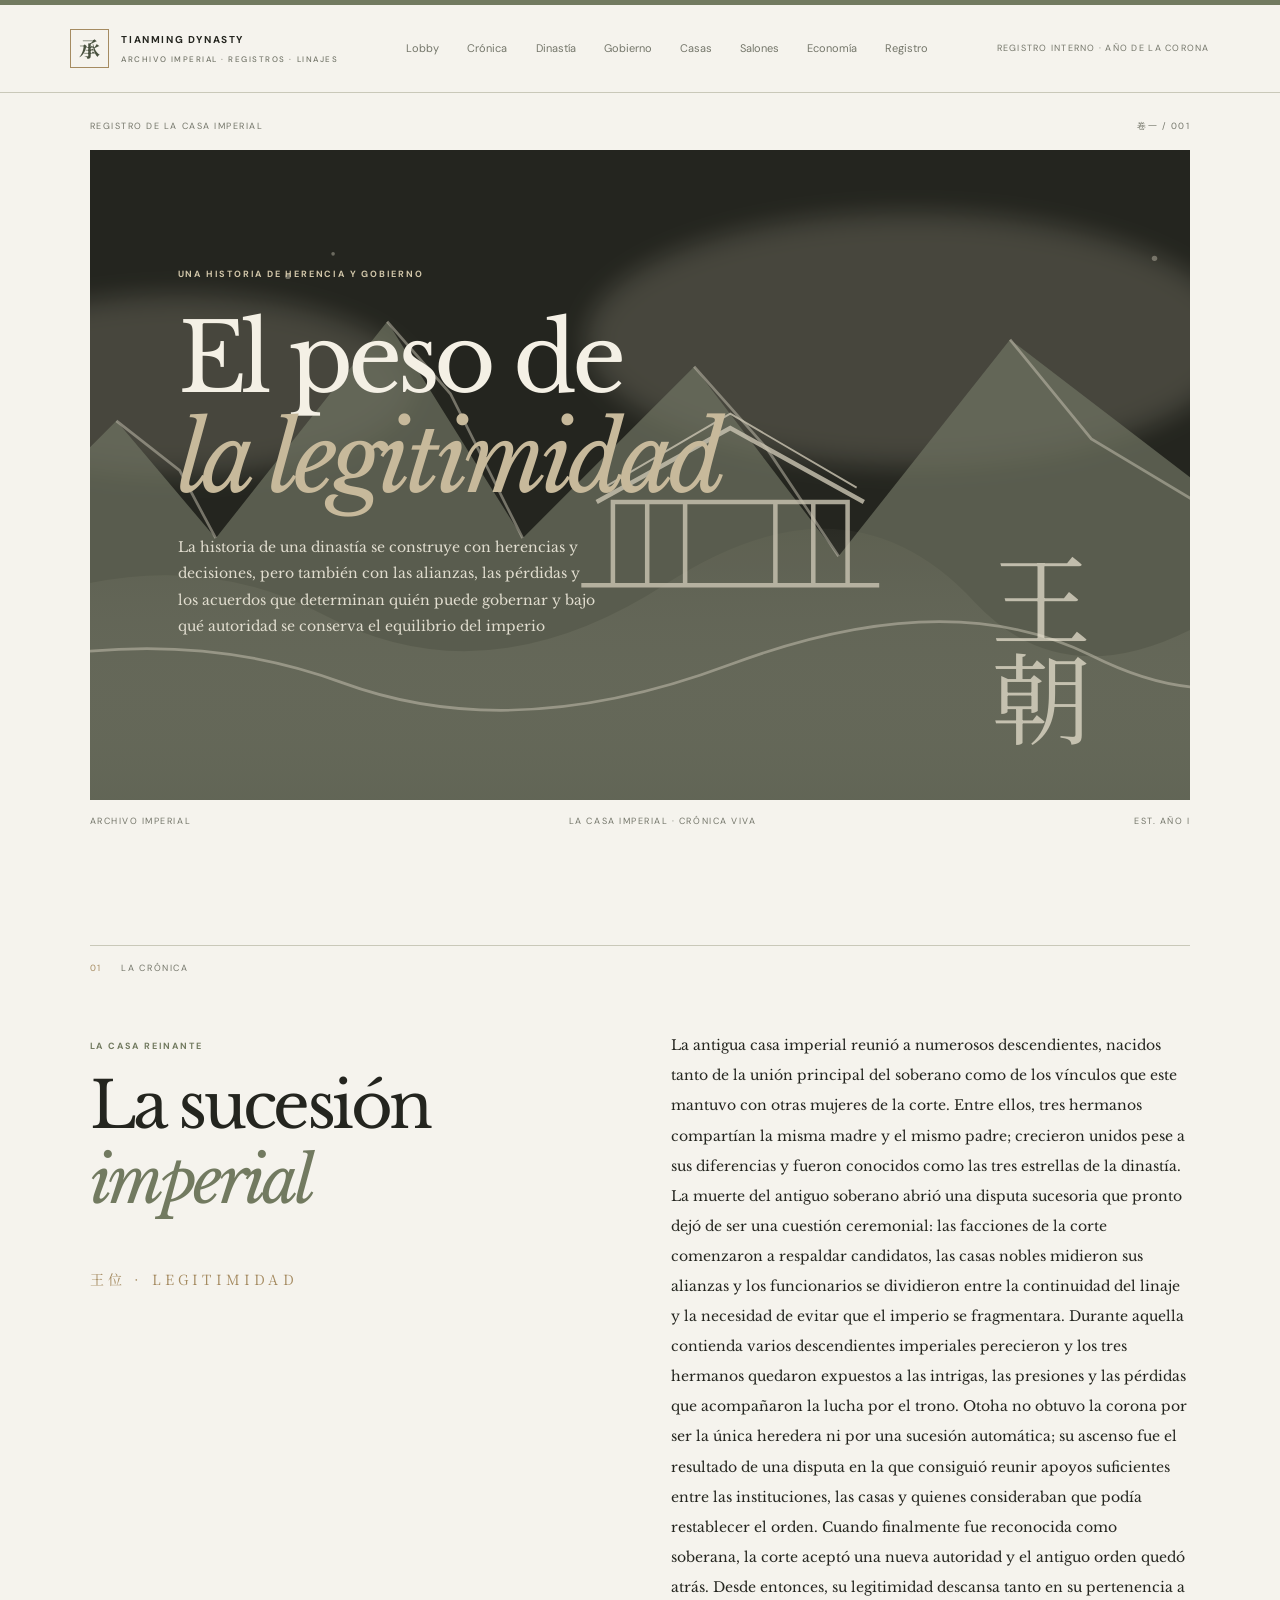
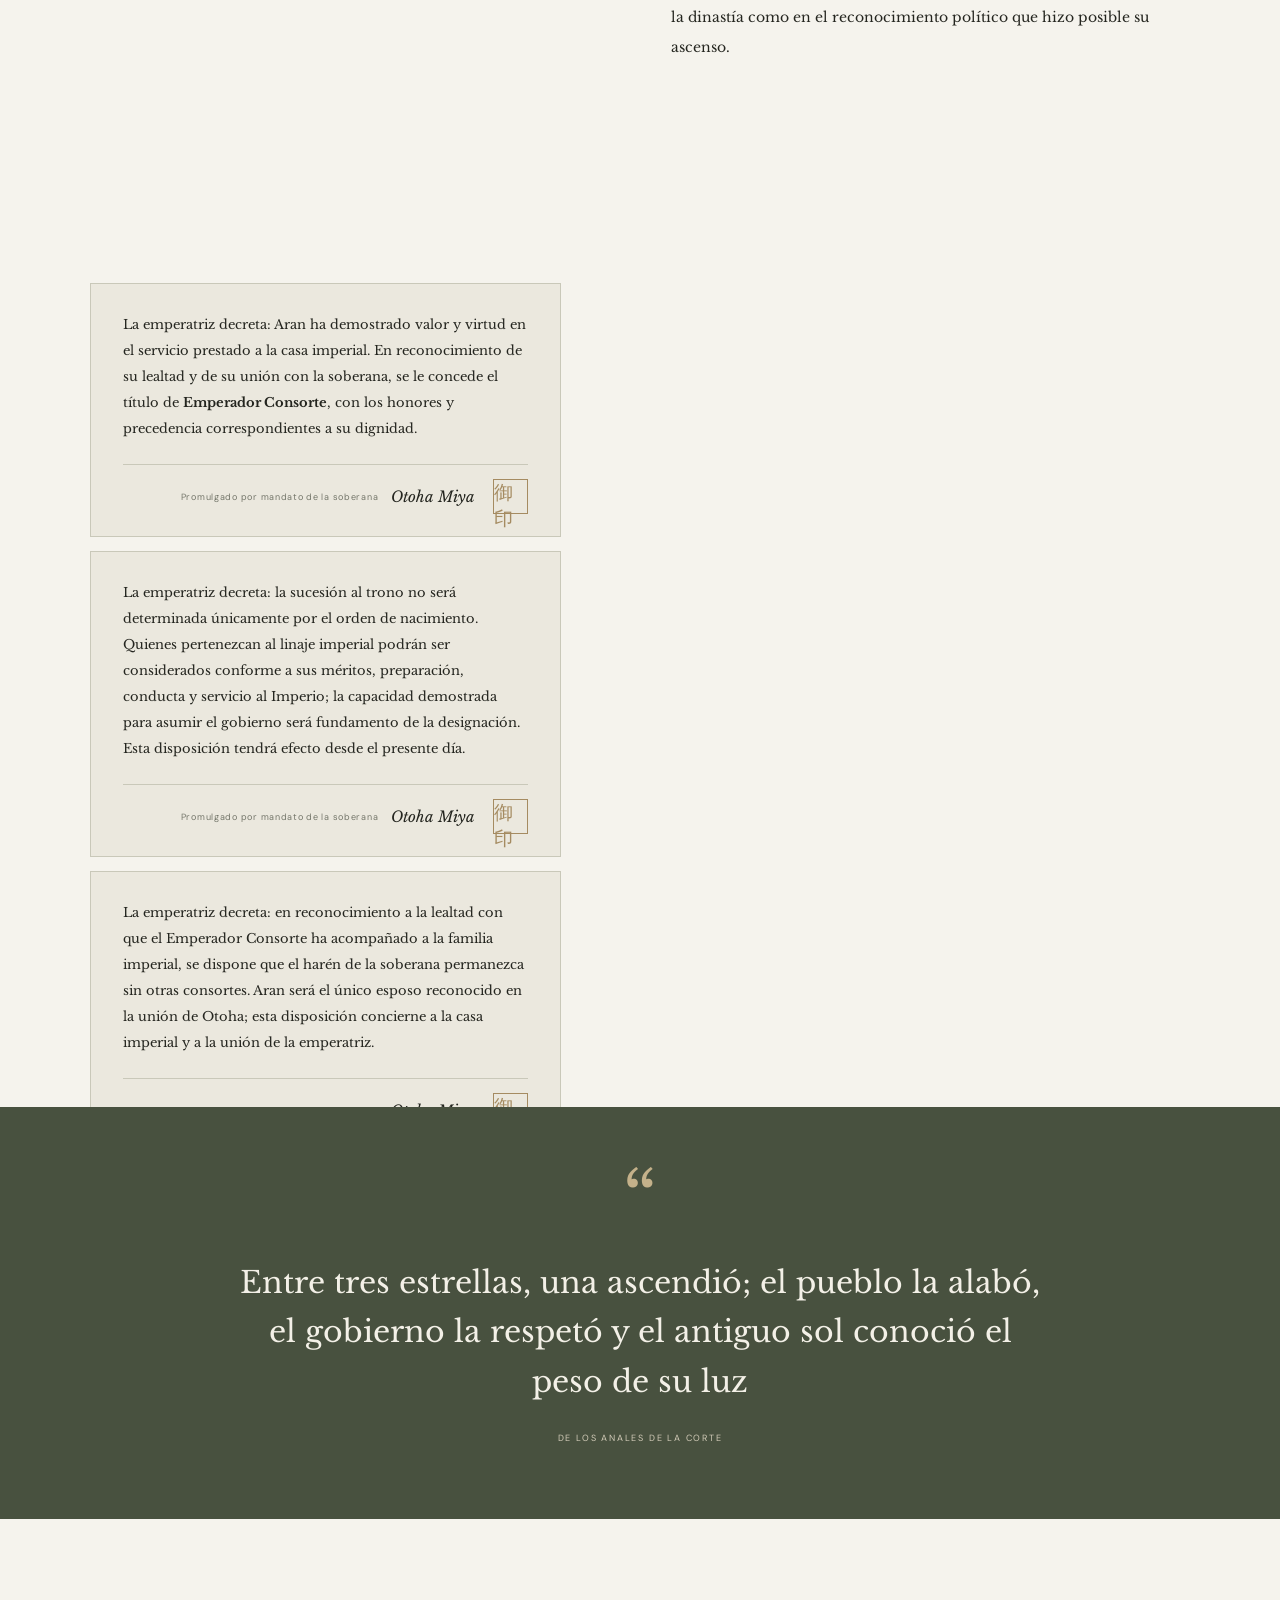
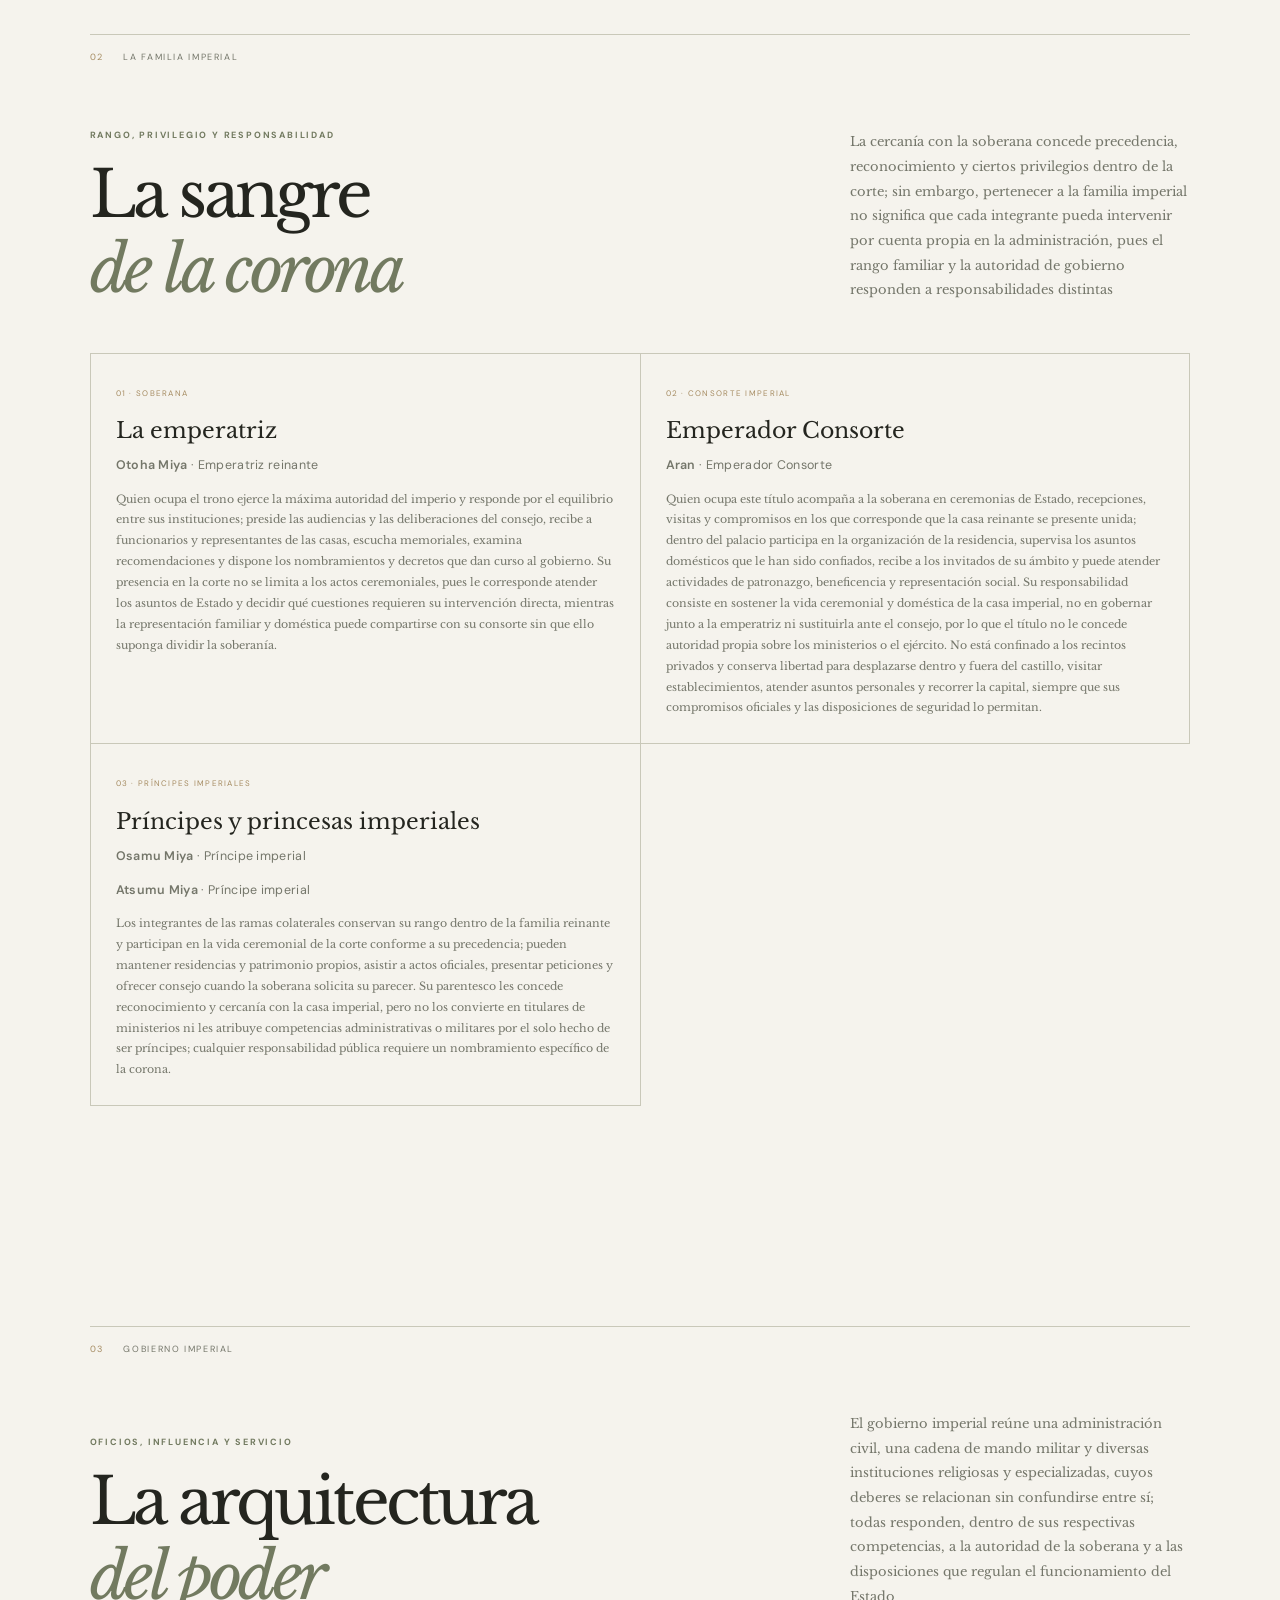
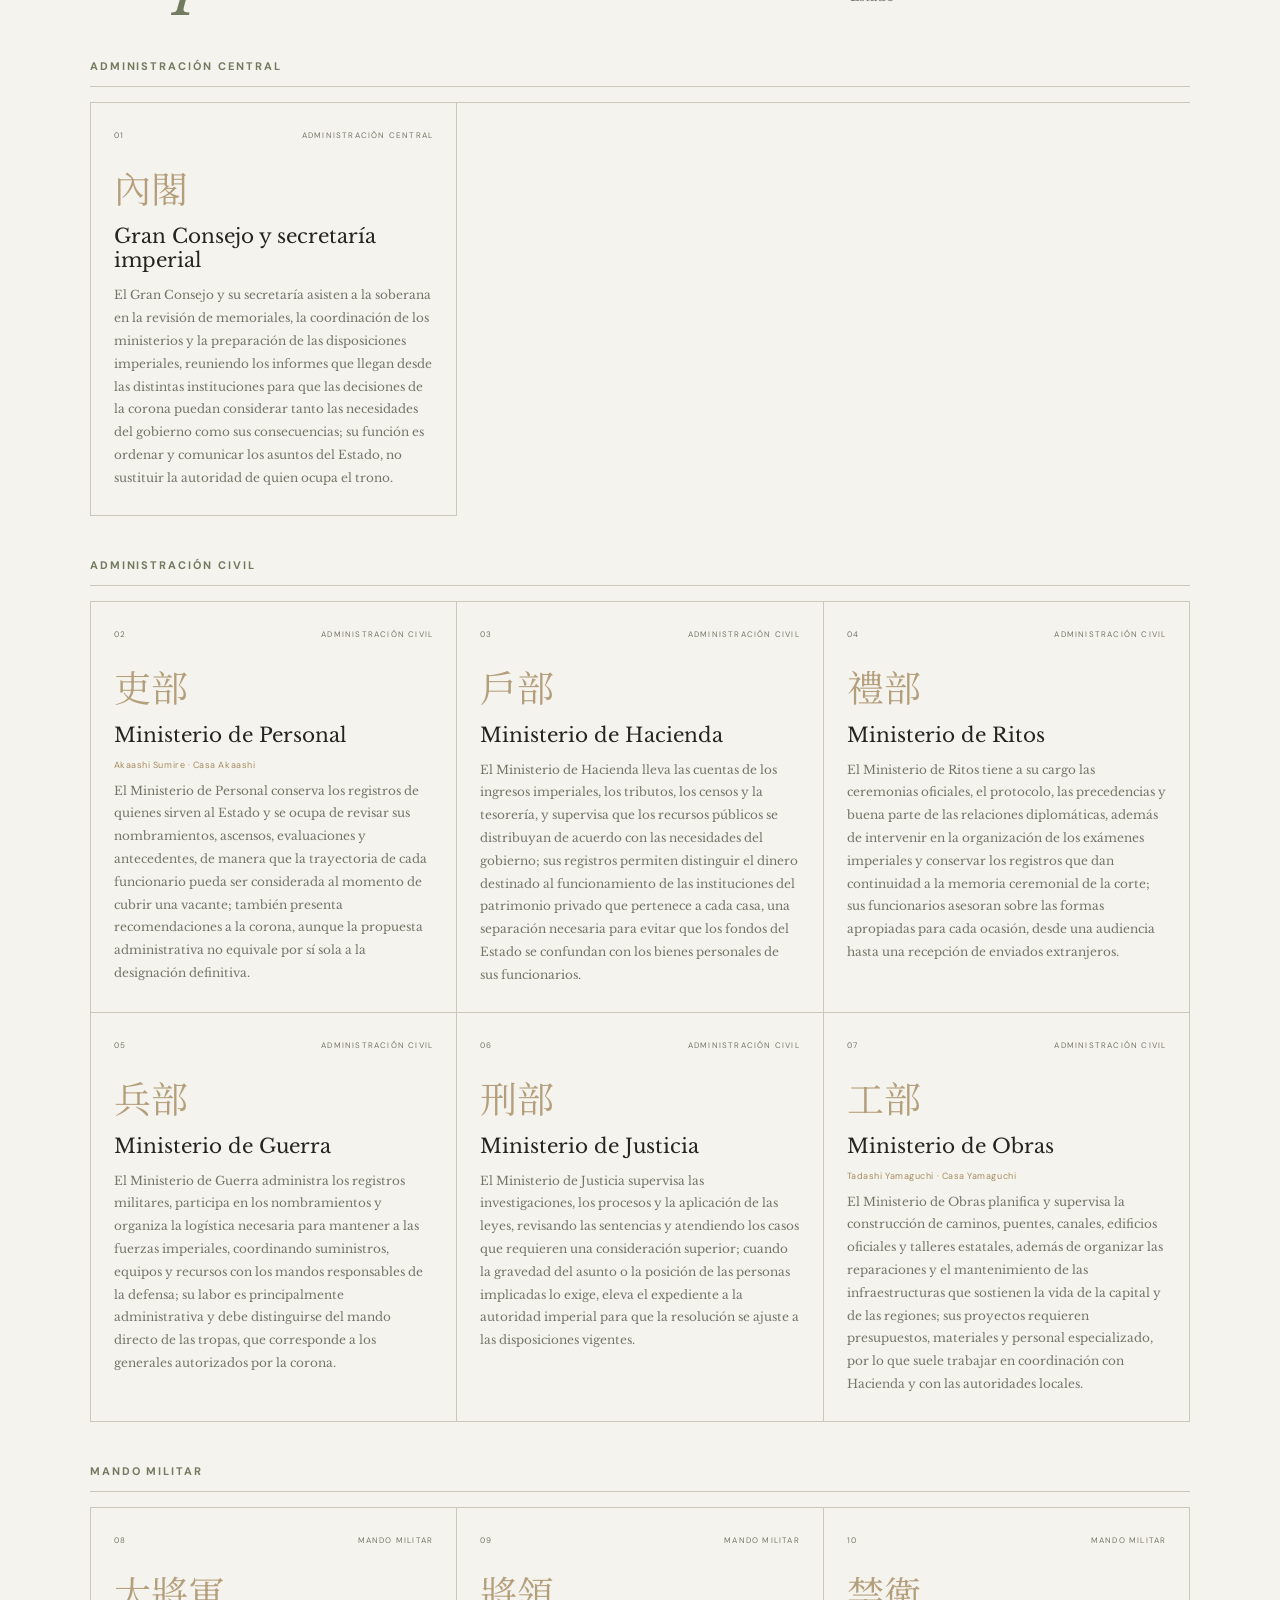
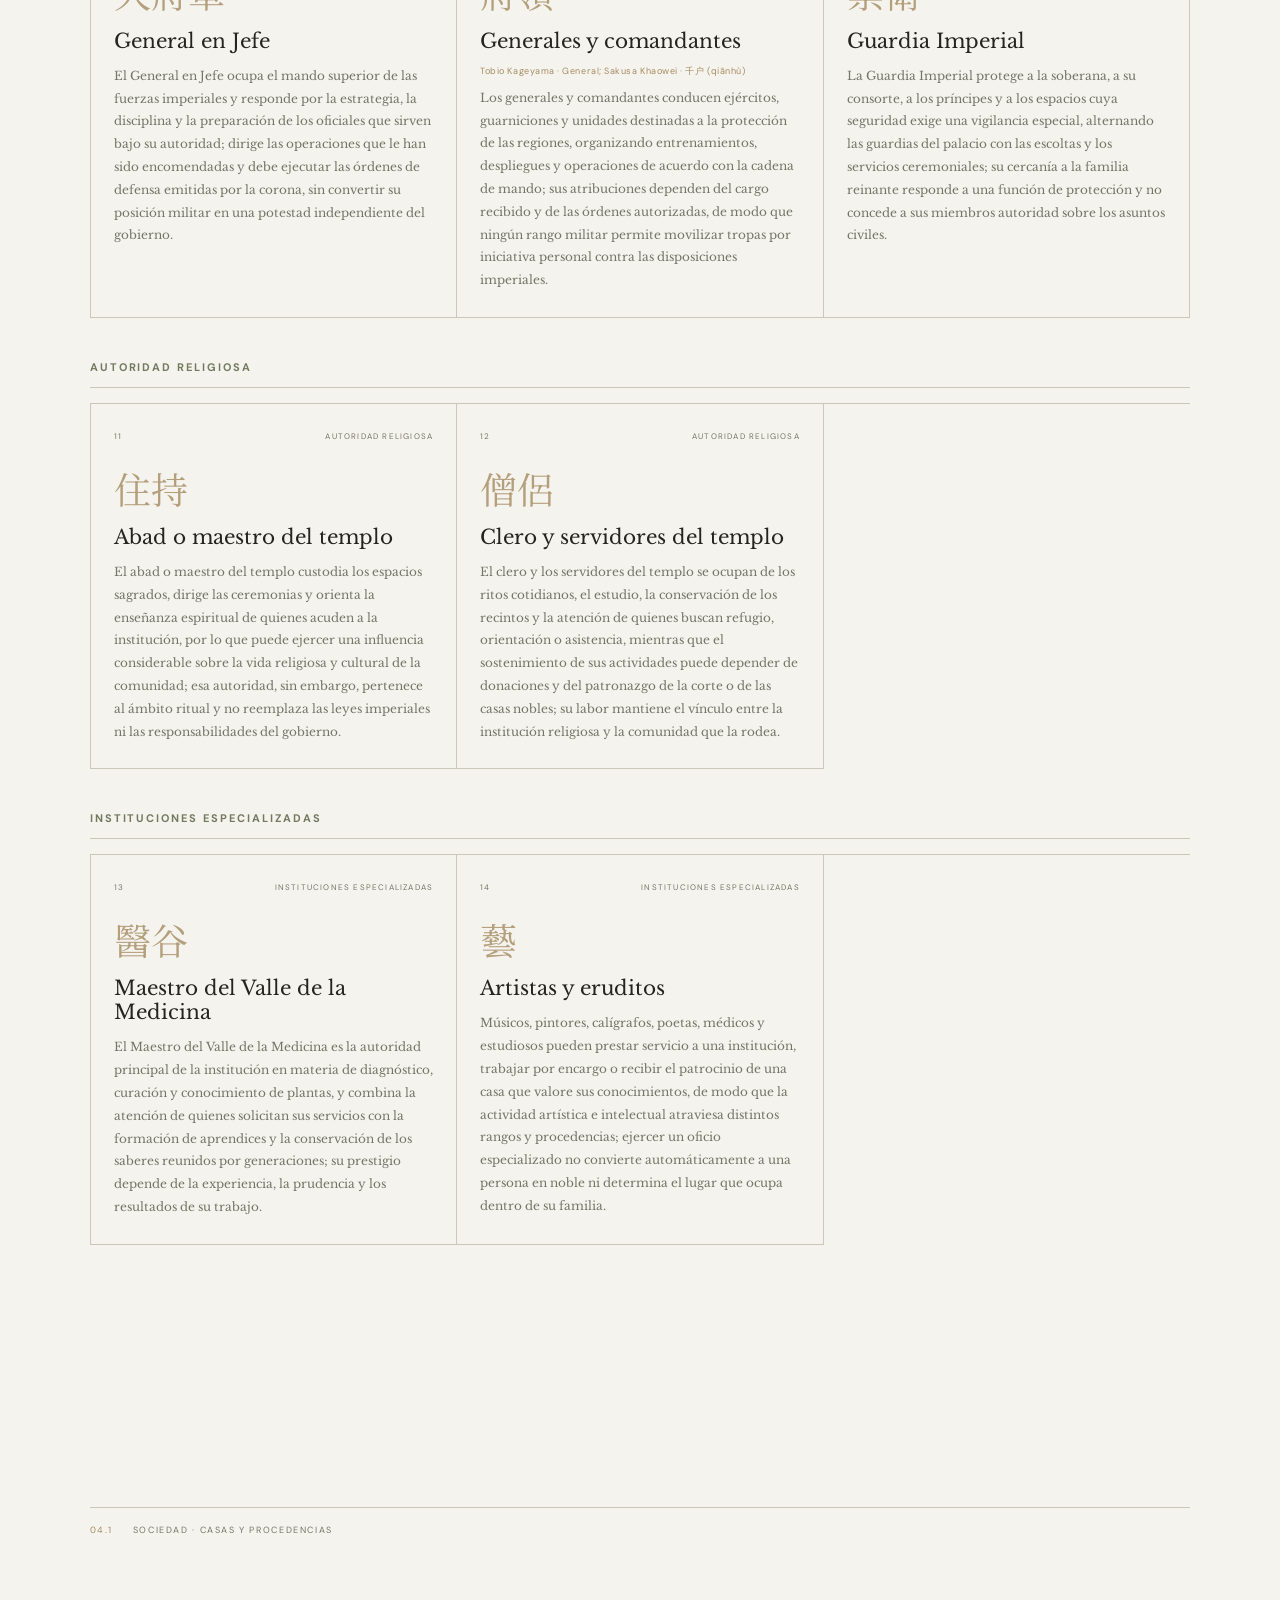
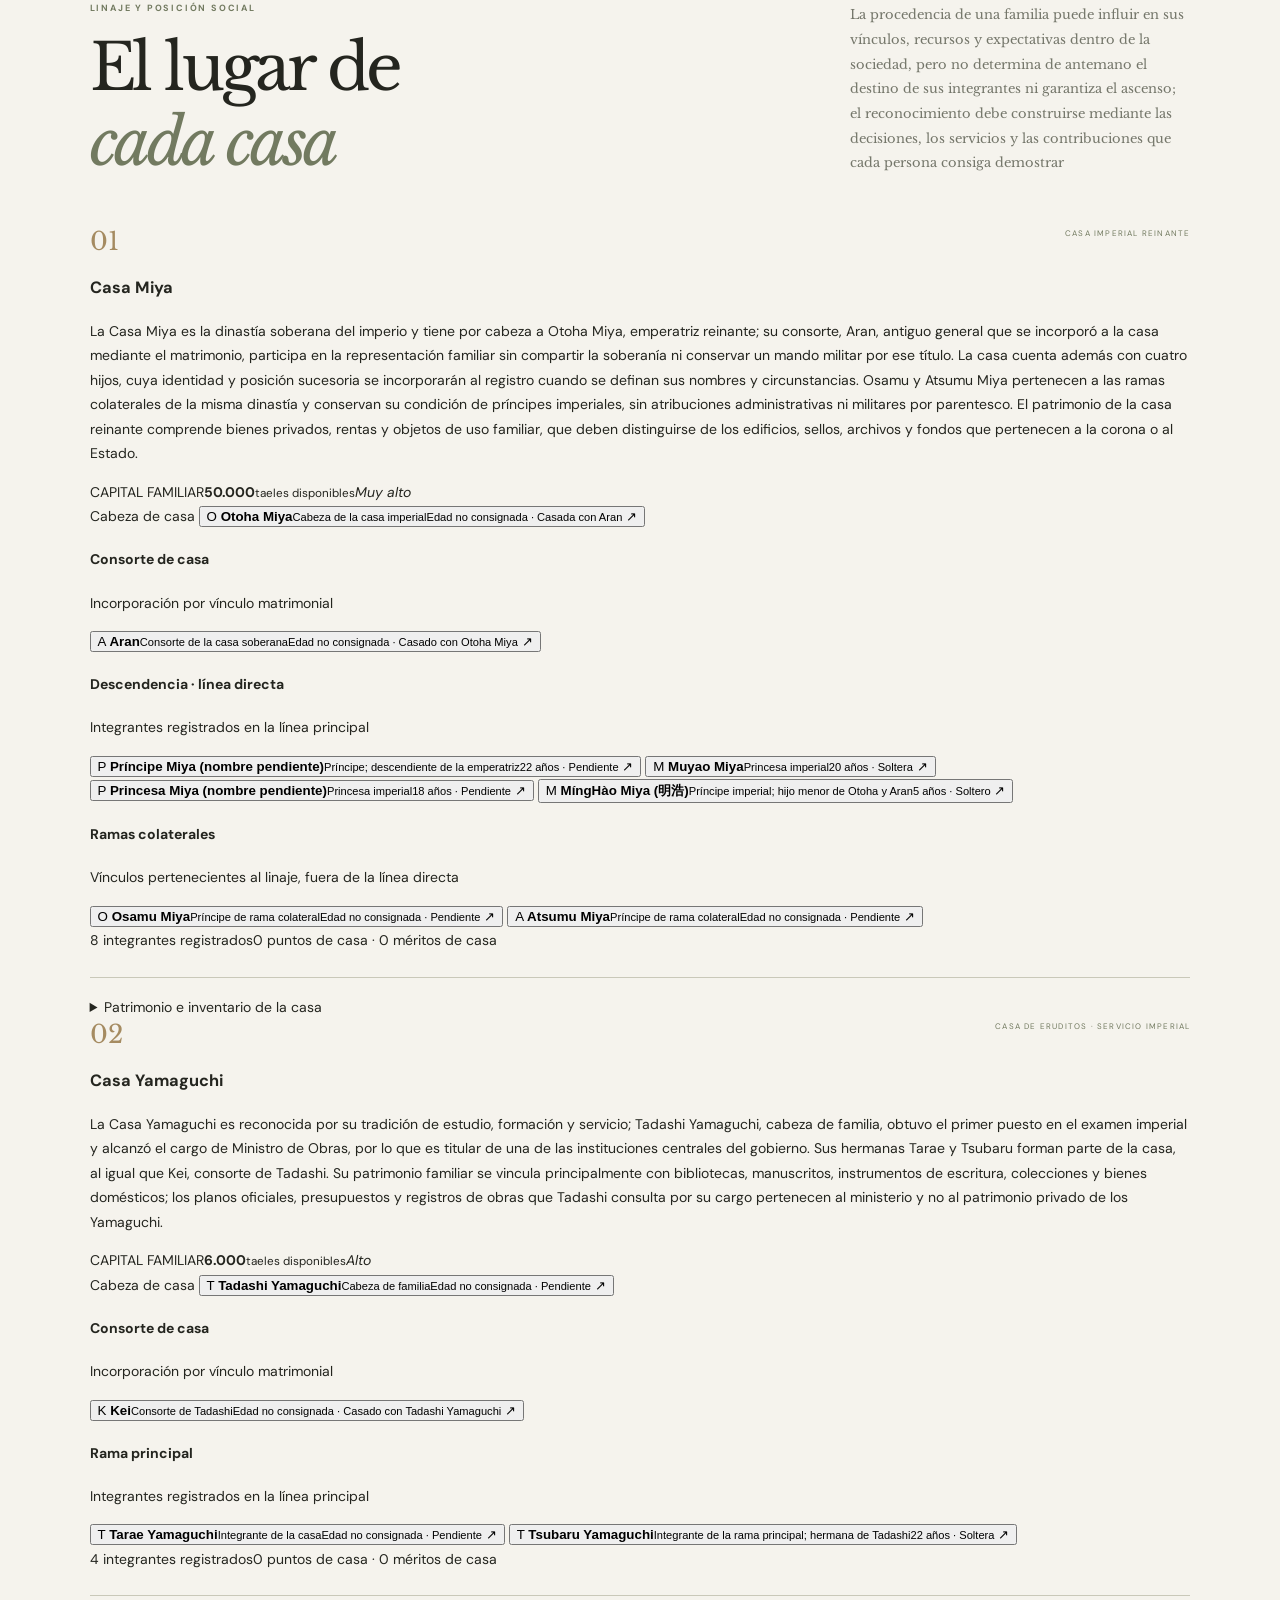
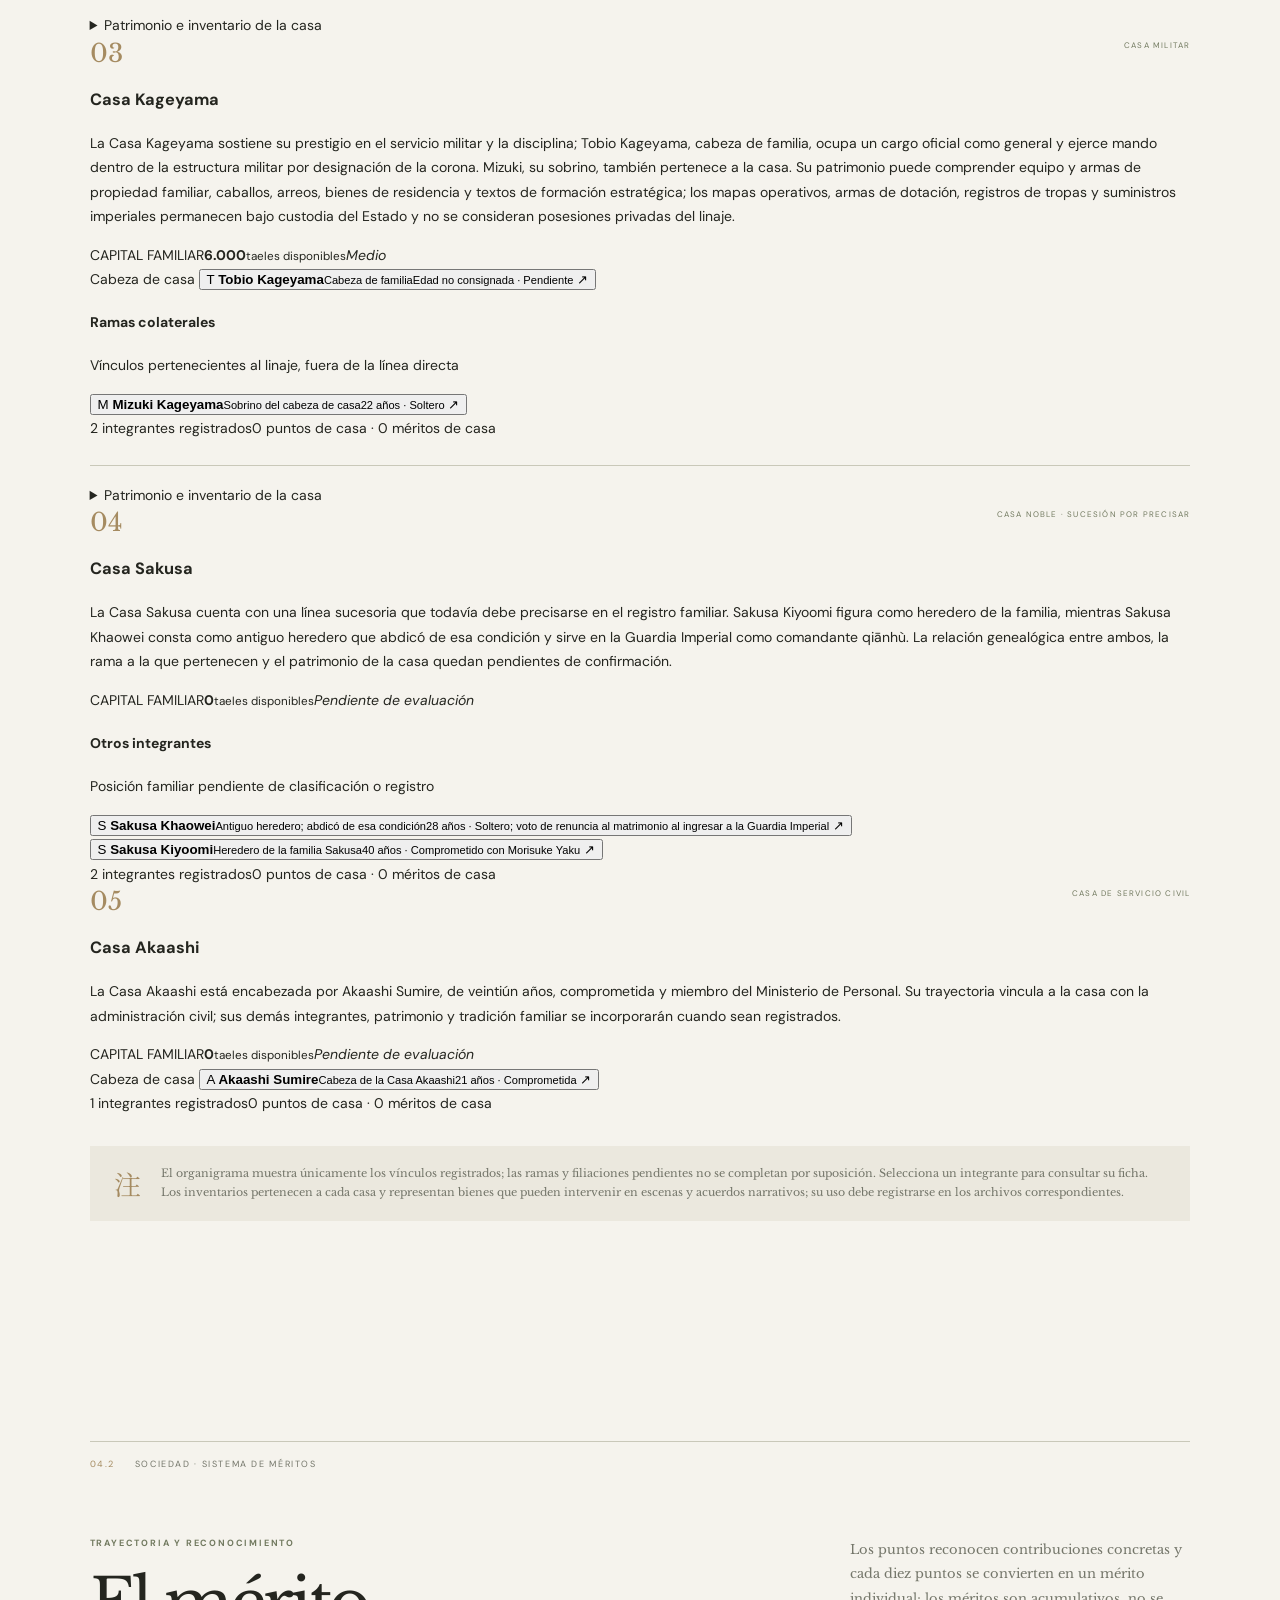
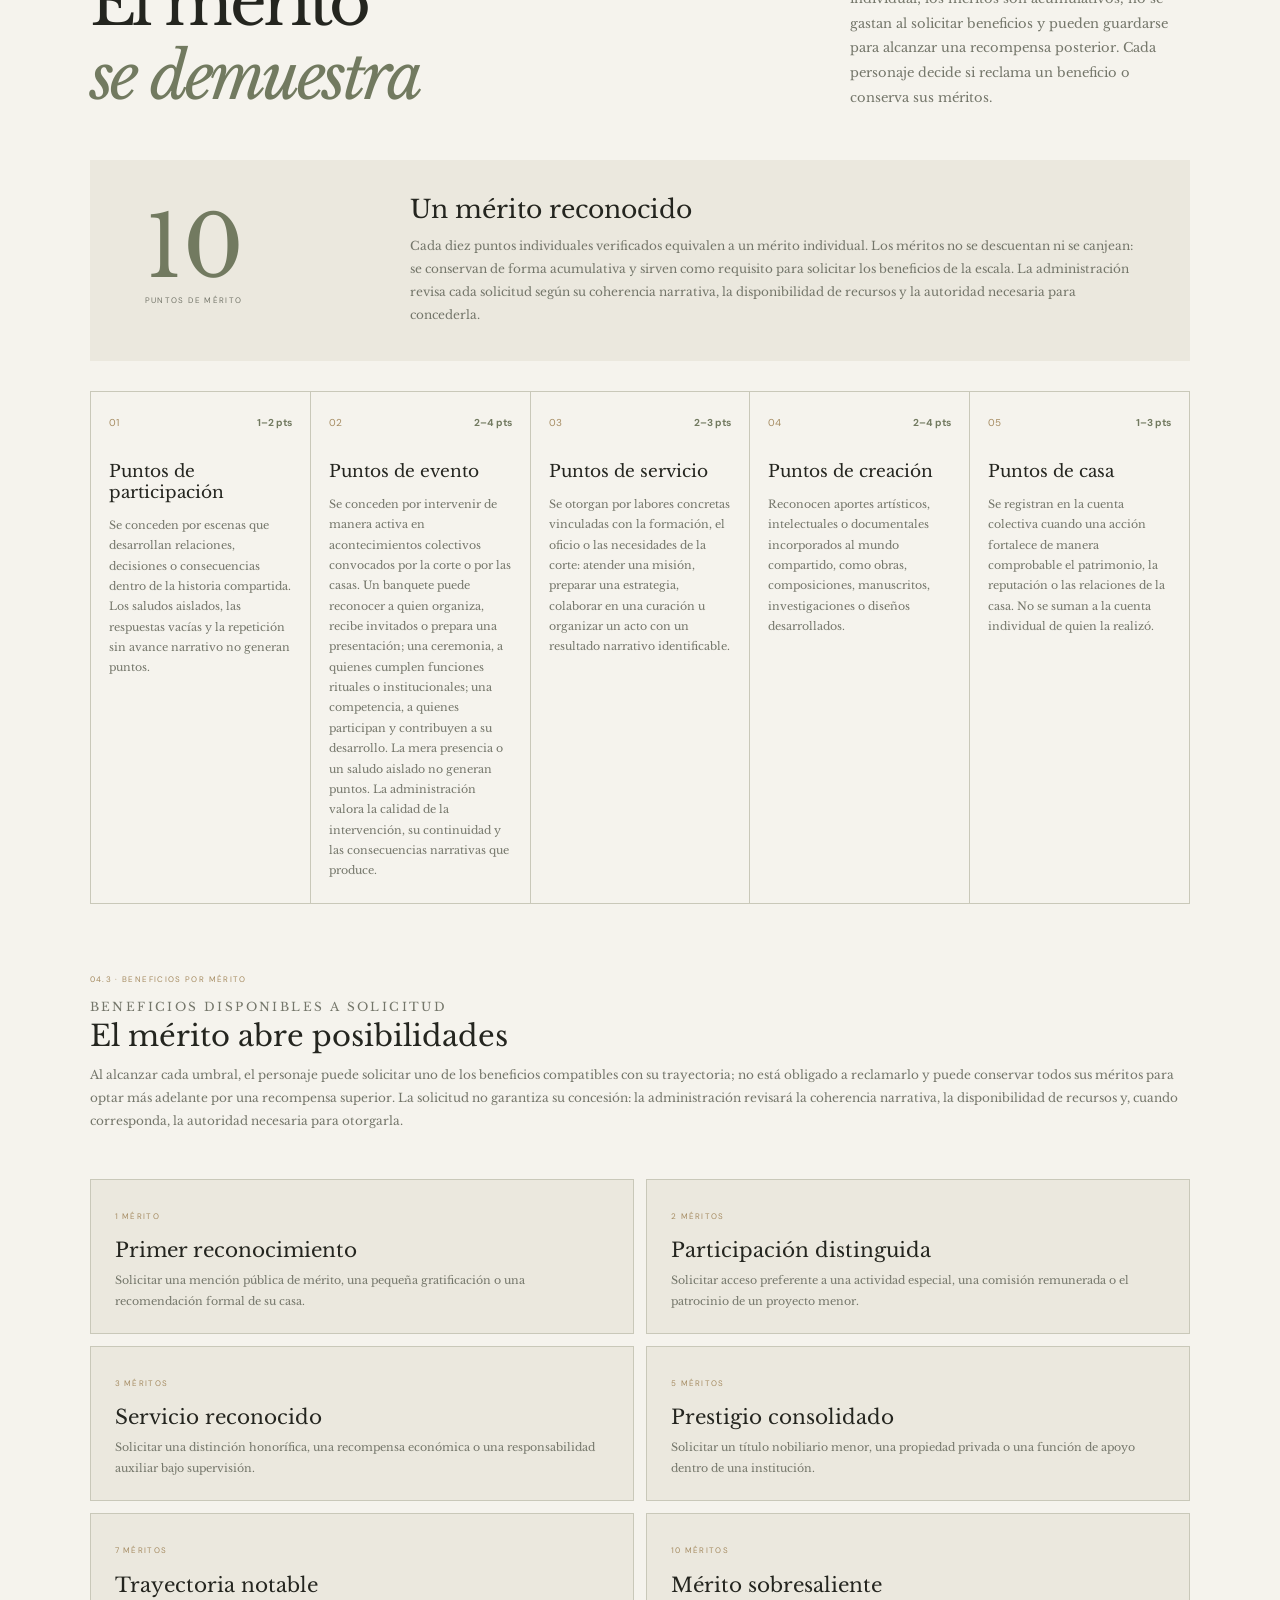
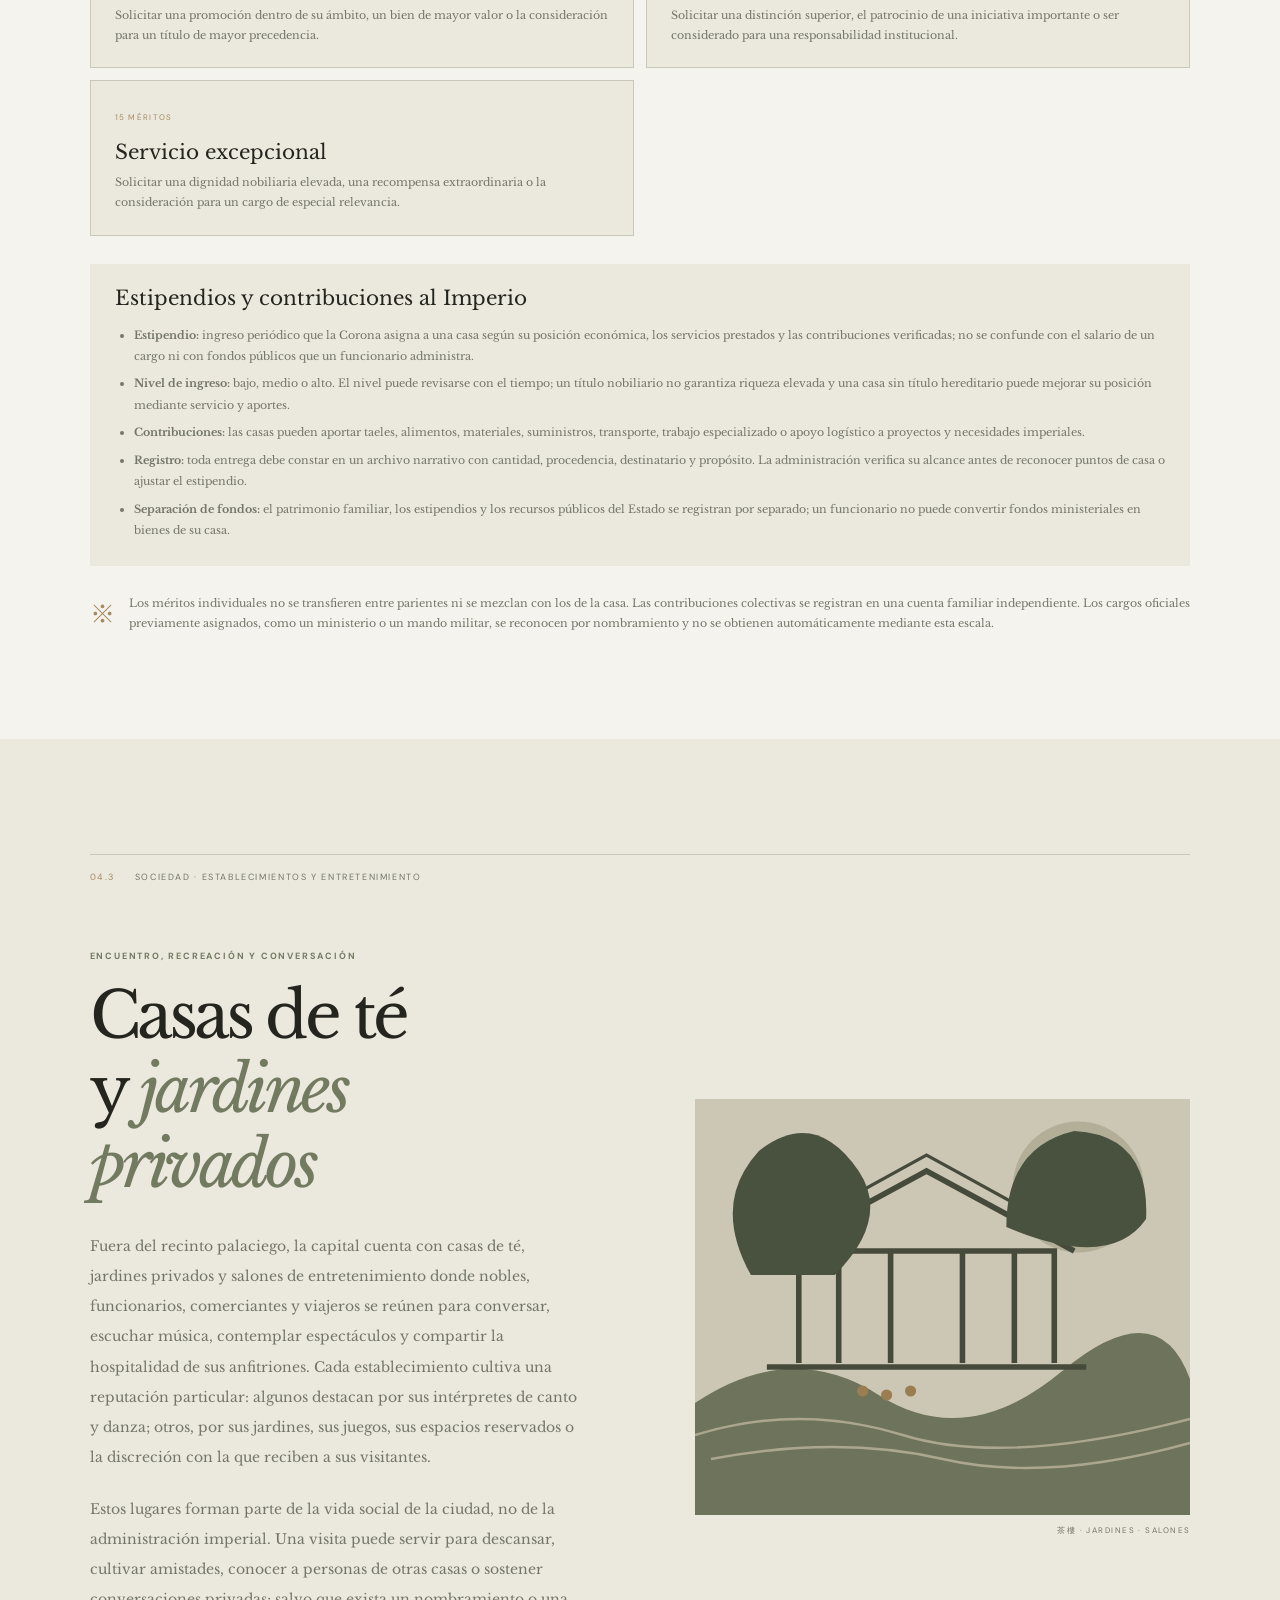
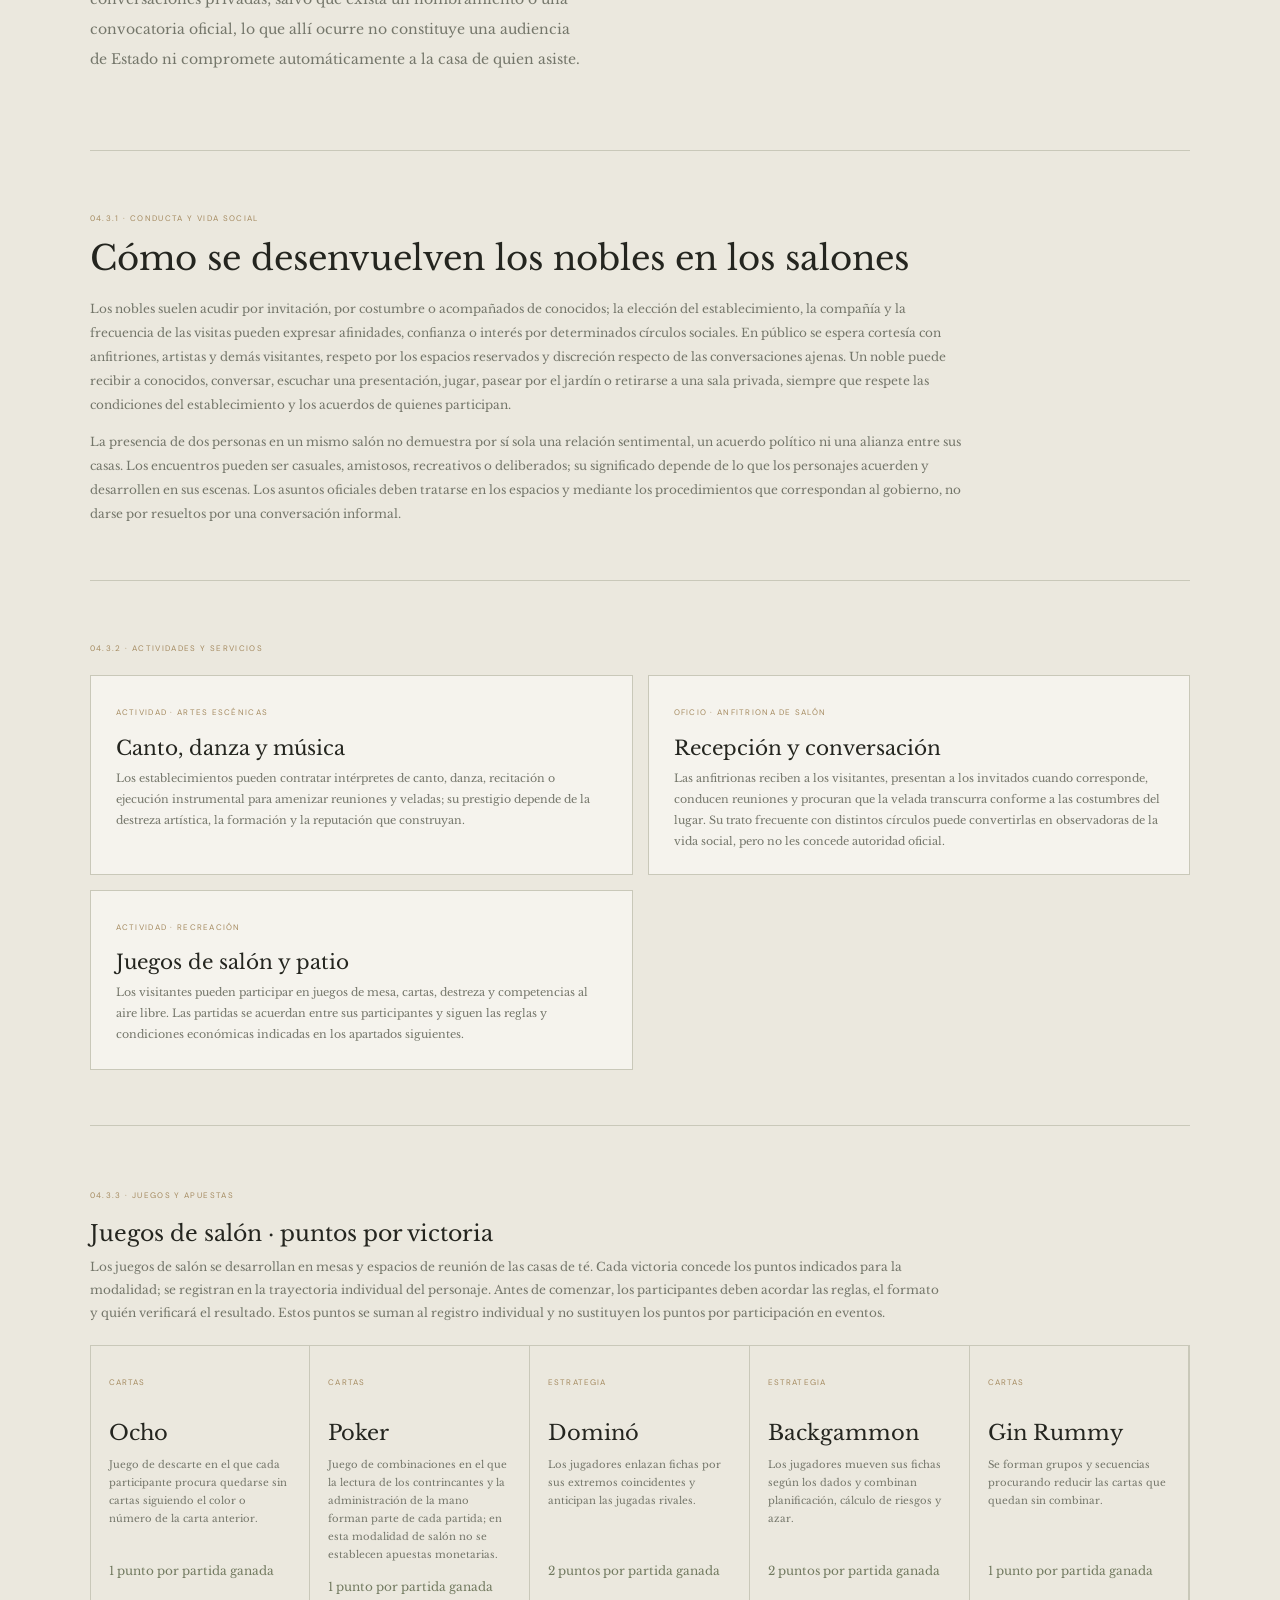
==== archivo.html @ 24225cfb "Add profile dialog for clickable family tree members" ====
<!doctype html>
<html lang="es">
<head>
  <meta charset="utf-8">
  <meta name="viewport" content="width=device-width, initial-scale=1">
  <meta name="theme-color" content="#f5f3ed">
  <meta name="description" content="Archivo histórico de la dinastía, sus instituciones, linajes y vida cortesana">
  <title>Tianming Dynasty — Archivo Imperial</title>
  <link rel="preconnect" href="https://fonts.googleapis.com">
  <link rel="preconnect" href="https://fonts.gstatic.com" crossorigin>
  <link href="https://fonts.googleapis.com/css2?family=DM+Sans:wght@400;500;600;700&family=Libre+Baskerville:ital,wght@0,400;0,700;1,400&family=Noto+Serif+SC:wght@400;500;600&display=swap" rel="stylesheet">
  <link rel="stylesheet" href="styles.css">
</head>
<body>
  <div class="topline"></div>
  <header class="site-header">
    <a class="brand" href="#inicio"><span class="brand-mark">承</span><span>TIANMING DYNASTY<small>ARCHIVO IMPERIAL · REGISTROS · LINAJES</small></span></a>
    <nav aria-label="Navegación principal"><a href="index.html">Lobby</a>
      <a href="#cronica">Crónica</a><a href="#familia-imperial">Dinastía</a><a href="#corte">Gobierno</a><a href="#linajes">Casas</a><a href="#casas-te">Salones</a><a href="#subastas">Economía</a><a href="#archivo">Registro</a>
    </nav>
    <span class="edition">REGISTRO INTERNO · AÑO DE LA CORONA</span>
  </header>

  <main id="inicio">
    <section class="hero">
      <div class="hero-meta"><span>REGISTRO DE LA CASA IMPERIAL</span><span>卷一 / 001</span></div>
      <div class="hero-image">
        <img src="assets/hero-ink.svg" alt="Paisaje de tinta con montañas y pabellón imperial">
        <div class="hero-title"><span class="eyebrow">Una historia de herencia y gobierno</span><h1>El peso de<br><em>la legitimidad</em></h1><p>La historia de una dinastía se construye con herencias y decisiones, pero también con las alianzas, las pérdidas y los acuerdos que determinan quién puede gobernar y bajo qué autoridad se conserva el equilibrio del imperio</p></div>
        <span class="hero-kanji">王朝</span>
      </div>
      <div class="hero-caption"><span>ARCHIVO IMPERIAL</span><span>LA CASA IMPERIAL · CRÓNICA VIVA</span><span>EST. AÑO I</span></div>
    </section>

    <section class="intro section" id="cronica">
      <div class="section-tag"><span>01</span> LA CRÓNICA</div>
      <div class="intro-grid">
        <div><p class="eyebrow">La casa reinante</p><h2>La sucesión<br><em>imperial</em></h2><p class="vertical-note">王位 · LEGITIMIDAD</p></div>
        <div class="prose" id="dynasty-story"></div>
      <div class="imperial-edicts" aria-label="Edictos promulgados por la emperatriz">
        <article class="imperial-edict">
          <p>La emperatriz decreta: Aran ha demostrado valor y virtud en el servicio prestado a la casa imperial. En reconocimiento de su lealtad y de su unión con la soberana, se le concede el título de <b>Emperador Consorte</b>, con los honores y precedencia correspondientes a su dignidad.</p>
          <footer><span>Promulgado por mandato de la soberana</span><strong>Otoha Miya</strong><span class="edict-seal" aria-label="Sello imperial">御印</span></footer>
        </article>
        <article class="imperial-edict">
          <p>La emperatriz decreta: la sucesión al trono no será determinada únicamente por el orden de nacimiento. Quienes pertenezcan al linaje imperial podrán ser considerados conforme a sus méritos, preparación, conducta y servicio al Imperio; la capacidad demostrada para asumir el gobierno será fundamento de la designación. Esta disposición tendrá efecto desde el presente día.</p>
          <footer><span>Promulgado por mandato de la soberana</span><strong>Otoha Miya</strong><span class="edict-seal" aria-label="Sello imperial">御印</span></footer>
        </article>
        <article class="imperial-edict">
          <p>La emperatriz decreta: en reconocimiento a la lealtad con que el Emperador Consorte ha acompañado a la familia imperial, se dispone que el harén de la soberana permanezca sin otras consortes. Aran será el único esposo reconocido en la unión de Otoha; esta disposición concierne a la casa imperial y a la unión de la emperatriz.</p>
          <footer><span>Promulgado por mandato de la soberana</span><strong>Otoha Miya</strong><span class="edict-seal" aria-label="Sello imperial">御印</span></footer>
        </article>
      </div>
      </div>
    </section>

    <section class="quote-band"><span class="quote-mark">“</span><p>Entre tres estrellas, una ascendió; el pueblo la alabó, el gobierno la respetó y el antiguo sol conoció el peso de su luz</p><span class="quote-source">DE LOS ANALES DE LA CORTE</span></section>

    <section class="section imperial-family-section" id="familia-imperial">
      <div class="section-tag"><span>02</span> LA FAMILIA IMPERIAL</div>
      <div class="section-heading"><div><p class="eyebrow">Rango, privilegio y responsabilidad</p><h2>La sangre<br><em>de la corona</em></h2></div><p class="section-deck">La cercanía con la soberana concede precedencia, reconocimiento y ciertos privilegios dentro de la corte; sin embargo, pertenecer a la familia imperial no significa que cada integrante pueda intervenir por cuenta propia en la administración, pues el rango familiar y la autoridad de gobierno responden a responsabilidades distintas</p></div>
      <div class="imperial-guide-grid">
        <article class="imperial-guide-card"><span>01 · SOBERANA</span><h3>La emperatriz</h3><p class="imperial-person">Otoha Miya <span>· Emperatriz reinante</span></p><p>Quien ocupa el trono ejerce la máxima autoridad del imperio y responde por el equilibrio entre sus instituciones; preside las audiencias y las deliberaciones del consejo, recibe a funcionarios y representantes de las casas, escucha memoriales, examina recomendaciones y dispone los nombramientos y decretos que dan curso al gobierno. Su presencia en la corte no se limita a los actos ceremoniales, pues le corresponde atender los asuntos de Estado y decidir qué cuestiones requieren su intervención directa, mientras la representación familiar y doméstica puede compartirse con su consorte sin que ello suponga dividir la soberanía.</p></article>
        <article class="imperial-guide-card"><span>02 · CONSORTE IMPERIAL</span><h3>Emperador Consorte</h3><p class="imperial-person">Aran <span>· Emperador Consorte</span></p><p>Quien ocupa este título acompaña a la soberana en ceremonias de Estado, recepciones, visitas y compromisos en los que corresponde que la casa reinante se presente unida; dentro del palacio participa en la organización de la residencia, supervisa los asuntos domésticos que le han sido confiados, recibe a los invitados de su ámbito y puede atender actividades de patronazgo, beneficencia y representación social. Su responsabilidad consiste en sostener la vida ceremonial y doméstica de la casa imperial, no en gobernar junto a la emperatriz ni sustituirla ante el consejo, por lo que el título no le concede autoridad propia sobre los ministerios o el ejército. No está confinado a los recintos privados y conserva libertad para desplazarse dentro y fuera del castillo, visitar establecimientos, atender asuntos personales y recorrer la capital, siempre que sus compromisos oficiales y las disposiciones de seguridad lo permitan.</p></article>
        <article class="imperial-guide-card"><span>03 · PRÍNCIPES IMPERIALES</span><h3>Príncipes y princesas imperiales</h3><p class="imperial-person">Osamu Miya <span>· Príncipe imperial</span></p><p class="imperial-person">Atsumu Miya <span>· Príncipe imperial</span></p><p>Los integrantes de las ramas colaterales conservan su rango dentro de la familia reinante y participan en la vida ceremonial de la corte conforme a su precedencia; pueden mantener residencias y patrimonio propios, asistir a actos oficiales, presentar peticiones y ofrecer consejo cuando la soberana solicita su parecer. Su parentesco les concede reconocimiento y cercanía con la casa imperial, pero no los convierte en titulares de ministerios ni les atribuye competencias administrativas o militares por el solo hecho de ser príncipes; cualquier responsabilidad pública requiere un nombramiento específico de la corona.</p></article>
         
        
      </div>

    </section>

    <section class="section court-section" id="corte">
      <div class="section-tag"><span>03</span> GOBIERNO IMPERIAL</div>
      <div class="section-heading"><div><p class="eyebrow">Oficios, influencia y servicio</p><h2>La arquitectura<br><em>del poder</em></h2></div><p class="section-deck">El gobierno imperial reúne una administración civil, una cadena de mando militar y diversas instituciones religiosas y especializadas, cuyos deberes se relacionan sin confundirse entre sí; todas responden, dentro de sus respectivas competencias, a la autoridad de la soberana y a las disposiciones que regulan el funcionamiento del Estado</p></div>
      <div class="institution-grid" id="institutions-grid"></div>
    </section>

    <section class="section society-section" id="linajes">
      <div class="section-tag"><span>04.1</span> SOCIEDAD · CASAS Y PROCEDENCIAS</div>
      <div class="section-heading"><div><p class="eyebrow">Linaje y posición social</p><h2>El lugar de<br><em>cada casa</em></h2></div><p class="section-deck">La procedencia de una familia puede influir en sus vínculos, recursos y expectativas dentro de la sociedad, pero no determina de antemano el destino de sus integrantes ni garantiza el ascenso; el reconocimiento debe construirse mediante las decisiones, los servicios y las contribuciones que cada persona consiga demostrar</p></div>
      <div class="house-organigrams" id="houses-grid"></div>
      <div class="note-box"><span class="note-symbol">注</span><p>El organigrama muestra únicamente los vínculos registrados; las ramas y filiaciones pendientes no se completan por suposición. Selecciona un integrante para consultar su ficha. Los inventarios pertenecen a cada casa y representan bienes que pueden intervenir en escenas y acuerdos narrativos; su uso debe registrarse en los archivos correspondientes.</p></div><div id="archive-member-profile" class="member-profile-panel" hidden></div>
    </section>

    <section class="section merit-section" id="meritos">
      <div class="section-tag"><span>04.2</span> SOCIEDAD · SISTEMA DE MÉRITOS</div>
      <div class="section-heading"><div><p class="eyebrow">Trayectoria y reconocimiento</p><h2>El mérito<br><em>se demuestra</em></h2></div><p class="section-deck">Los puntos reconocen contribuciones concretas y cada diez puntos se convierten en un mérito individual; los méritos son acumulativos, no se gastan al solicitar beneficios y pueden guardarse para alcanzar una recompensa posterior. Cada personaje decide si reclama un beneficio o conserva sus méritos.</p></div>
      <div class="merit-intro"><div class="merit-number"><strong>10</strong><span>PUNTOS DE MÉRITO</span></div><div><h3>Un mérito reconocido</h3><p>Cada diez puntos individuales verificados equivalen a un mérito individual. Los méritos no se descuentan ni se canjean: se conservan de forma acumulativa y sirven como requisito para solicitar los beneficios de la escala. La administración revisa cada solicitud según su coherencia narrativa, la disponibilidad de recursos y la autoridad necesaria para concederla.</p></div></div>
      <div class="points-grid" id="points-grid"></div>
      <div class="rank-table-wrap">
        <span class="family-subtag">04.3 · BENEFICIOS POR MÉRITO</span>
        <div class="rank-heading"><p class="eyebrow">Beneficios disponibles a solicitud</p><h3>El mérito abre posibilidades</h3><p>Al alcanzar cada umbral, el personaje puede solicitar uno de los beneficios compatibles con su trayectoria; no está obligado a reclamarlo y puede conservar todos sus méritos para optar más adelante por una recompensa superior. La solicitud no garantiza su concesión: la administración revisará la coherencia narrativa, la disponibilidad de recursos y, cuando corresponda, la autoridad necesaria para otorgarla.</p></div>
        <div class="reward-grid" id="reward-grid"></div>
      </div>  
            <div class="family-contributions"><h3>Estipendios y contribuciones al Imperio</h3><ul><li><b>Estipendio:</b> ingreso periódico que la Corona asigna a una casa según su posición económica, los servicios prestados y las contribuciones verificadas; no se confunde con el salario de un cargo ni con fondos públicos que un funcionario administra.</li><li><b>Nivel de ingreso:</b> bajo, medio o alto. El nivel puede revisarse con el tiempo; un título nobiliario no garantiza riqueza elevada y una casa sin título hereditario puede mejorar su posición mediante servicio y aportes.</li><li><b>Contribuciones:</b> las casas pueden aportar taeles, alimentos, materiales, suministros, transporte, trabajo especializado o apoyo logístico a proyectos y necesidades imperiales.</li><li><b>Registro:</b> toda entrega debe constar en un archivo narrativo con cantidad, procedencia, destinatario y propósito. La administración verifica su alcance antes de reconocer puntos de casa o ajustar el estipendio.</li><li><b>Separación de fondos:</b> el patrimonio familiar, los estipendios y los recursos públicos del Estado se registran por separado; un funcionario no puede convertir fondos ministeriales en bienes de su casa.</li></ul></div>
      <div class="merit-footnote"><span>※</span><p>Los méritos individuales no se transfieren entre parientes ni se mezclan con los de la casa. Las contribuciones colectivas se registran en una cuenta familiar independiente. Los cargos oficiales previamente asignados, como un ministerio o un mando militar, se reconocen por nombramiento y no se obtienen automáticamente mediante esta escala.</p></div>
    </section>

    <section class="section tea-section" id="casas-te">
      <div class="section-tag"><span>04.3</span> SOCIEDAD · ESTABLECIMIENTOS Y ENTRETENIMIENTO</div>
      <div class="tea-layout">
        <div>
          <p class="eyebrow">Encuentro, recreación y conversación</p>
          <h2>Casas de té<br>y <em>jardines privados</em></h2>
          <p class="prose-single">Fuera del recinto palaciego, la capital cuenta con casas de té, jardines privados y salones de entretenimiento donde nobles, funcionarios, comerciantes y viajeros se reúnen para conversar, escuchar música, contemplar espectáculos y compartir la hospitalidad de sus anfitriones. Cada establecimiento cultiva una reputación particular: algunos destacan por sus intérpretes de canto y danza; otros, por sus jardines, sus juegos, sus espacios reservados o la discreción con la que reciben a sus visitantes.</p>
          <p class="prose-single">Estos lugares forman parte de la vida social de la ciudad, no de la administración imperial. Una visita puede servir para descansar, cultivar amistades, conocer a personas de otras casas o sostener conversaciones privadas; salvo que exista un nombramiento o una convocatoria oficial, lo que allí ocurre no constituye una audiencia de Estado ni compromete automáticamente a la casa de quien asiste.</p>
        </div>
        <div class="tea-illustration"><img src="assets/tea-house.svg" alt="Ilustración de un pabellón de té entre árboles"><span>茶樓 · JARDINES · SALONES</span></div>
      </div>

      <div class="tea-social-block">
        <div class="family-subtag">04.3.1 · CONDUCTA Y VIDA SOCIAL</div>
        <h3>Cómo se desenvuelven los nobles en los salones</h3>
        <p>Los nobles suelen acudir por invitación, por costumbre o acompañados de conocidos; la elección del establecimiento, la compañía y la frecuencia de las visitas pueden expresar afinidades, confianza o interés por determinados círculos sociales. En público se espera cortesía con anfitriones, artistas y demás visitantes, respeto por los espacios reservados y discreción respecto de las conversaciones ajenas. Un noble puede recibir a conocidos, conversar, escuchar una presentación, jugar, pasear por el jardín o retirarse a una sala privada, siempre que respete las condiciones del establecimiento y los acuerdos de quienes participan.</p>
        <p>La presencia de dos personas en un mismo salón no demuestra por sí sola una relación sentimental, un acuerdo político ni una alianza entre sus casas. Los encuentros pueden ser casuales, amistosos, recreativos o deliberados; su significado depende de lo que los personajes acuerden y desarrollen en sus escenas. Los asuntos oficiales deben tratarse en los espacios y mediante los procedimientos que correspondan al gobierno, no darse por resueltos por una conversación informal.</p>
      </div>

      <div class="tea-activities">
        <div class="family-subtag">04.3.2 · ACTIVIDADES Y SERVICIOS</div>
        <div class="courtesan-roles">
          <article><span>ACTIVIDAD · ARTES ESCÉNICAS</span><h3>Canto, danza y música</h3><p>Los establecimientos pueden contratar intérpretes de canto, danza, recitación o ejecución instrumental para amenizar reuniones y veladas; su prestigio depende de la destreza artística, la formación y la reputación que construyan.</p></article>
          <article><span>OFICIO · ANFITRIONA DE SALÓN</span><h3>Recepción y conversación</h3><p>Las anfitrionas reciben a los visitantes, presentan a los invitados cuando corresponde, conducen reuniones y procuran que la velada transcurra conforme a las costumbres del lugar. Su trato frecuente con distintos círculos puede convertirlas en observadoras de la vida social, pero no les concede autoridad oficial.</p></article>
          <article><span>ACTIVIDAD · RECREACIÓN</span><h3>Juegos de salón y patio</h3><p>Los visitantes pueden participar en juegos de mesa, cartas, destreza y competencias al aire libre. Las partidas se acuerdan entre sus participantes y siguen las reglas y condiciones económicas indicadas en los apartados siguientes.</p></article>
        </div>
      </div>

      <div class="games-economy-block" id="juegos">
        <div class="family-subtag">04.3.3 · JUEGOS Y APUESTAS</div>
        <h3 class="game-category-heading">Juegos de salón · puntos por victoria</h3>
        <p class="economy-explainer">Los juegos de salón se desarrollan en mesas y espacios de reunión de las casas de té. Cada victoria concede los puntos indicados para la modalidad; se registran en la trayectoria individual del personaje. Antes de comenzar, los participantes deben acordar las reglas, el formato y quién verificará el resultado. Estos puntos se suman al registro individual y no sustituyen los puntos por participación en eventos.</p>
        <div class="games-grid" id="salon-games"></div>
        <h3 class="game-category-heading">Juegos de patio · apuestas en taeles</h3>
        <p class="economy-explainer">Los patios y recintos recreativos ofrecen juegos de puntería, precisión y competencia física. La apuesta inicial recomendada aparece indicada en cada modalidad; puede aumentar en cada partida a gusto de los participantes, siempre que acuerden el importe antes de comenzar y dispongan de fondos suficientes. El ganador recibe lo apostado según las reglas pactadas. Estas partidas no conceden puntos de mérito.</p>
        <div class="games-grid" id="patio-games"></div>
      </div>
      <div class="tea-note"><b>Regla de convivencia</b><span>La hospitalidad, la discreción y el respeto por los acuerdos sostienen la reputación de estos establecimientos. Ninguna visita, invitación o partida debe interpretarse como compromiso oficial si los personajes no lo han establecido expresamente.</span></div>
    </section>



    <section class="women-section section" id="vida-cortesana">
      <div class="section-tag"><span>05</span> CASAS · VIDA FAMILIAR</div>
      <div class="women-layout"><div><p class="eyebrow">Parentesco, matrimonio y representación</p><h2>La vida<br><em>familiar</em></h2><p class="women-intro">La casa es el primer espacio de pertenencia, formación y protección de cada personaje; en ella se transmiten el nombre, los bienes y las obligaciones del linaje, pero también se negocian las libertades individuales, los matrimonios y las responsabilidades que cada integrante asume conforme a su edad, experiencia y posición</p><span class="women-seal">家禮</span></div><div class="obediences" id="obediences-list"></div></div>
      <div class="family-subtag">05.1 · LIBERTADES Y OBLIGACIONES</div><div class="agency-panel"><div><p class="eyebrow">Libertades y obligaciones</p><h3>El decoro regula la conducta, no elimina la autonomía</h3><p>Hombres y mujeres pueden estudiar, administrar bienes propios, cultivar las artes, mantener correspondencia y asistir a ceremonias, así como participar en actividades sociales, intelectuales o públicas que correspondan a su rango y a las circunstancias de cada ocasión; el decoro establece la forma adecuada de conducirse, pero no supone que deban renunciar a su autonomía ni permanecer apartados de la vida exterior. El matrimonio, por su parte, crea compromisos de lealtad, convivencia y representación, y quien asume el lugar de consorte se ocupa de las responsabilidades domésticas y sociales vinculadas a esa función, tanto en un matrimonio entre hombre y mujer como en uno entre personas del mismo sexo; la cabeza de casa conserva la representación formal del linaje, aunque puede delegar tareas y compartir decisiones con su pareja cuando así lo acuerden.</p></div><div class="agency-list" id="agency-list"></div></div>
      <div class="conduct-section" id="conduct-content"></div>
    </section>

    <section class="section auction-section" id="subastas">
      <div class="section-tag"><span>06</span> ECONOMÍA · SUBASTAS</div>
      <div class="auction-head"><div><p class="eyebrow">Objetos de procedencia singular</p><h2>La memoria<br><em>tiene precio</em></h2></div><p>Las casas pueden utilizar el dinero de su cuenta familiar para adquirir objetos en las subastas o participar en actividades económicas; también pueden ofrecer en subasta objetos de su propio patrimonio para obtener dinero y aumentar su capital privado; cada pieza deberá pertenecer legítimamente a quien la presenta y contar con una descripción de su procedencia y estado, mientras que las ofertas, adjudicaciones y pagos se registrarán conforme a las reglas económicas del grupo. Ninguna familia podrá disponer de bienes imperiales, públicos o ajenos como si fueran propios</p></div>
      <div class="auction-list" id="auction-list"></div>


      <p class="auction-note">Los lotes publicados son ejemplos iniciales; cada casa podrá proponer nuevos objetos para vender y recibir el importe obtenido en su capital privado. Antes de abrir una puja deberán anunciarse el propietario, la procedencia, el estado de conservación y el precio de salida, de modo que los participantes sepan qué adquieren y la administración pueda registrar correctamente el movimiento de bienes y dinero</p>
    </section>

    <section class="section agenda-section" id="agenda">
      <div class="section-tag"><span>07</span> AGENDA DE LA CORTE</div>
      <div class="section-heading"><div><p class="eyebrow">Días reales · semanas de tres días</p><h2>El curso<br><em>de los días</em></h2></div><p class="section-deck">El calendario del rol utiliza una equivalencia fija: tres días de la vida real corresponden a una semana dentro del grupo. Por tanto, cada bloque de tres días reales abre una nueva semana narrativa; la agenda se publica por jornadas y las convocatorias pueden extenderse según la participación. Los sucesos extraordinarios —inundaciones, tensiones militares, ceremonias, intrigas o epidemias— no se resuelven automáticamente al cambiar la semana: sus consecuencias continúan hasta que las escenas y decisiones de los personajes las desarrollen.</p></div>
      <div class="agenda-grid" id="agenda-grid"></div>
      <div class="host-note"><span>宴</span><p>La familia anfitriona de cada banquete o fiesta de té se escogerá mediante una ruleta entre las casas participantes, y su designación se anunciará junto con la convocatoria para que pueda preparar el espacio, recibir a los invitados y asumir las responsabilidades sociales que acompañan la celebración</p></div>
    </section>

    <section class="section standings-section" id="archivo">
      <div class="section-tag"><span>08</span> REGISTRO DE TRAYECTORIAS</div>
      <div class="section-heading"><div><p class="eyebrow">Mérito acumulado por casa</p><h2>El libro<br><em>de las familias</em></h2></div><p class="section-deck">El archivo público reúne el estado de cada casa, el capital privado registrado y las contribuciones de sus integrantes, permitiendo consultar cómo se distribuyen los puntos y méritos dentro de cada familia; los registros se actualizarán a medida que la administración verifique nuevas participaciones, de modo que las cifras publicadas correspondan a movimientos documentados y no a estimaciones</p></div>
      <div id="standings" class="standings-list"></div>
      <p class="standings-note">Cada casa dispone de una cuenta familiar compartida para compras, subastas y contribuciones. Este registro muestra el capital y los resultados colectivos; las reglas para aportar recursos al Imperio se explican en el apartado de méritos. El patrimonio y los inventarios se consultan dentro de la ficha de cada casa. Los fondos públicos administrados por funcionarios nunca forman parte de las cuentas familiares.</p>
    </section>

    <section class="closing"><span class="closing-kanji">文</span><p>El nombre de una casa puede heredarse, pero su historia se construye con las decisiones, los compromisos y las acciones de quienes aceptan la responsabilidad de sostenerlo</p><small>ARCHIVO IMPERIAL · FIN DEL REGISTRO</small></section>
  </main>
  <footer class="footer"><a class="brand" href="#inicio"><span class="brand-mark">承</span><span>TIANMING DYNASTY<small>ARCHIVO IMPERIAL · REGISTROS · LINAJES</small></span></a><span>ARCHIVO DE CONSULTA PARA MIEMBROS · <a href="index.html">VOLVER AL LOBBY</a></span><a href="#inicio">VOLVER AL INICIO ↑</a></footer>
  <dialog id="archive-profile-dialog" class="member-dialog"><button class="profile-close" type="button" aria-label="Cerrar">×</button><div id="archive-profile-content"></div></dialog>
  <script type="module" src="js/app.js"></script>
</body>
</html>
---- styles.css ----
:root{color-scheme:light dark;--paper:#f5f3ed;--paper2:#ebe8de;--ink:#24251f;--muted:#74766a;--line:#c9c8b9;--olive:#727a60;--olive-dark:#48513f;--gold:#a58b61;--rose:#c7b9ad;--serif:'Libre Baskerville',Georgia,serif;--sans:'DM Sans',Arial,sans-serif;--cjk:'Noto Serif SC',serif}*{box-sizing:border-box}html{scroll-behavior:smooth}body{margin:0;background:var(--paper);color:var(--ink);font-family:var(--sans);font-size:14px;line-height:1.75}.topline{height:5px;background:var(--olive)}a{color:inherit;text-decoration:none}.site-header{max-width:1440px;margin:auto;padding:24px 5.5%;display:flex;align-items:center;justify-content:space-between;gap:25px;border-bottom:1px solid var(--line)}.brand{display:flex;align-items:center;gap:12px;font-size:10px;font-weight:700;letter-spacing:.16em;white-space:nowrap}.brand small{display:block;font-size:8px;letter-spacing:.19em;color:var(--muted);font-weight:500;margin-top:4px}.brand-mark{width:39px;height:39px;display:grid;place-items:center;border:1px solid var(--gold);font-family:var(--cjk);font-size:21px;color:var(--olive-dark)}nav{display:flex;gap:clamp(12px,2.2vw,32px);font-size:11px;color:var(--muted)}nav a:hover,.footer a:hover{color:var(--gold)}.edition{font-size:9px;letter-spacing:.14em;color:var(--muted);white-space:nowrap}.edition i{color:var(--gold);font-style:normal}.hero,.section{max-width:1440px;margin:auto;padding-left:7%;padding-right:7%}.hero{padding-top:26px}.hero-meta,.hero-caption{display:flex;justify-content:space-between;font-size:9px;letter-spacing:.17em;color:var(--muted)}.hero-image{height:min(650px,57vw);min-height:450px;position:relative;overflow:hidden;background:#252720;margin-top:15px}.hero-image>img{width:100%;height:100%;object-fit:cover;opacity:.92}.hero-title{position:absolute;left:8%;top:17%;max-width:590px;color:#f4f0e5}.eyebrow{font-size:9px;letter-spacing:.2em;text-transform:uppercase;color:var(--olive);font-weight:700}.hero-title .eyebrow{color:#d1c6a9}.hero-title h1{font:clamp(50px,7.4vw,104px)/1.06 var(--serif);font-weight:400;letter-spacing:-.055em;margin:24px 0}.hero-title h1 em{font-weight:400;color:#c7b99b}.hero-title p{max-width:420px;color:#e1ddcf;font:14px/1.9 var(--serif)}.hero-kanji{position:absolute;right:7%;bottom:8%;font:clamp(50px,8vw,100px) var(--cjk);color:#eee7d5;opacity:.7;writing-mode:vertical-rl}.hero-caption{padding:14px 0 0}.section{padding-top:115px;padding-bottom:105px}.section-tag{font-size:9px;letter-spacing:.18em;color:var(--muted);border-top:1px solid var(--line);padding-top:15px;margin-bottom:54px}.section-tag span{color:var(--gold);margin-right:16px}.intro-grid{display:grid;grid-template-columns:1fr 1.1fr;gap:10%;position:relative}.section h2{font:clamp(40px,5vw,68px)/1.17 var(--serif);letter-spacing:-.055em;font-weight:400;margin:14px 0 0}.section h2 em{color:var(--olive);font-weight:400}.vertical-note{font:14px var(--cjk);letter-spacing:.3em;color:var(--gold);margin-top:50px}.prose p,.prose-single{font:14px/2.15 var(--serif);color:var(--muted);margin:0 0 22px}.prose p:first-child{color:var(--ink)}.quote-band{background:var(--olive-dark);color:#f3f0e7;text-align:center;padding:70px 12%;position:relative}.quote-mark{font:76px var(--serif);color:#c4b18a;line-height:.7}.quote-band p{max-width:820px;margin:20px auto 18px;font:clamp(19px,2.4vw,30px)/1.65 var(--serif)}.quote-source{font-size:9px;letter-spacing:.2em;color:#d2cbb8}.section-heading{display:flex;justify-content:space-between;align-items:end;gap:60px;margin-bottom:45px}.section-deck{max-width:340px;color:var(--muted);font:13px/1.9 var(--serif);margin:0 0 5px}.institution-grid{display:grid;grid-template-columns:repeat(4,1fr);border-top:1px solid var(--line);border-left:1px solid var(--line)}.institution-card{min-height:300px;padding:25px 23px;border-right:1px solid var(--line);border-bottom:1px solid var(--line);position:relative}.card-top{display:flex;justify-content:space-between;color:var(--muted);font-size:8px;letter-spacing:.15em}.card-kanji{font:37px var(--cjk);color:var(--gold);opacity:.8;margin:28px 0 12px}.institution-card h3,.house-card h3,.inventory-card h3{font:21px var(--serif);font-weight:400;margin:0 0 12px}.institution-card p,.house-card p{font:12px/1.9 var(--serif);color:var(--muted);margin:0}.women-section{background:var(--paper2);max-width:none;padding-left:max(7%,calc((100% - 1240px)/2));padding-right:max(7%,calc((100% - 1240px)/2))}.women-layout{display:grid;grid-template-columns:.8fr 1.2fr;gap:10%}.women-intro{font:13px/2 var(--serif);color:var(--muted);max-width:420px;margin-top:28px}.women-seal{font:60px var(--cjk);color:var(--gold);display:block;margin-top:50px}.obediences{border-top:1px solid var(--line)}.obedience{display:grid;grid-template-columns:50px 1fr;gap:20px;padding:25px 0;border-bottom:1px solid var(--line)}.obedience-no{font:23px var(--serif);color:var(--gold)}.chinese-label{font:12px var(--cjk);color:var(--olive)}.obedience h3{font:22px var(--serif);font-weight:400;margin:4px 0}.obedience p{font:12px/1.9 var(--serif);color:var(--muted);margin:0}.agency-panel{margin-top:75px;background:var(--olive-dark);color:#f4f0e5;padding:42px 5%;display:grid;grid-template-columns:1fr 1fr;gap:8%}.agency-panel .eyebrow{color:#c7b99b}.agency-panel h3{font:27px var(--serif);font-weight:400;margin:10px 0}.agency-panel p{font:12px/2 var(--serif);color:#d3d0c4}.agency-list{display:grid;grid-template-columns:1fr 1fr;gap:22px}.agency-item{display:flex;gap:13px;border-bottom:1px solid #737b68;padding-bottom:13px}.agency-item>span{font:19px var(--serif);color:#c7b99b}.agency-item b,.agency-item small{display:block}.agency-item b{font:14px var(--serif);font-weight:400}.agency-item small{font-size:10px;color:#d3d0c4;line-height:1.7;margin-top:4px}.house-grid{display:grid;grid-template-columns:repeat(3,1fr);gap:14px}.house-card{border:1px solid var(--line);padding:26px;min-height:250px;position:relative}.house-index{font:25px var(--serif);color:var(--gold)}.house-type{float:right;font-size:8px;letter-spacing:.15em;color:var(--olive)}.house-card h3{margin-top:30px}.note-box{display:flex;align-items:center;gap:20px;margin-top:30px;padding:18px 24px;background:var(--paper2)}.note-symbol{font:27px var(--cjk);color:var(--gold)}.note-box p{font:11px/1.8 var(--serif);color:var(--muted);margin:0}.tea-section{background:var(--paper2);max-width:none;padding-left:max(7%,calc((100% - 1240px)/2));padding-right:max(7%,calc((100% - 1240px)/2))}.tea-layout{display:grid;grid-template-columns:1fr 1fr;gap:10%;align-items:center}.tea-layout h2{margin-bottom:28px}.tea-illustration{position:relative}.tea-illustration img{width:100%;display:block;mix-blend-mode:multiply}.tea-illustration span{display:block;text-align:right;font-size:8px;letter-spacing:.18em;color:var(--muted);margin-top:8px}.tea-note{display:flex;gap:20px;border-top:1px solid var(--line);padding-top:20px;margin-top:45px}.tea-note b{font:15px var(--serif);font-weight:400;min-width:230px}.tea-note span{font:11px/1.8 var(--serif);color:var(--muted)}.merit-intro{display:grid;grid-template-columns:220px 1fr;gap:45px;align-items:center;background:var(--paper2);padding:34px 5%;margin-bottom:30px}.merit-number strong{font:85px/.9 var(--serif);color:var(--olive);display:block}.merit-number span{font-size:8px;letter-spacing:.17em;color:var(--muted)}.merit-intro h3,.rank-heading h3{font:25px var(--serif);font-weight:400;margin:0 0 10px}.merit-intro p,.rank-heading p{font:12px/1.9 var(--serif);color:var(--muted);margin:0}.points-grid{display:grid;grid-template-columns:repeat(5,1fr);border-top:1px solid var(--line);border-left:1px solid var(--line)}.point-card{padding:22px 18px;border-right:1px solid var(--line);border-bottom:1px solid var(--line)}.point-head{display:flex;justify-content:space-between;color:var(--gold);font-size:10px}.point-head b{color:var(--olive)}.point-card h3{font:17px var(--serif);font-weight:400;margin:30px 0 12px}.point-card p{font:11px/1.85 var(--serif);color:var(--muted);margin:0}.rank-table-wrap{margin-top:70px;display:grid;grid-template-columns:.75fr 1.25fr;gap:8%}.rank-heading h3{font-size:29px}.rank-table{border-top:1px solid var(--line)}.rank-row{display:grid;grid-template-columns:40px 1fr 100px 1.5fr;align-items:start;gap:14px;padding:17px 0;border-bottom:1px solid var(--line)}.rank-no,.rank-merit{color:var(--gold);font-size:10px}.rank-row>b{font:14px var(--serif);font-weight:400}.rank-row p{font:10px/1.7 var(--serif);color:var(--muted);margin:0}.merit-footnote{display:flex;gap:14px;margin-top:28px;color:var(--muted)}.merit-footnote span{font:25px var(--cjk);color:var(--gold)}.merit-footnote p{font:11px/1.8 var(--serif);margin:0}.inventory-section{background:var(--paper2);max-width:none;padding-left:max(7%,calc((100% - 1240px)/2));padding-right:max(7%,calc((100% - 1240px)/2))}.inventory-grid{display:grid;grid-template-columns:repeat(3,1fr);gap:13px}.inventory-card{background:var(--paper);padding:25px;min-height:255px}.inventory-card>span,.inventory-card>small{font-size:8px;letter-spacing:.15em;color:var(--olive)}.inventory-card h3{margin:15px 0 5px}.inventory-card ul{padding-left:17px;margin:17px 0 0;color:var(--muted);font:11px/2 var(--serif)}.auction-head{display:flex;justify-content:space-between;align-items:end;gap:50px;margin-bottom:40px}.auction-head>p{max-width:390px;color:var(--muted);font:12px/2 var(--serif)}.auction-list{border-top:1px solid var(--line)}.auction-lot{display:grid;grid-template-columns:1fr 200px;gap:25px;padding:23px 0;border-bottom:1px solid var(--line);align-items:center}.auction-lot span{font-size:8px;letter-spacing:.16em;color:var(--gold)}.auction-lot h3{font:21px var(--serif);font-weight:400;margin:5px 0}.auction-lot p{font:11px/1.8 var(--serif);color:var(--muted);margin:0;max-width:700px}.auction-lot strong{font:12px var(--serif);font-weight:400;color:var(--olive);text-align:right}.auction-note{font-size:10px;color:var(--muted);margin-top:18px}.agenda-section{background:var(--paper2);max-width:none;padding-left:max(7%,calc((100% - 1240px)/2));padding-right:max(7%,calc((100% - 1240px)/2))}.agenda-grid{display:grid;grid-template-columns:repeat(2,1fr);gap:1px;background:var(--line);border:1px solid var(--line)}.agenda-card{background:var(--paper2);padding:24px 27px;min-height:230px}.agenda-meta{display:flex;justify-content:space-between;color:var(--gold);font-size:8px;letter-spacing:.16em}.agenda-card h3{font:20px var(--serif);font-weight:400;margin:20px 0 8px}.agenda-card>p{font:11px/1.8 var(--serif);color:var(--muted);margin:0}.agenda-opportunity{border-top:1px solid var(--line);padding-top:12px;margin-top:15px}.agenda-opportunity b,.agenda-opportunity span{display:block}.agenda-opportunity b{font-size:8px;letter-spacing:.13em;color:var(--olive)}.agenda-opportunity span{font:10px/1.7 var(--serif);color:var(--muted);margin-top:4px}.host-note{display:flex;gap:20px;align-items:center;margin-top:27px;padding:20px 24px;background:var(--olive-dark);color:#f2eee3}.host-note>span{font:35px var(--cjk);color:#c7b99b}.host-note p{font:12px/1.8 var(--serif);margin:0}.standings-list{border-top:1px solid var(--line)}.standing{display:grid;grid-template-columns:70px 1fr 90px;gap:20px;padding:22px 0;border-bottom:1px solid var(--line);align-items:start}.standing-rank{font:27px var(--serif);color:var(--gold)}.standing-main h3{font:20px var(--serif);font-weight:400;margin:0}.standing-main>span{font-size:9px;color:var(--muted)}.standing>strong{font:25px var(--serif);font-weight:400;text-align:right;color:var(--olive)}.standing>strong small{font:8px var(--sans);display:block;letter-spacing:.15em}.member-list{display:flex;gap:20px;flex-wrap:wrap;margin-top:10px}.member-list span{font-size:10px;color:var(--muted)}.member-list b{color:var(--olive);font-weight:500}.empty-ledger{text-align:center;padding:60px 20px;border:1px dashed var(--line)}.empty-ledger>span{font:44px var(--cjk);color:var(--gold)}.empty-ledger p{font:19px var(--serif)}.empty-ledger small,.standings-note{color:var(--muted);font-size:10px}.decorum-section{padding-top:35px}.decorum-layout{display:grid;grid-template-columns:.8fr 1.2fr;gap:10%}.decorum-layout>div:nth-child(2)>p{font:12px/2 var(--serif);color:var(--muted)}.decorum-layout ul{padding-left:18px;color:var(--muted);font:11px/2 var(--serif)}.deduction-note{border-left:2px solid var(--gold);padding-left:15px}.closing{background:var(--olive-dark);color:#f4f0e5;text-align:center;padding:85px 12%}.closing-kanji{font:45px var(--cjk);color:#c7b99b}.closing p{font:clamp(20px,2.5vw,31px)/1.7 var(--serif);max-width:780px;margin:20px auto}.closing small{font-size:8px;letter-spacing:.2em;color:#c7c6b7}.footer{max-width:1440px;margin:auto;padding:28px 5.5%;display:flex;align-items:center;justify-content:space-between;gap:20px}.footer>span,.footer>a:last-child{font-size:8px;letter-spacing:.14em;color:var(--muted)}
@media(max-width:900px){.site-header{flex-wrap:wrap}.site-header nav{order:3;width:100%;overflow-x:auto;padding:5px 0 2px}.edition{margin-left:auto}.institution-grid{grid-template-columns:repeat(2,1fr)}.points-grid{grid-template-columns:repeat(2,1fr)}.inventory-grid{grid-template-columns:repeat(2,1fr)}.rank-table-wrap{grid-template-columns:1fr;gap:25px}.agency-panel{grid-template-columns:1fr}.section-heading,.auction-head{align-items:start;flex-direction:column;gap:20px}.section-deck{max-width:600px}}
@media(max-width:620px){body{font-size:13px}.site-header{padding:17px 5%}.brand{font-size:9px}.edition{display:none}.hero,.section{padding-left:5%;padding-right:5%}.hero-image{height:590px;min-height:0}.hero-title{top:18%;left:7%;right:7%}.hero-title h1{font-size:54px}.hero-title p{font-size:12px}.hero-kanji{font-size:56px}.hero-caption{font-size:7px}.section{padding-top:75px;padding-bottom:70px}.section-tag{margin-bottom:35px}.intro-grid,.women-layout,.tea-layout,.decorum-layout{grid-template-columns:1fr;gap:35px}.section h2{font-size:46px}.vertical-note{margin-top:20px}.institution-grid{grid-template-columns:1fr}.institution-card{min-height:0}.women-section,.tea-section,.inventory-section,.agenda-section{padding-left:5%;padding-right:5%}.agency-panel{padding:30px 7%}.agency-list{grid-template-columns:1fr}.house-grid,.inventory-grid{grid-template-columns:1fr}.merit-intro{grid-template-columns:1fr;gap:18px}.merit-number strong{font-size:68px}.points-grid{grid-template-columns:1fr}.rank-row{grid-template-columns:25px 1fr 80px}.rank-row p{grid-column:2/4}.auction-lot{grid-template-columns:1fr}.auction-lot strong{text-align:left}.agenda-grid{grid-template-columns:1fr}.agenda-card{min-height:0}.standing{grid-template-columns:40px 1fr 60px;gap:10px}.member-list{gap:8px 14px}.footer{padding:24px 5%;flex-wrap:wrap}.footer>span{order:3;width:100%}.quote-band{padding:55px 7%}.tea-note{flex-direction:column;gap:8px}.closing{padding:65px 7%}}
@media(prefers-color-scheme:dark){:root{--paper:#171915;--paper2:#20231d;--ink:#e9e5d9;--muted:#aaa99a;--line:#414438;--olive:#a5ad8b;--olive-dark:#30382d;--gold:#b79b6c;--rose:#8e8278}.brand-mark{color:#c4c6a8}.hero-image{background:#171915}.tea-illustration img{mix-blend-mode:screen;opacity:.75}.inventory-card{background:#171915}.agenda-card{background:#20231d}.note-box{background:#292d25}.merit-intro{background:#292d25}.hero-image>img{opacity:.78}.hero-title{color:#f4f0e5}}
.games-section{background:var(--paper)}.games-grid{display:grid;grid-template-columns:repeat(5,1fr);border:1px solid var(--line)}.game-card{padding:22px 18px;border-right:1px solid var(--line);min-height:230px}.game-card:last-child{border-right:0}.game-card>span{font-size:8px;letter-spacing:.14em;color:var(--gold)}.game-card h3{font:21px var(--serif);font-weight:400;margin:28px 0 10px}.game-card p{font:10px/1.8 var(--serif);color:var(--muted);min-height:92px}.game-card strong{font:12px var(--serif);font-weight:400;color:var(--olive)}
@media(max-width:900px){.games-grid{grid-template-columns:repeat(2,1fr)}.game-card:nth-child(2n){border-right:0}.game-card{border-bottom:1px solid var(--line)}}
@media(max-width:620px){.games-grid{grid-template-columns:1fr}.game-card{border-right:0}.game-card p{min-height:0}}
.courtesan-roles{display:grid;grid-template-columns:1fr 1fr;gap:15px;margin-top:38px}.courtesan-roles article{padding:22px 25px;border:1px solid var(--line);background:var(--paper)}.courtesan-roles article>span{font-size:8px;letter-spacing:.16em;color:var(--gold)}.courtesan-roles h3{font:20px var(--serif);font-weight:400;margin:13px 0 8px}.courtesan-roles p{font:11px/1.9 var(--serif);color:var(--muted);margin:0}
@media(max-width:620px){.courtesan-roles{grid-template-columns:1fr}}

/* Encabezado simplificado en pantallas pequeñas: se retira la ilustración para priorizar la lectura. */
@media(max-width:620px){
  .hero-image{height:auto;min-height:0;background:var(--olive-dark);overflow:hidden}
  .hero-image>img{display:none}
  .hero-title{position:relative;inset:auto;max-width:none;padding:54px 8% 62px}
  .hero-title h1{font-size:clamp(43px,12vw,56px);margin:18px 0}
  .hero-title p{max-width:34ch}
  .hero-kanji{right:6%;bottom:6%;font-size:42px;opacity:.35}
}

/* Jerarquía institucional y archivo económico familiar */
.institution-grid{display:block;border:0}
.institution-group{margin:0 0 42px}
.institution-group>h3{font:11px var(--sans);letter-spacing:.18em;color:var(--olive);font-weight:700;padding:0 0 13px;border-bottom:1px solid var(--line);margin:0 0 15px}
.institution-cards{display:grid;grid-template-columns:repeat(3,minmax(0,1fr));border-top:1px solid var(--line);border-left:1px solid var(--line)}
.institution-card{min-height:0}
.institution-card h4{font:20px var(--serif);font-weight:400;margin:0 0 12px}
.institution-card .card-kanji{margin:18px 0 10px}
.family-wealth{font:10px/1.7 var(--serif);color:var(--gold);margin:8px 0}
.family-record{grid-template-columns:55px minmax(0,1fr) 155px;align-items:start}
.family-budget{text-align:right;display:flex;flex-direction:column;align-items:flex-end;gap:3px}
.family-budget strong{font:24px var(--serif);font-weight:400;color:var(--olive)}
.family-budget small{font:8px var(--sans);letter-spacing:.16em;color:var(--gold)}
.family-budget span,.family-budget em{font:9px/1.5 var(--serif);color:var(--muted);font-style:normal}
.member-list{display:flex;flex-direction:column;gap:5px}
.member-list span{font:10px/1.6 var(--serif)}
@media(max-width:900px){.institution-cards{grid-template-columns:repeat(2,minmax(0,1fr))}}
@media(max-width:620px){
  .institution-cards{grid-template-columns:1fr}
  .family-record{grid-template-columns:32px minmax(0,1fr)}
  .family-budget{grid-column:2;align-items:flex-start;text-align:left;border-top:1px solid var(--line);padding-top:10px;margin-top:10px}
}

/* Guía de la familia imperial y sociedad: lectura continua y jerarquía visual */
.imperial-guide-grid{display:grid;grid-template-columns:repeat(2,minmax(0,1fr));border-top:1px solid var(--line);border-left:1px solid var(--line)}
.imperial-guide-card{padding:25px;border-right:1px solid var(--line);border-bottom:1px solid var(--line);background:var(--paper)}
.imperial-guide-card>span{font:8px var(--sans);letter-spacing:.16em;color:var(--gold)}
.imperial-guide-card h3{font:22px var(--serif);font-weight:400;margin:14px 0 10px}
.imperial-guide-card p{font:11px/1.9 var(--serif);color:var(--muted);margin:0}
@media(max-width:620px){.imperial-guide-grid{grid-template-columns:1fr}.imperial-guide-card{padding:21px}}


/* Corrección del panel de libertades: el fondo debe abarcar todos los apartados. */
.agency-panel{
  height:auto;
  min-height:0;
  max-height:none;
  overflow:visible;
  align-items:start;
  align-content:start;
}
.agency-panel>div,
.agency-list{
  min-width:0;
  min-height:0;
}
.agency-list{
  grid-auto-rows:min-content;
  align-content:start;
}
.agency-item{
  min-height:0;
}
@media(max-width:900px){
  .agency-panel{
    grid-template-columns:minmax(0,1fr);
    grid-template-rows:auto auto;
    padding-bottom:42px;
  }
  .agency-list{
    grid-template-columns:minmax(0,1fr);
    gap:18px;
  }
}


/* Identificación breve de quienes ocupan los cargos de la casa imperial. */
.imperial-guide-card .imperial-person{
  margin:0.25rem 0 0.65rem;
  font-family:var(--sans, "DM Sans", sans-serif);
  font-size:0.78rem;
  font-weight:600;
  letter-spacing:0.025em;
}
.imperial-guide-card .imperial-person span{
  color:var(--muted, #777);
  font-weight:400;
}


/* Hitos de edad y progresión familiar */
.milestone-section{margin-top:76px}
.milestone-section .section-heading{margin-bottom:30px}
.milestone-section .section-heading h3{font:30px var(--serif);font-weight:400;margin:0}
.milestone-grid{display:grid;grid-template-columns:repeat(2,minmax(0,1fr));gap:13px}
.milestone-card{padding:25px 27px;border:1px solid var(--line);background:var(--paper)}
.milestone-card>span{font:8px var(--sans);letter-spacing:.15em;color:var(--gold)}
.milestone-card h4{font:21px var(--serif);font-weight:400;margin:13px 0 9px}
.milestone-card p{font:11px/1.9 var(--serif);color:var(--muted);margin:0}
.milestone-card:nth-child(4),.milestone-card:nth-child(5){background:var(--paper2)}
@media(max-width:900px){
  .milestone-grid{grid-template-columns:1fr}
  .rank-table-wrap{grid-template-columns:1fr;gap:24px}
  .rank-row{grid-template-columns:30px minmax(0,1fr) 75px;gap:10px}
  .rank-row p{grid-column:2 / -1}
}
@media(max-width:620px){
  .milestone-section{margin-top:52px}
  .milestone-card{padding:21px}
  .rank-table-wrap{margin-top:52px}
}


/* La conducta forma parte de la guía de vida familiar, no de un apéndice aislado. */
.conduct-section{margin:56px 0 64px;padding:30px 34px;background:var(--olive-dark);color:#f4f0e5}
.conduct-layout{display:grid;grid-template-columns:.8fr 1.2fr;gap:8%;align-items:start}
.conduct-layout .eyebrow{color:#c7b99b}
.conduct-layout h3{font:29px var(--serif);font-weight:400;margin:8px 0}
.conduct-layout p{font:12px/1.95 var(--serif);color:#d3d0c4;margin:0 0 16px}
.conduct-layout ul{margin:0 0 18px;padding-left:18px;color:#f4f0e5;font:11px/2 var(--serif)}
.conduct-layout .deduction-note{border-top:1px solid #737b68;padding-top:15px;margin:0}
@media(max-width:760px){.conduct-section{padding:24px 21px}.conduct-layout{grid-template-columns:1fr;gap:16px}}

.family-subtag{display:block;margin:32px 0 14px;font:8px var(--sans);letter-spacing:.17em;color:var(--gold)}
.milestone-section>.family-subtag{margin:0 0 18px}
.rank-table-wrap>.family-subtag{grid-column:1/-1;margin:0 0 -14px}

.institution-holder{margin:0 0 9px!important;color:var(--gold)!important;font:9px var(--sans)!important;letter-spacing:.06em}


/* Recompensas solicitables y juegos agrupados con la economía familiar. */
.reward-grid{display:grid;grid-template-columns:repeat(2,minmax(0,1fr));gap:12px;margin-top:24px}
.reward-card{padding:22px 24px;border:1px solid var(--line);background:var(--paper2)}
.reward-card>span{font:8px var(--sans);letter-spacing:.16em;color:var(--gold)}
.reward-card h3{font:20px var(--serif);font-weight:400;margin:12px 0 8px}
.reward-card p{font:11px/1.85 var(--serif);color:var(--muted);margin:0}
.games-economy-block{margin-top:65px;padding-top:35px;border-top:1px solid var(--line)}
.game-category-heading{font:22px var(--serif);font-weight:400;margin:35px 0 8px}
.economy-explainer{max-width:850px;font:11px/1.9 var(--serif);color:var(--muted);margin:0 0 20px}
.family-contributions{margin-top:28px;padding:22px 25px;background:var(--paper2)}
.family-contributions h3{font:20px var(--serif);font-weight:400;margin:0 0 8px}
.family-contributions p{font:11px/1.9 var(--serif);color:var(--muted);margin:0}
@media(max-width:620px){.reward-grid{grid-template-columns:1fr}.games-economy-block{margin-top:45px}.reward-card{padding:20px}}

.rank-table-wrap{grid-template-columns:minmax(0,1fr);gap:22px}
.rank-table-wrap>.family-subtag{grid-column:1}
.reward-grid{grid-template-columns:repeat(2,minmax(0,1fr))}
@media(max-width:620px){.reward-grid{grid-template-columns:1fr}}


/* Registros unificados de personajes dentro de cada casa */
.house-roster,.house-inventory{margin-top:24px;padding-top:17px;border-top:1px solid var(--line)}
.house-roster>b,.house-inventory>b{display:block;font:9px var(--sans);letter-spacing:.16em;color:var(--gold);margin-bottom:12px}
.house-member{padding:10px 0;border-bottom:1px solid var(--line);display:grid;gap:4px}
.house-member strong{font:15px var(--serif);font-weight:400;color:var(--ink)}
.house-member span{font:10px var(--sans);color:var(--olive)}
.house-member small{font:9px/1.6 var(--serif);color:var(--muted)}
.house-inventory ul{padding-left:17px;margin:0;color:var(--muted);font:10px/1.9 var(--serif)}
.institution-status{font:8px var(--sans)!important;letter-spacing:.14em;color:var(--gold)!important;margin:4px 0 10px!important}
.lobby-duty{margin-top:28px}
.lobby-archive-link{color:#e6ddc7;text-decoration:underline;text-underline-offset:5px;font:10px var(--sans);letter-spacing:.14em}
.lobby-milestones{margin-top:36px}

.character-template{white-space:pre-wrap;overflow-wrap:anywhere;background:var(--paper);border:1px solid var(--line);padding:22px 25px;margin:16px 0 0;color:var(--ink);font:11px/2 var(--sans)}
.marriage-record{margin-top:68px;padding-top:35px;border-top:1px solid var(--line)}
.marriage-record .section-heading h3{font:30px var(--serif);font-weight:400;margin:0}


/* Decretos imperiales y listas de economía */
.decree-grid{display:grid;grid-template-columns:repeat(2,minmax(0,1fr));gap:14px;margin-top:30px}
.decree-card{padding:27px 29px;border:1px solid var(--line);background:var(--paper2)}
.decree-card>span{font:8px var(--sans);letter-spacing:.17em;color:var(--gold)}
.decree-card h3{font:22px var(--serif);font-weight:400;margin:13px 0 10px}
.decree-card p{font:11px/1.95 var(--serif);color:var(--muted);margin:0}
.family-contributions ul{padding-left:19px;margin:12px 0 0;font:11px/1.95 var(--serif);color:var(--muted)}
.family-contributions li{padding:3px 0}
.games-economy-block .game-category-heading{margin-top:24px}
@media(max-width:620px){.decree-grid{grid-template-columns:1fr}.decree-card{padding:22px}}


/* Organización de la sección de establecimientos y entretenimiento */
.tea-social-block,.tea-activities{margin-top:54px;padding-top:30px;border-top:1px solid var(--line)}
.tea-social-block h3{font:clamp(25px,3vw,34px) var(--serif);font-weight:400;margin:12px 0 18px}
.tea-social-block p{max-width:880px;font:12px/2 var(--serif);color:var(--muted);margin:0 0 13px}
.tea-activities .courtesan-roles{margin-top:22px}
.tea-activities .courtesan-roles article{min-height:180px}
.tea-section .games-economy-block{margin-top:55px;padding-top:32px;border-top:1px solid var(--line)}
.tea-section .game-category-heading{margin-top:28px}
.tea-section .game-category-heading:first-of-type{margin-top:20px}
.tea-section .economy-explainer{max-width:850px;font:12px/1.95 var(--serif);color:var(--muted)}
.tea-section .games-grid{margin-top:18px}
@media(max-width:620px){.tea-social-block,.tea-activities{margin-top:38px;padding-top:24px}.tea-activities .courtesan-roles article{min-height:0}}


/* Proclamaciones imperiales integradas en la crónica */
.imperial-edicts{display:grid;grid-template-columns:1fr;gap:14px;margin:42px 0 8px}
.imperial-edict{position:relative;padding:28px 32px 22px;border:1px solid var(--line);background:var(--paper2)}
.imperial-edict>p{max-width:850px;margin:0;font:13px/2 var(--serif);color:var(--ink)}
.imperial-edict footer{display:flex;align-items:center;gap:13px;justify-content:flex-end;margin-top:22px;padding-top:14px;border-top:1px solid var(--line);font:9px var(--sans);letter-spacing:.08em;color:var(--muted)}
.imperial-edict footer strong{font:italic 15px var(--serif);letter-spacing:0;color:var(--ink)}
.imperial-edict .edict-seal{display:inline-grid;place-items:center;width:35px;height:35px;border:1px solid var(--gold);color:var(--gold);font:19px var(--serif);margin-left:5px}
@media(max-width:620px){.imperial-edict{padding:22px 20px 18px}.imperial-edict footer{flex-wrap:wrap;gap:9px}.imperial-edict footer span:first-child{width:100%;text-align:right}}
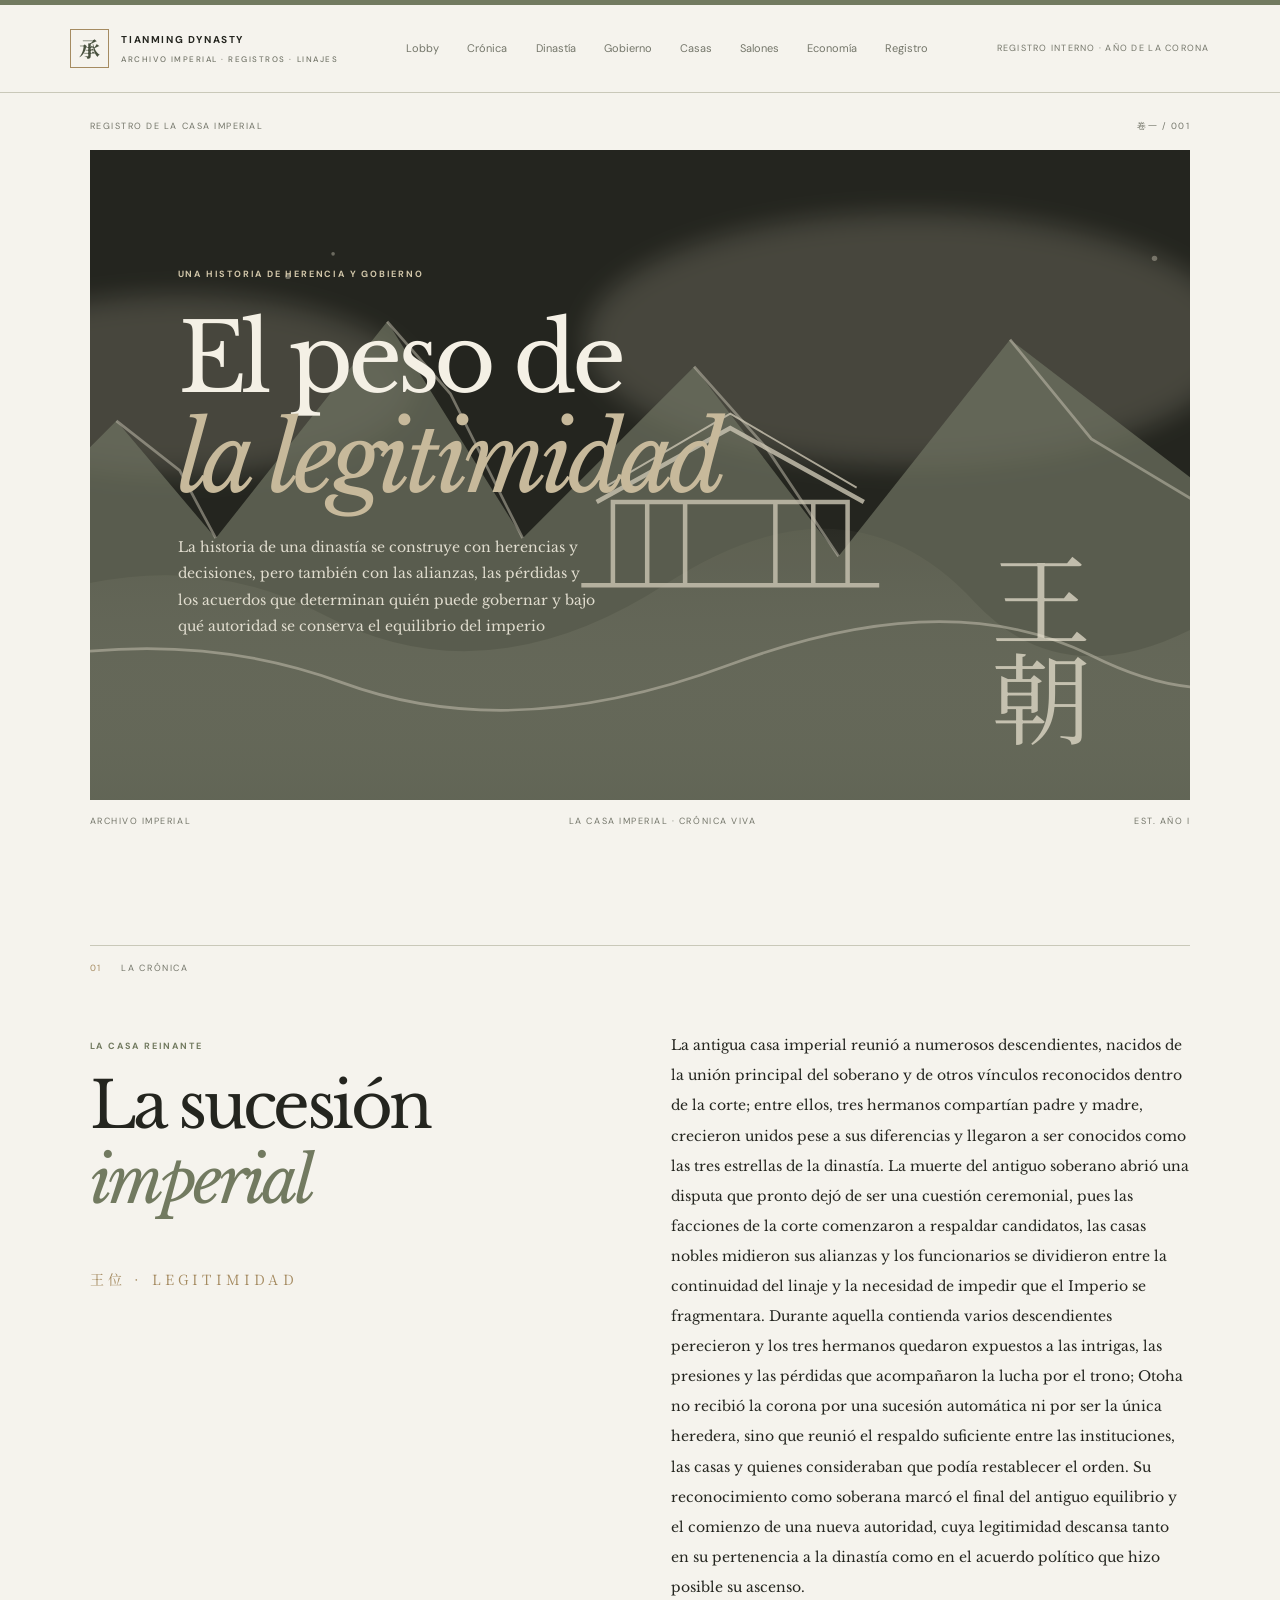
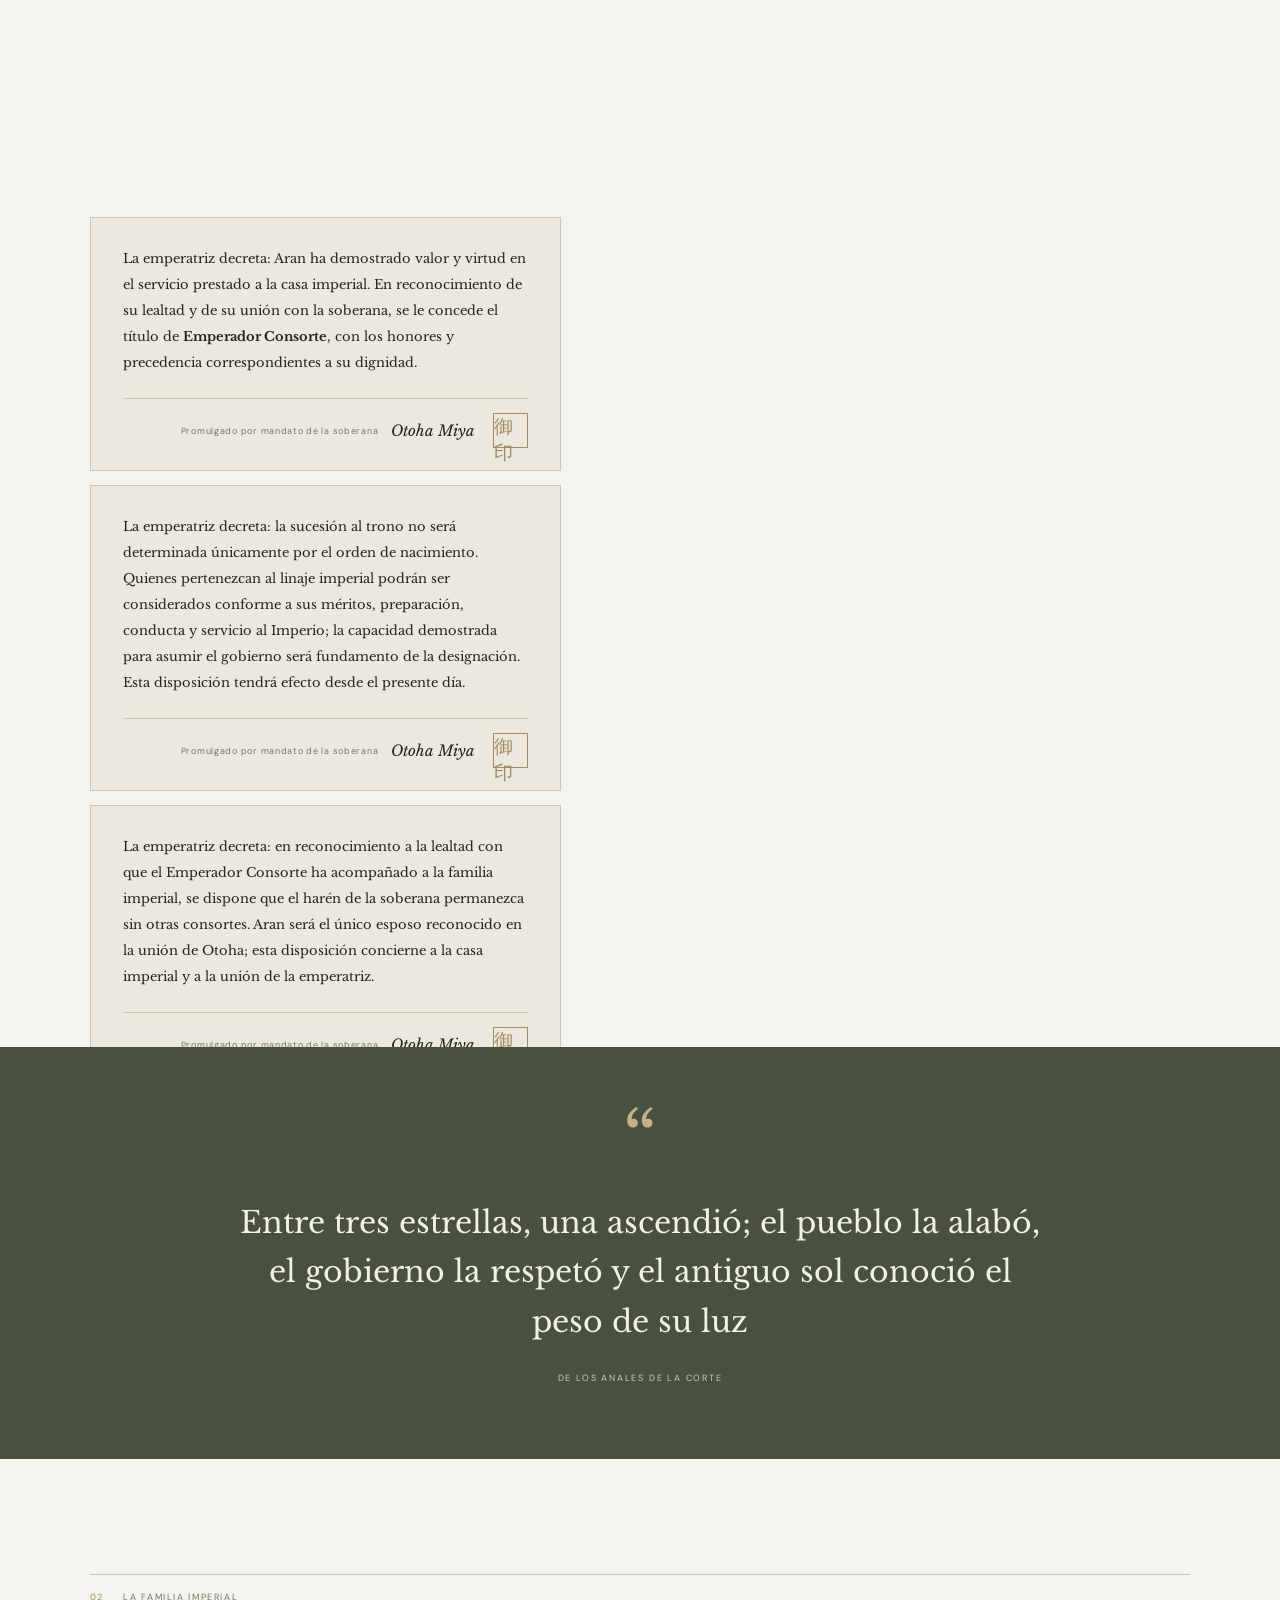
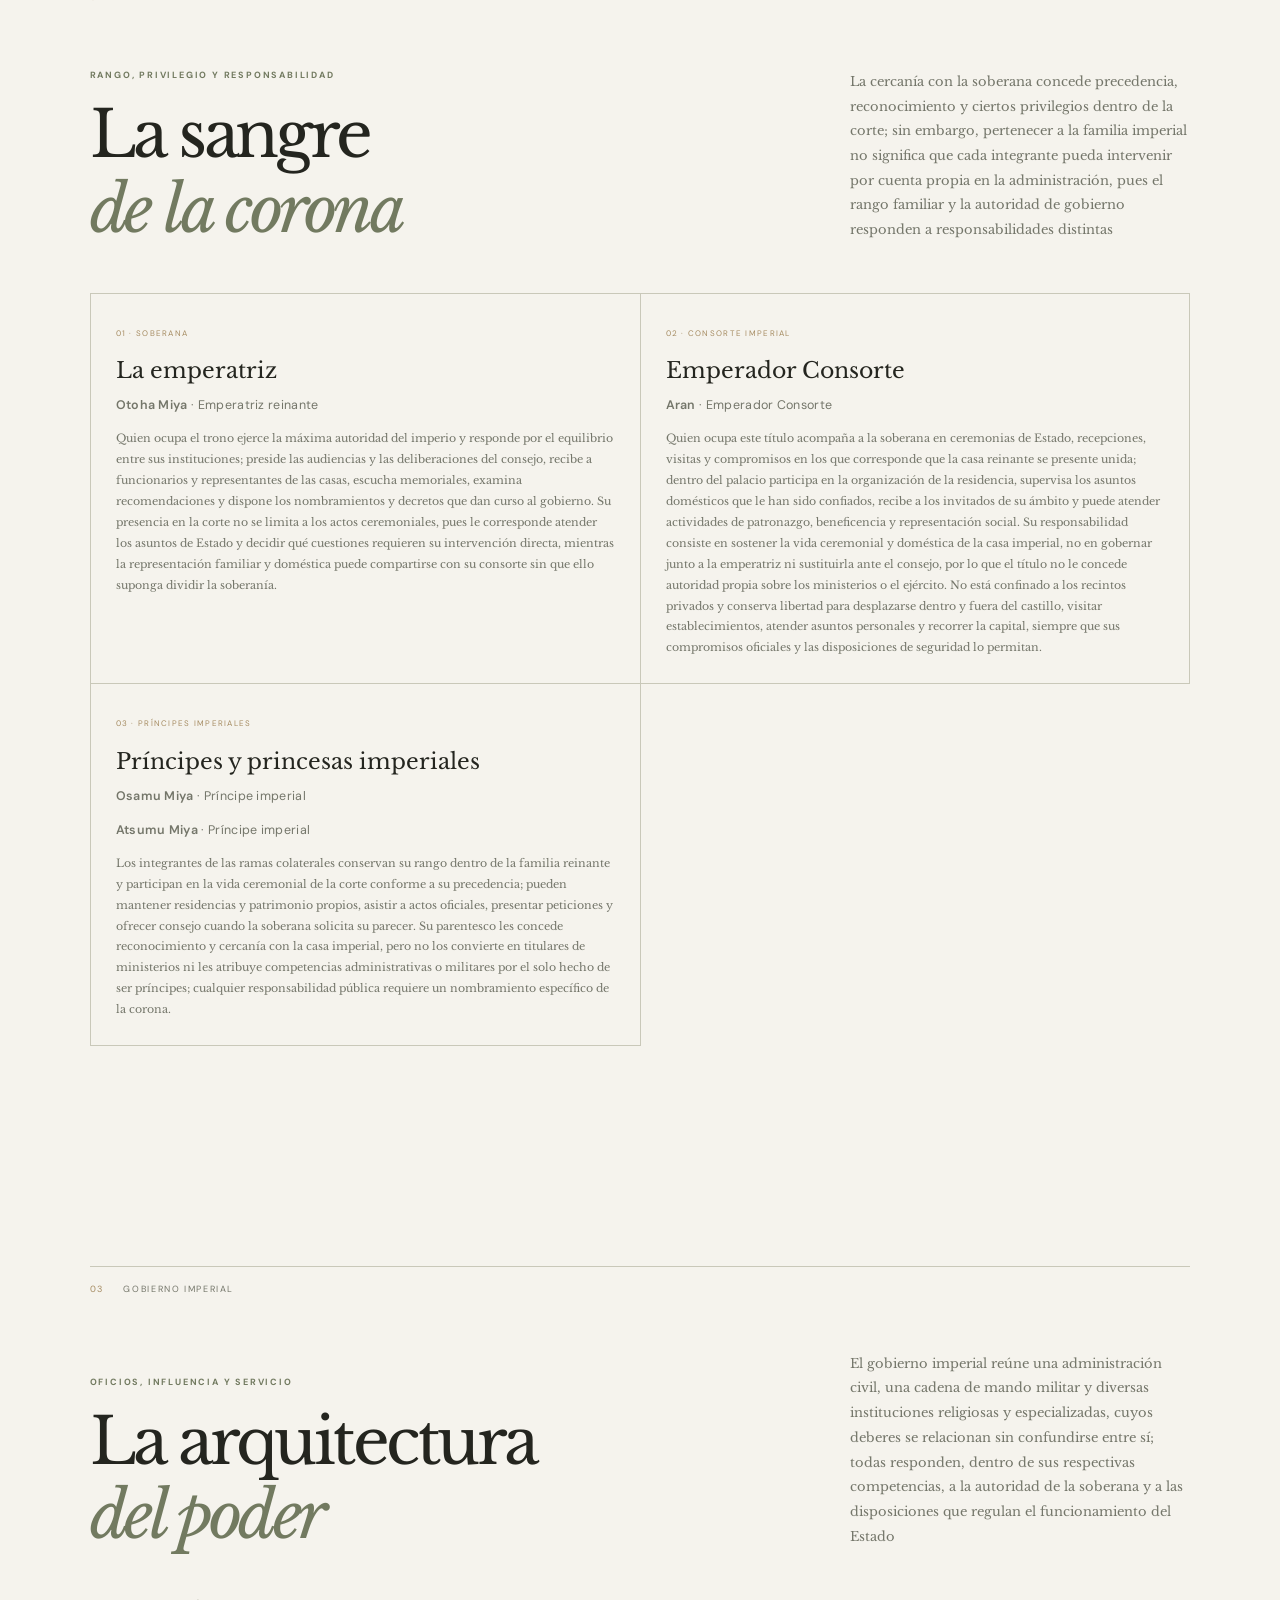
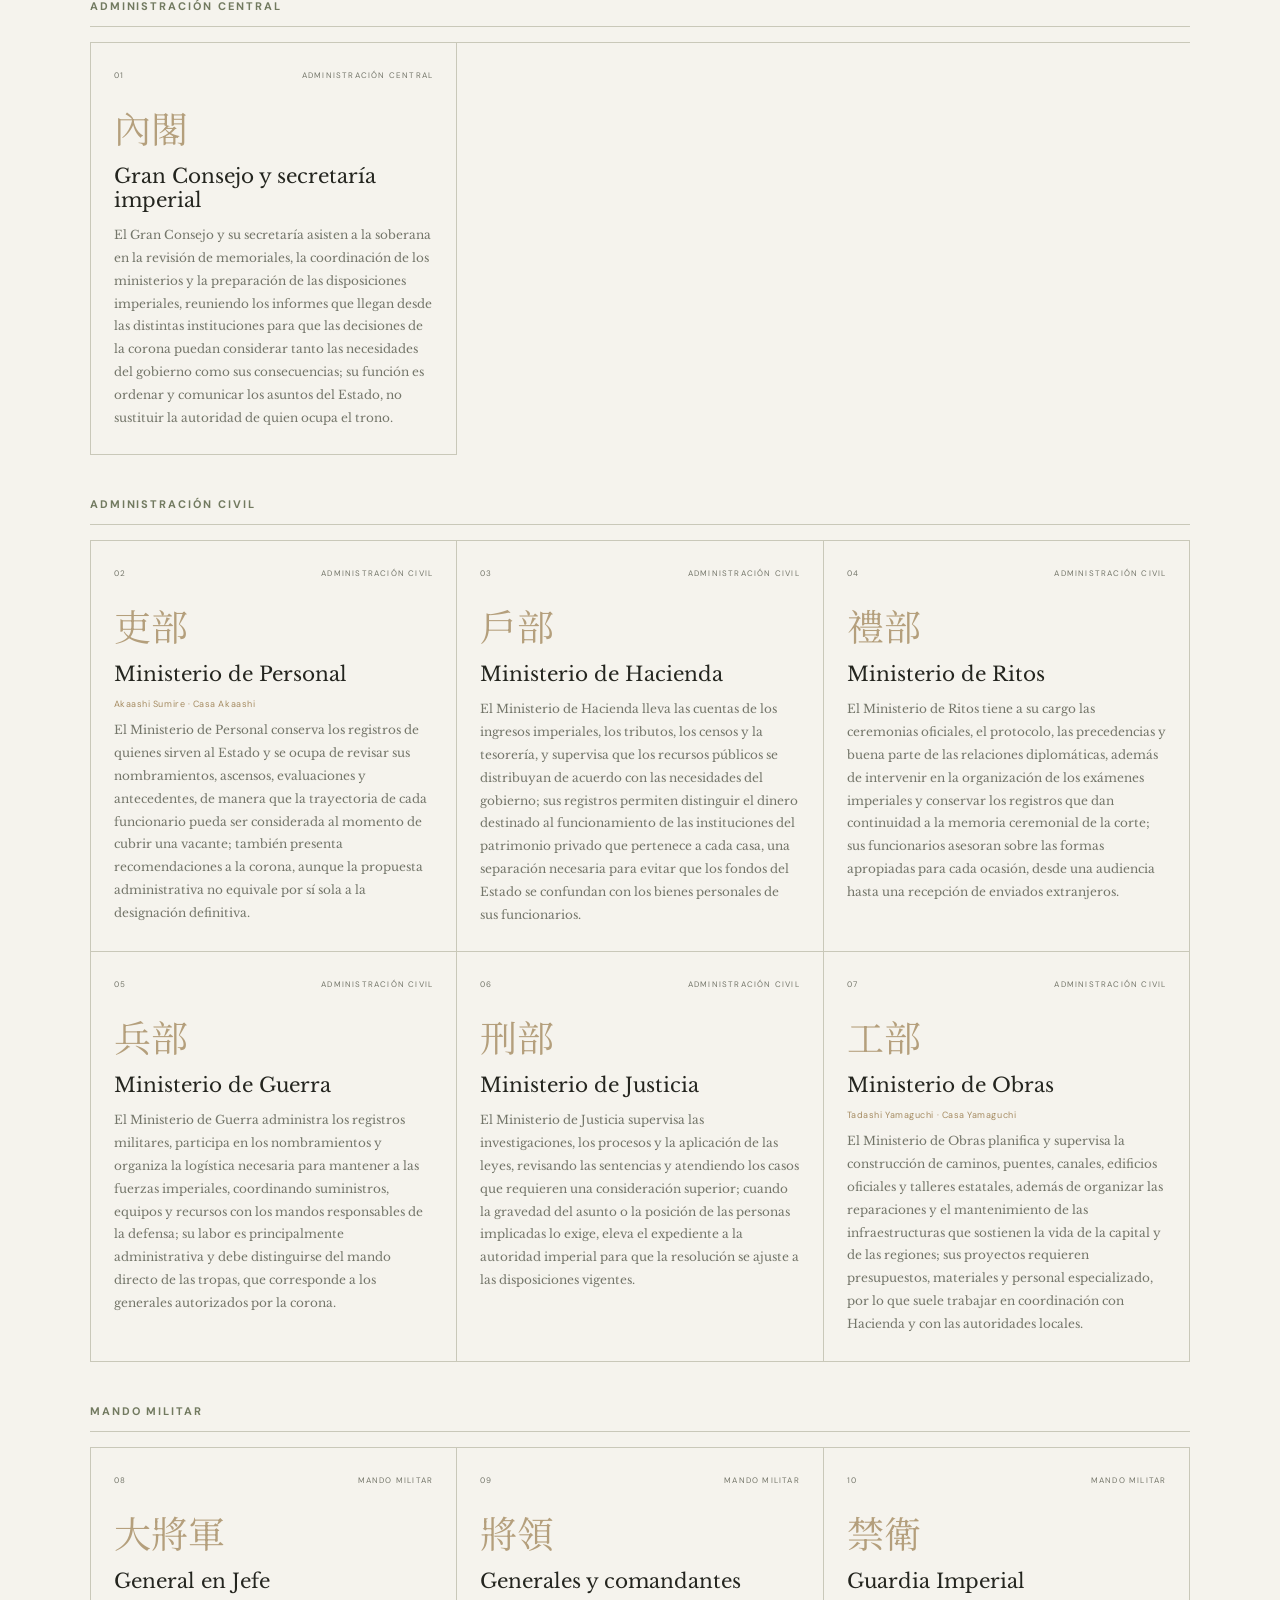
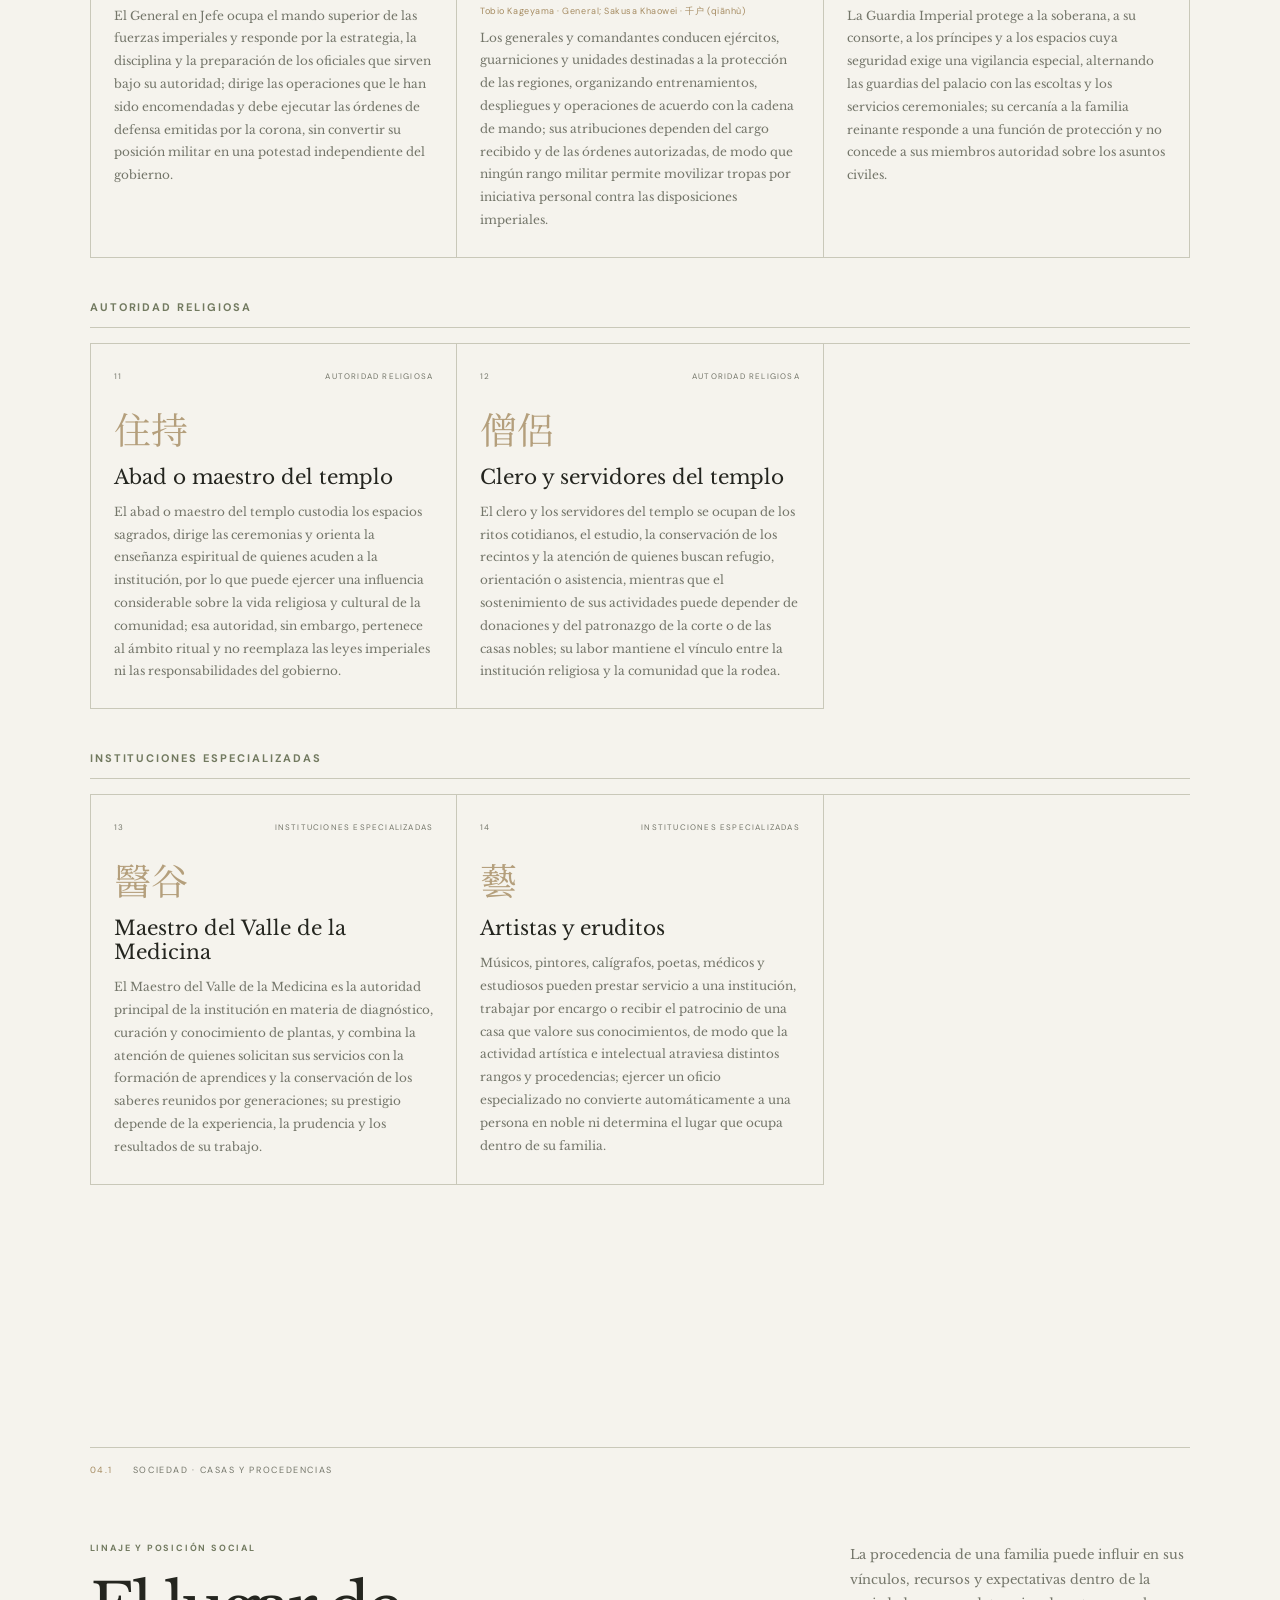
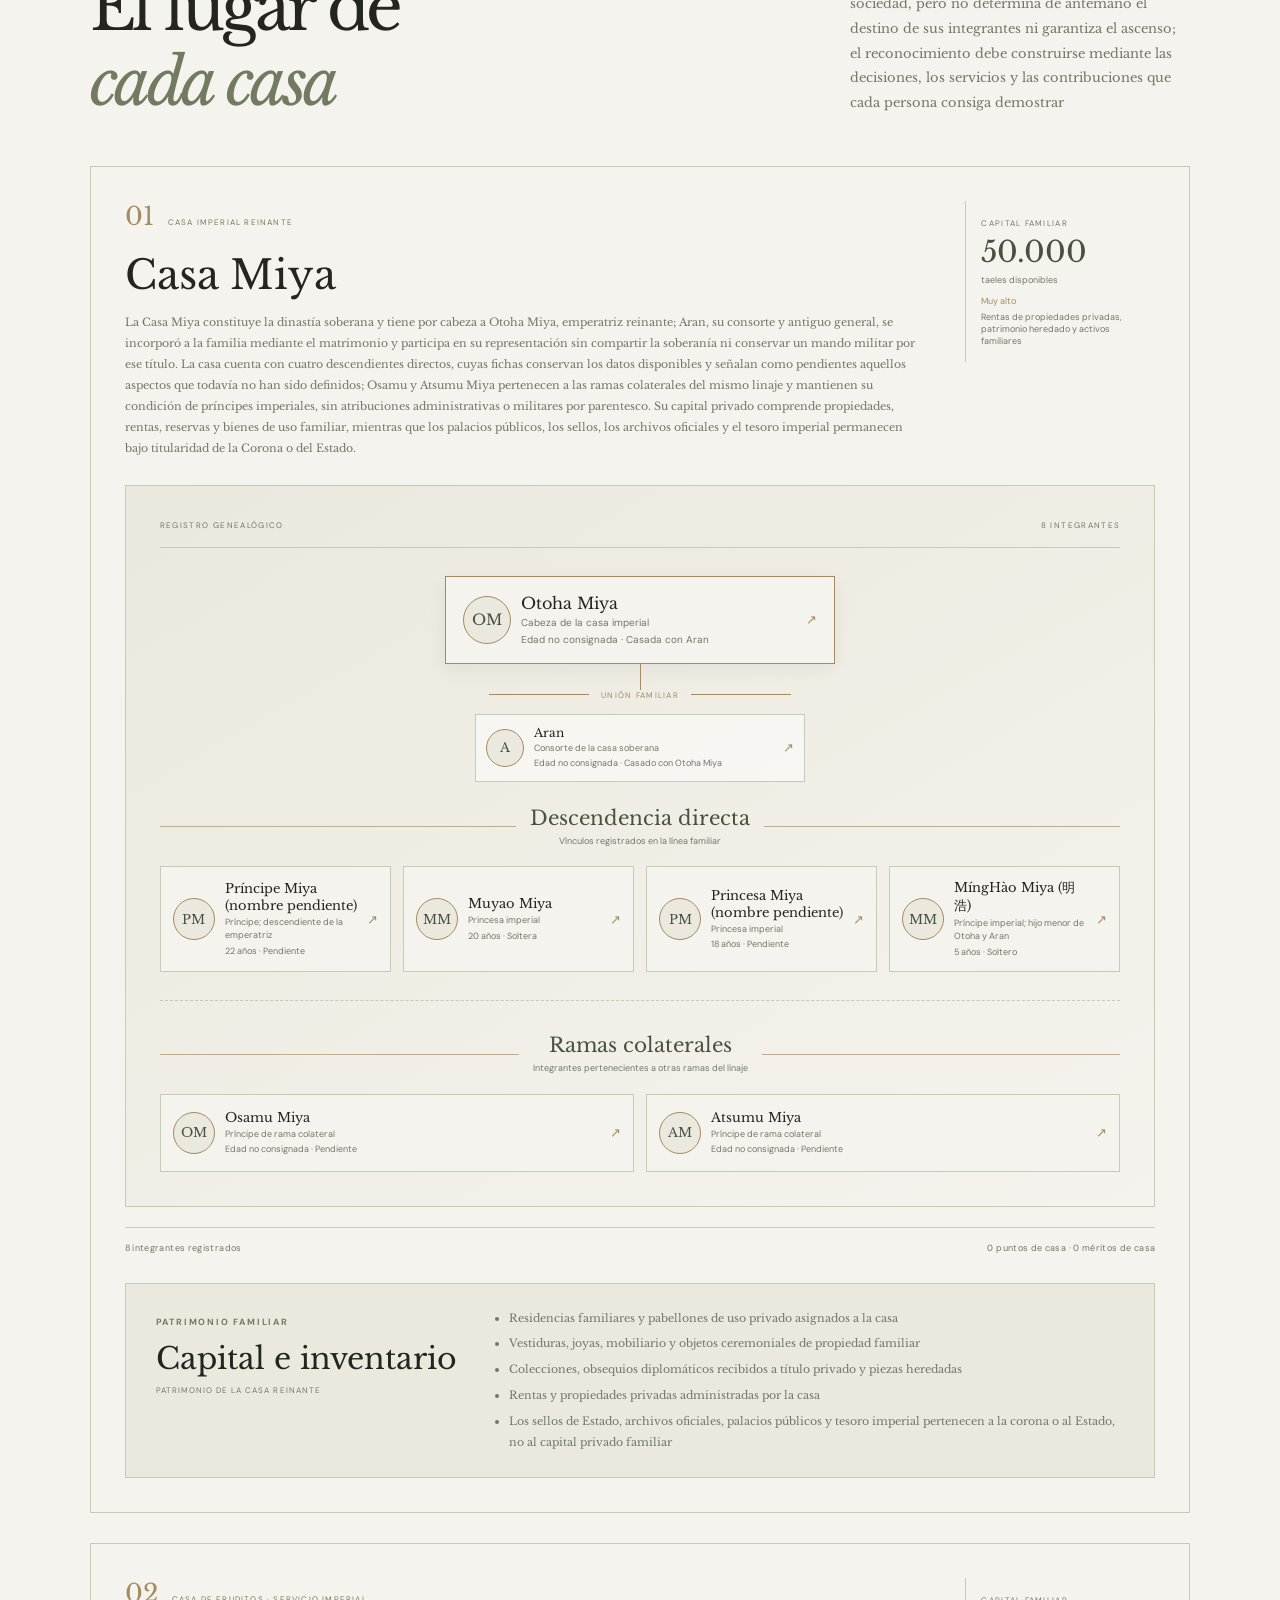
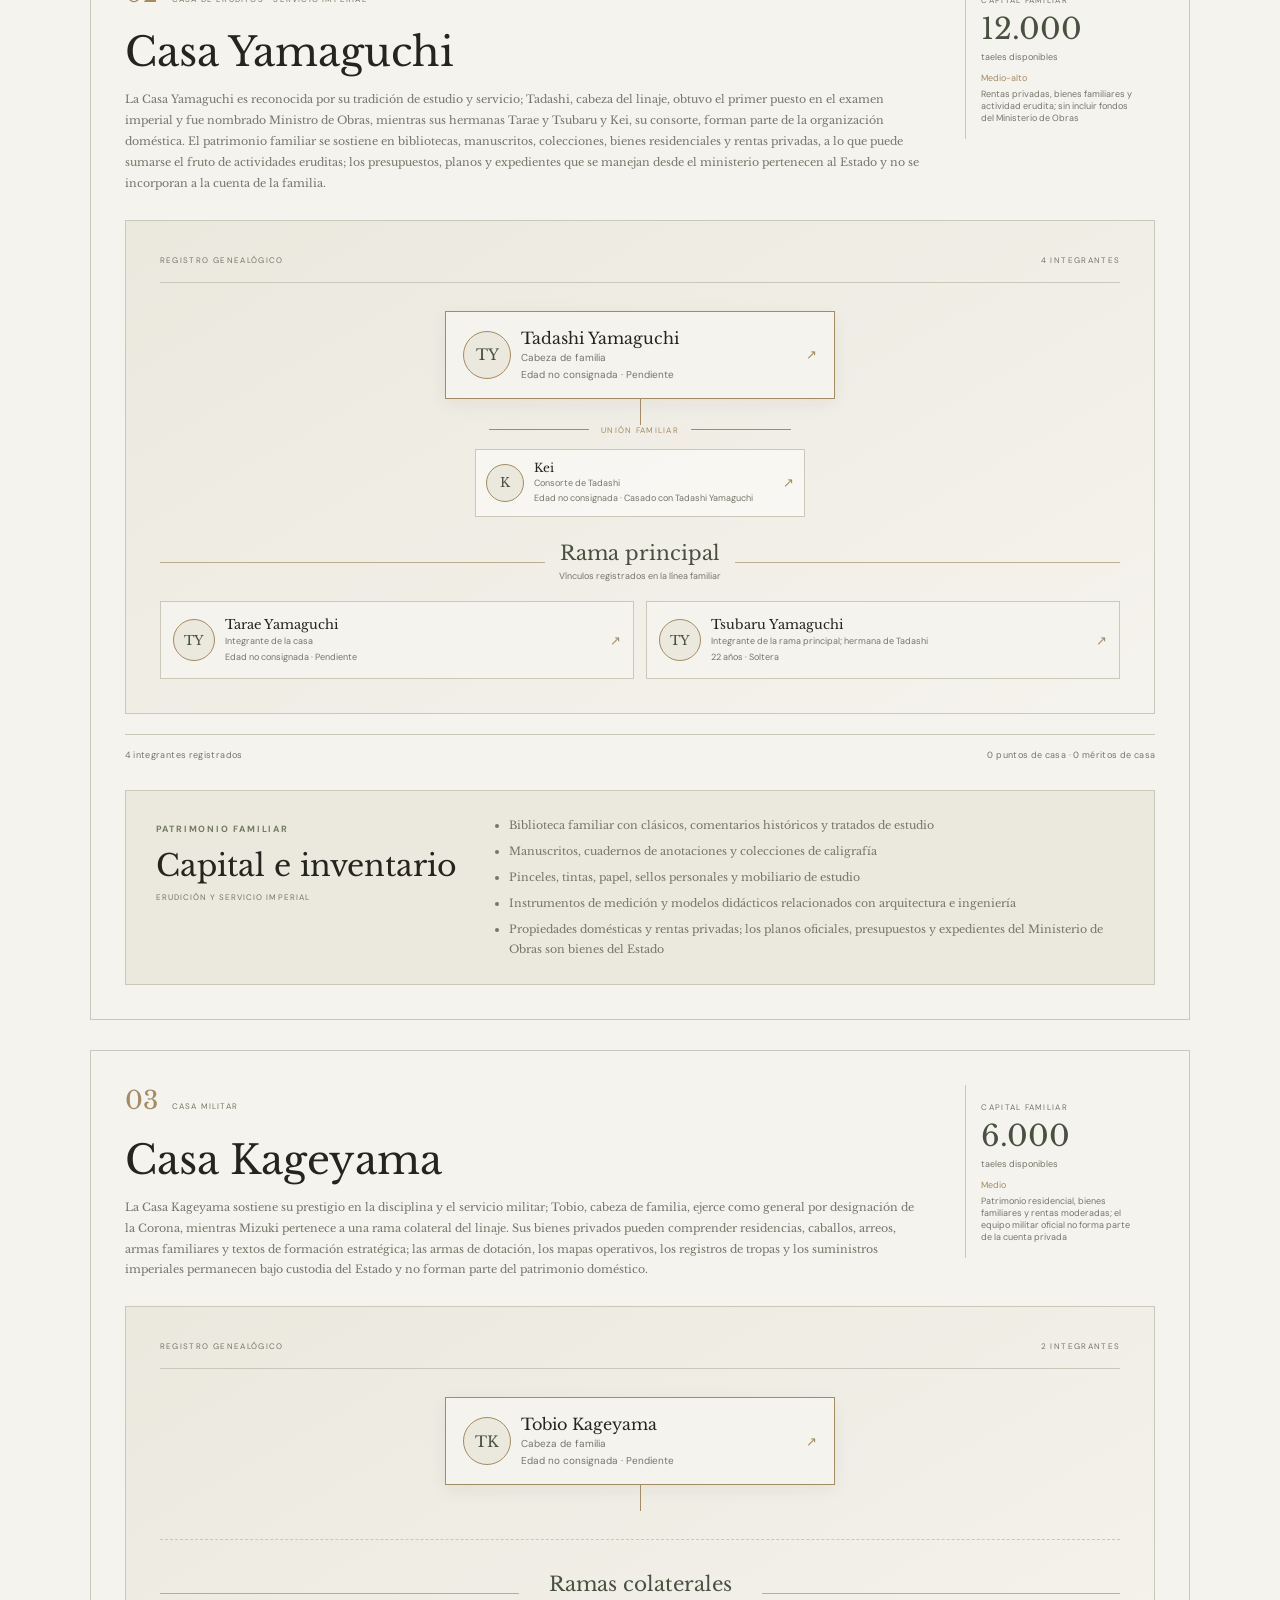
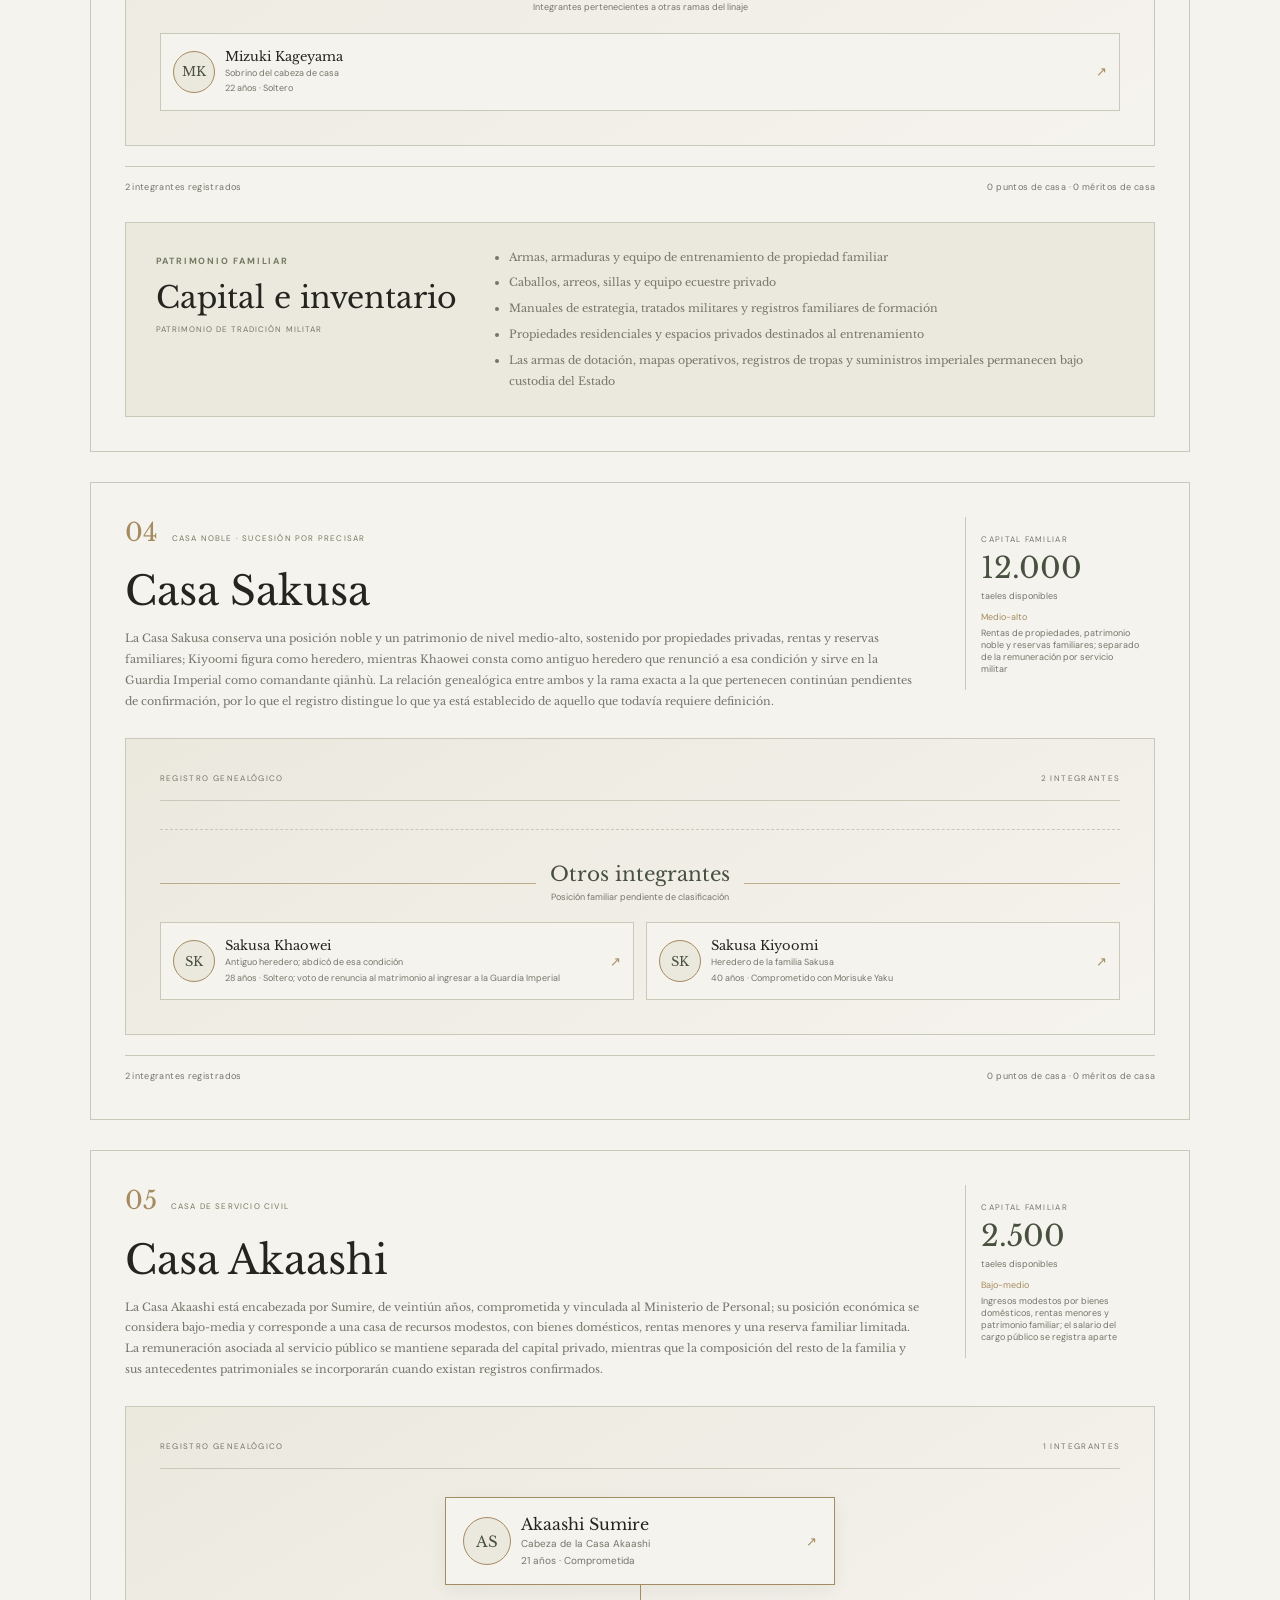
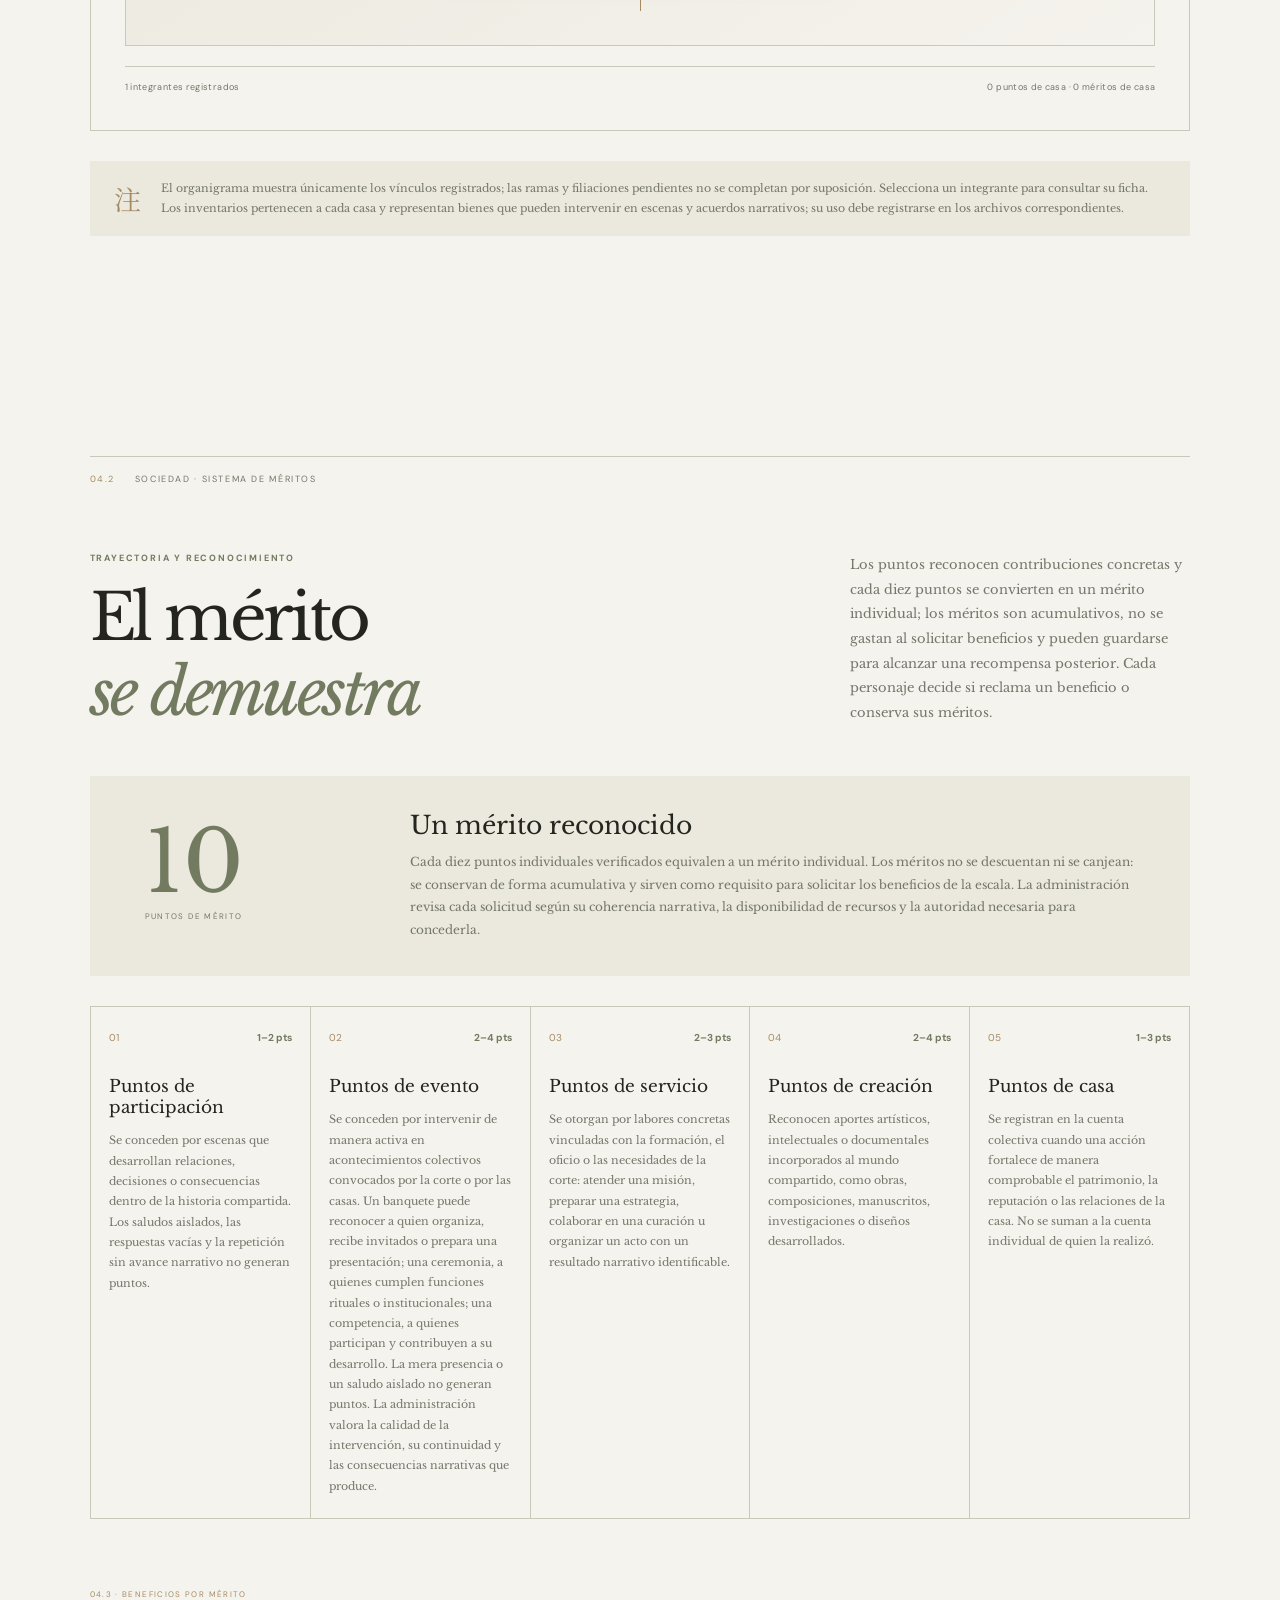
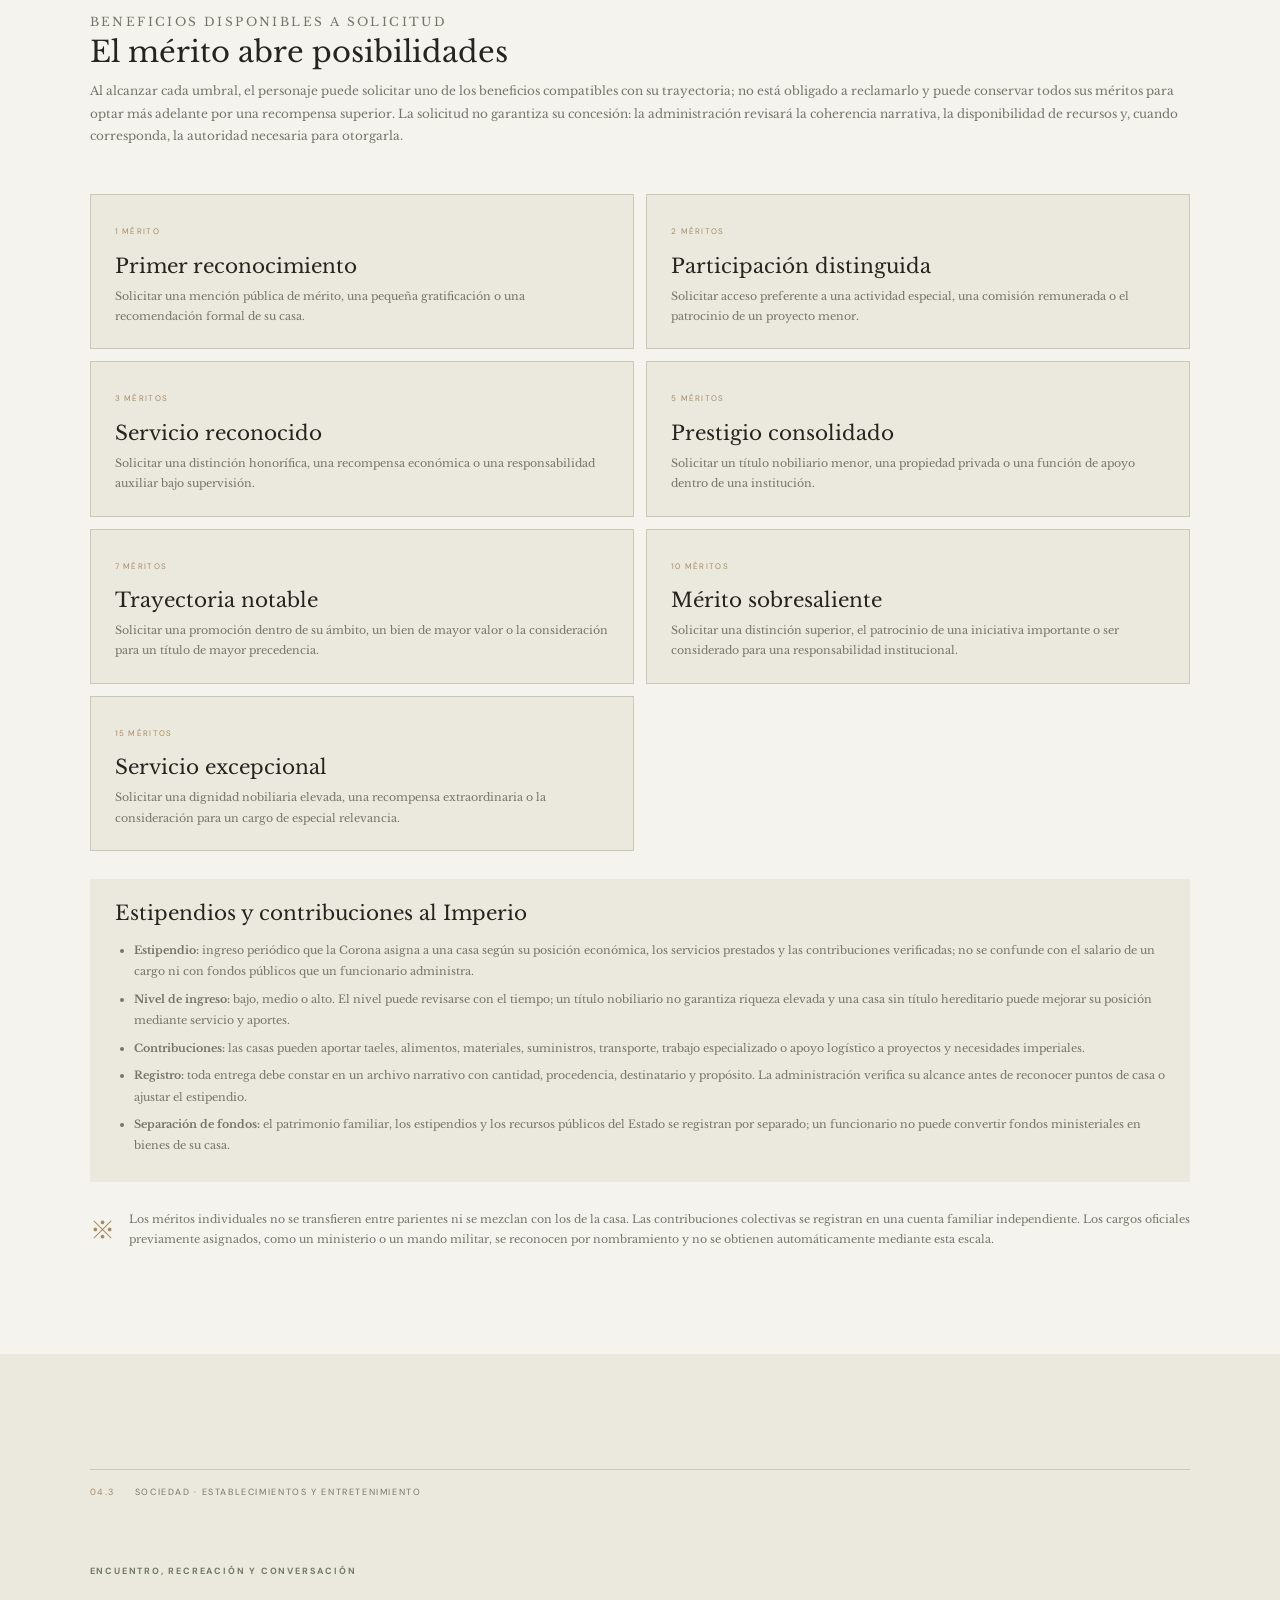
==== commit dc459dfe: "Sincronizar color de la barra del navegador con el tema del sistema" ====
--- a/archivo.html
+++ b/archivo.html
@@ -3,7 +3,7 @@
 <head>
   <meta charset="utf-8">
   <meta name="viewport" content="width=device-width, initial-scale=1">
-  <meta name="theme-color" content="#f5f3ed">
+  <meta name="theme-color" content="#f5f3ed" media="(prefers-color-scheme: light)"><meta name="theme-color" content="#171915" media="(prefers-color-scheme: dark)">
   <meta name="description" content="Archivo histórico de la dinastía, sus instituciones, linajes y vida cortesana">
   <title>Tianming Dynasty — Archivo Imperial</title>
   <link rel="preconnect" href="https://fonts.googleapis.com">
--- a/styles.css
+++ b/styles.css
@@ -210,3 +210,130 @@
 .imperial-edict footer strong{font:italic 15px var(--serif);letter-spacing:0;color:var(--ink)}
 .imperial-edict .edict-seal{display:inline-grid;place-items:center;width:35px;height:35px;border:1px solid var(--gold);color:var(--gold);font:19px var(--serif);margin-left:5px}
 @media(max-width:620px){.imperial-edict{padding:22px 20px 18px}.imperial-edict footer{flex-wrap:wrap;gap:9px}.imperial-edict footer span:first-child{width:100%;text-align:right}}
+
+
+/* Organigramas de Tianming: jerarquía familiar y perfiles consultables */
+.integrated-heading{max-width:780px;margin:3.2rem auto 1.6rem;text-align:center}
+.integrated-heading h3{font:clamp(27px,3vw,38px) var(--serif);font-weight:400;margin:8px 0;color:var(--olive-dark)}
+.integrated-heading p:last-child{font:12px/1.9 var(--serif);color:var(--muted)}
+.dynasty-tree,.house-organigrams{display:grid;gap:30px}
+.tree-chart{border:1px solid var(--line);padding:clamp(16px,3vw,34px);background:linear-gradient(145deg,rgba(235,232,222,.75),rgba(245,243,237,.96))}
+.tree-root{max-width:520px;margin:0 auto;text-align:center}
+.tree-kicker{display:block;font-size:8px;letter-spacing:.2em;text-transform:uppercase;color:var(--gold);margin-bottom:12px}
+.tree-branch-line{height:30px;width:1px;background:linear-gradient(var(--gold),var(--line));margin:0 auto}
+.tree-branch-grid{display:grid;grid-template-columns:repeat(3,minmax(0,1fr));gap:14px;align-items:start}
+.tree-branch{min-width:0;border:1px solid var(--line);background:rgba(255,255,255,.35);padding:18px}
+.tree-branch h4{font:19px var(--serif);font-weight:400;margin:0 0 7px;color:var(--olive-dark)}
+.tree-branch>p{font:10px/1.75 var(--serif);color:var(--muted);margin:0 0 15px}
+.tree-people{display:grid;gap:8px}
+.tree-person{display:flex;align-items:center;gap:10px;width:100%;min-width:0;padding:10px;text-align:left;color:var(--ink);background:var(--paper);border:1px solid var(--line);cursor:pointer;transition:border-color .2s,background .2s}
+.tree-person:hover,.tree-person:focus-visible{border-color:var(--gold);background:var(--paper2);outline:none}
+.tree-avatar{display:grid;place-items:center;flex:0 0 38px;width:38px;height:38px;border:1px solid var(--gold);border-radius:50%;font:13px var(--serif);color:var(--olive-dark);background:var(--paper2)}
+.tree-person-copy{display:grid;gap:2px;min-width:0}
+.tree-person-copy strong{font:12px var(--serif);font-weight:400;overflow-wrap:anywhere}
+.tree-person-copy small{font:9px/1.5 var(--sans);color:var(--muted)}
+.tree-open{margin-left:auto;color:var(--gold);font-size:13px}
+.tree-empty{font:11px var(--serif);color:var(--muted);text-align:center;padding:20px}
+.house-organigram{border:1px solid var(--line);background:var(--paper);padding:clamp(18px,3vw,34px)}
+.house-organigram-head{display:grid;grid-template-columns:minmax(0,1fr) 190px;gap:25px;align-items:start}
+.house-organigram-head .house-index{display:inline-block;margin-right:14px}
+.house-organigram-head .house-type{float:none;display:inline-block}
+.house-organigram-head h3{font:clamp(27px,3.4vw,40px) var(--serif);font-weight:400;margin:18px 0 12px}
+.house-organigram-head>div:first-child>p{max-width:800px;font:11px/1.9 var(--serif);color:var(--muted);margin:0}
+.house-summary{padding:15px;border-left:1px solid var(--line);display:grid;gap:4px}
+.house-summary span{font-size:8px;letter-spacing:.16em;color:var(--muted)}
+.house-summary strong{font:29px var(--serif);font-weight:400;color:var(--olive-dark)}
+.house-summary small,.house-summary em{font:9px var(--sans);color:var(--muted);font-style:normal}
+.house-summary em{color:var(--gold);margin-top:5px}
+.house-organigram .tree-chart{margin-top:24px}
+.house-organigram .tree-root{max-width:430px}
+.house-organigram-foot{display:flex;justify-content:space-between;gap:15px;flex-wrap:wrap;border-top:1px solid var(--line);margin-top:20px;padding-top:13px;font-size:9px;letter-spacing:.04em;color:var(--muted)}
+.house-inventory{margin-top:15px;border-top:1px solid var(--line);padding-top:13px}
+.house-inventory summary{cursor:pointer;font:13px var(--serif);color:var(--olive-dark)}
+.house-inventory>span{display:block;margin-top:14px;font-size:8px;letter-spacing:.15em;color:var(--gold)}
+.house-inventory ul{padding-left:18px;font:10px/1.9 var(--serif);color:var(--muted)}
+.family-view-link{display:inline-block;margin-top:12px;font-size:9px;letter-spacing:.06em;color:var(--olive-dark);border-bottom:1px solid var(--gold);padding-bottom:3px}
+.member-dialog{width:min(620px,calc(100% - 28px));max-width:620px;max-height:85vh;overflow:auto;border:1px solid var(--gold);padding:32px;background:var(--paper);color:var(--ink);box-shadow:0 25px 90px rgba(0,0,0,.35)}
+.member-dialog::backdrop{background:rgba(18,20,16,.72);backdrop-filter:blur(3px)}
+.profile-close{position:sticky;float:right;top:0;border:1px solid var(--line);background:var(--paper2);color:var(--ink);width:32px;height:32px;font-size:20px;cursor:pointer}
+.member-dialog h2{font:clamp(30px,5vw,46px) var(--serif);font-weight:400;margin:10px 0}
+.profile-role{font:13px var(--serif);color:var(--olive);margin:0 0 22px}
+.profile-facts{display:grid;grid-template-columns:1fr 1fr;gap:0 22px;border-top:1px solid var(--line)}
+.profile-facts div{padding:12px 0;border-bottom:1px solid var(--line)}
+.profile-facts dt{font-size:8px;letter-spacing:.15em;text-transform:uppercase;color:var(--gold)}
+.profile-facts dd{font:11px/1.7 var(--serif);margin:5px 0 0;color:var(--ink)}
+.profile-extra{font:11px/1.9 var(--serif);color:var(--muted);margin-top:18px}
+@media(max-width:760px){.tree-branch-grid{grid-template-columns:1fr}.house-organigram-head{grid-template-columns:1fr}.house-summary{border-left:0;border-top:1px solid var(--line);padding:14px 0 0;grid-template-columns:1fr 1fr}.house-summary span{grid-column:1/-1}.house-summary strong{grid-row:2}.house-summary small{align-self:end}.house-summary em{grid-column:1/-1}.house-organigram{padding:17px}.tree-chart{padding:14px}.tree-branch{padding:13px}}
+@media(max-width:480px){.profile-facts{grid-template-columns:1fr}.member-dialog{padding:22px 18px}}
+
+
+/* Rediseño genealógico: nodos visuales, fichas emergentes e inventario separado */
+.genealogy-board{margin-top:26px;padding:clamp(16px,3vw,34px);border:1px solid var(--line);background:linear-gradient(150deg,var(--paper2),var(--paper));overflow:hidden}
+.genealogy-topline{display:flex;justify-content:space-between;gap:12px;padding-bottom:17px;border-bottom:1px solid var(--line);font:8px var(--sans);letter-spacing:.17em;color:var(--muted)}
+.genealogy-root{width:min(100%,390px);margin:28px auto 0;position:relative}
+.genealogy-root:after{content:"";display:block;height:26px;width:1px;background:var(--gold);margin:0 auto}
+.genealogy-root .tree-person{min-height:88px;padding:15px 17px;border:1px solid var(--gold);background:var(--paper);box-shadow:0 5px 18px rgba(35,35,25,.06)}
+.genealogy-root .tree-avatar{width:48px;height:48px;flex-basis:48px;font-size:15px}
+.genealogy-root .tree-person-copy strong{font-size:16px}
+.genealogy-root .tree-person-copy small{font-size:10px}
+.genealogy-connector{display:flex;align-items:center;justify-content:center;gap:12px;margin:0 auto 14px;color:var(--gold)}
+.genealogy-connector span{height:1px;width:min(18%,100px);background:var(--gold)}
+.genealogy-connector small{font:8px var(--sans);letter-spacing:.16em}
+.genealogy-partners{display:flex;justify-content:center;flex-wrap:wrap;gap:12px;margin:0 auto 24px}
+.genealogy-partners .tree-person{width:min(100%,330px);background:rgba(255,255,255,.48)}
+.genealogy-branch-heading{display:grid;grid-template-columns:1fr auto 1fr;align-items:center;gap:14px;margin:24px 0 18px}
+.genealogy-branch-heading>span{height:1px;background:var(--gold);opacity:.65}
+.genealogy-branch-heading h4{font:20px var(--serif);font-weight:400;text-align:center;margin:0;color:var(--olive-dark)}
+.genealogy-branch-heading p{font:9px/1.6 var(--sans);text-align:center;color:var(--muted);margin:4px 0 0}
+.genealogy-children{display:grid;grid-template-columns:repeat(auto-fit,minmax(min(100%,220px),1fr));gap:12px;position:relative}
+.genealogy-children .tree-person{min-height:78px;background:var(--paper);padding:12px}
+.genealogy-children .tree-person-copy strong{font-size:13px}
+.genealogy-children .tree-person-copy small{font-size:9px}
+.genealogy-children .tree-avatar{width:42px;height:42px;flex-basis:42px}
+.genealogy-branch.collateral-branch,.genealogy-branch.other-branch{margin-top:28px;padding-top:8px;border-top:1px dashed var(--line)}
+.house-inventory-panel{display:grid;grid-template-columns:minmax(180px,.65fr) 1.35fr;gap:30px;margin-top:26px;padding:24px clamp(16px,3vw,30px);background:var(--paper2);border:1px solid var(--line)}
+.inventory-heading h4{font:clamp(22px,2.5vw,30px) var(--serif);font-weight:400;margin:8px 0}
+.inventory-heading p{font:8px var(--sans);letter-spacing:.13em;color:var(--muted);margin:0}
+.house-inventory-panel ul{margin:0;padding-left:18px;font:11px/1.9 var(--serif);color:var(--muted)}
+.house-inventory-panel li+li{margin-top:5px}
+@media(max-width:680px){
+ .house-organigram{padding:17px}
+ .house-organigram-head{grid-template-columns:1fr;gap:16px}
+ .house-summary{grid-template-columns:1fr auto;align-items:center;border-left:0;border-top:1px solid var(--line);padding:13px 0 0}
+ .house-summary span,.house-summary small,.house-summary em{grid-column:1}
+ .house-summary strong{grid-column:2;grid-row:1/4;font-size:25px}
+ .genealogy-board{padding:14px 11px}
+ .genealogy-topline{font-size:7px}
+ .genealogy-root{width:100%;max-width:330px}
+ .genealogy-children{grid-template-columns:1fr}
+ .genealogy-children .tree-person{min-height:70px}
+ .genealogy-branch-heading{gap:8px}
+ .genealogy-branch-heading h4{font-size:17px}
+ .house-inventory-panel{grid-template-columns:1fr;gap:14px;padding:19px 16px}
+ .house-inventory-panel ul{font-size:10px}
+}
+
+/* Paleta sincronizada con la preferencia de apariencia del dispositivo */
+:root{color-scheme:light}
+@media(prefers-color-scheme:dark){
+ :root{color-scheme:dark}
+ body,.site-header,.section,.house-organigram,.tree-chart,.tree-branch,.tree-person,.institution-card,.imperial-guide-card,.point-card,.reward-card,.standing,.agenda-card,.game-card,.auction-lot,.member-dialog,.character-template,.house-inventory-panel,.genealogy-board{color:var(--ink)}
+ .site-header,.footer,.section-tag,.hero-meta,.hero-caption,nav,.edition{border-color:var(--line);color:var(--muted)}
+ .tree-chart,.genealogy-board,.tree-branch,.tree-person,.institution-card,.imperial-guide-card,.point-card,.reward-card,.standing,.agenda-card,.game-card,.auction-lot,.member-dialog,.character-template,.house-organigram{background-color:var(--paper)}
+ .tree-person:hover,.tree-person:focus-visible{background:var(--paper2);color:var(--ink)}
+ .tree-person-copy small,.tree-branch>p,.house-organigram-head>div:first-child>p,.house-inventory-panel ul,.profile-facts dd,.prose p,.prose-single{color:var(--muted)}
+ .tree-person-copy strong,.tree-branch h4,.house-organigram-head h3,.house-summary strong,.inventory-heading h4,.institution-card h4,.member-dialog h2,.profile-role,.profile-facts dt{color:var(--ink)}
+ .house-summary,.house-organigram-foot,.house-inventory,.house-inventory-panel,.genealogy-topline,.genealogy-branch.collateral-branch,.genealogy-branch.other-branch{border-color:var(--line)}
+ .house-inventory-panel,.note-box,.merit-intro,.agency-panel,.quote-band{background:var(--paper2);color:var(--ink)}
+ .house-inventory-panel .eyebrow,.inventory-heading p{color:var(--gold)}
+ .family-contributions,.family-contributions p,.family-contributions li,.standings-note,.auction-note,.host-note p,.institution-card p,.imperial-guide-card p{color:var(--muted)}
+ .family-contributions h3,.section-heading h2,.section h2,.section h3,.section h4{color:var(--ink)}
+ .brand-mark{color:var(--gold)}
+ .member-dialog{border:1px solid var(--line);background:var(--paper);color:var(--ink)}
+ .member-dialog::backdrop{background:rgba(0,0,0,.72)}
+ .profile-close{color:var(--ink);background:var(--paper2);border-color:var(--line)}
+ .profile-facts div{border-color:var(--line)}
+ .institution-card,.imperial-guide-card,.tree-branch,.tree-person,.point-card,.reward-card,.standing,.agenda-card,.game-card,.auction-lot{border-color:var(--line)}
+ .tea-illustration img{mix-blend-mode:screen;opacity:.78}
+}
+@media(prefers-color-scheme:light){:root{color-scheme:light}}
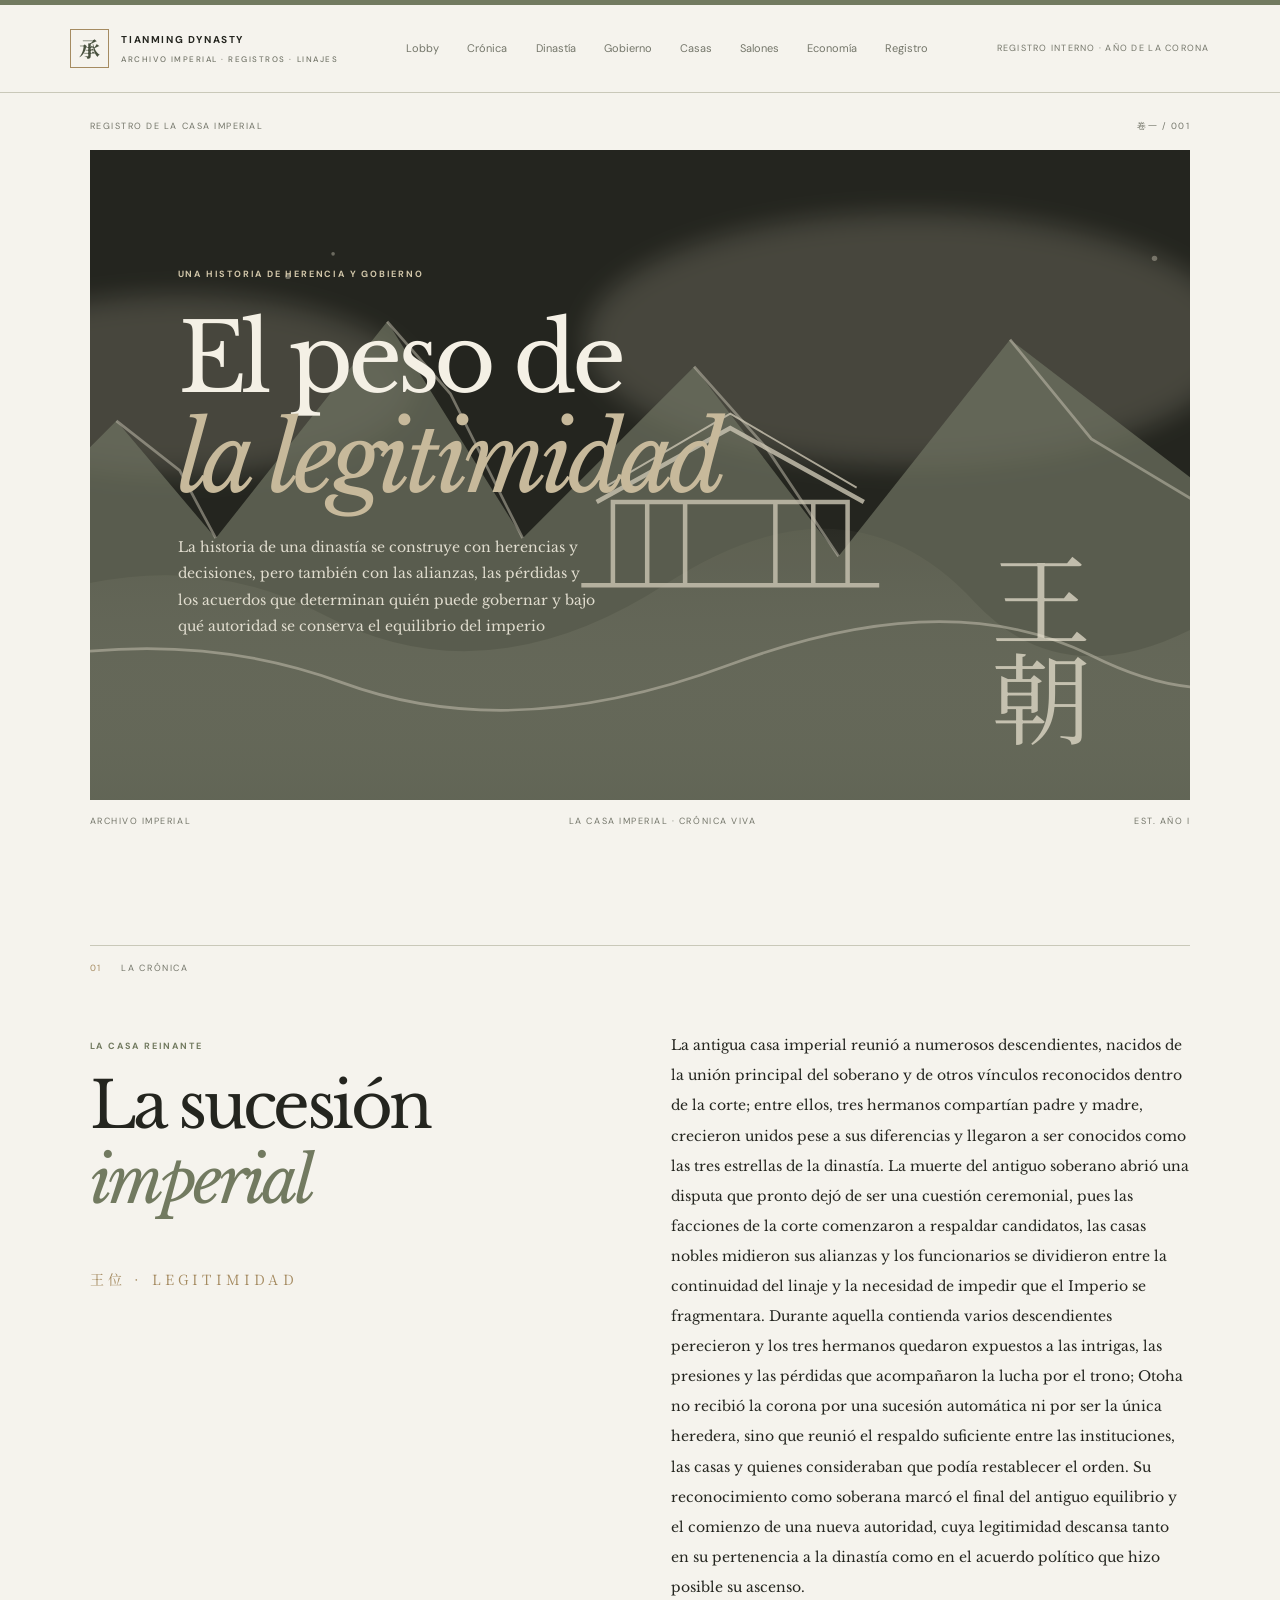
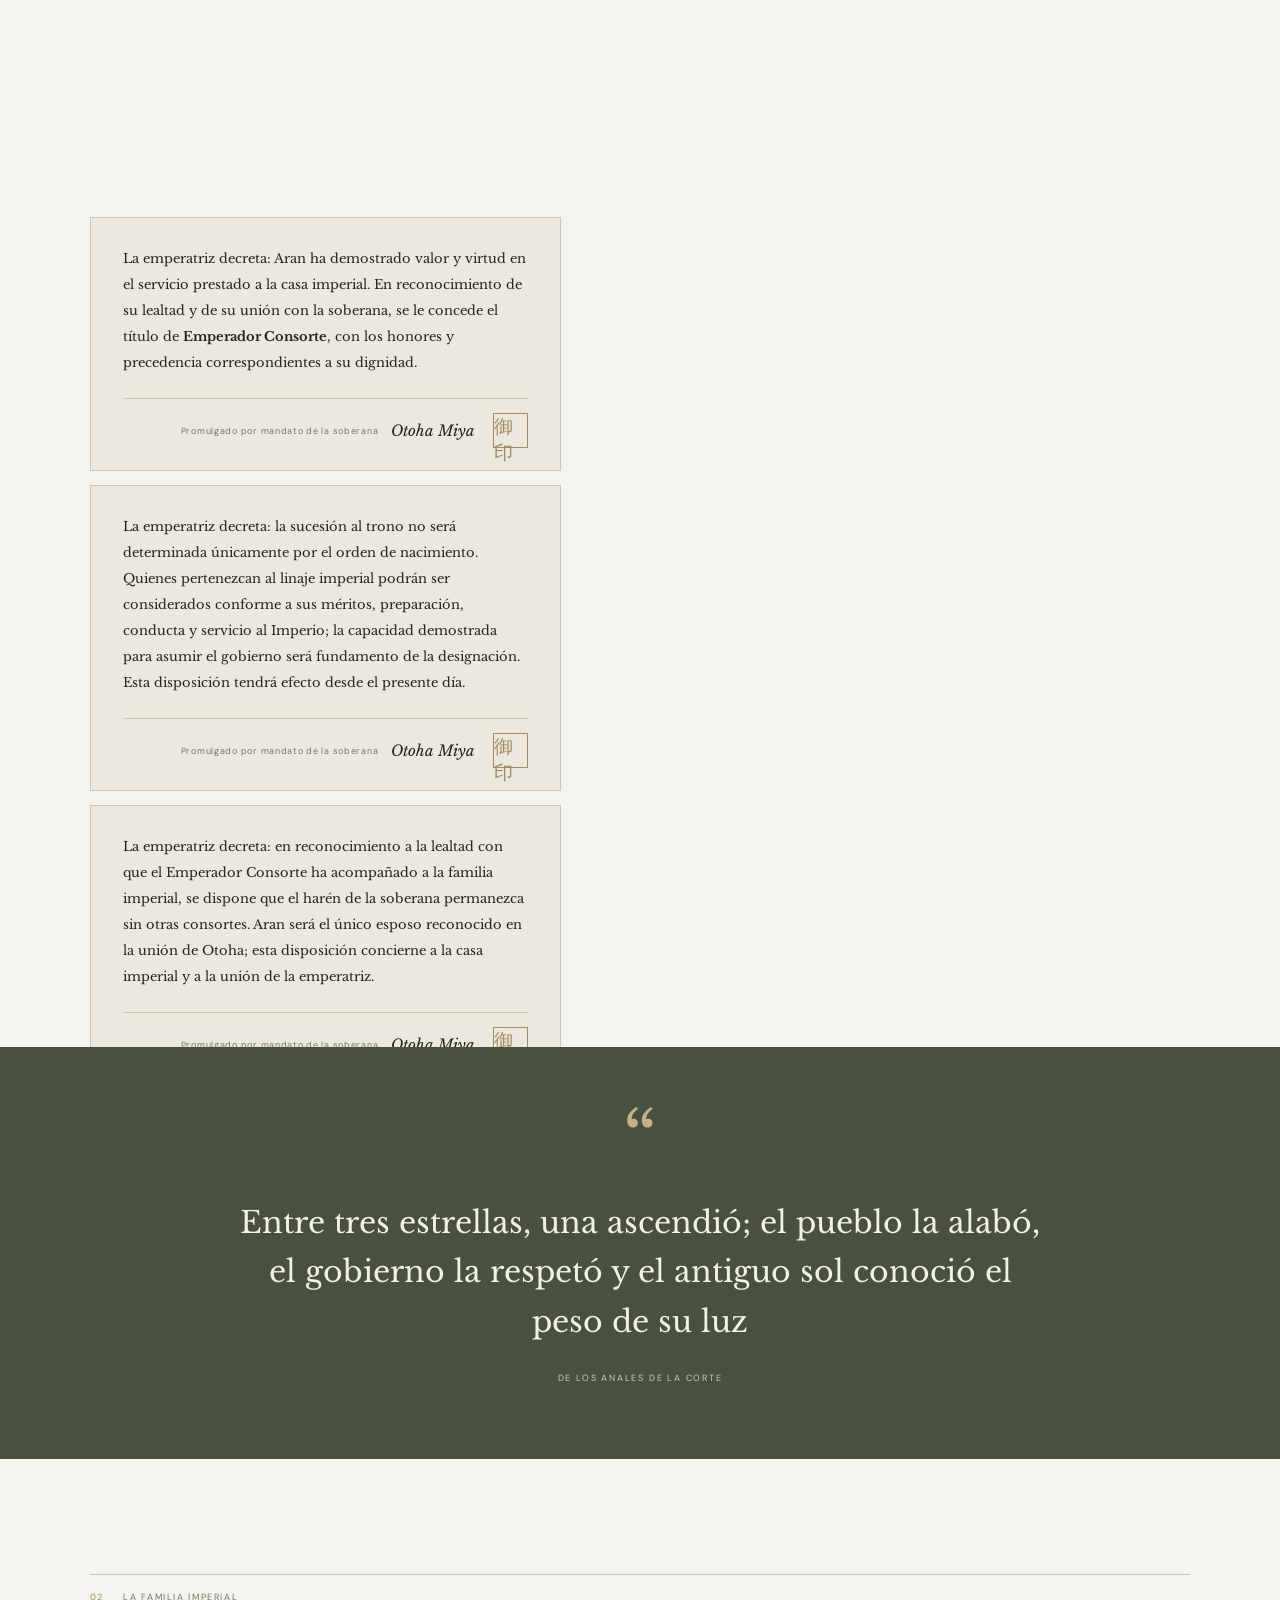
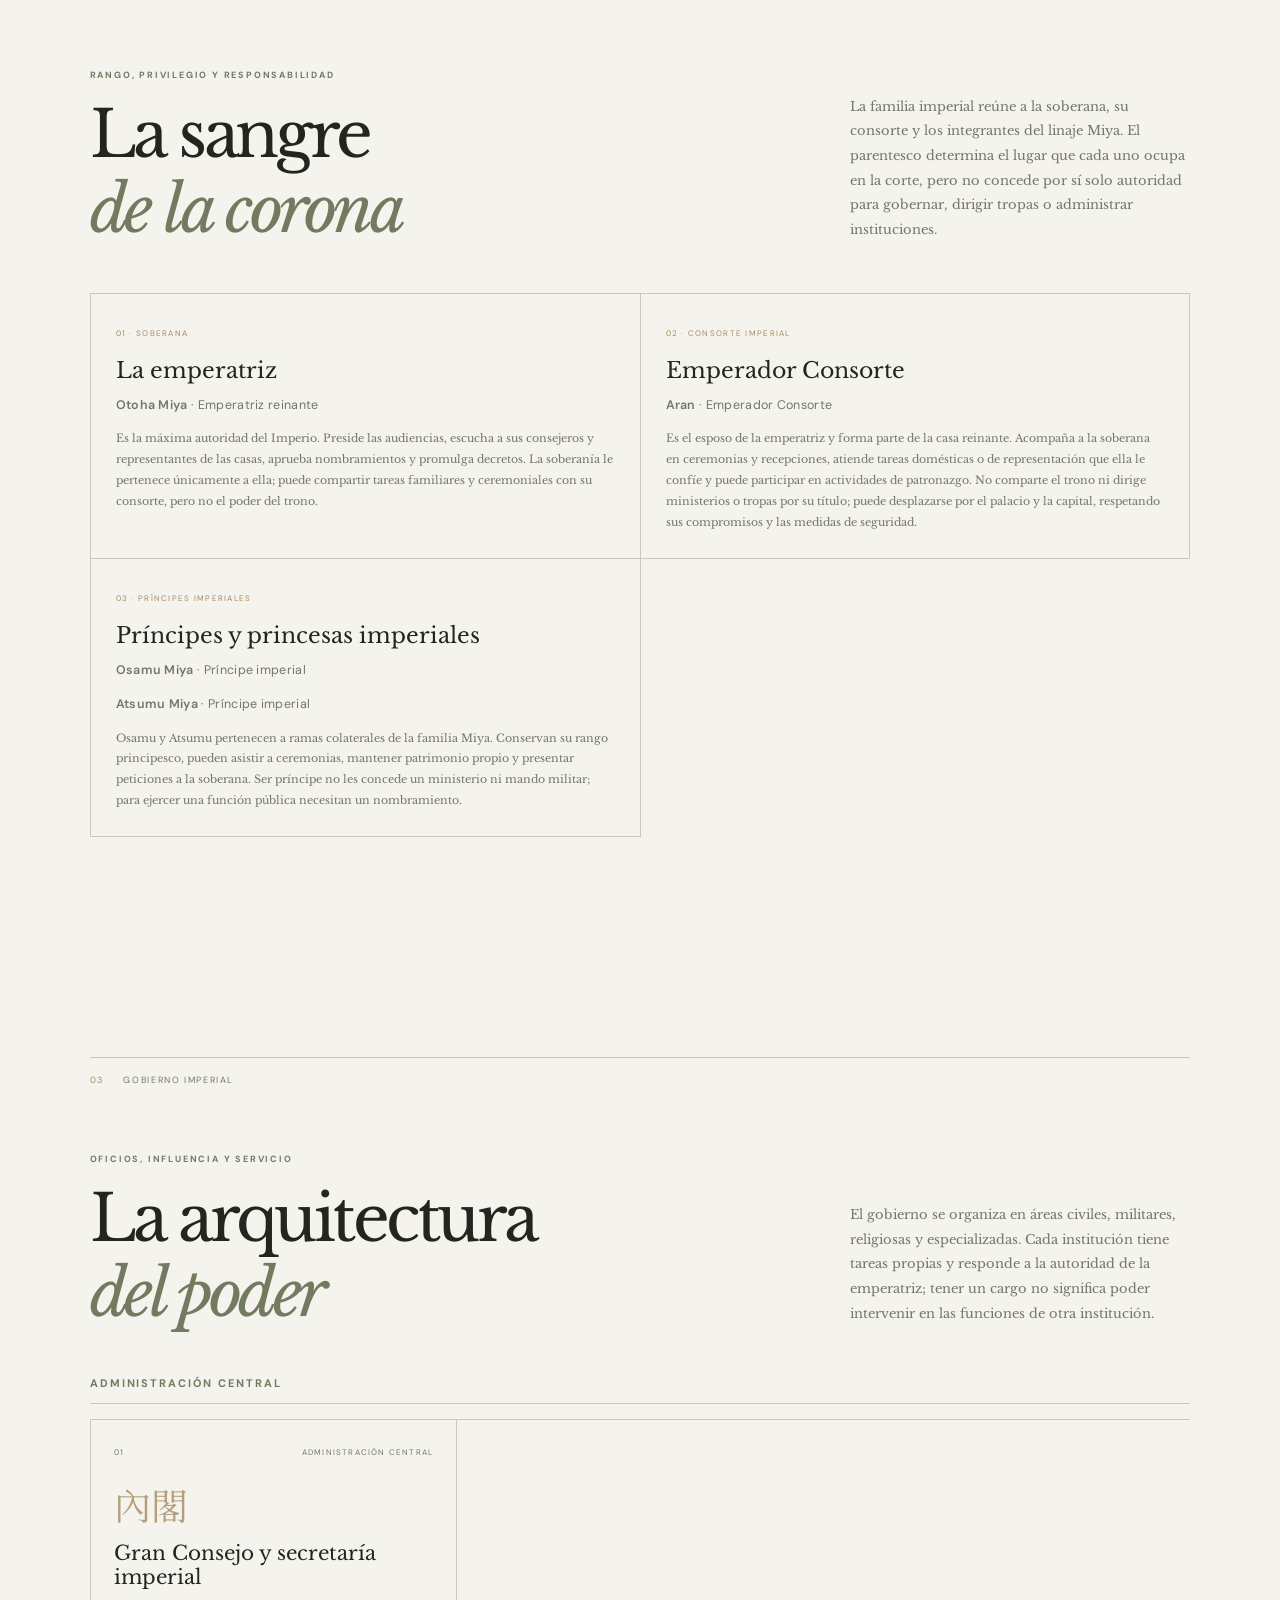
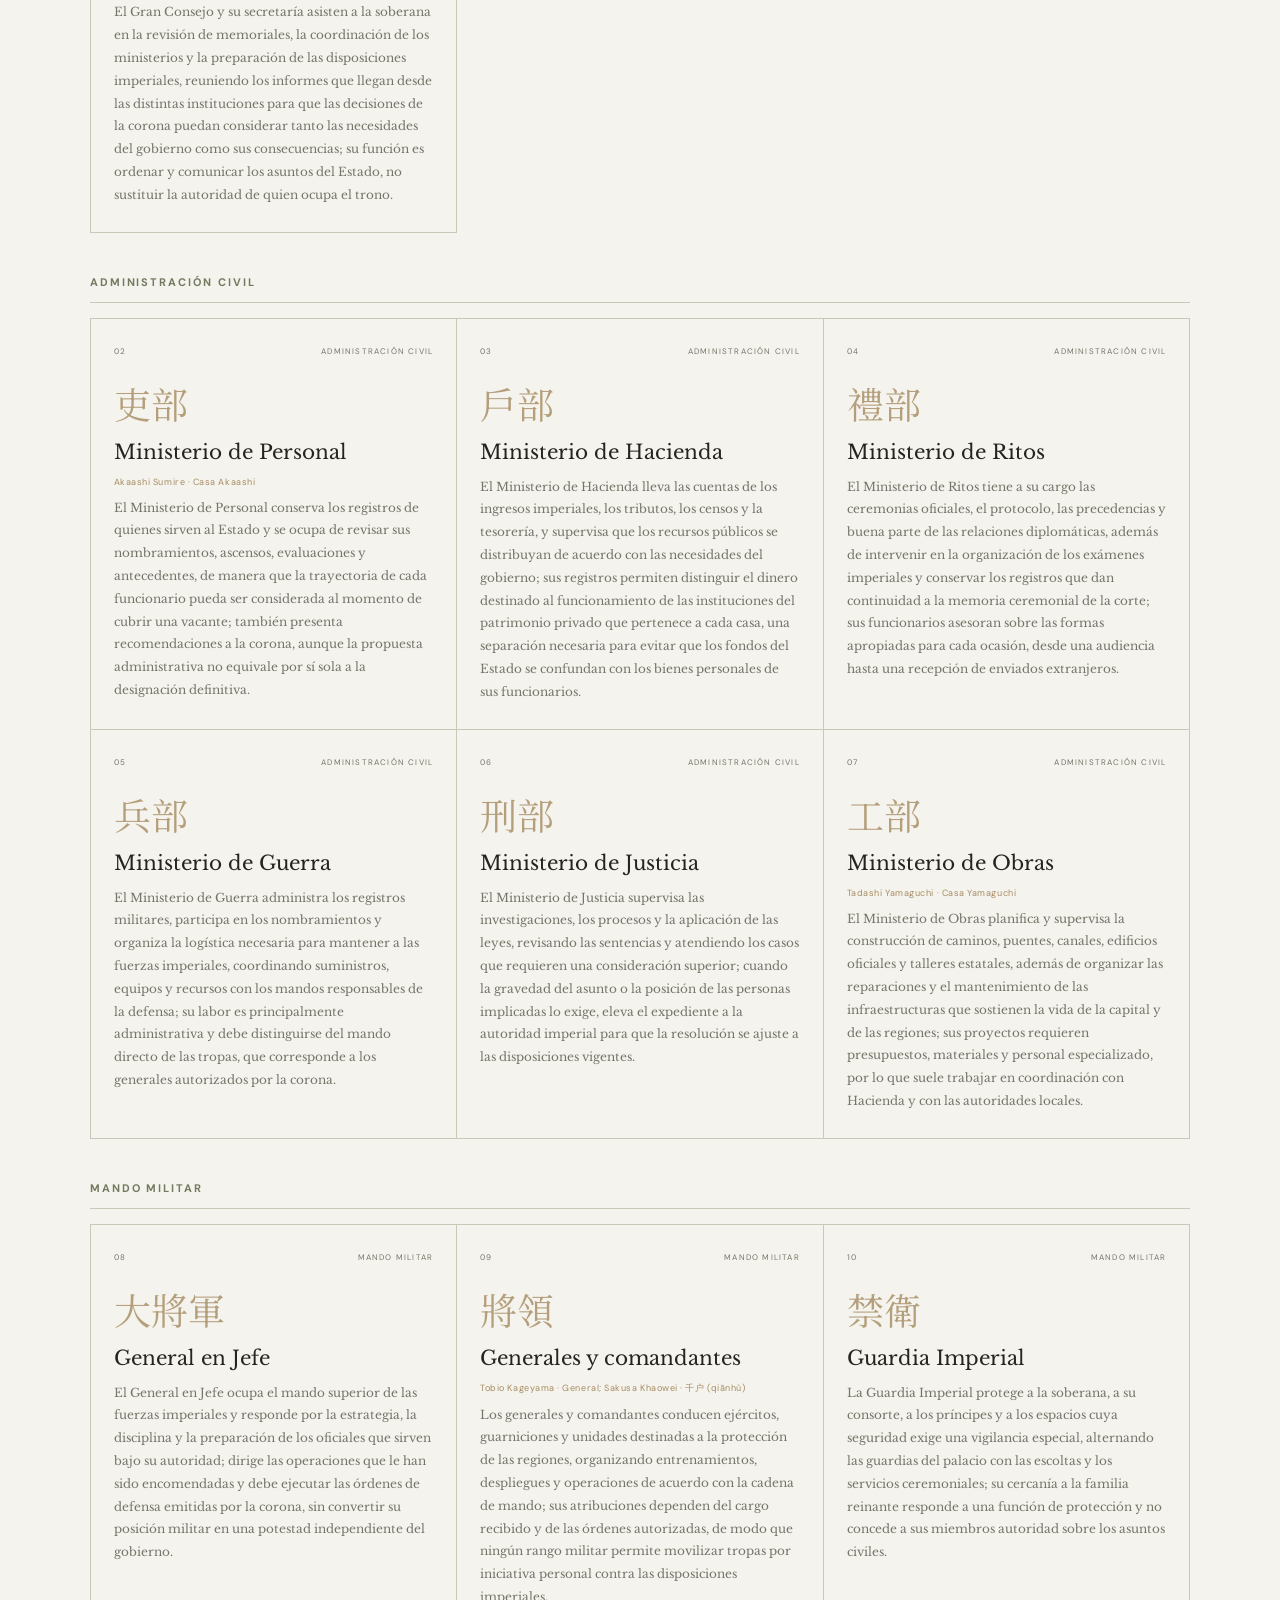
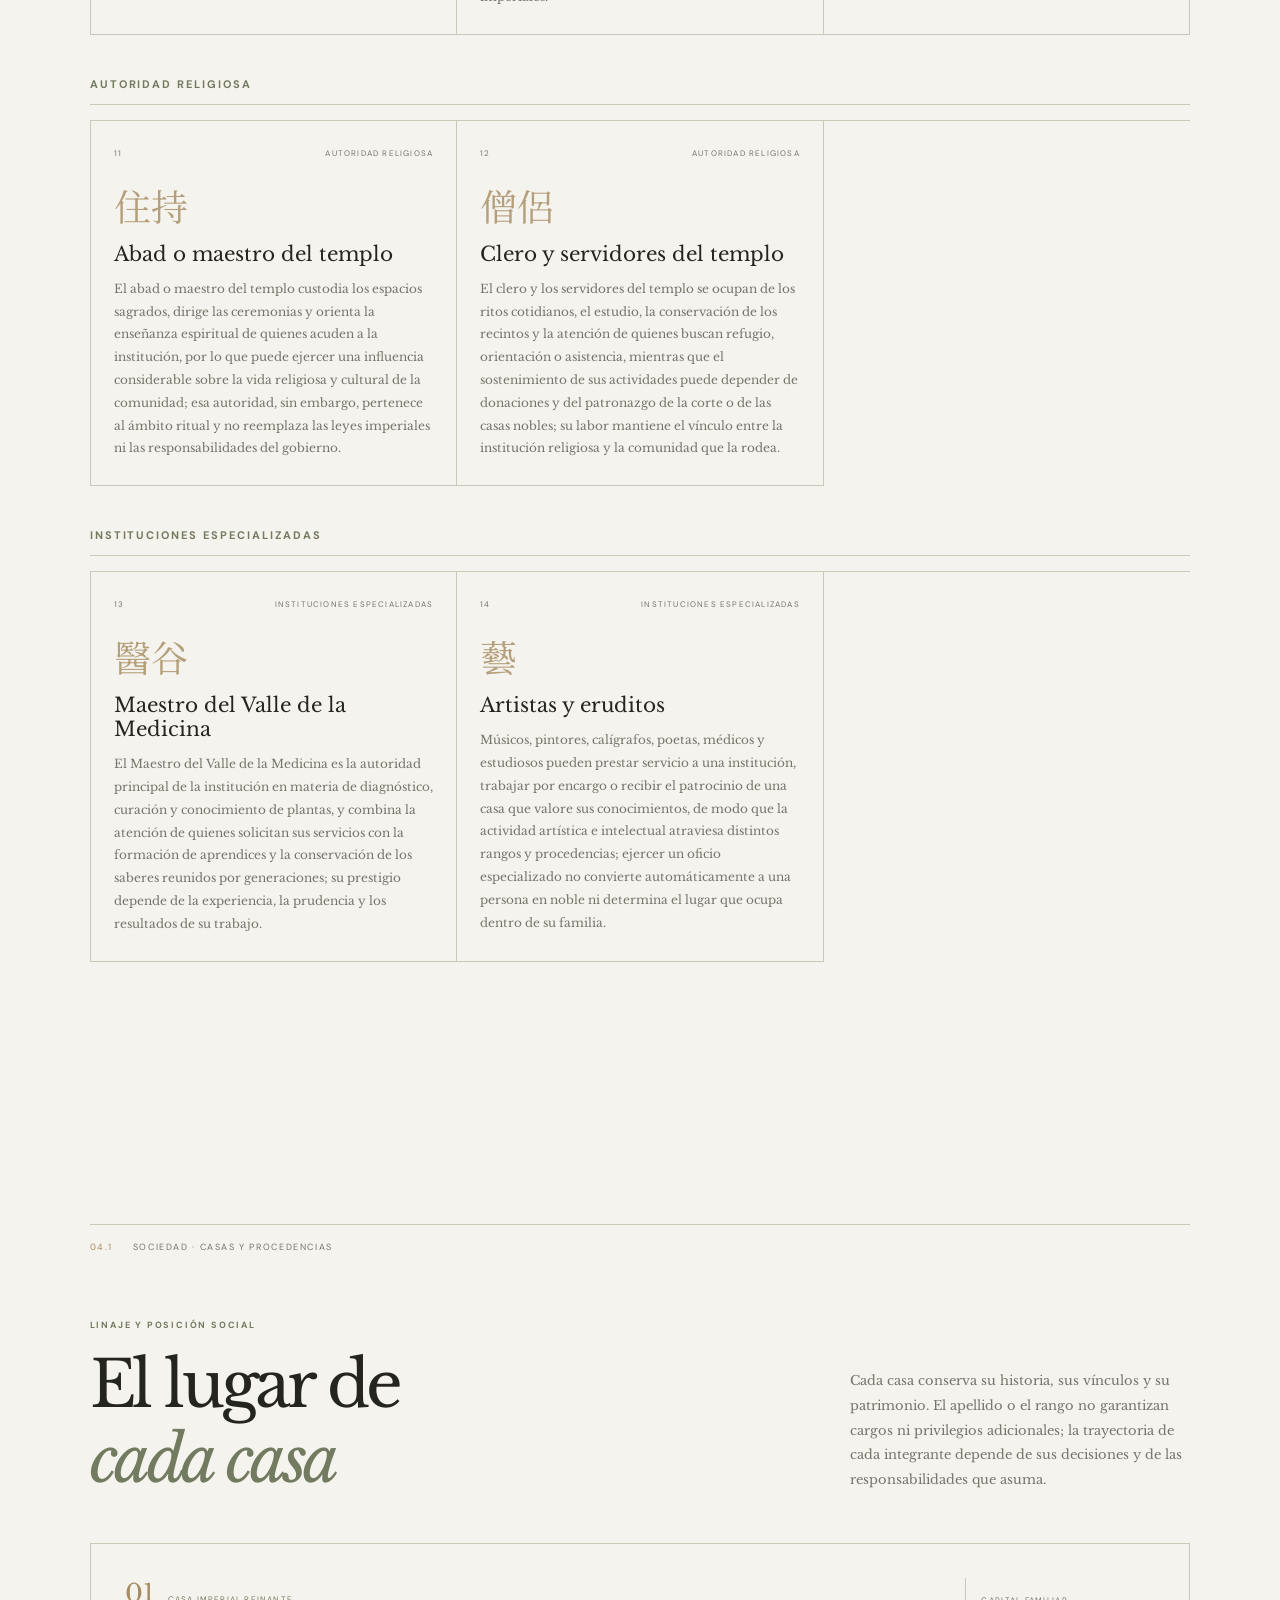
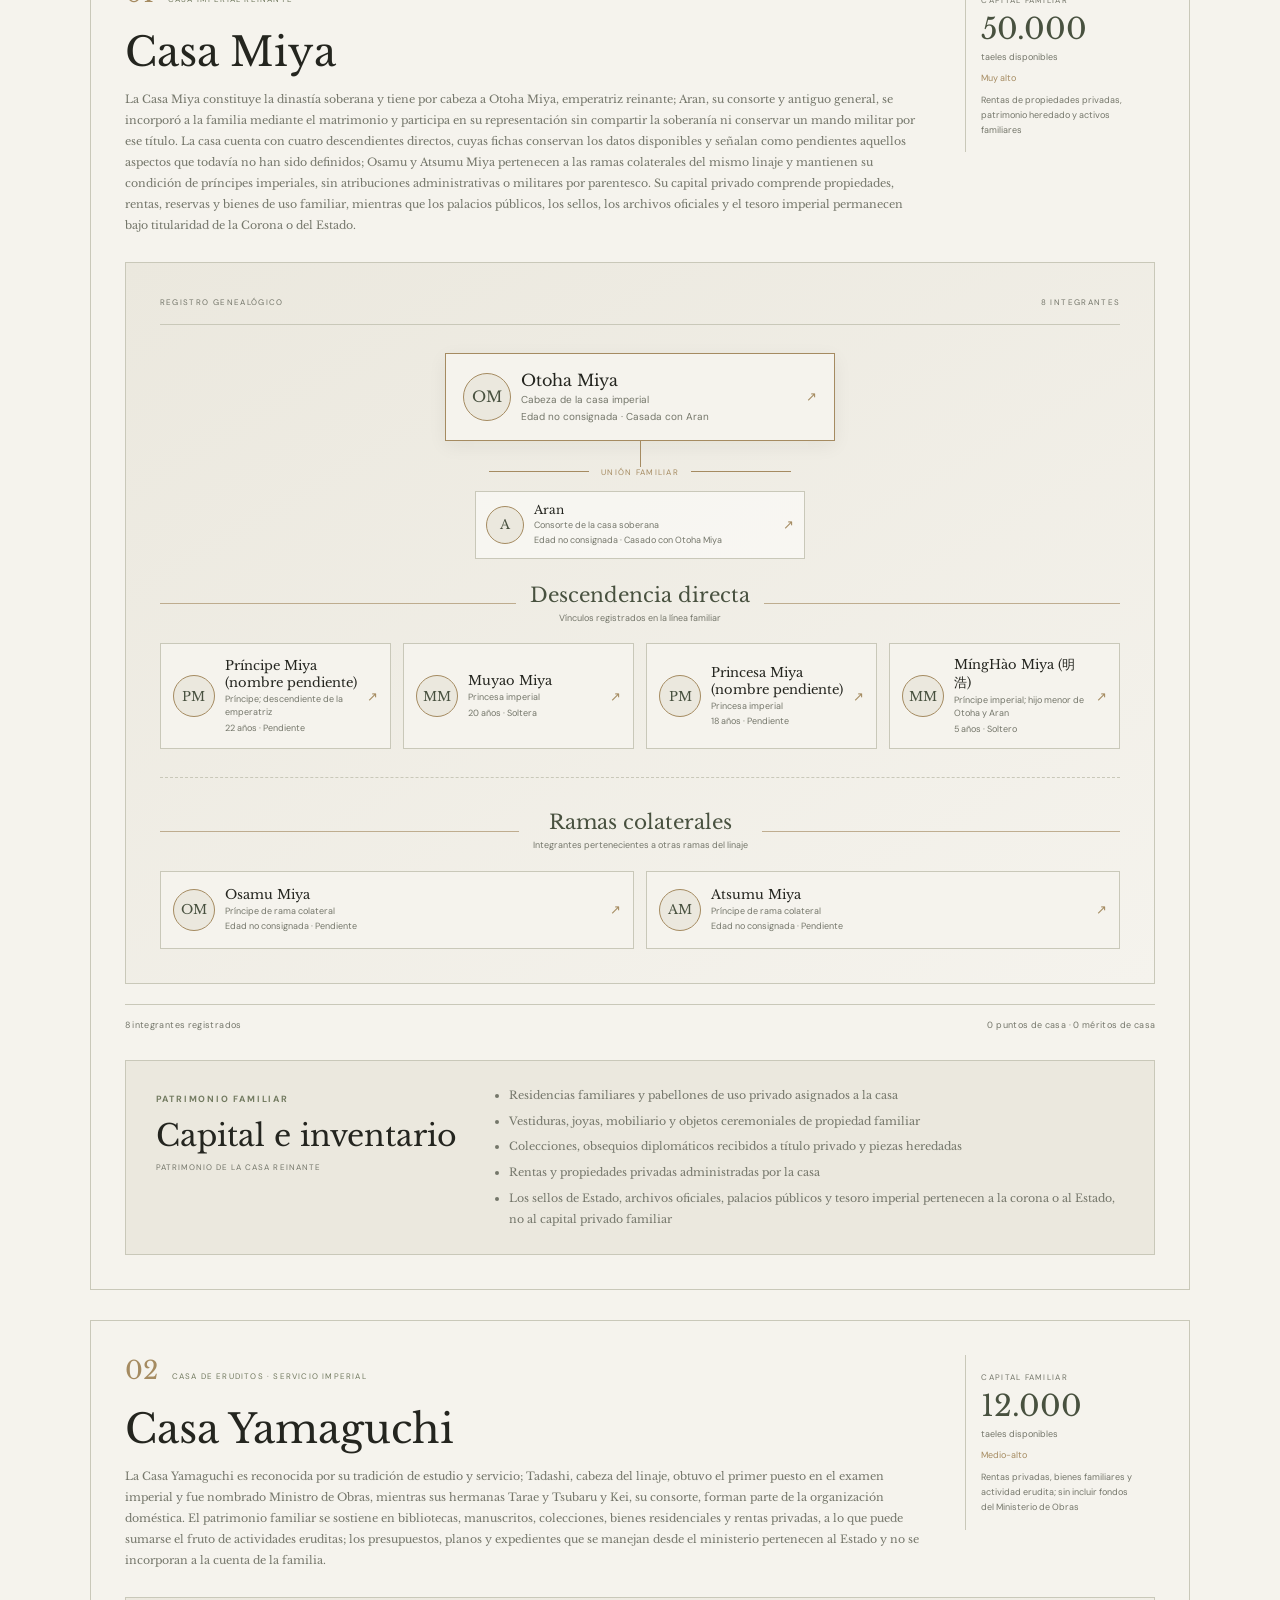
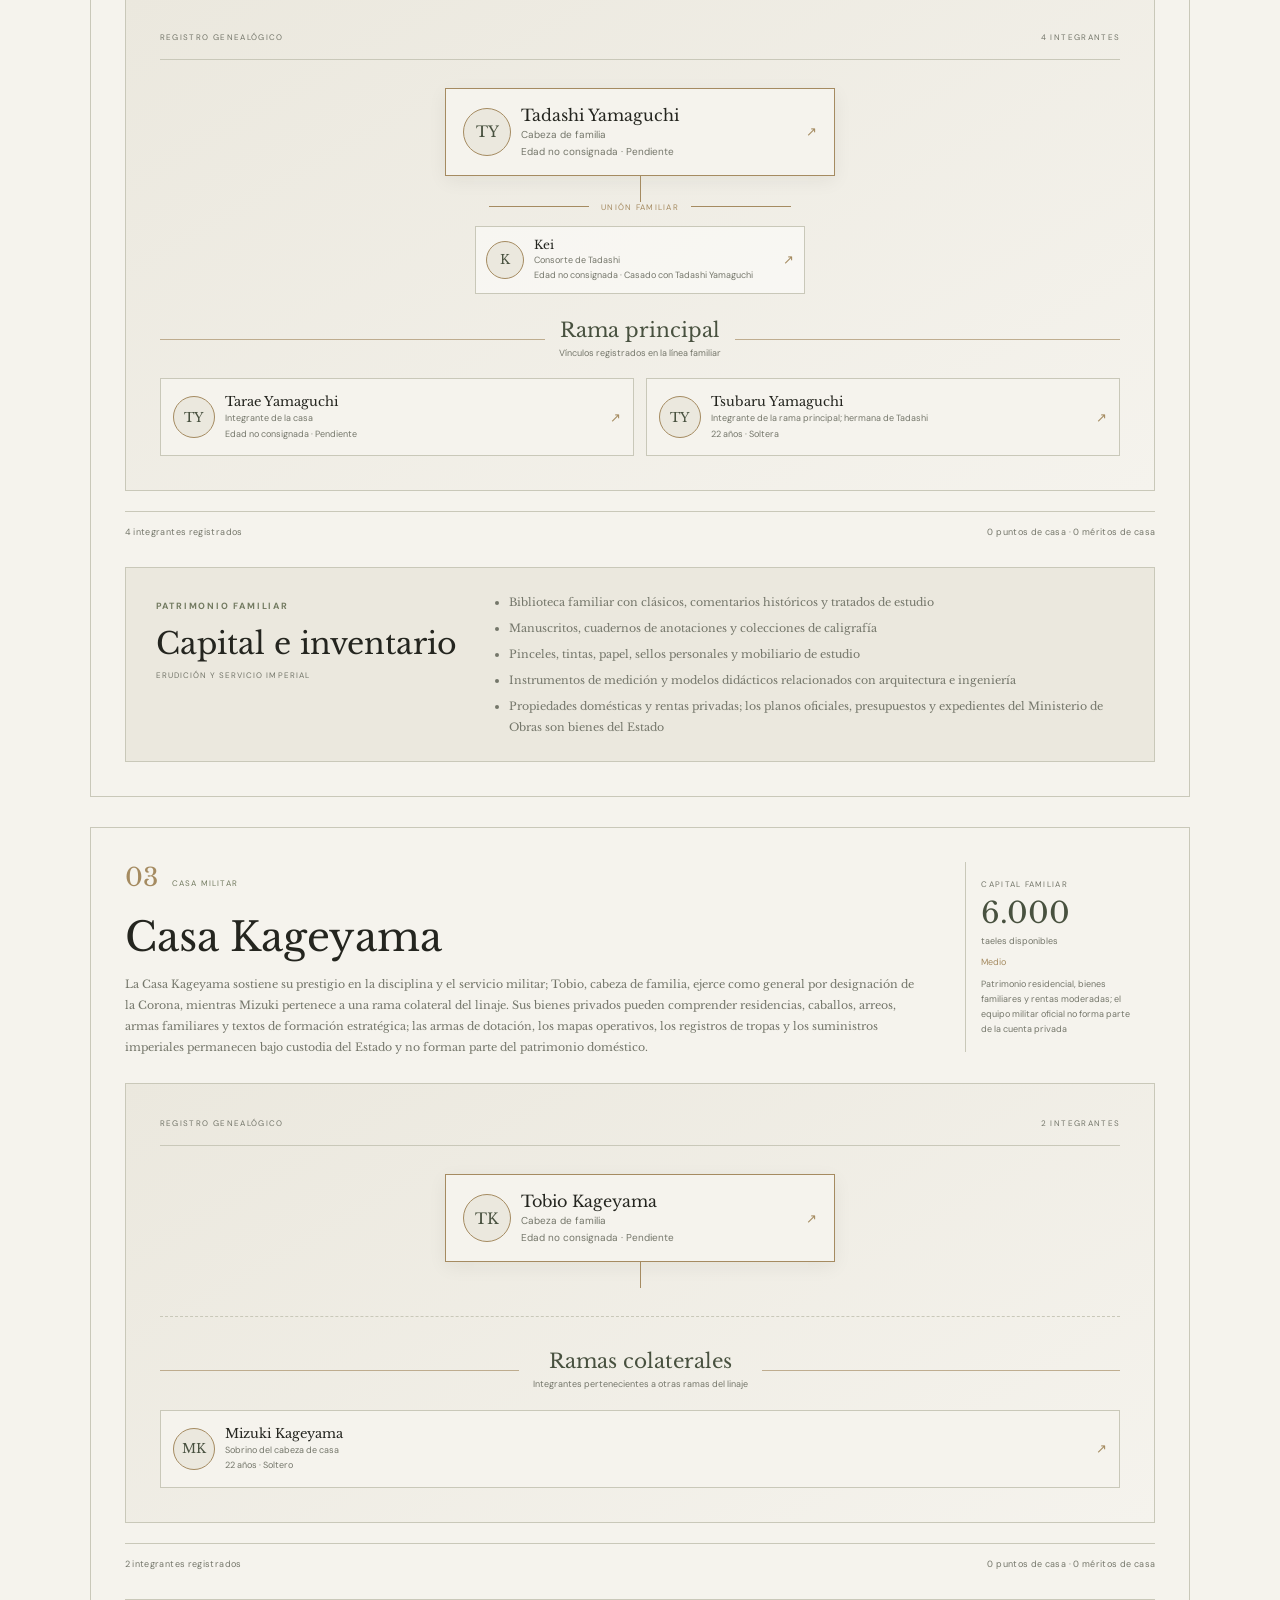
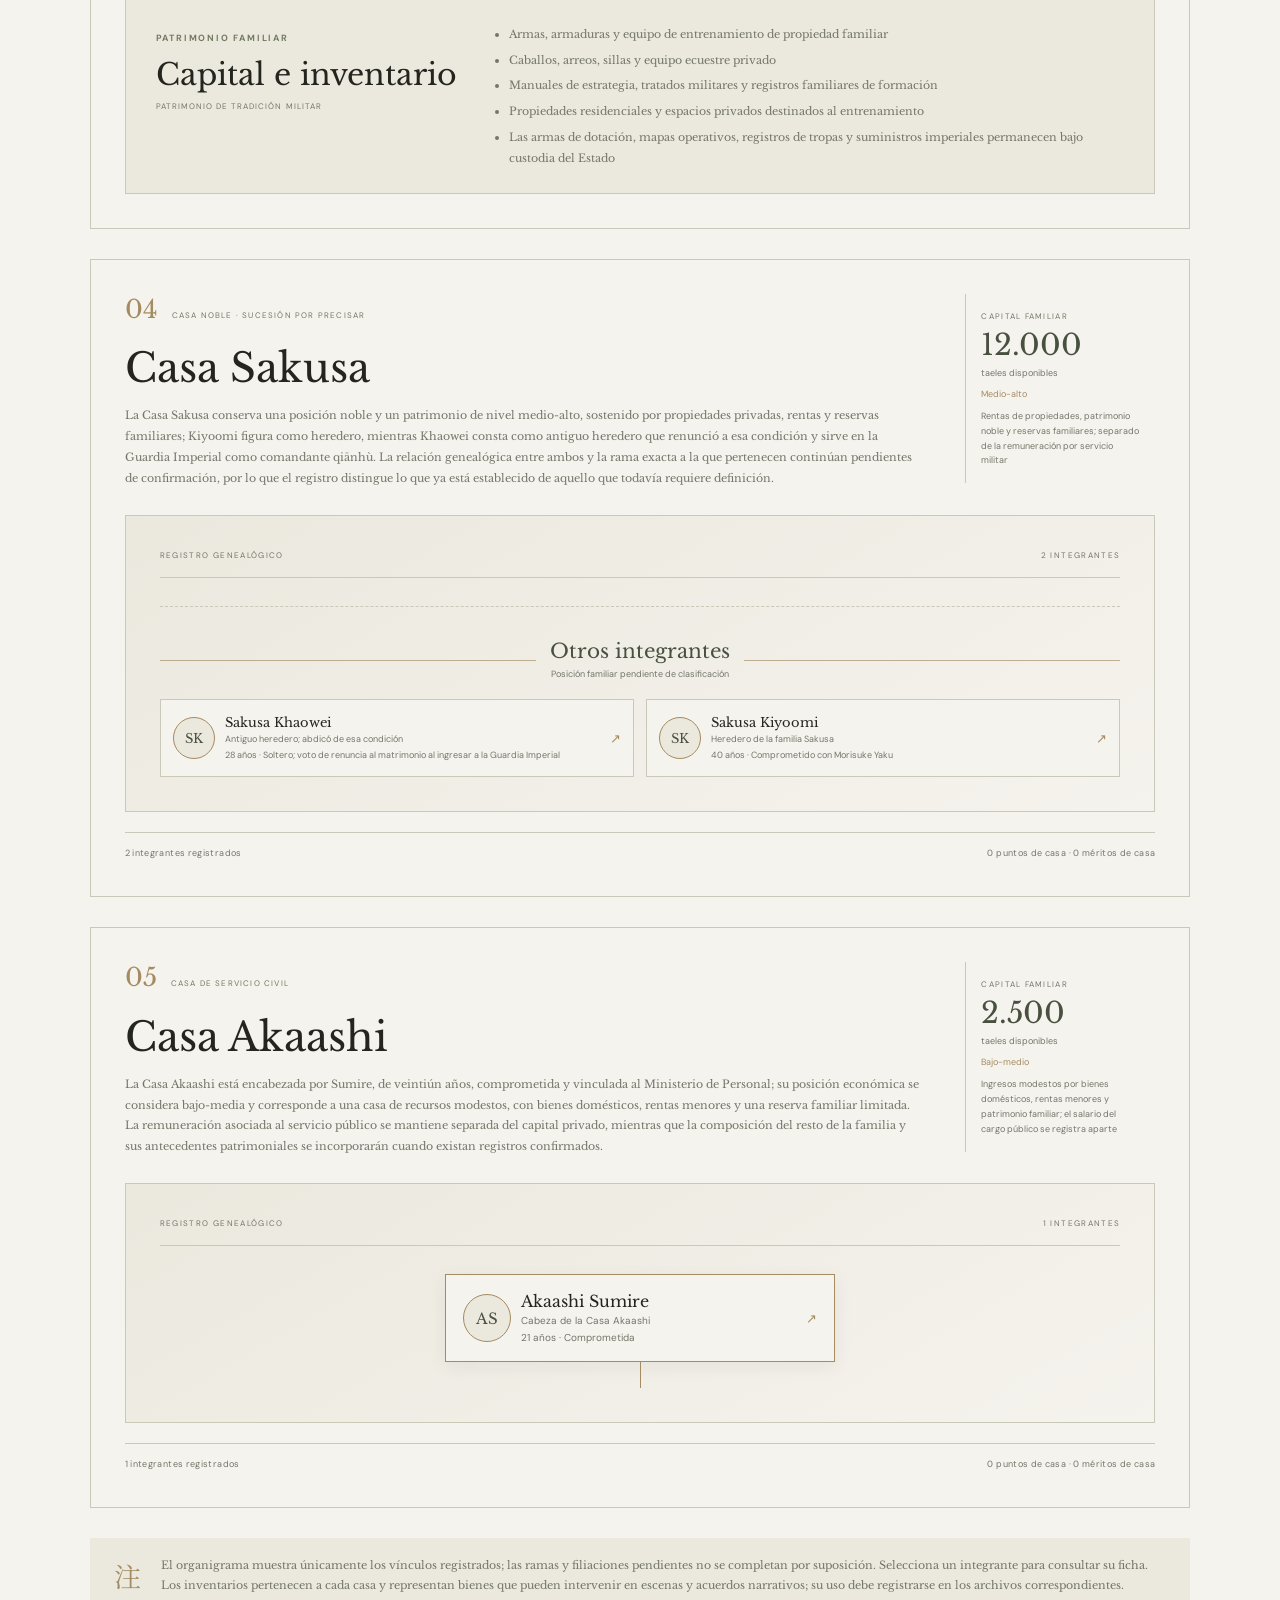
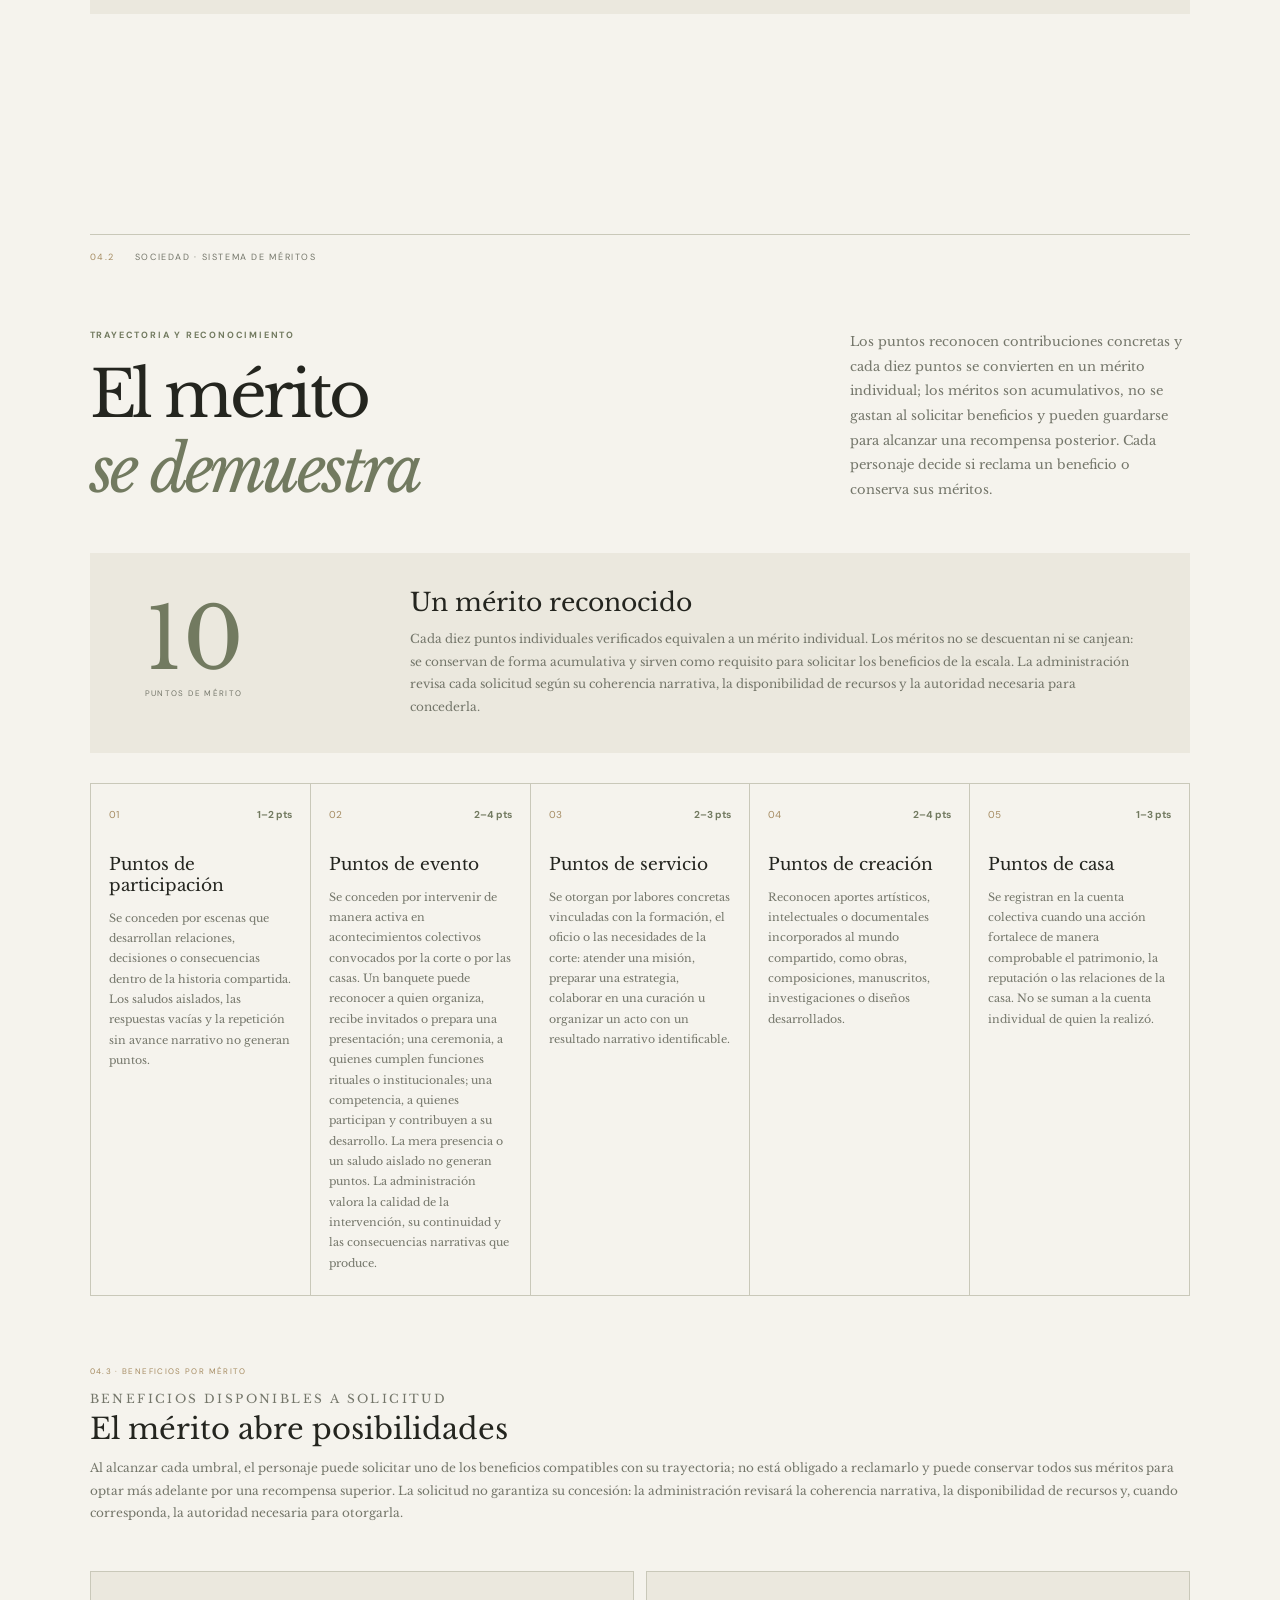
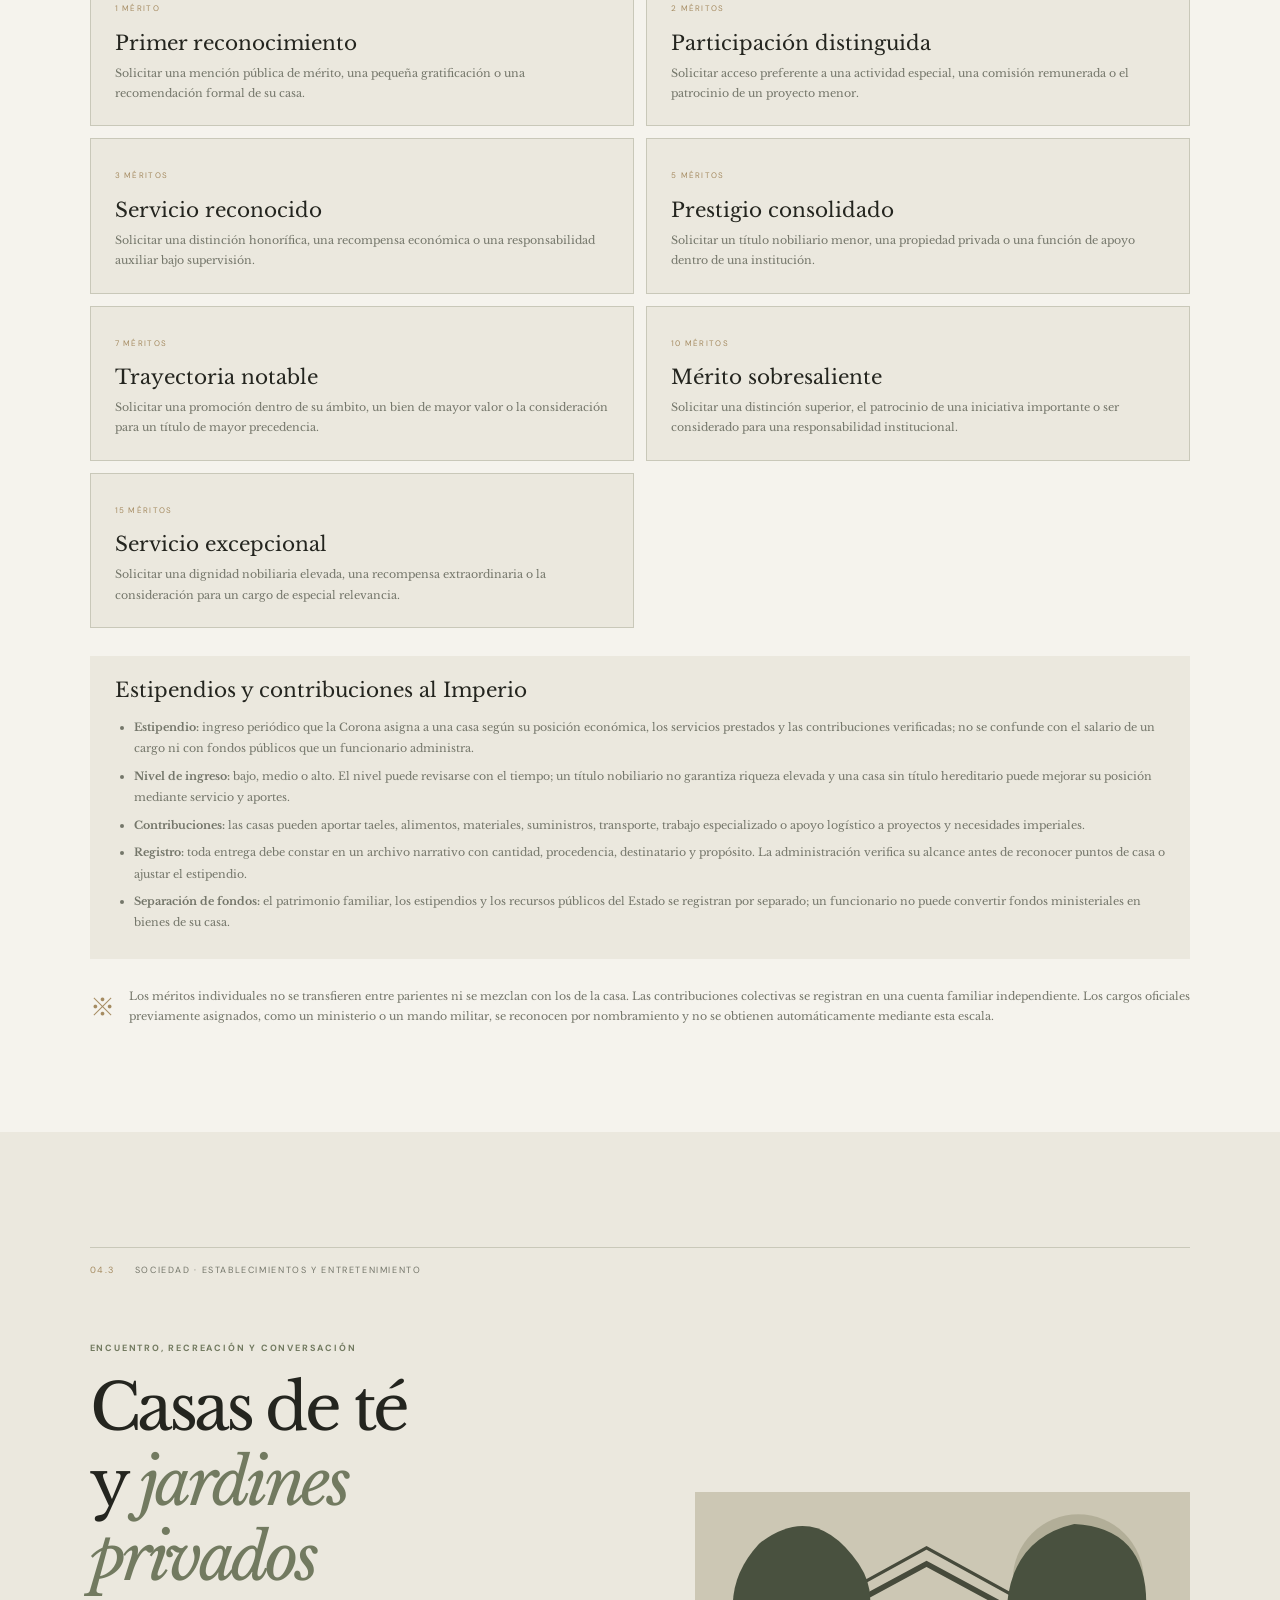
==== commit 7414c875: "Simplificar descripciones y jerarquía de la familia imperial en el Archivo" ====
--- a/archivo.html
+++ b/archivo.html
@@ -58,11 +58,11 @@
 
     <section class="section imperial-family-section" id="familia-imperial">
       <div class="section-tag"><span>02</span> LA FAMILIA IMPERIAL</div>
-      <div class="section-heading"><div><p class="eyebrow">Rango, privilegio y responsabilidad</p><h2>La sangre<br><em>de la corona</em></h2></div><p class="section-deck">La cercanía con la soberana concede precedencia, reconocimiento y ciertos privilegios dentro de la corte; sin embargo, pertenecer a la familia imperial no significa que cada integrante pueda intervenir por cuenta propia en la administración, pues el rango familiar y la autoridad de gobierno responden a responsabilidades distintas</p></div>
+      <div class="section-heading"><div><p class="eyebrow">Rango, privilegio y responsabilidad</p><h2>La sangre<br><em>de la corona</em></h2></div><p class="section-deck">La familia imperial reúne a la soberana, su consorte y los integrantes del linaje Miya. El parentesco determina el lugar que cada uno ocupa en la corte, pero no concede por sí solo autoridad para gobernar, dirigir tropas o administrar instituciones.</p></div>
       <div class="imperial-guide-grid">
-        <article class="imperial-guide-card"><span>01 · SOBERANA</span><h3>La emperatriz</h3><p class="imperial-person">Otoha Miya <span>· Emperatriz reinante</span></p><p>Quien ocupa el trono ejerce la máxima autoridad del imperio y responde por el equilibrio entre sus instituciones; preside las audiencias y las deliberaciones del consejo, recibe a funcionarios y representantes de las casas, escucha memoriales, examina recomendaciones y dispone los nombramientos y decretos que dan curso al gobierno. Su presencia en la corte no se limita a los actos ceremoniales, pues le corresponde atender los asuntos de Estado y decidir qué cuestiones requieren su intervención directa, mientras la representación familiar y doméstica puede compartirse con su consorte sin que ello suponga dividir la soberanía.</p></article>
-        <article class="imperial-guide-card"><span>02 · CONSORTE IMPERIAL</span><h3>Emperador Consorte</h3><p class="imperial-person">Aran <span>· Emperador Consorte</span></p><p>Quien ocupa este título acompaña a la soberana en ceremonias de Estado, recepciones, visitas y compromisos en los que corresponde que la casa reinante se presente unida; dentro del palacio participa en la organización de la residencia, supervisa los asuntos domésticos que le han sido confiados, recibe a los invitados de su ámbito y puede atender actividades de patronazgo, beneficencia y representación social. Su responsabilidad consiste en sostener la vida ceremonial y doméstica de la casa imperial, no en gobernar junto a la emperatriz ni sustituirla ante el consejo, por lo que el título no le concede autoridad propia sobre los ministerios o el ejército. No está confinado a los recintos privados y conserva libertad para desplazarse dentro y fuera del castillo, visitar establecimientos, atender asuntos personales y recorrer la capital, siempre que sus compromisos oficiales y las disposiciones de seguridad lo permitan.</p></article>
-        <article class="imperial-guide-card"><span>03 · PRÍNCIPES IMPERIALES</span><h3>Príncipes y princesas imperiales</h3><p class="imperial-person">Osamu Miya <span>· Príncipe imperial</span></p><p class="imperial-person">Atsumu Miya <span>· Príncipe imperial</span></p><p>Los integrantes de las ramas colaterales conservan su rango dentro de la familia reinante y participan en la vida ceremonial de la corte conforme a su precedencia; pueden mantener residencias y patrimonio propios, asistir a actos oficiales, presentar peticiones y ofrecer consejo cuando la soberana solicita su parecer. Su parentesco les concede reconocimiento y cercanía con la casa imperial, pero no los convierte en titulares de ministerios ni les atribuye competencias administrativas o militares por el solo hecho de ser príncipes; cualquier responsabilidad pública requiere un nombramiento específico de la corona.</p></article>
+        <article class="imperial-guide-card"><span>01 · SOBERANA</span><h3>La emperatriz</h3><p class="imperial-person">Otoha Miya <span>· Emperatriz reinante</span></p><p>Es la máxima autoridad del Imperio. Preside las audiencias, escucha a sus consejeros y representantes de las casas, aprueba nombramientos y promulga decretos. La soberanía le pertenece únicamente a ella; puede compartir tareas familiares y ceremoniales con su consorte, pero no el poder del trono.</p></article>
+        <article class="imperial-guide-card"><span>02 · CONSORTE IMPERIAL</span><h3>Emperador Consorte</h3><p class="imperial-person">Aran <span>· Emperador Consorte</span></p><p>Es el esposo de la emperatriz y forma parte de la casa reinante. Acompaña a la soberana en ceremonias y recepciones, atiende tareas domésticas o de representación que ella le confíe y puede participar en actividades de patronazgo. No comparte el trono ni dirige ministerios o tropas por su título; puede desplazarse por el palacio y la capital, respetando sus compromisos y las medidas de seguridad.</p></article>
+        <article class="imperial-guide-card"><span>03 · PRÍNCIPES IMPERIALES</span><h3>Príncipes y princesas imperiales</h3><p class="imperial-person">Osamu Miya <span>· Príncipe imperial</span></p><p class="imperial-person">Atsumu Miya <span>· Príncipe imperial</span></p><p>Osamu y Atsumu pertenecen a ramas colaterales de la familia Miya. Conservan su rango principesco, pueden asistir a ceremonias, mantener patrimonio propio y presentar peticiones a la soberana. Ser príncipe no les concede un ministerio ni mando militar; para ejercer una función pública necesitan un nombramiento.</p></article>
          
         
       </div>
@@ -71,13 +71,13 @@
 
     <section class="section court-section" id="corte">
       <div class="section-tag"><span>03</span> GOBIERNO IMPERIAL</div>
-      <div class="section-heading"><div><p class="eyebrow">Oficios, influencia y servicio</p><h2>La arquitectura<br><em>del poder</em></h2></div><p class="section-deck">El gobierno imperial reúne una administración civil, una cadena de mando militar y diversas instituciones religiosas y especializadas, cuyos deberes se relacionan sin confundirse entre sí; todas responden, dentro de sus respectivas competencias, a la autoridad de la soberana y a las disposiciones que regulan el funcionamiento del Estado</p></div>
+      <div class="section-heading"><div><p class="eyebrow">Oficios, influencia y servicio</p><h2>La arquitectura<br><em>del poder</em></h2></div><p class="section-deck">El gobierno se organiza en áreas civiles, militares, religiosas y especializadas. Cada institución tiene tareas propias y responde a la autoridad de la emperatriz; tener un cargo no significa poder intervenir en las funciones de otra institución.</p></div>
       <div class="institution-grid" id="institutions-grid"></div>
     </section>
 
     <section class="section society-section" id="linajes">
       <div class="section-tag"><span>04.1</span> SOCIEDAD · CASAS Y PROCEDENCIAS</div>
-      <div class="section-heading"><div><p class="eyebrow">Linaje y posición social</p><h2>El lugar de<br><em>cada casa</em></h2></div><p class="section-deck">La procedencia de una familia puede influir en sus vínculos, recursos y expectativas dentro de la sociedad, pero no determina de antemano el destino de sus integrantes ni garantiza el ascenso; el reconocimiento debe construirse mediante las decisiones, los servicios y las contribuciones que cada persona consiga demostrar</p></div>
+      <div class="section-heading"><div><p class="eyebrow">Linaje y posición social</p><h2>El lugar de<br><em>cada casa</em></h2></div><p class="section-deck">Cada casa conserva su historia, sus vínculos y su patrimonio. El apellido o el rango no garantizan cargos ni privilegios adicionales; la trayectoria de cada integrante depende de sus decisiones y de las responsabilidades que asuma.</p></div>
       <div class="house-organigrams" id="houses-grid"></div>
       <div class="note-box"><span class="note-symbol">注</span><p>El organigrama muestra únicamente los vínculos registrados; las ramas y filiaciones pendientes no se completan por suposición. Selecciona un integrante para consultar su ficha. Los inventarios pertenecen a cada casa y representan bienes que pueden intervenir en escenas y acuerdos narrativos; su uso debe registrarse en los archivos correspondientes.</p></div><div id="archive-member-profile" class="member-profile-panel" hidden></div>
     </section>
@@ -140,14 +140,14 @@
 
     <section class="women-section section" id="vida-cortesana">
       <div class="section-tag"><span>05</span> CASAS · VIDA FAMILIAR</div>
-      <div class="women-layout"><div><p class="eyebrow">Parentesco, matrimonio y representación</p><h2>La vida<br><em>familiar</em></h2><p class="women-intro">La casa es el primer espacio de pertenencia, formación y protección de cada personaje; en ella se transmiten el nombre, los bienes y las obligaciones del linaje, pero también se negocian las libertades individuales, los matrimonios y las responsabilidades que cada integrante asume conforme a su edad, experiencia y posición</p><span class="women-seal">家禮</span></div><div class="obediences" id="obediences-list"></div></div>
+      <div class="women-layout"><div><p class="eyebrow">Parentesco, matrimonio y representación</p><h2>La vida<br><em>familiar</em></h2><p class="women-intro">La casa reúne a quienes comparten un linaje o un hogar. Allí se organizan los bienes comunes, los vínculos familiares y las responsabilidades; cada integrante conserva su propia voluntad y puede desarrollar una trayectoria distinta.</p><span class="women-seal">家禮</span></div><div class="obediences" id="obediences-list"></div></div>
       <div class="family-subtag">05.1 · LIBERTADES Y OBLIGACIONES</div><div class="agency-panel"><div><p class="eyebrow">Libertades y obligaciones</p><h3>El decoro regula la conducta, no elimina la autonomía</h3><p>Hombres y mujeres pueden estudiar, administrar bienes propios, cultivar las artes, mantener correspondencia y asistir a ceremonias, así como participar en actividades sociales, intelectuales o públicas que correspondan a su rango y a las circunstancias de cada ocasión; el decoro establece la forma adecuada de conducirse, pero no supone que deban renunciar a su autonomía ni permanecer apartados de la vida exterior. El matrimonio, por su parte, crea compromisos de lealtad, convivencia y representación, y quien asume el lugar de consorte se ocupa de las responsabilidades domésticas y sociales vinculadas a esa función, tanto en un matrimonio entre hombre y mujer como en uno entre personas del mismo sexo; la cabeza de casa conserva la representación formal del linaje, aunque puede delegar tareas y compartir decisiones con su pareja cuando así lo acuerden.</p></div><div class="agency-list" id="agency-list"></div></div>
       <div class="conduct-section" id="conduct-content"></div>
     </section>
 
     <section class="section auction-section" id="subastas">
       <div class="section-tag"><span>06</span> ECONOMÍA · SUBASTAS</div>
-      <div class="auction-head"><div><p class="eyebrow">Objetos de procedencia singular</p><h2>La memoria<br><em>tiene precio</em></h2></div><p>Las casas pueden utilizar el dinero de su cuenta familiar para adquirir objetos en las subastas o participar en actividades económicas; también pueden ofrecer en subasta objetos de su propio patrimonio para obtener dinero y aumentar su capital privado; cada pieza deberá pertenecer legítimamente a quien la presenta y contar con una descripción de su procedencia y estado, mientras que las ofertas, adjudicaciones y pagos se registrarán conforme a las reglas económicas del grupo. Ninguna familia podrá disponer de bienes imperiales, públicos o ajenos como si fueran propios</p></div>
+      <div class="auction-head"><div><p class="eyebrow">Objetos de procedencia singular</p><h2>La memoria<br><em>tiene precio</em></h2></div><p>Las casas pueden comprar en las subastas con su capital familiar o proponer objetos propios para la venta. Cada lote debe indicar quién es su propietario, de dónde procede y en qué estado se encuentra; las ofertas y los pagos se registran. No pueden venderse bienes imperiales, públicos ni ajenos.</p></div>
       <div class="auction-list" id="auction-list"></div>
 
 
@@ -156,14 +156,14 @@
 
     <section class="section agenda-section" id="agenda">
       <div class="section-tag"><span>07</span> AGENDA DE LA CORTE</div>
-      <div class="section-heading"><div><p class="eyebrow">Días reales · semanas de tres días</p><h2>El curso<br><em>de los días</em></h2></div><p class="section-deck">El calendario del rol utiliza una equivalencia fija: tres días de la vida real corresponden a una semana dentro del grupo. Por tanto, cada bloque de tres días reales abre una nueva semana narrativa; la agenda se publica por jornadas y las convocatorias pueden extenderse según la participación. Los sucesos extraordinarios —inundaciones, tensiones militares, ceremonias, intrigas o epidemias— no se resuelven automáticamente al cambiar la semana: sus consecuencias continúan hasta que las escenas y decisiones de los personajes las desarrollen.</p></div>
+      <div class="section-heading"><div><p class="eyebrow">Días reales · semanas de tres días</p><h2>El curso<br><em>de los días</em></h2></div><p class="section-deck">En Tianming, tres días reales equivalen a una semana dentro del rol. La agenda se organiza por jornadas y las actividades pueden extenderse según la participación. Los acontecimientos importantes no se resuelven solo porque cambie la semana: sus consecuencias continúan hasta que las escenas les den cierre.</p></div>
       <div class="agenda-grid" id="agenda-grid"></div>
       <div class="host-note"><span>宴</span><p>La familia anfitriona de cada banquete o fiesta de té se escogerá mediante una ruleta entre las casas participantes, y su designación se anunciará junto con la convocatoria para que pueda preparar el espacio, recibir a los invitados y asumir las responsabilidades sociales que acompañan la celebración</p></div>
     </section>
 
     <section class="section standings-section" id="archivo">
       <div class="section-tag"><span>08</span> REGISTRO DE TRAYECTORIAS</div>
-      <div class="section-heading"><div><p class="eyebrow">Mérito acumulado por casa</p><h2>El libro<br><em>de las familias</em></h2></div><p class="section-deck">El archivo público reúne el estado de cada casa, el capital privado registrado y las contribuciones de sus integrantes, permitiendo consultar cómo se distribuyen los puntos y méritos dentro de cada familia; los registros se actualizarán a medida que la administración verifique nuevas participaciones, de modo que las cifras publicadas correspondan a movimientos documentados y no a estimaciones</p></div>
+      <div class="section-heading"><div><p class="eyebrow">Mérito acumulado por casa</p><h2>El libro<br><em>de las familias</em></h2></div><p class="section-deck">Aquí se consulta el capital familiar, los puntos de casa y los méritos colectivos. Las cifras se actualizan cuando la administración verifica y registra un movimiento; no representan estimaciones ni incluyen fondos públicos.</p></div>
       <div id="standings" class="standings-list"></div>
       <p class="standings-note">Cada casa dispone de una cuenta familiar compartida para compras, subastas y contribuciones. Este registro muestra el capital y los resultados colectivos; las reglas para aportar recursos al Imperio se explican en el apartado de méritos. El patrimonio y los inventarios se consultan dentro de la ficha de cada casa. Los fondos públicos administrados por funcionarios nunca forman parte de las cuentas familiares.</p>
     </section>
--- a/styles.css
+++ b/styles.css
@@ -337,3 +337,70 @@
  .tea-illustration img{mix-blend-mode:screen;opacity:.78}
 }
 @media(prefers-color-scheme:light){:root{color-scheme:light}}
+
+.house-income-type{display:block;max-width:260px;font:9px/1.65 var(--sans)!important;color:var(--muted)!important;margin-top:5px}
+.family-budget>span{display:block;max-width:250px;line-height:1.6}
+@media(prefers-color-scheme:dark){
+ .family-budget>span,.family-budget em,.institution-holder,.institution-status,.house-organigram-foot,.standings-note,.auction-note,.host-note p,.merit-footnote p,.note-box p{color:var(--muted)}
+ .house-income-type{color:var(--muted)!important}
+ .family-contributions,.tea-social-block,.tea-activities,.games-economy-block,.rank-table-wrap,.merit-footnote{color:var(--ink)}
+ .family-contributions p,.family-contributions li,.tea-social-block p,.tea-activities p,.games-economy-block p,.rank-heading p,.merit-footnote p{color:var(--muted)}
+ .family-contributions h3,.tea-social-block h3,.tea-activities h3,.games-economy-block h3,.rank-heading h3{color:var(--ink)}
+ .institution-card p,.institution-card h4,.institution-card .institution-holder{color:var(--muted)}
+ .institution-card h4{color:var(--ink)}
+ .standing-main h3,.standing-main span,.family-wealth,.family-budget strong,.family-budget small{color:var(--ink)}
+ .family-budget{border-color:var(--line)}
+ .imperial-edict,.decree-card,.courtesan-roles article,.auction-lot,.profile-facts div{background:var(--paper);border-color:var(--line);color:var(--ink)}
+ .imperial-edict p,.decree-card p,.courtesan-roles p,.auction-lot p{color:var(--muted)}
+}
+
+
+/* Jerarquía editorial del Lobby: sociedad, familia, economía y méritos */
+.milestone-section{margin:48px 0 18px;padding-top:28px;border-top:1px solid var(--line)}
+.milestone-title{font:clamp(23px,3vw,32px) var(--serif);font-weight:400;margin:10px 0}
+.milestone-intro{max-width:850px;font:12px/1.95 var(--serif);color:var(--muted);margin:0}
+.lobby-milestones{margin-top:22px}
+.family-life-section{background:var(--paper2);max-width:none;padding-left:max(7%,calc((100% - 1240px)/2));padding-right:max(7%,calc((100% - 1240px)/2))}
+.family-principles{display:grid;grid-template-columns:repeat(3,minmax(0,1fr));gap:14px;margin-top:28px}
+.family-principles article{padding:24px 25px;border:1px solid var(--line);background:var(--paper)}
+.family-principles article>span{font:8px var(--sans);letter-spacing:.16em;color:var(--gold)}
+.family-principles h3{font:20px var(--serif);font-weight:400;margin:14px 0 9px}
+.family-principles p{font:11px/1.9 var(--serif);color:var(--muted);margin:0}
+.social-venues{margin-top:36px}
+.economy-overview{display:grid;grid-template-columns:1fr 1fr;gap:26px;align-items:start}
+.economy-column{min-width:0;padding:28px;border:1px solid var(--line);background:var(--paper2)}
+.economy-column>.family-subtag{margin:0 0 12px}
+.economy-column>h3{font:clamp(24px,3vw,32px) var(--serif);font-weight:400;margin:0 0 17px}
+.economy-column>p{font:12px/1.95 var(--serif);color:var(--muted);margin:0 0 15px}
+.economy-note{margin-top:22px}
+.merit-column .merit-intro{grid-template-columns:110px 1fr;gap:20px;padding:20px;margin:22px 0}
+.merit-column .merit-number strong{font-size:54px}
+.merit-column .merit-intro h4{font:17px var(--serif);font-weight:400;margin:0 0 6px}
+.merit-column .merit-intro p{font:10px/1.8 var(--serif);color:var(--muted);margin:0}
+.lobby-points{grid-template-columns:1fr 1fr;border-top:0;border-left:0;gap:0}
+.lobby-points .point-card{border:1px solid var(--line);padding:16px;margin:-.5px 0 0 -.5px}
+.lobby-points .point-card h4{font:15px var(--serif);font-weight:400;margin:16px 0 7px}
+.lobby-points .point-card p{font:10px/1.8 var(--serif);color:var(--muted);margin:0}
+.lobby-points .point-head{font-size:9px}
+.economy-more{font:10px/1.8 var(--sans)!important;margin-top:18px!important}
+@media(max-width:900px){
+ .economy-overview{grid-template-columns:1fr}
+ .family-principles{grid-template-columns:1fr 1fr}
+}
+@media(max-width:620px){
+ .family-principles{grid-template-columns:1fr}
+ .economy-column{padding:21px 18px}
+ .merit-column .merit-intro{grid-template-columns:82px 1fr;gap:14px}
+ .merit-column .merit-number strong{font-size:45px}
+ .lobby-points{grid-template-columns:1fr}
+ .milestone-section{margin-top:35px;padding-top:22px}
+ .milestone-intro{font-size:11px}
+}
+@media(prefers-color-scheme:dark){
+ .family-life-section,.economy-column{background:var(--paper2);color:var(--ink)}
+ .family-principles article{background:var(--paper);border-color:var(--line)}
+ .family-principles h3,.milestone-title,.economy-column>h3{color:var(--ink)}
+ .family-principles p,.milestone-intro,.economy-column>p,.lobby-points .point-card p{color:var(--muted)}
+ .lobby-points .point-card{background:var(--paper);border-color:var(--line)}
+ .economy-more{color:var(--muted)}
+}
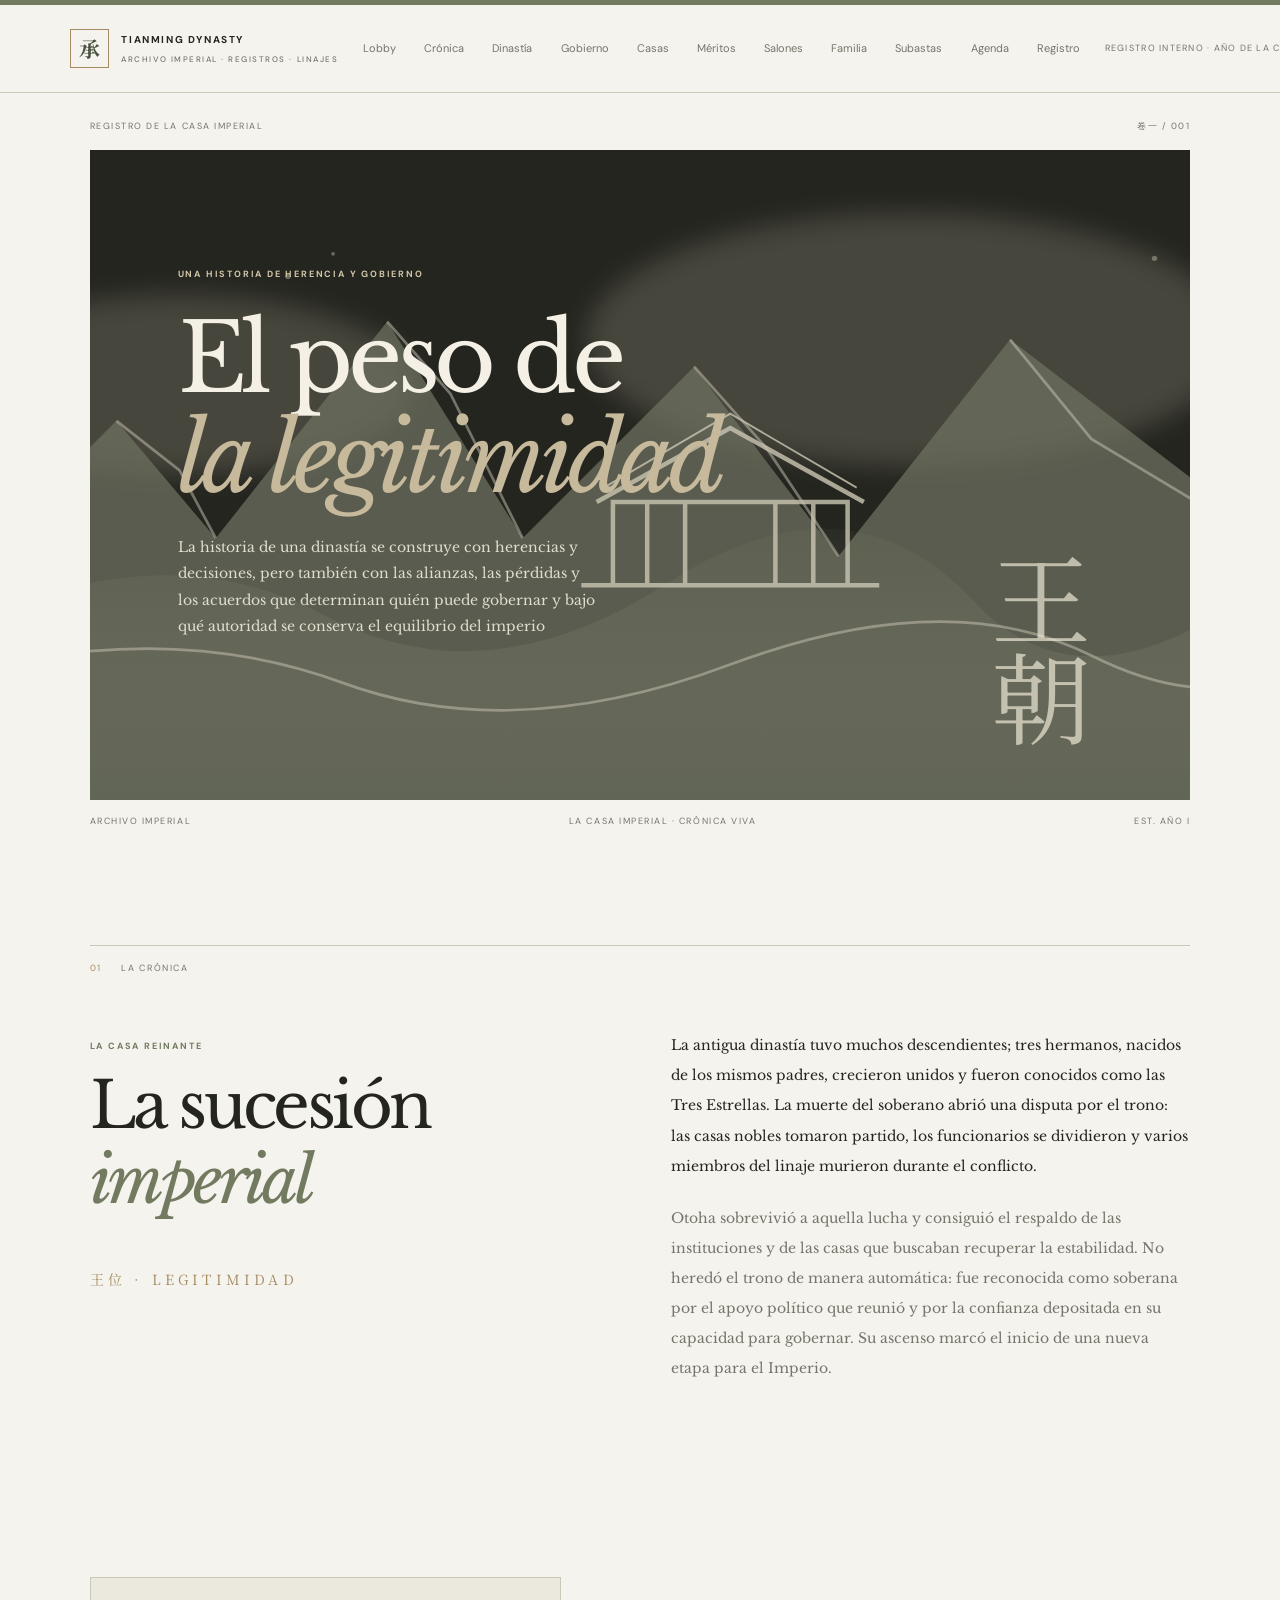
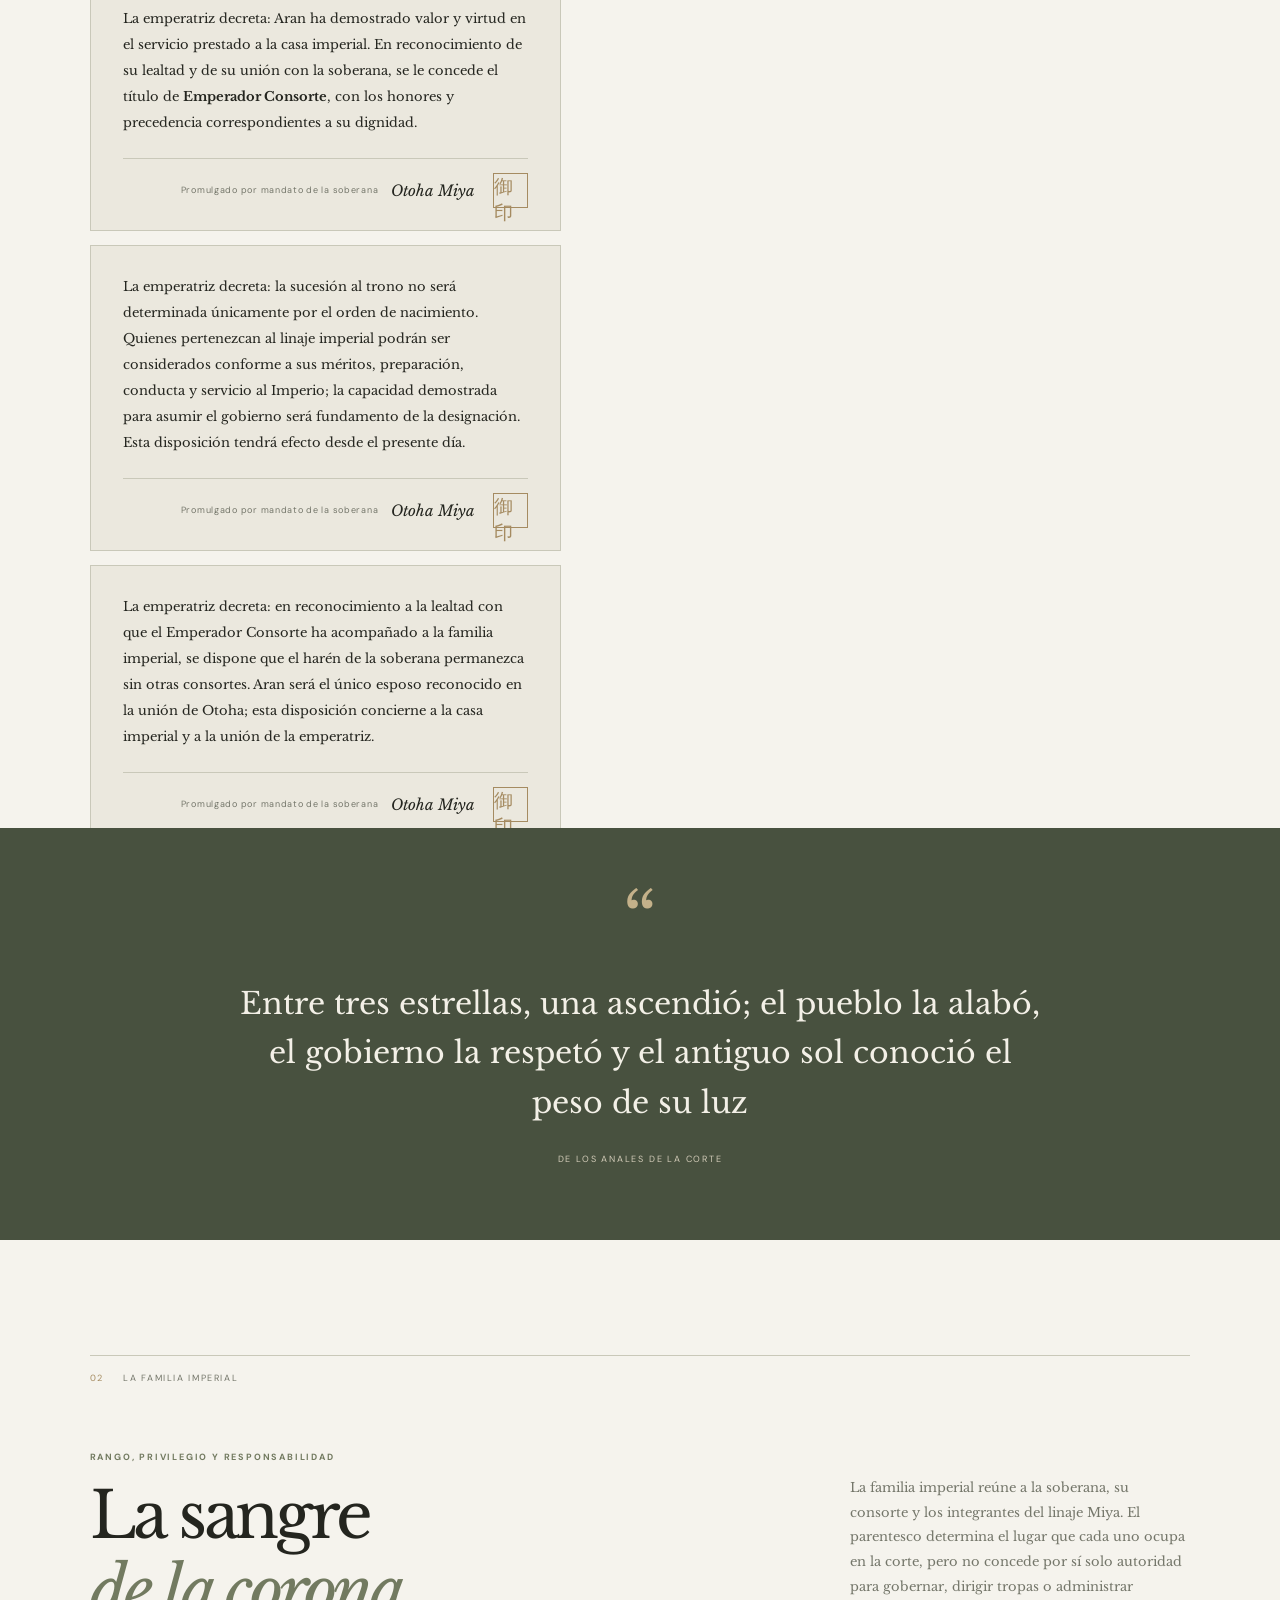
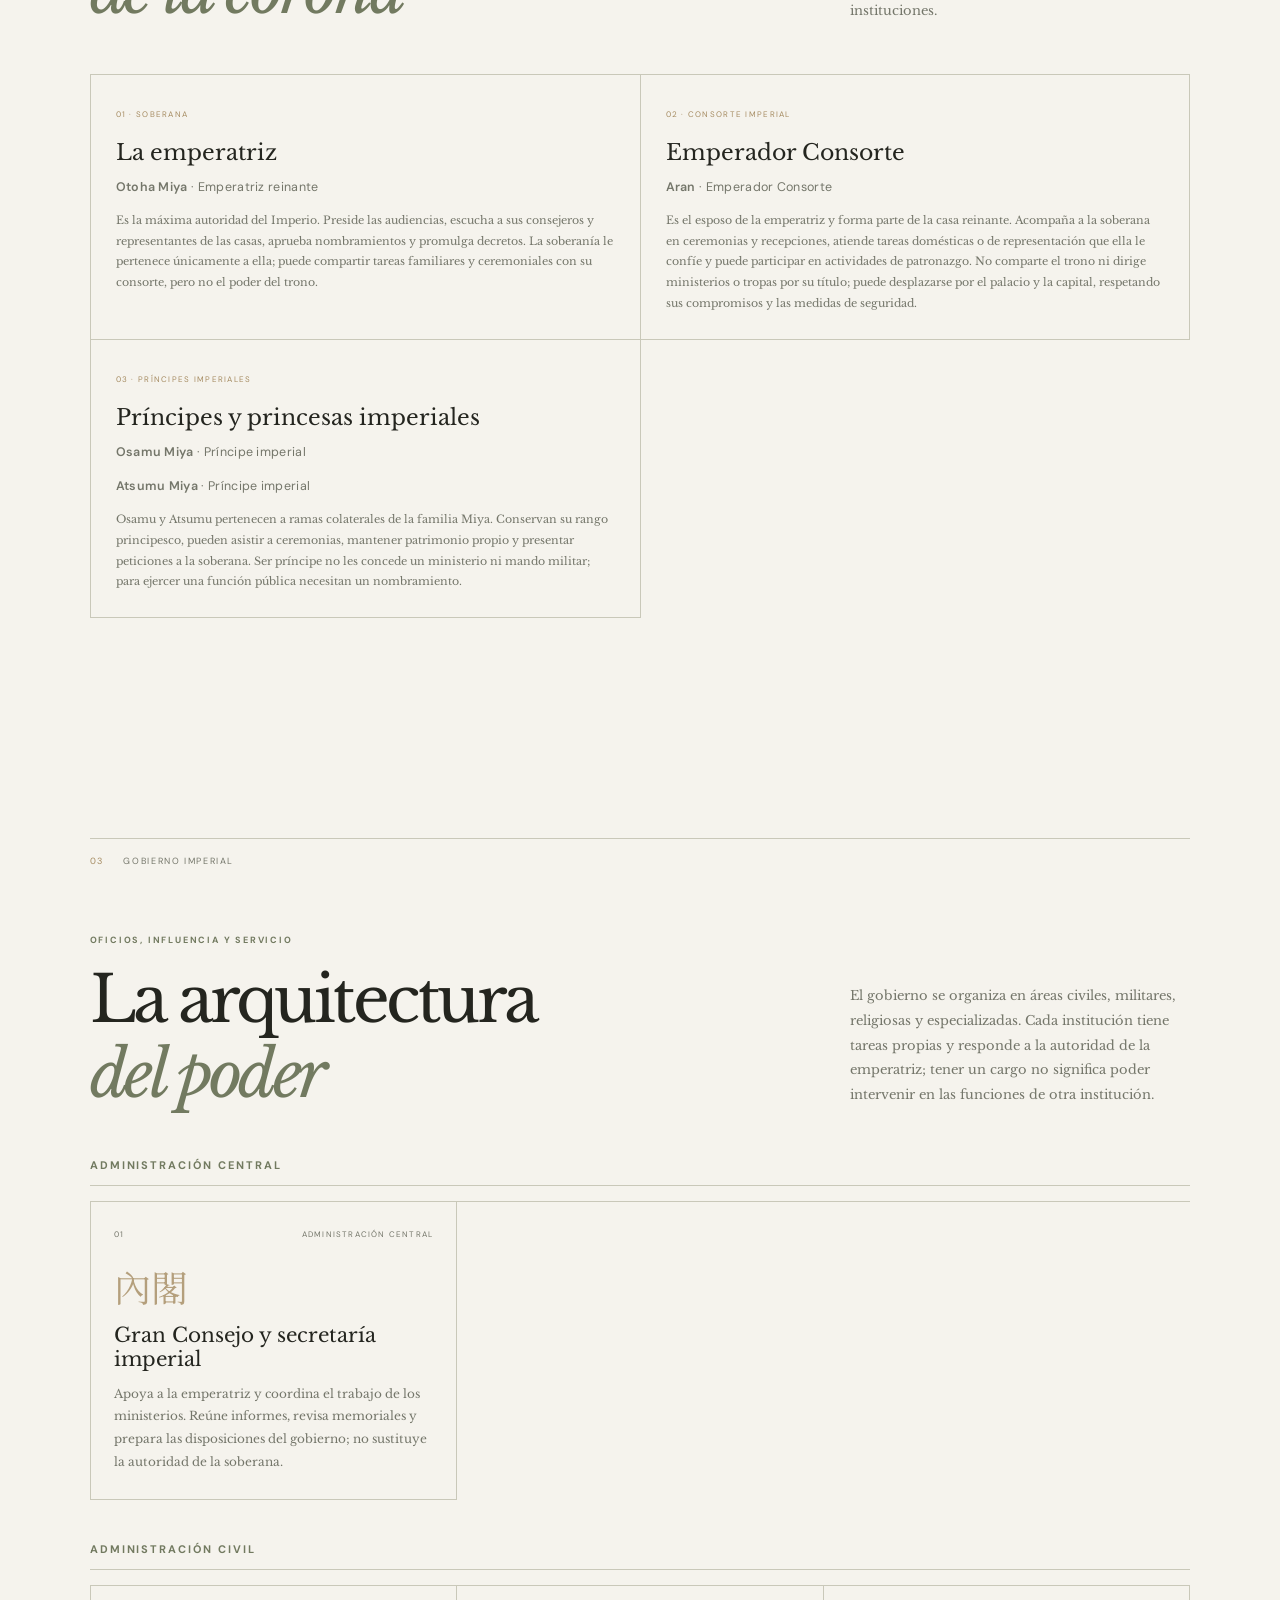
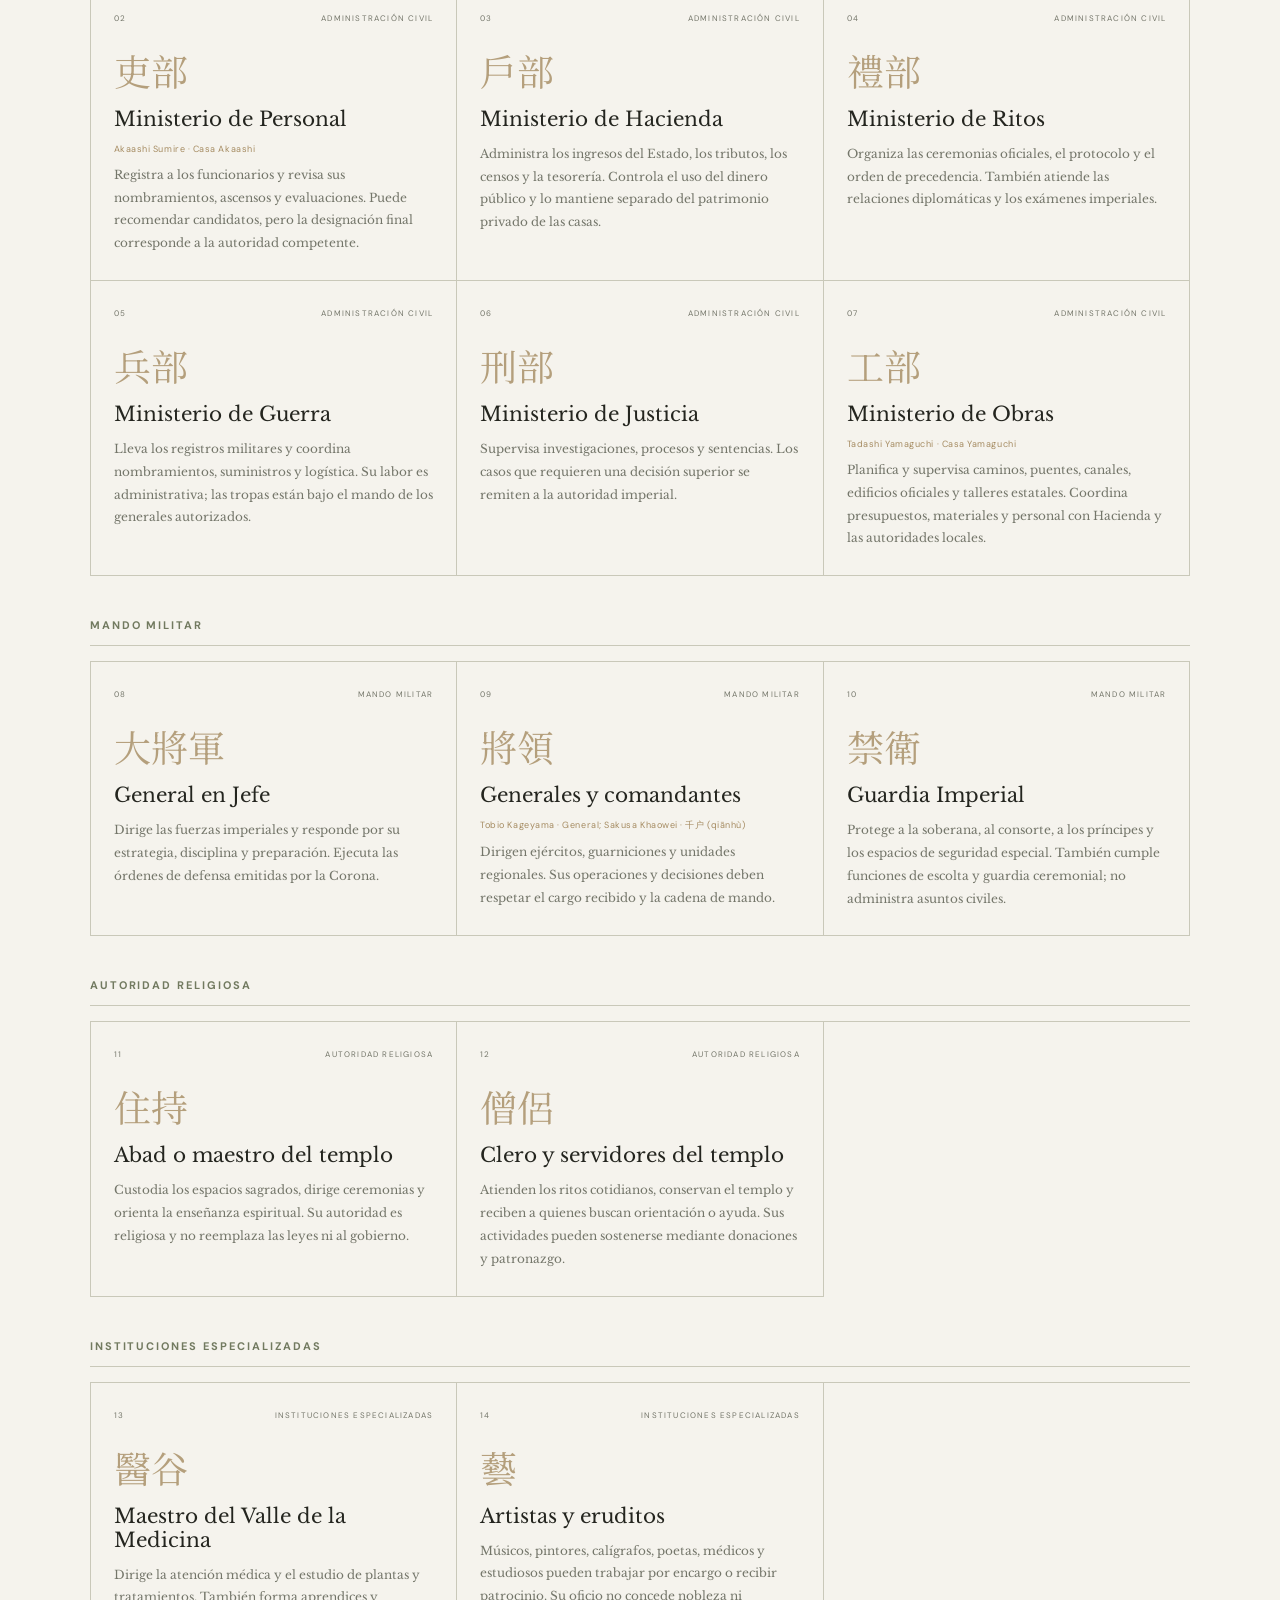
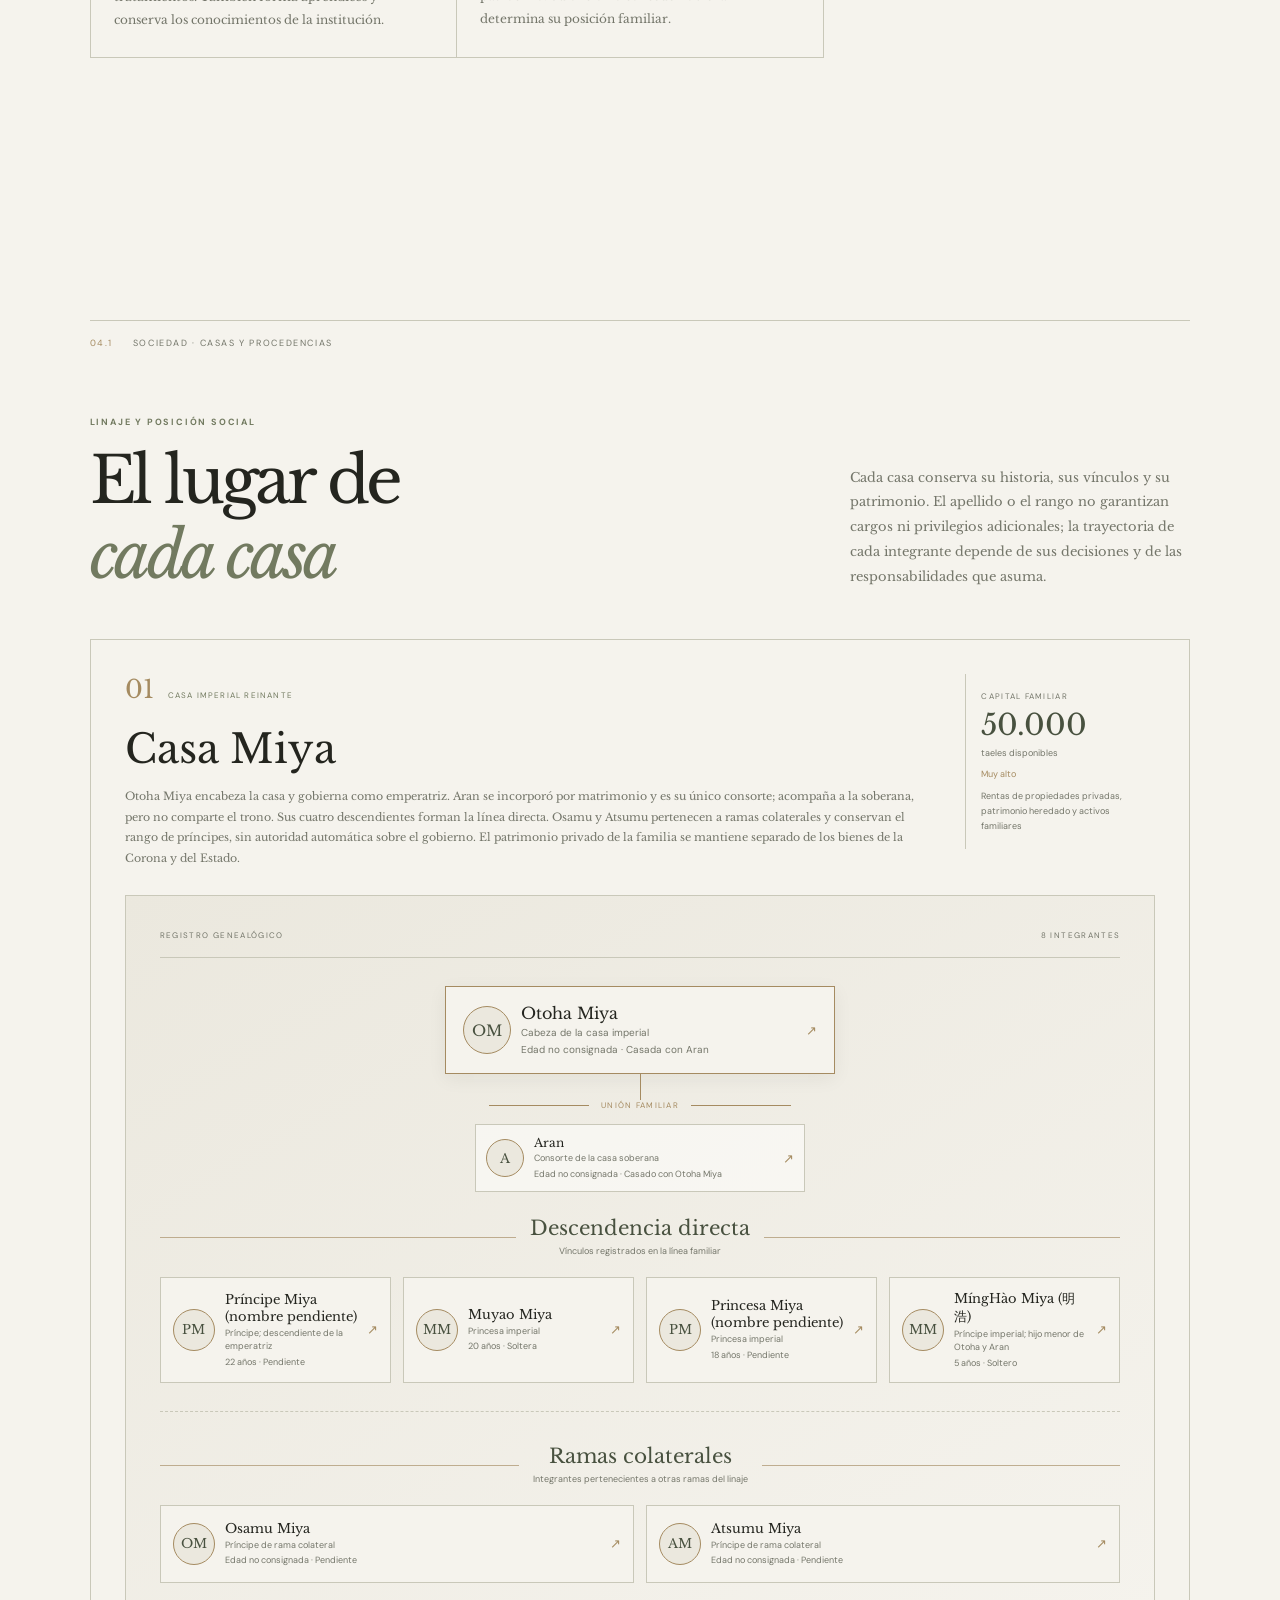
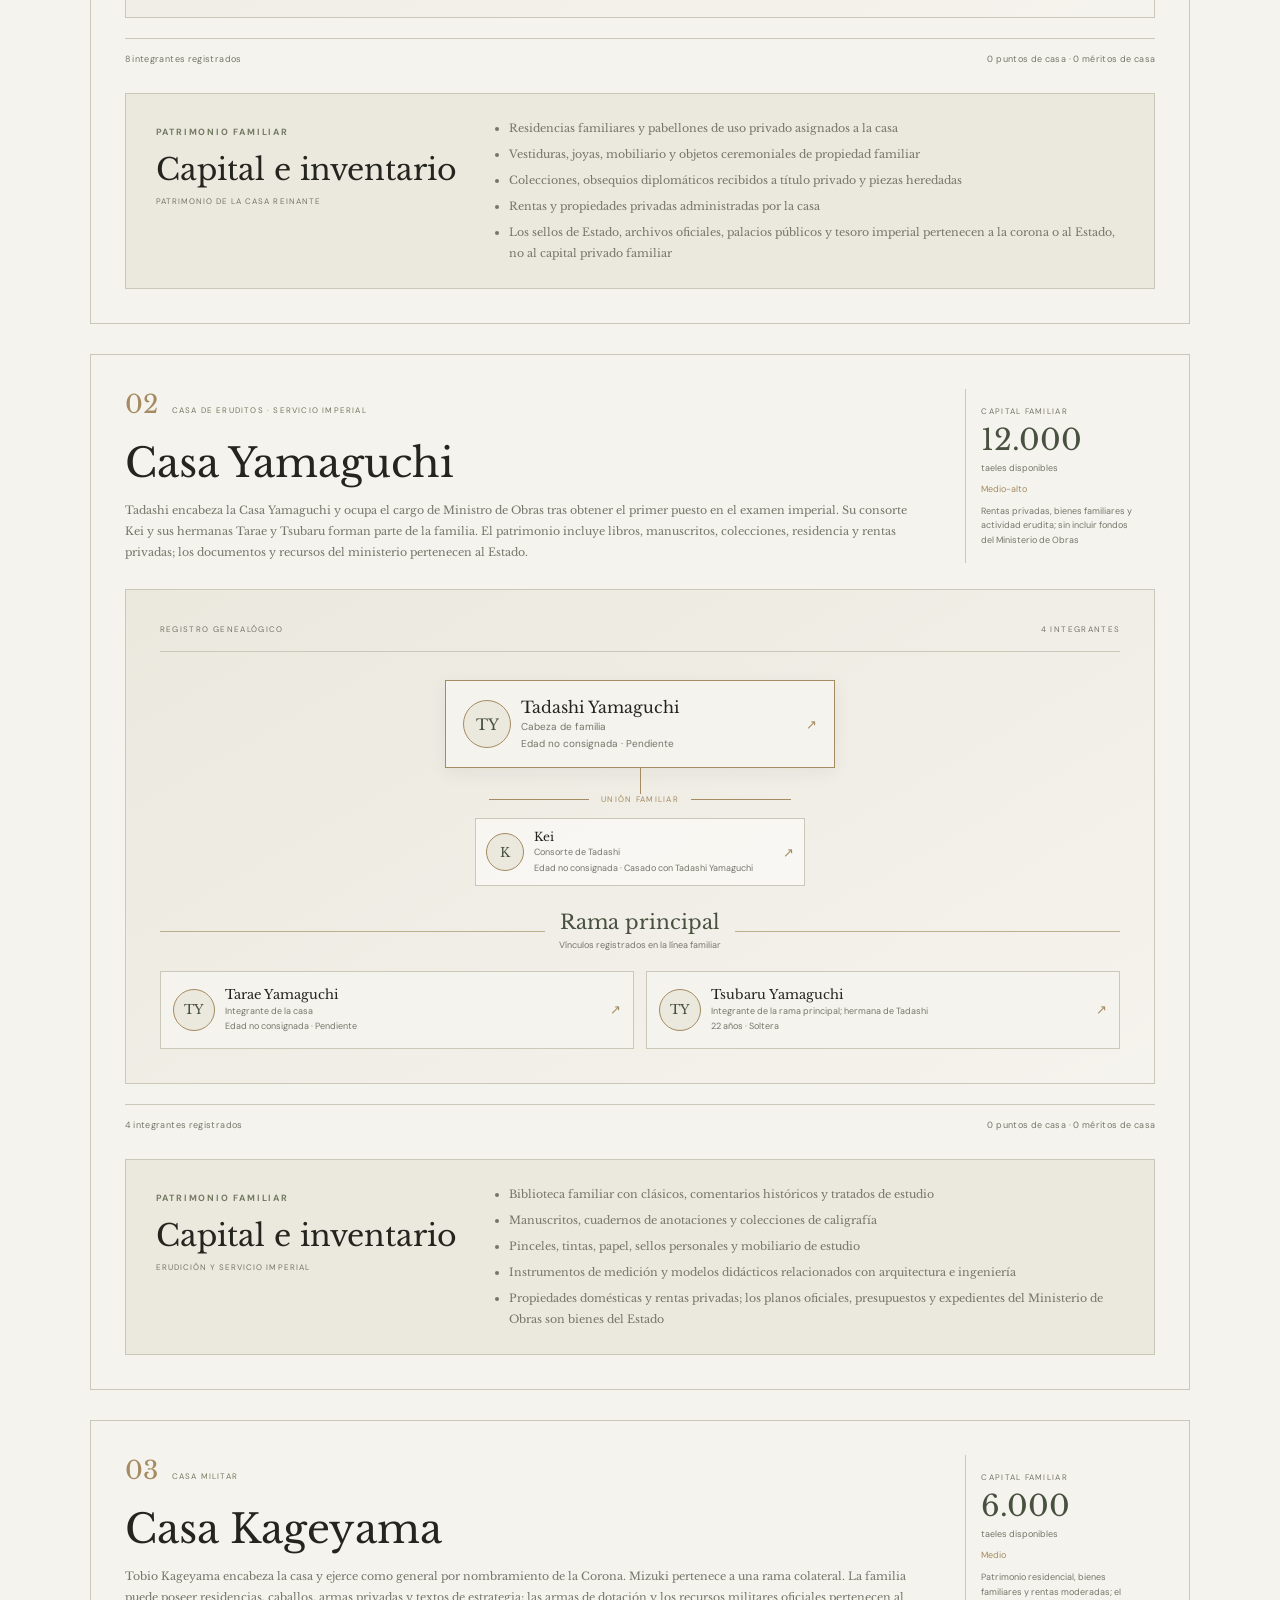
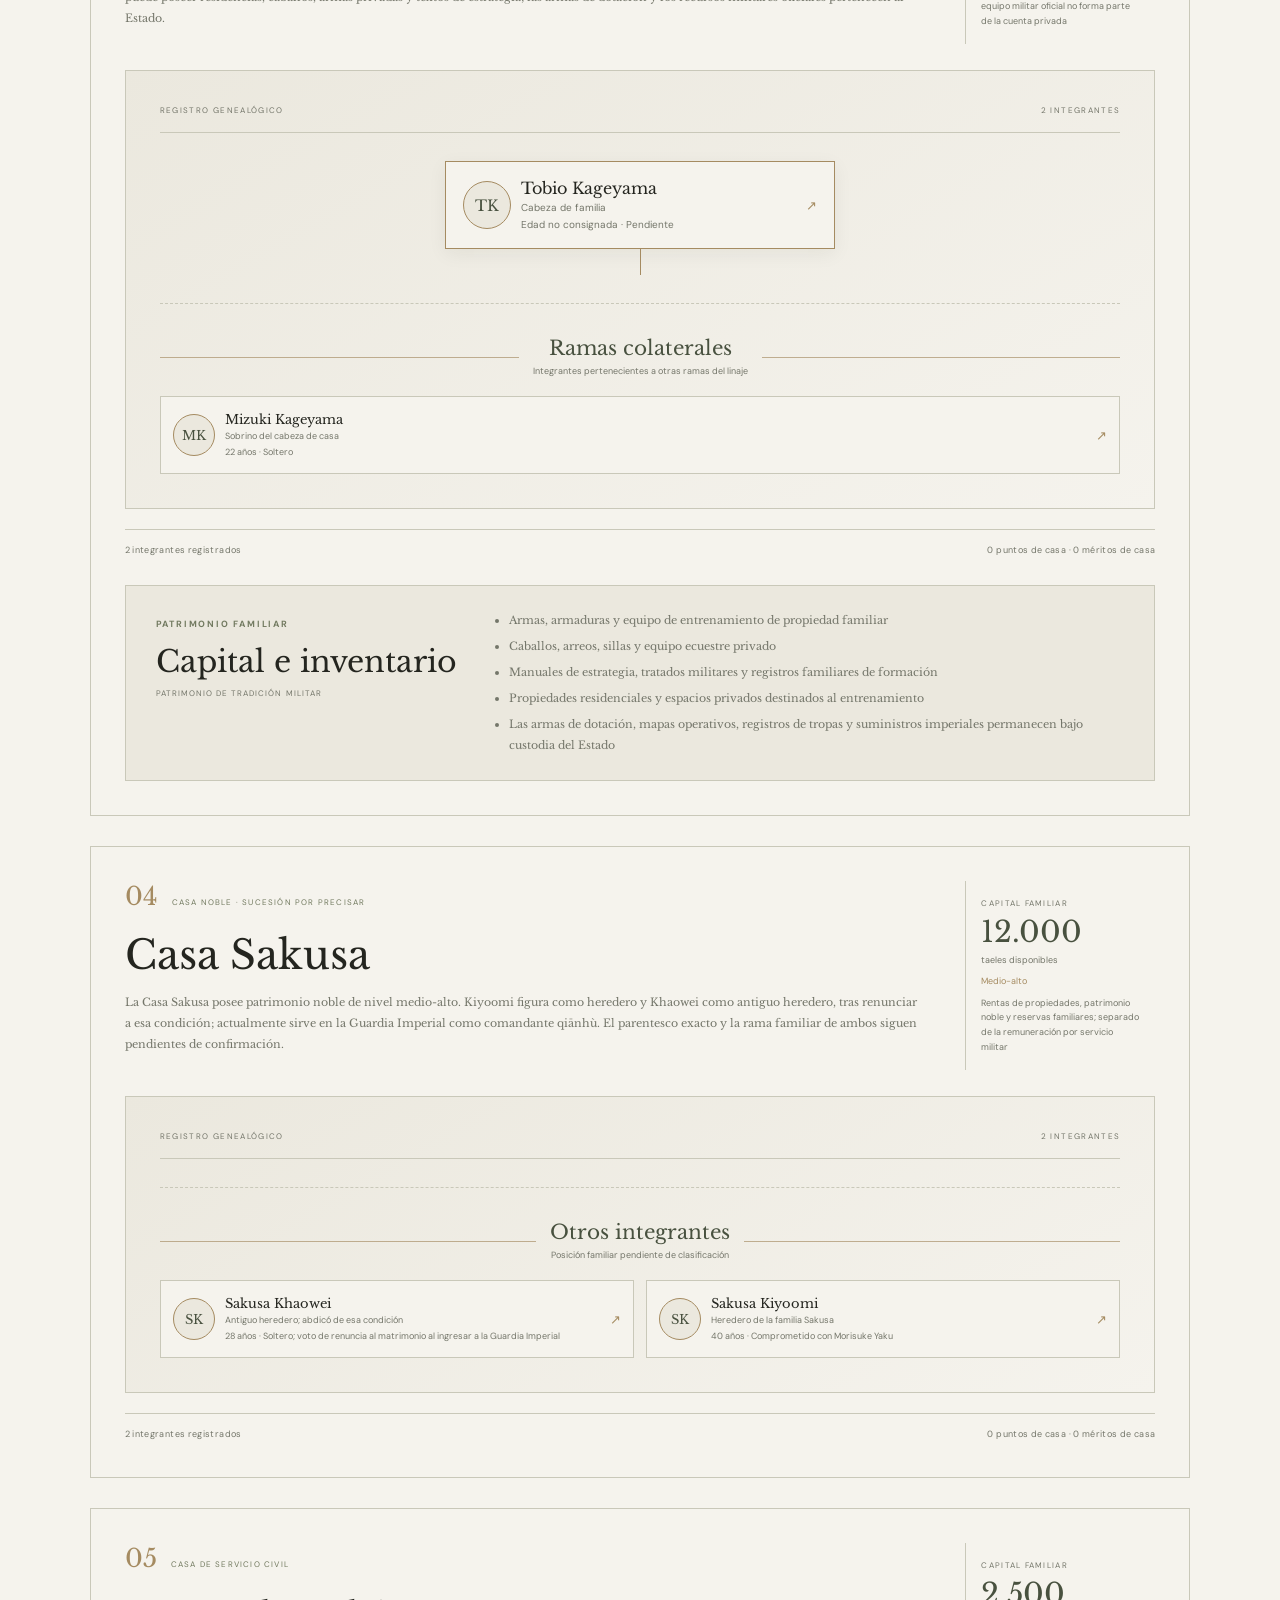
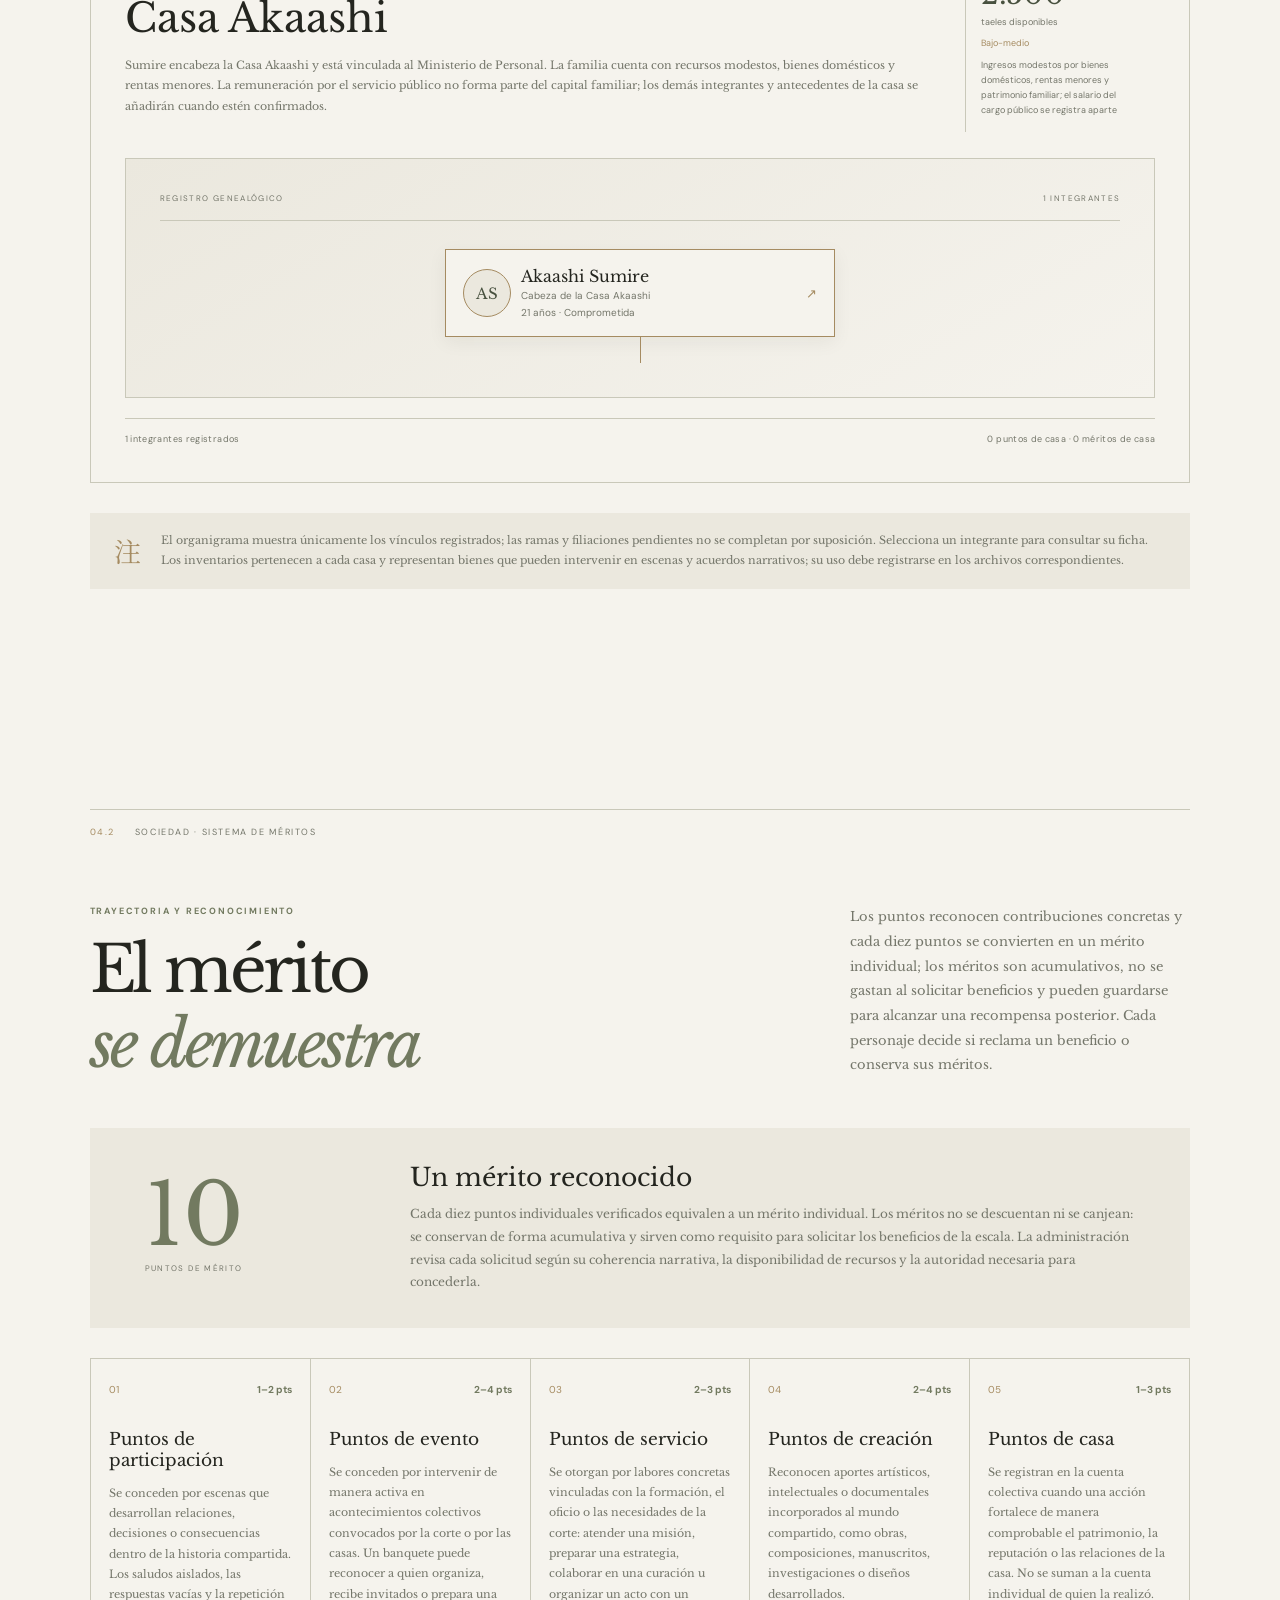
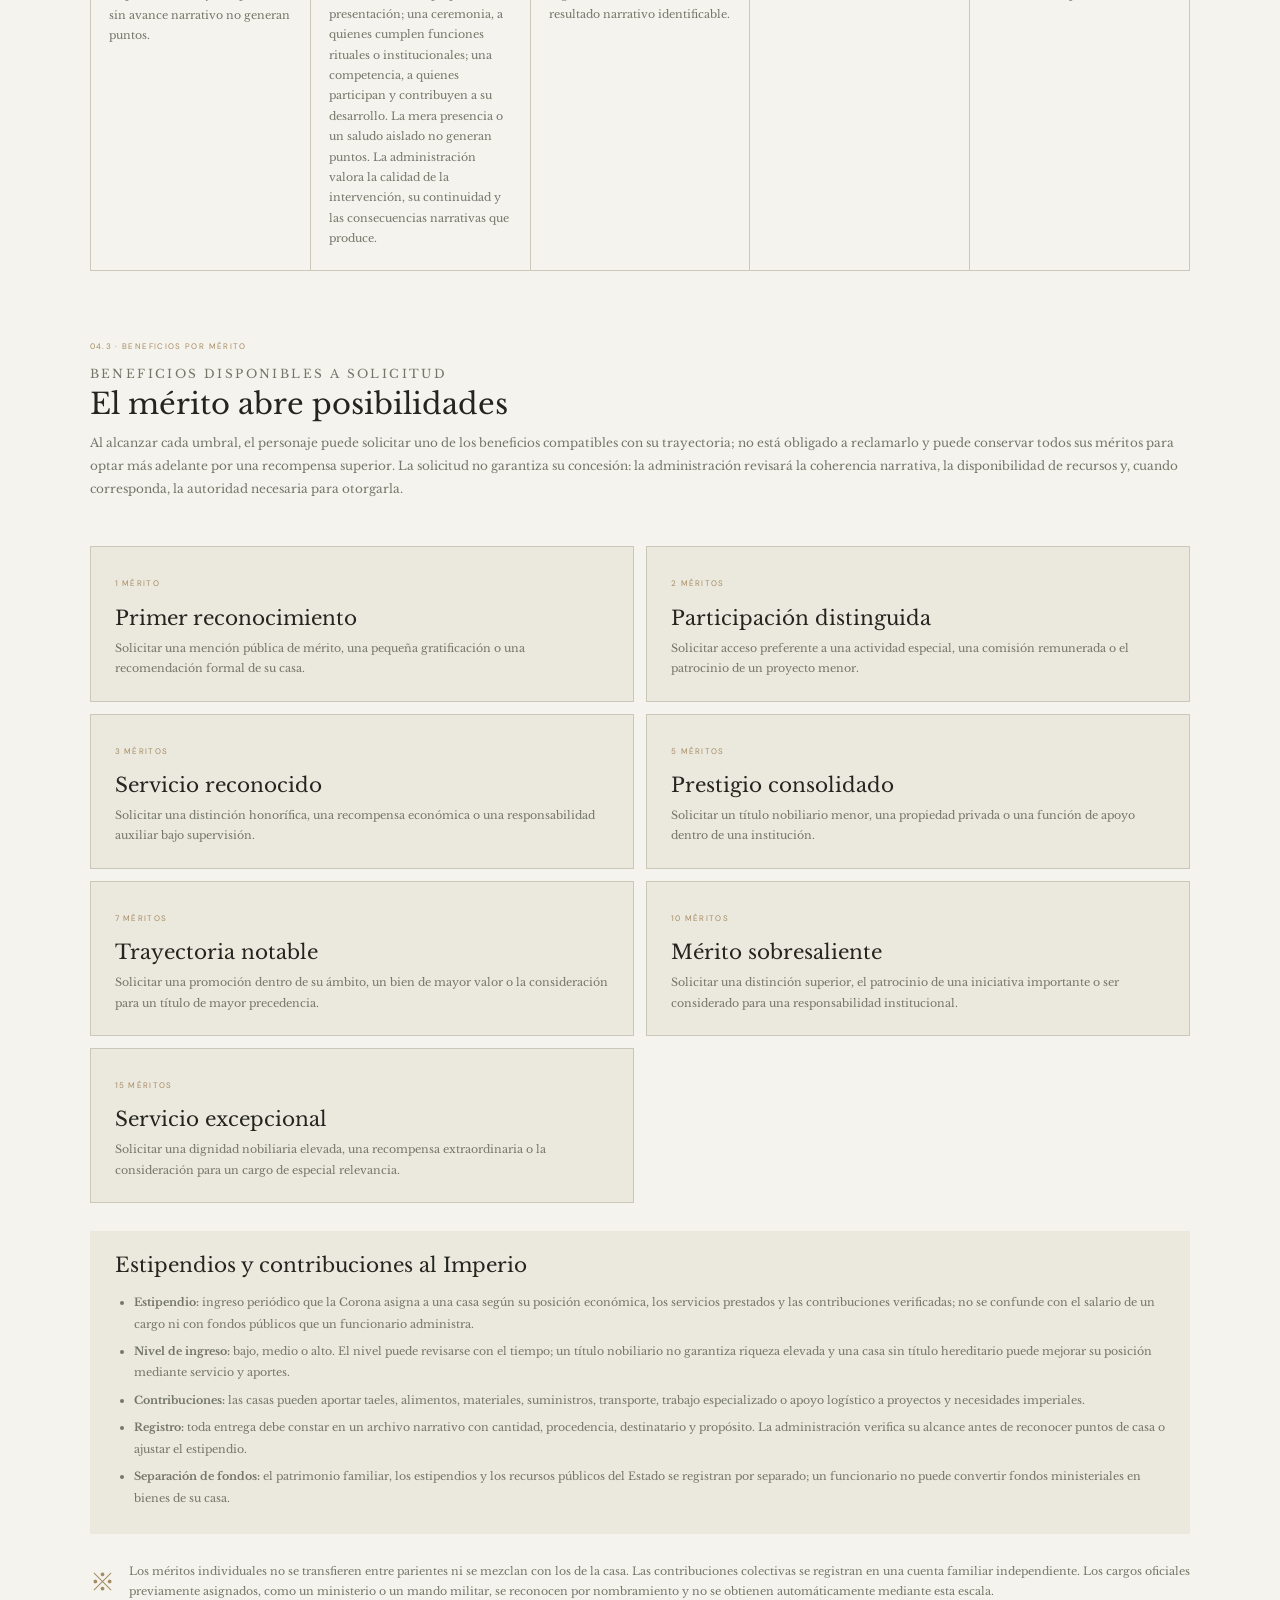
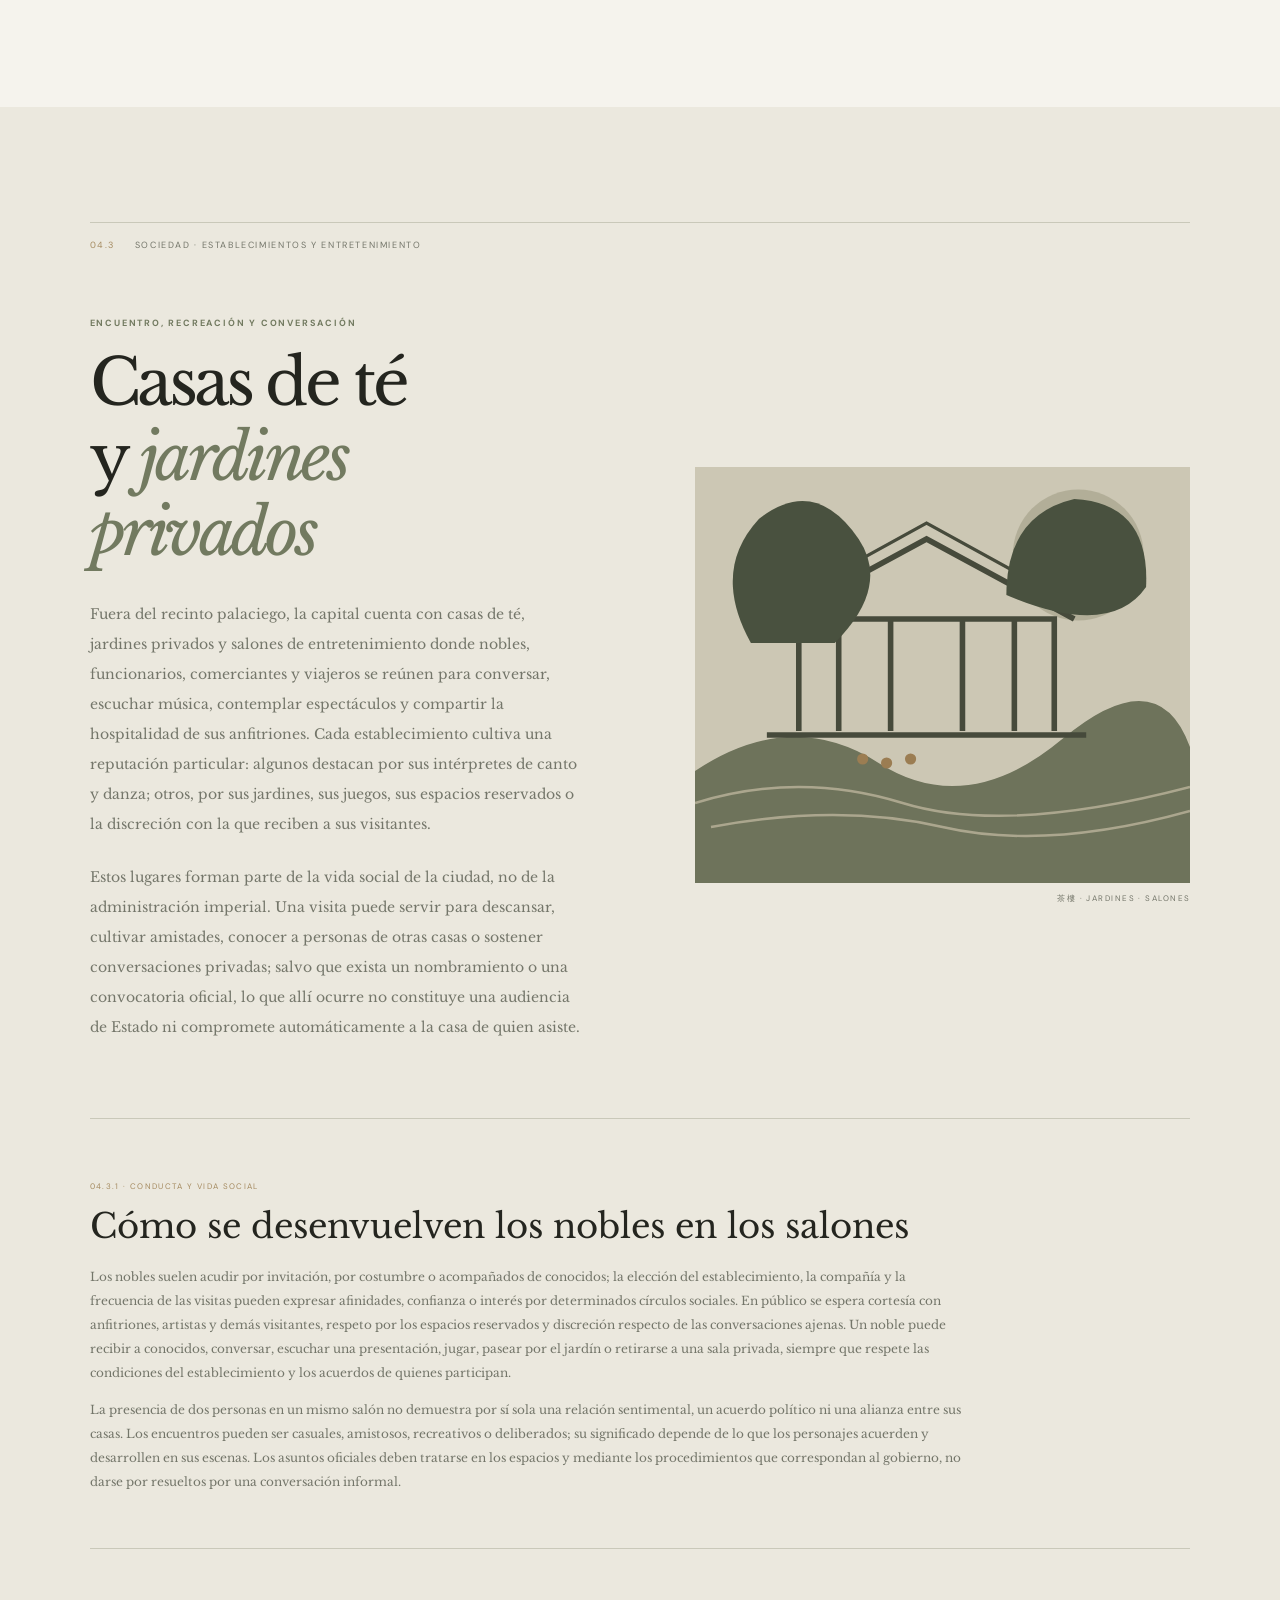
==== commit aff967ba: "Completar navegación del Archivo Imperial" ====
--- a/archivo.html
+++ b/archivo.html
@@ -16,7 +16,7 @@
   <header class="site-header">
     <a class="brand" href="#inicio"><span class="brand-mark">承</span><span>TIANMING DYNASTY<small>ARCHIVO IMPERIAL · REGISTROS · LINAJES</small></span></a>
     <nav aria-label="Navegación principal"><a href="index.html">Lobby</a>
-      <a href="#cronica">Crónica</a><a href="#familia-imperial">Dinastía</a><a href="#corte">Gobierno</a><a href="#linajes">Casas</a><a href="#casas-te">Salones</a><a href="#subastas">Economía</a><a href="#archivo">Registro</a>
+      <a href="#cronica">Crónica</a><a href="#familia-imperial">Dinastía</a><a href="#corte">Gobierno</a><a href="#linajes">Casas</a><a href="#meritos">Méritos</a><a href="#casas-te">Salones</a><a href="#vida-cortesana">Familia</a><a href="#subastas">Subastas</a><a href="#agenda">Agenda</a><a href="#archivo">Registro</a>
     </nav>
     <span class="edition">REGISTRO INTERNO · AÑO DE LA CORONA</span>
   </header>
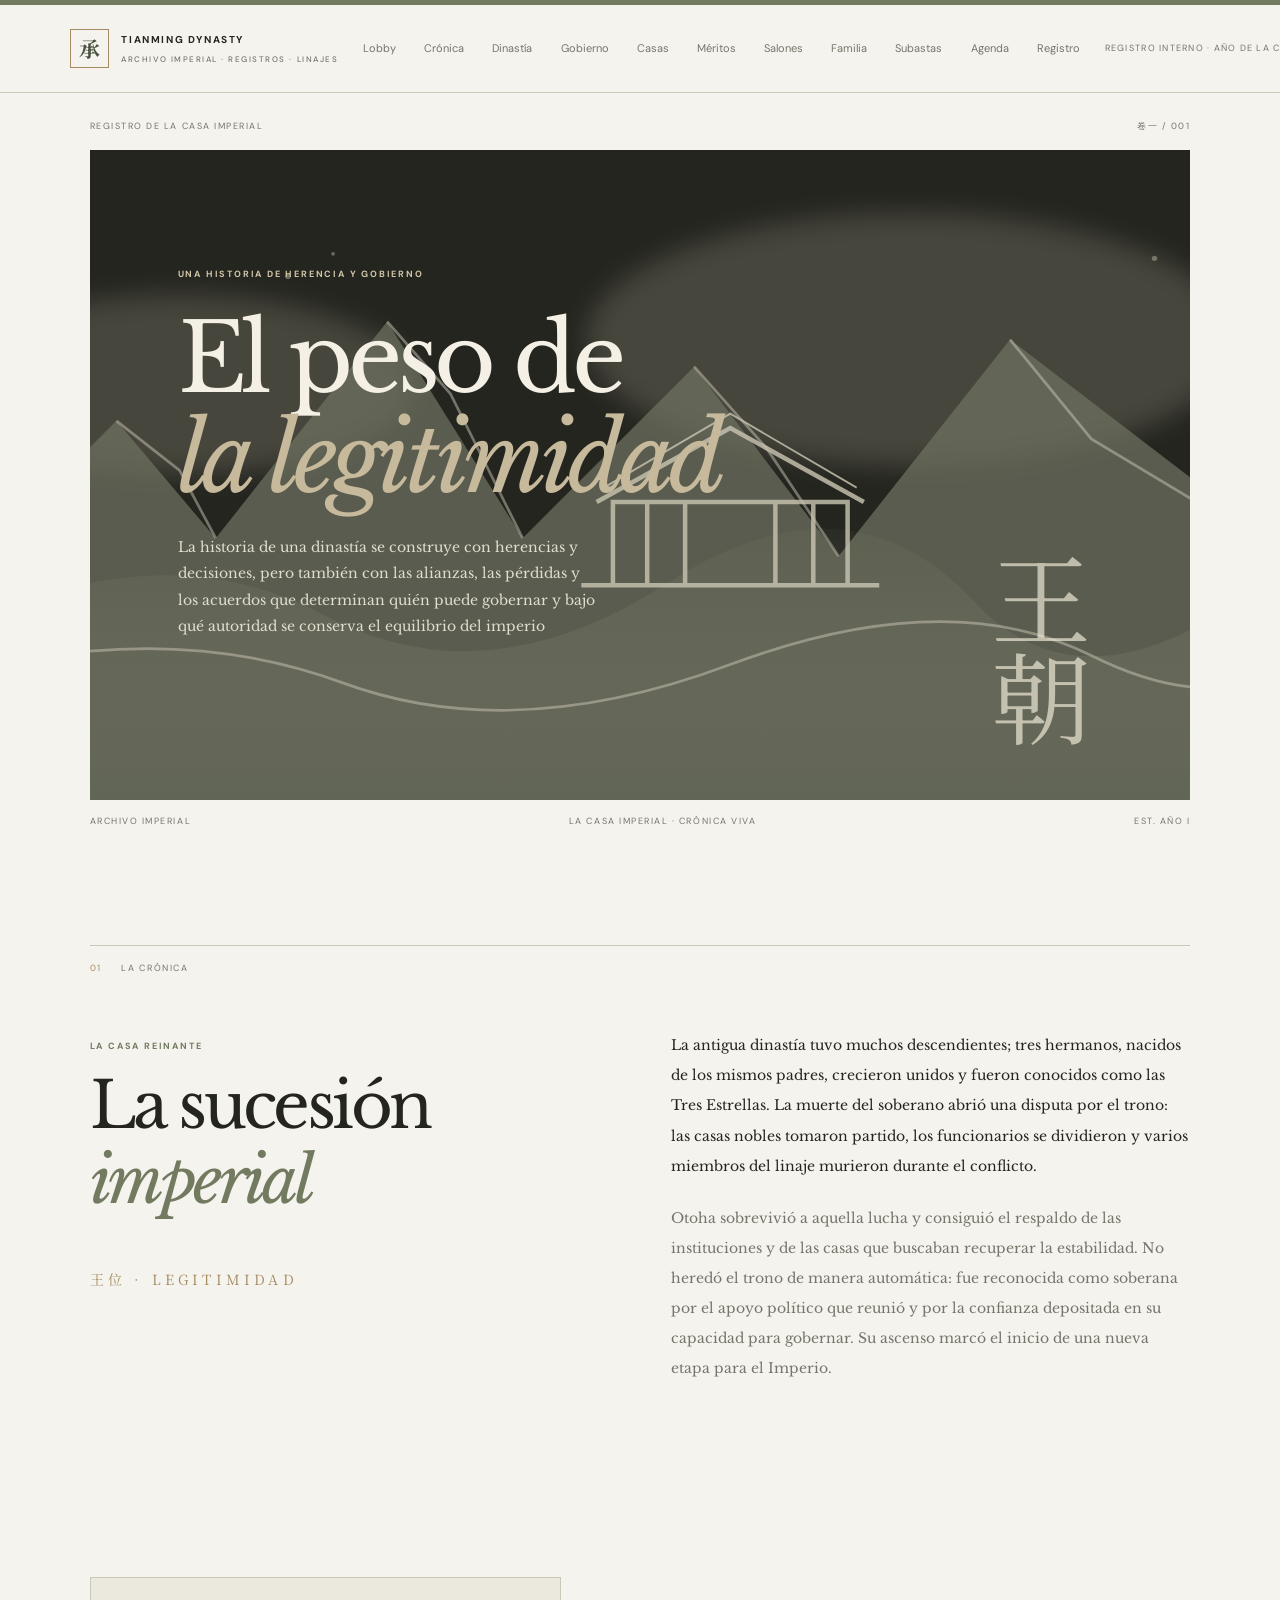
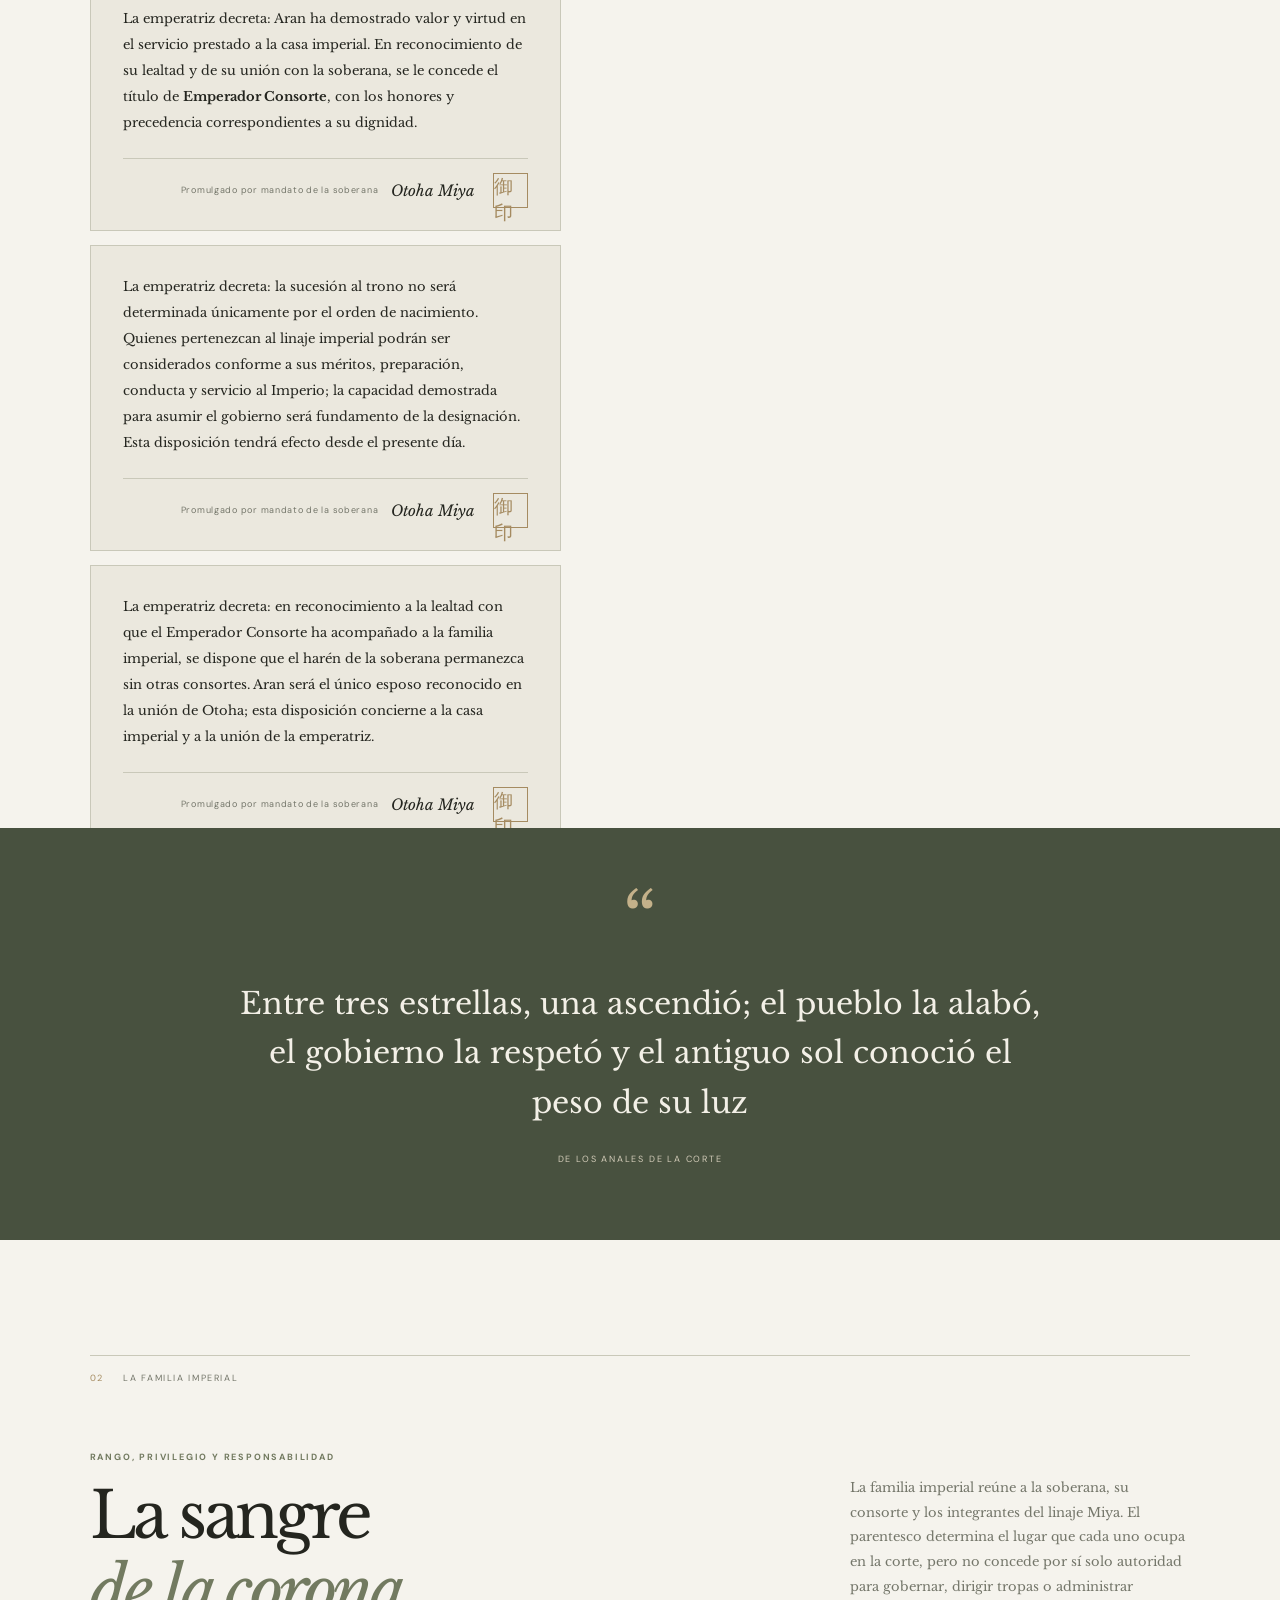
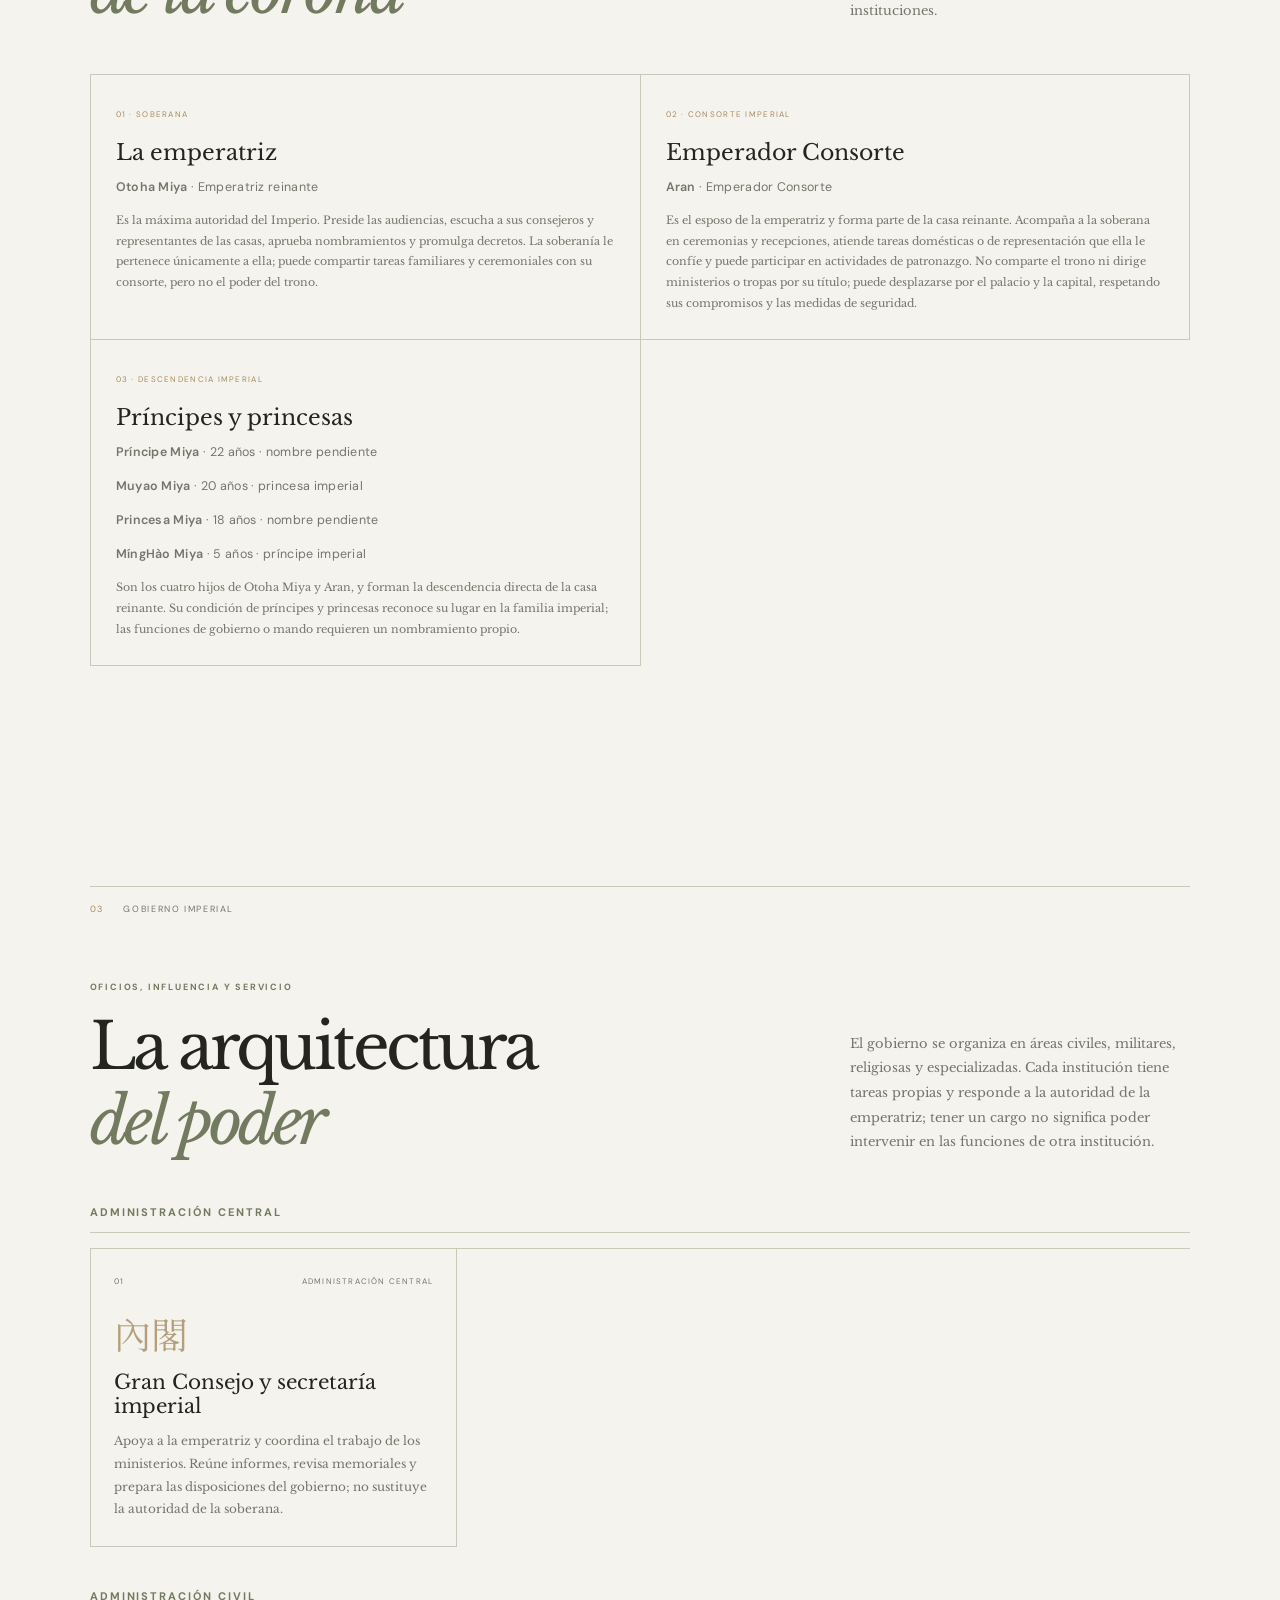
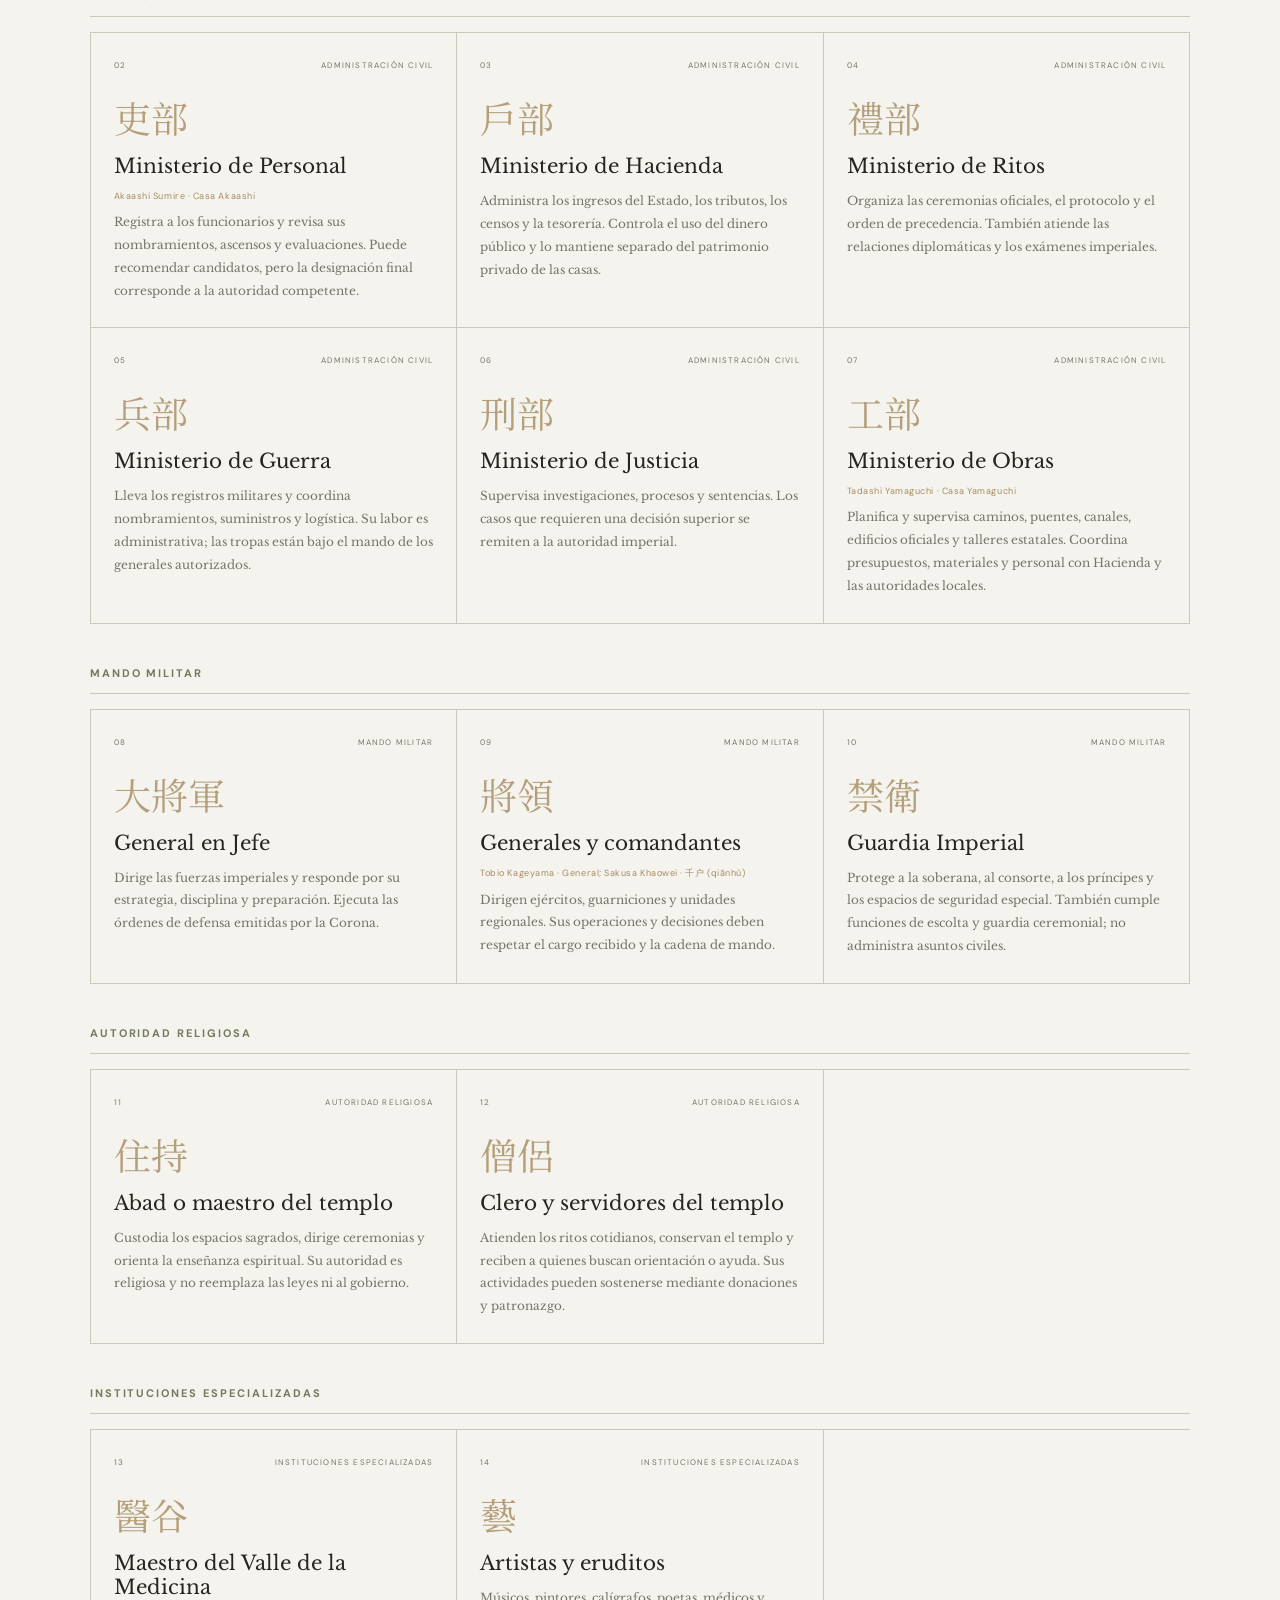
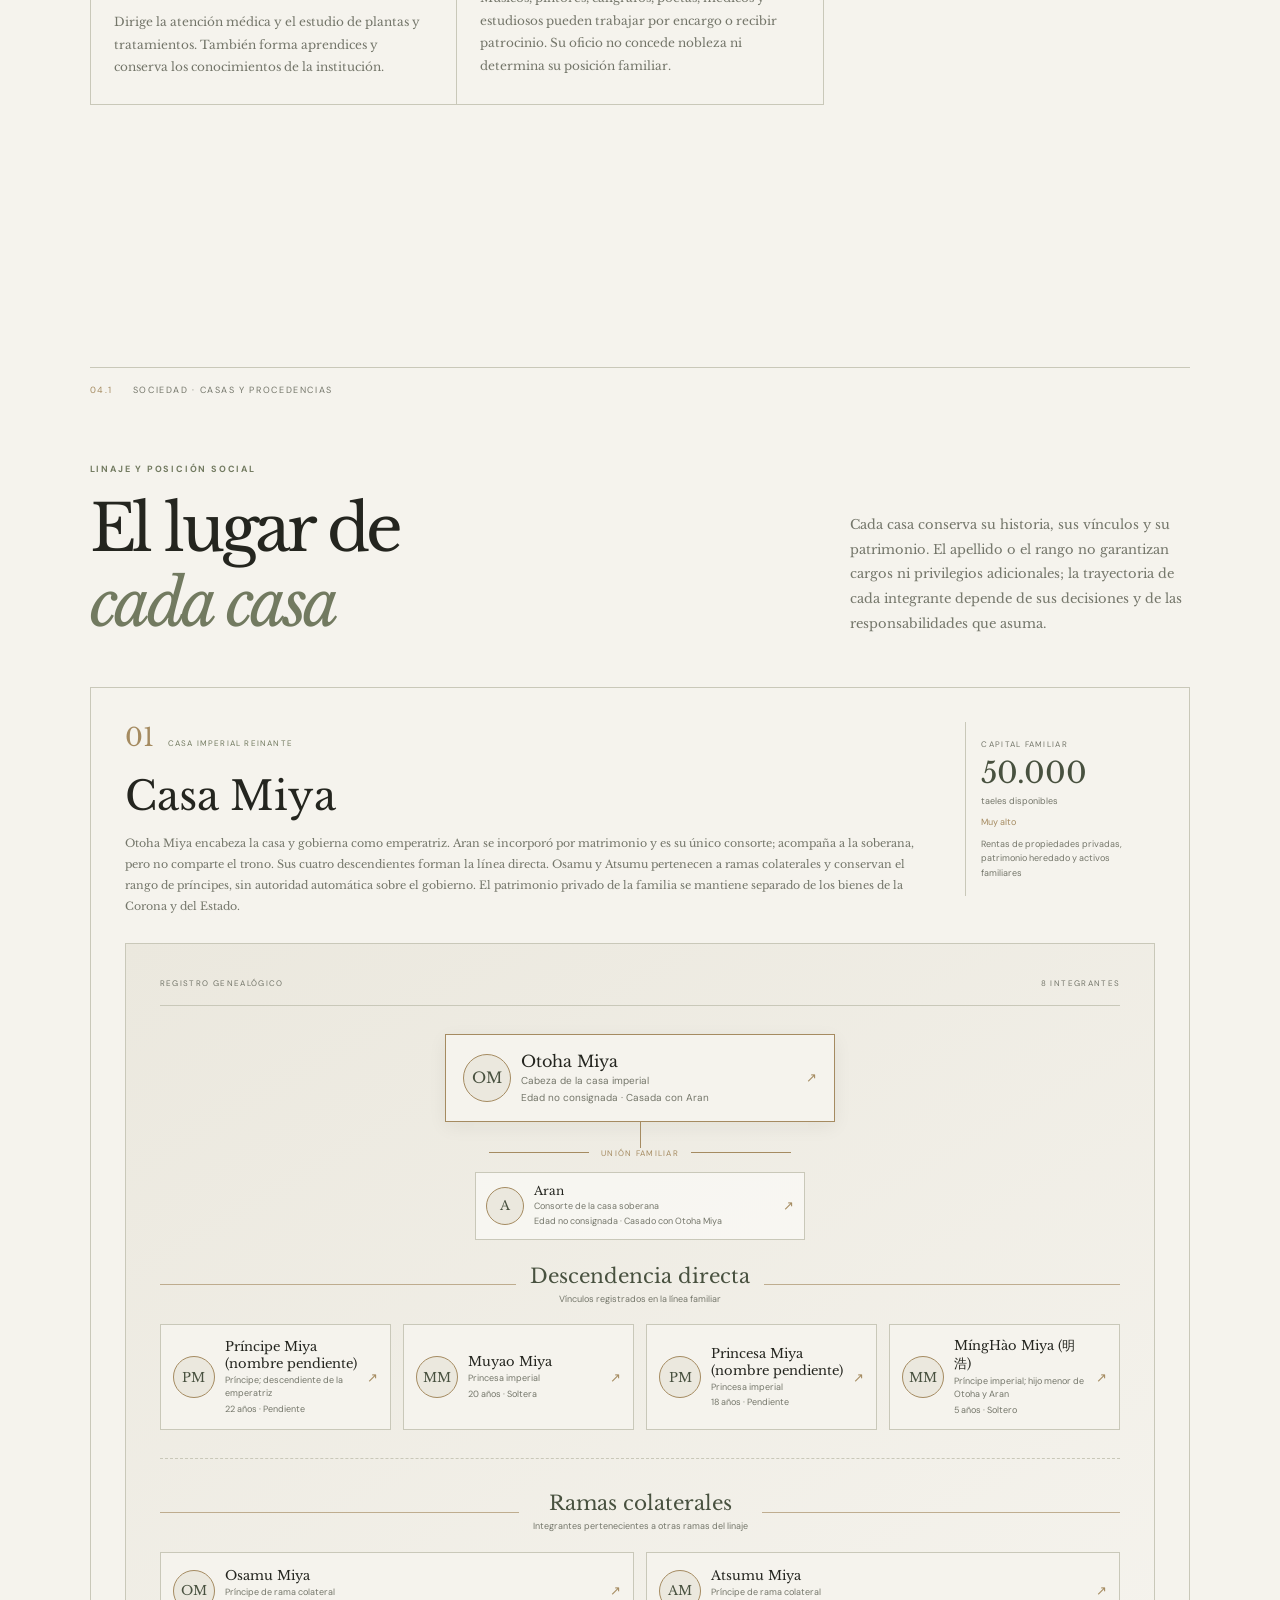
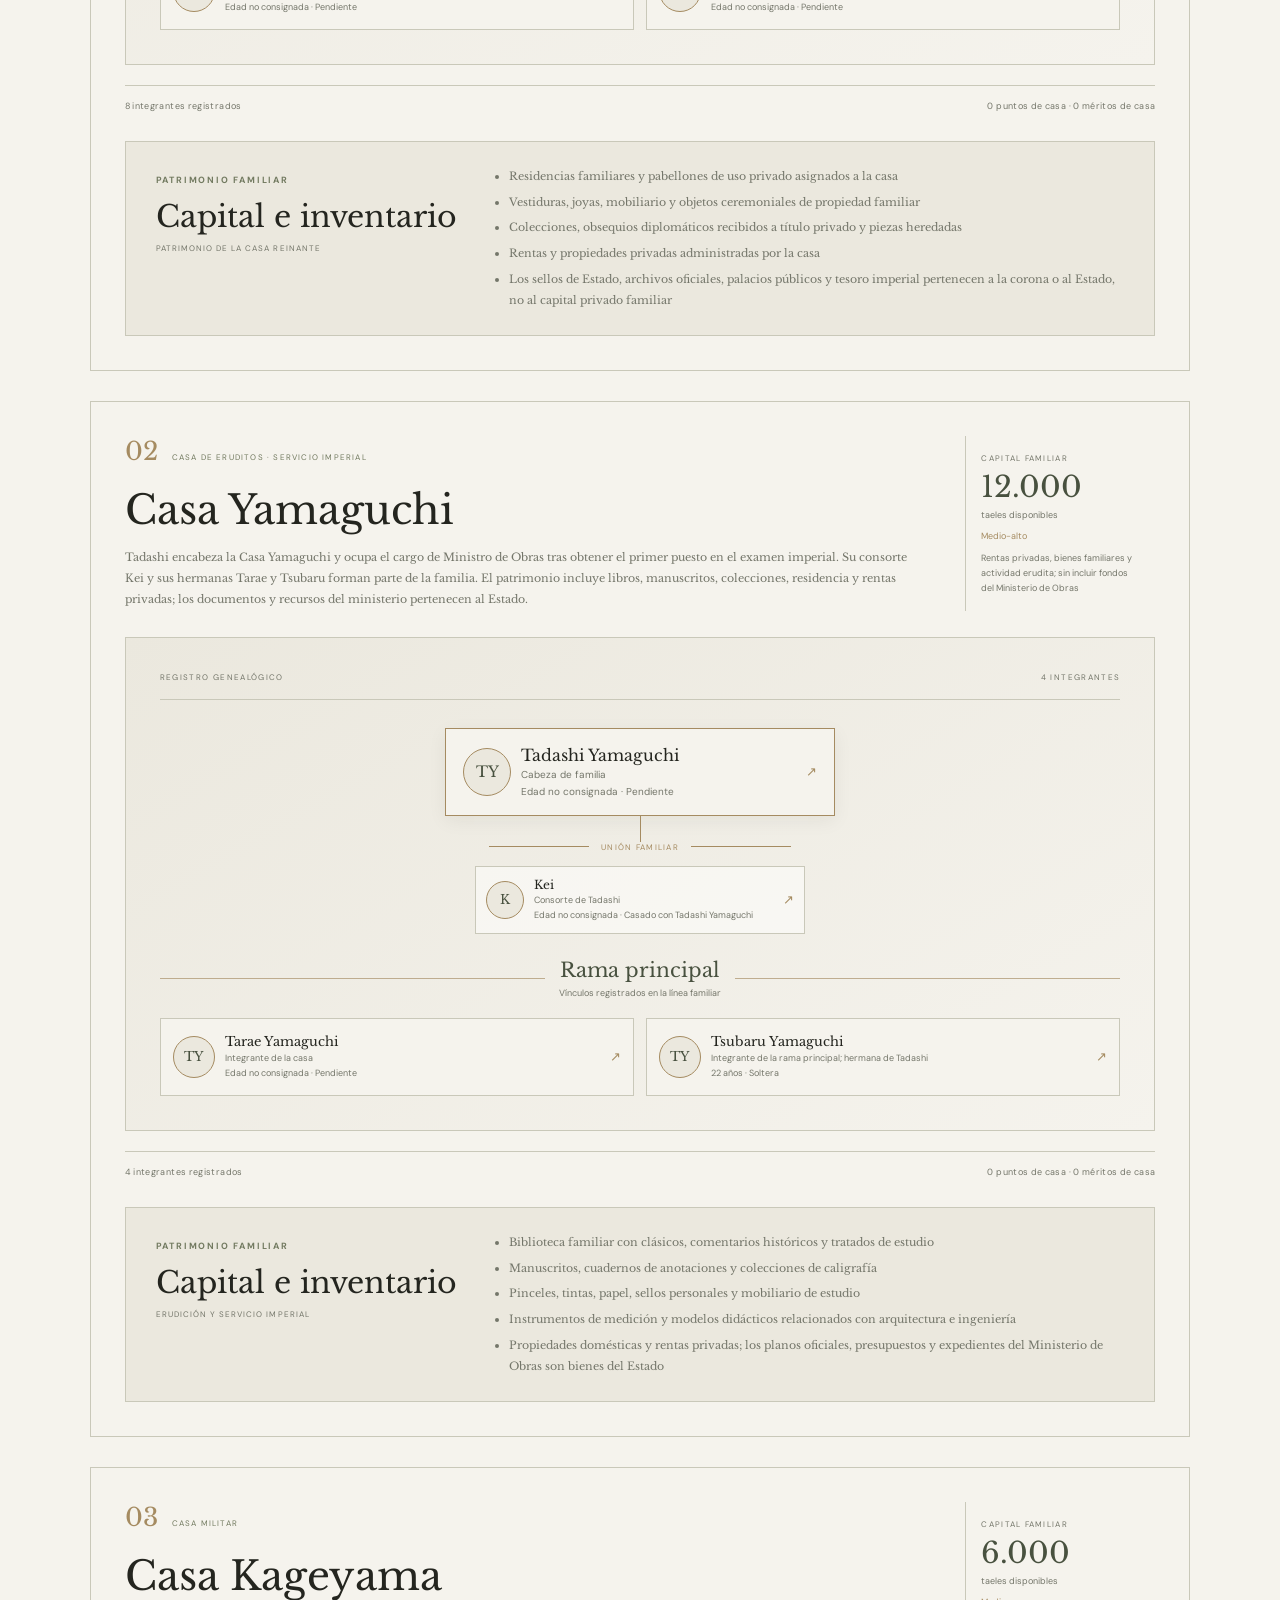
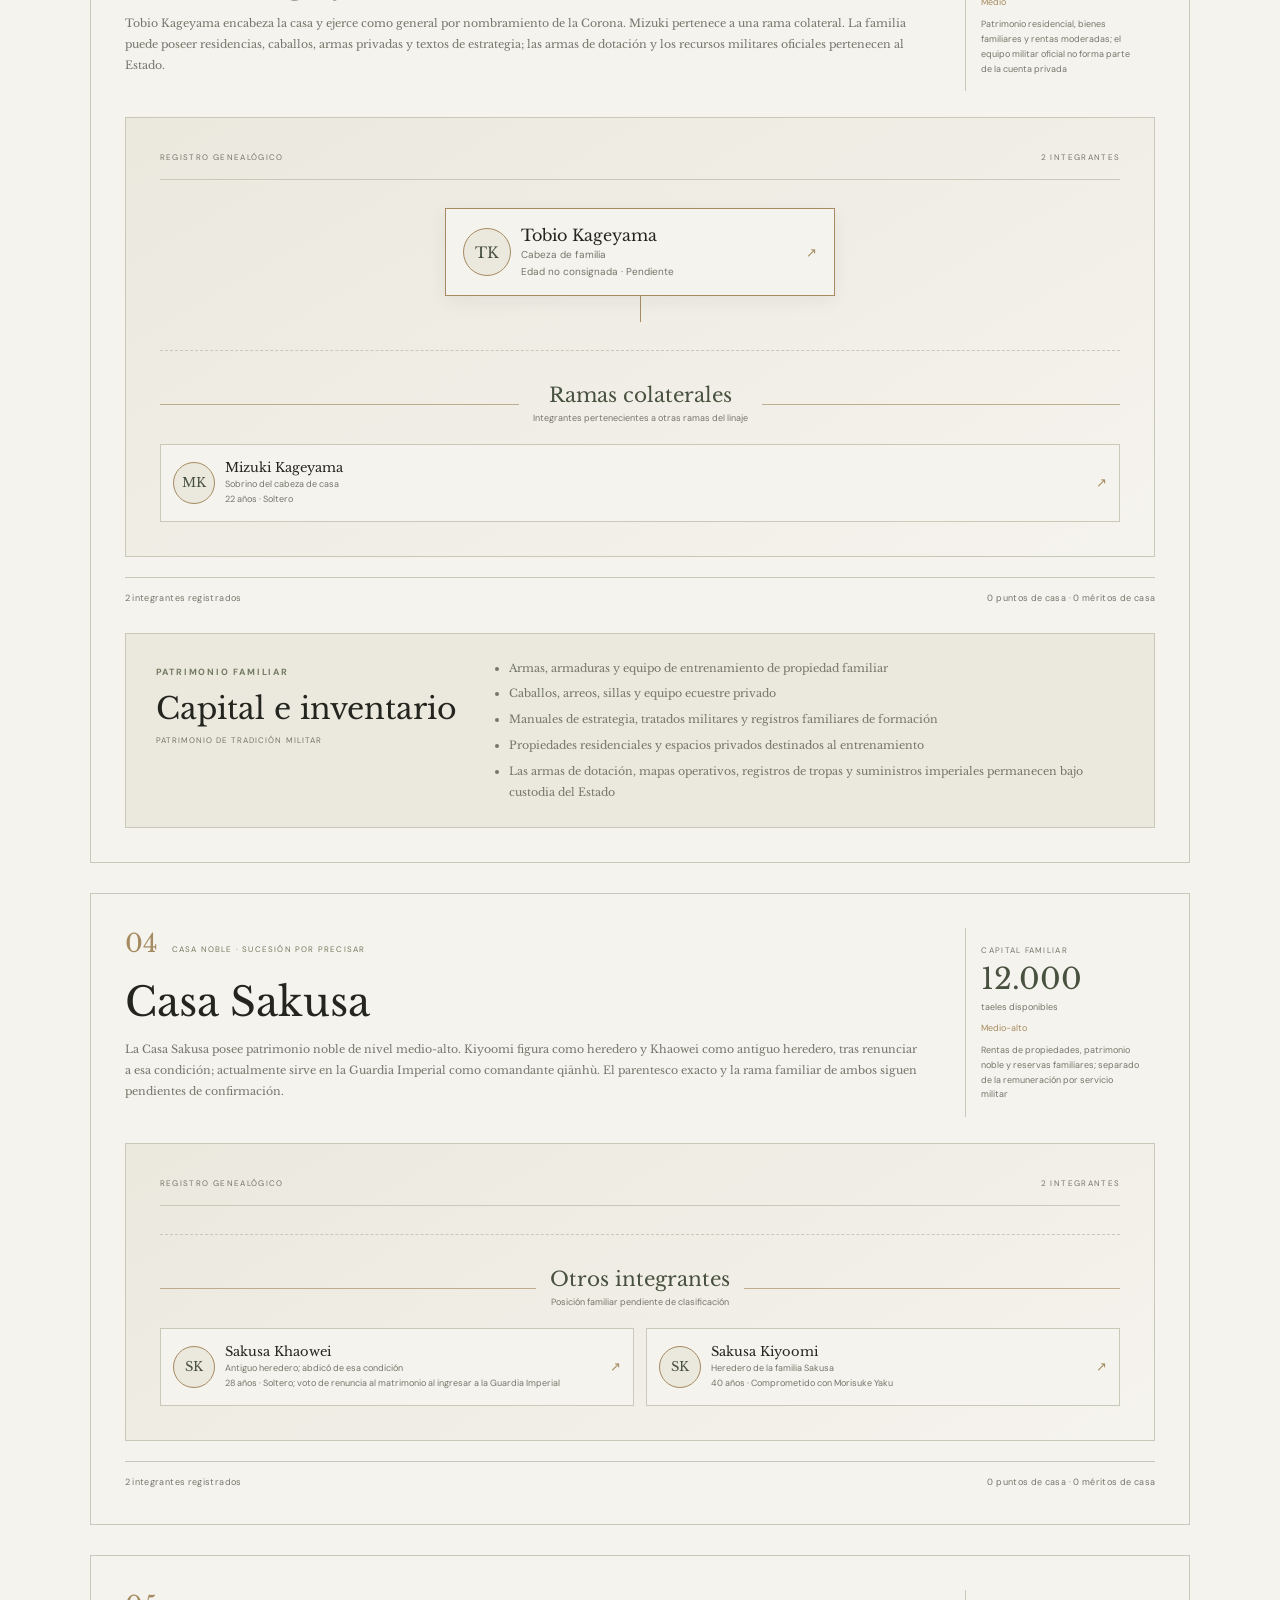
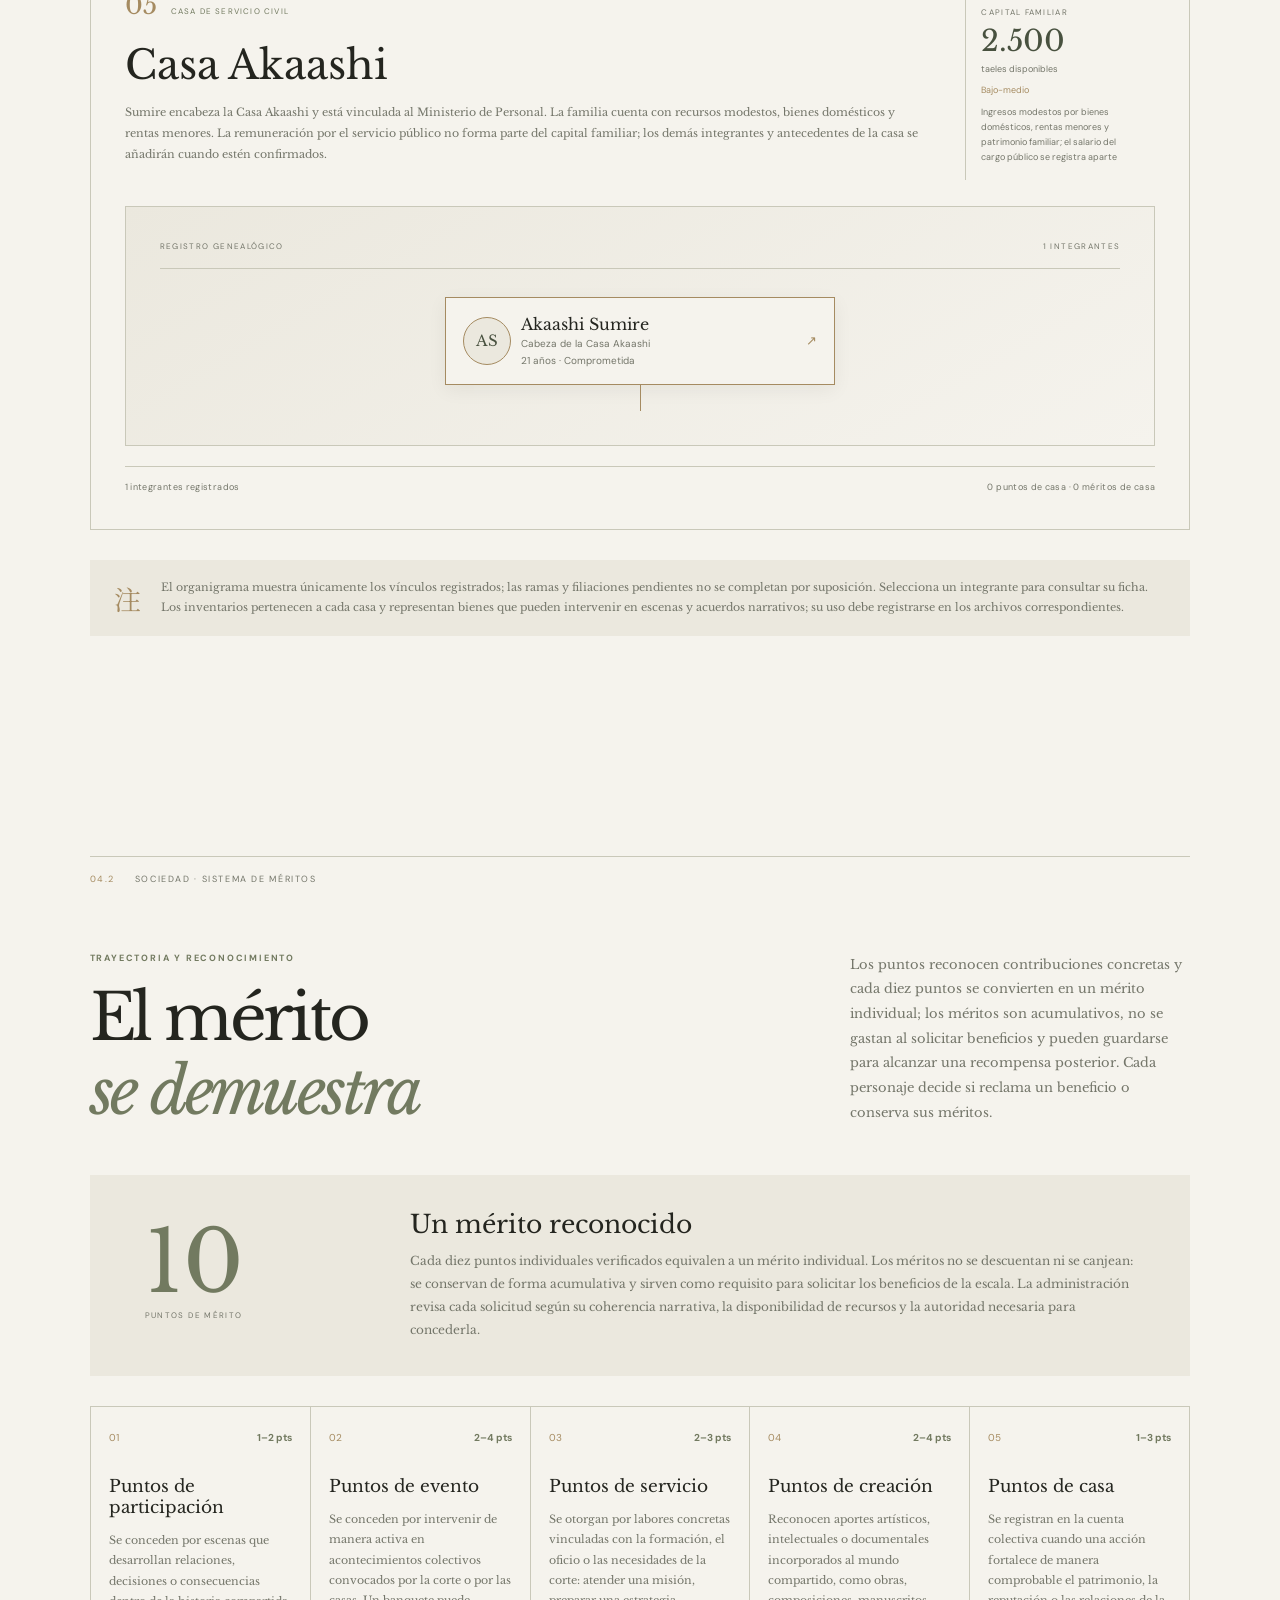
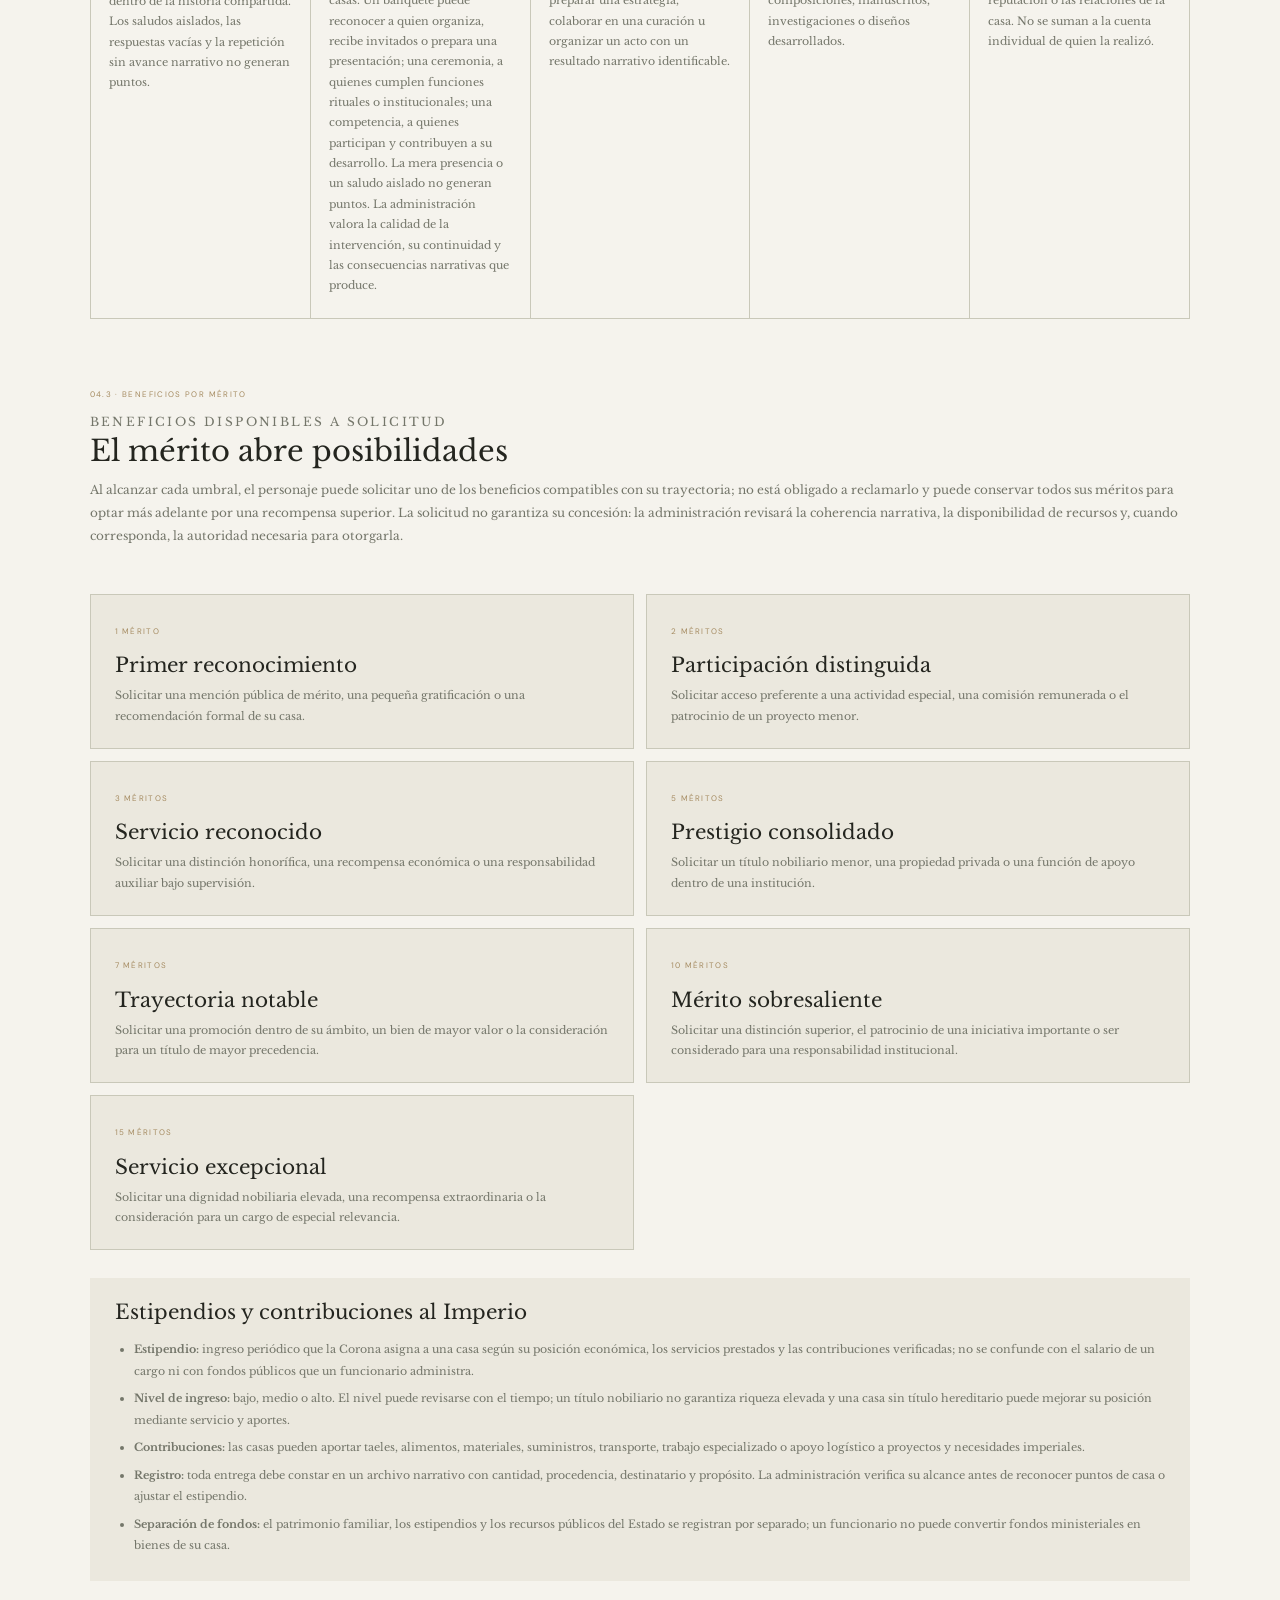
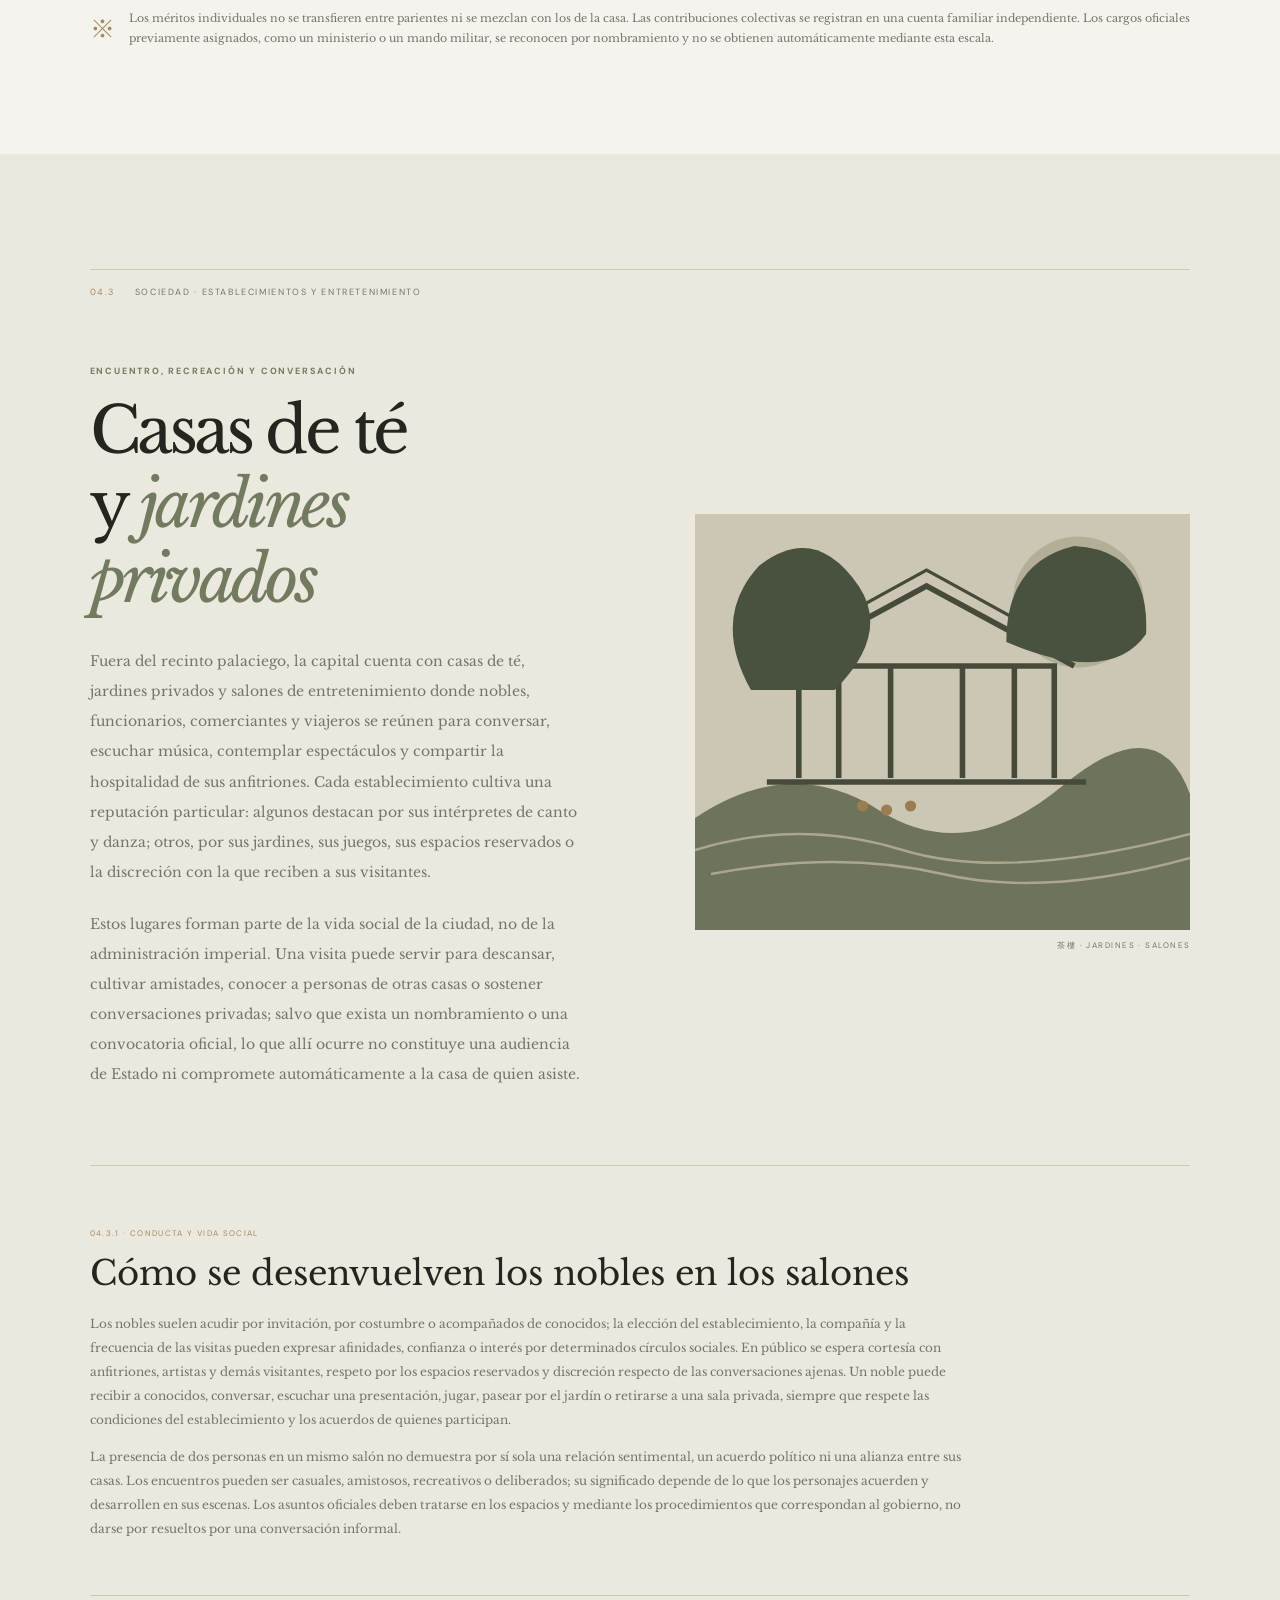
==== commit c26c0871: "Actualizar descendencia de la Corona en el Archivo" ====
--- a/archivo.html
+++ b/archivo.html
@@ -62,7 +62,7 @@
       <div class="imperial-guide-grid">
         <article class="imperial-guide-card"><span>01 · SOBERANA</span><h3>La emperatriz</h3><p class="imperial-person">Otoha Miya <span>· Emperatriz reinante</span></p><p>Es la máxima autoridad del Imperio. Preside las audiencias, escucha a sus consejeros y representantes de las casas, aprueba nombramientos y promulga decretos. La soberanía le pertenece únicamente a ella; puede compartir tareas familiares y ceremoniales con su consorte, pero no el poder del trono.</p></article>
         <article class="imperial-guide-card"><span>02 · CONSORTE IMPERIAL</span><h3>Emperador Consorte</h3><p class="imperial-person">Aran <span>· Emperador Consorte</span></p><p>Es el esposo de la emperatriz y forma parte de la casa reinante. Acompaña a la soberana en ceremonias y recepciones, atiende tareas domésticas o de representación que ella le confíe y puede participar en actividades de patronazgo. No comparte el trono ni dirige ministerios o tropas por su título; puede desplazarse por el palacio y la capital, respetando sus compromisos y las medidas de seguridad.</p></article>
-        <article class="imperial-guide-card"><span>03 · PRÍNCIPES IMPERIALES</span><h3>Príncipes y princesas imperiales</h3><p class="imperial-person">Osamu Miya <span>· Príncipe imperial</span></p><p class="imperial-person">Atsumu Miya <span>· Príncipe imperial</span></p><p>Osamu y Atsumu pertenecen a ramas colaterales de la familia Miya. Conservan su rango principesco, pueden asistir a ceremonias, mantener patrimonio propio y presentar peticiones a la soberana. Ser príncipe no les concede un ministerio ni mando militar; para ejercer una función pública necesitan un nombramiento.</p></article>
+        <article class="imperial-guide-card"><span>03 · DESCENDENCIA IMPERIAL</span><h3>Príncipes y princesas</h3><p class="imperial-person">Príncipe Miya <span>· 22 años · nombre pendiente</span></p><p class="imperial-person">Muyao Miya <span>· 20 años · princesa imperial</span></p><p class="imperial-person">Princesa Miya <span>· 18 años · nombre pendiente</span></p><p class="imperial-person">MíngHào Miya <span>· 5 años · príncipe imperial</span></p><p>Son los cuatro hijos de Otoha Miya y Aran, y forman la descendencia directa de la casa reinante. Su condición de príncipes y princesas reconoce su lugar en la familia imperial; las funciones de gobierno o mando requieren un nombramiento propio.</p></article>
          
         
       </div>
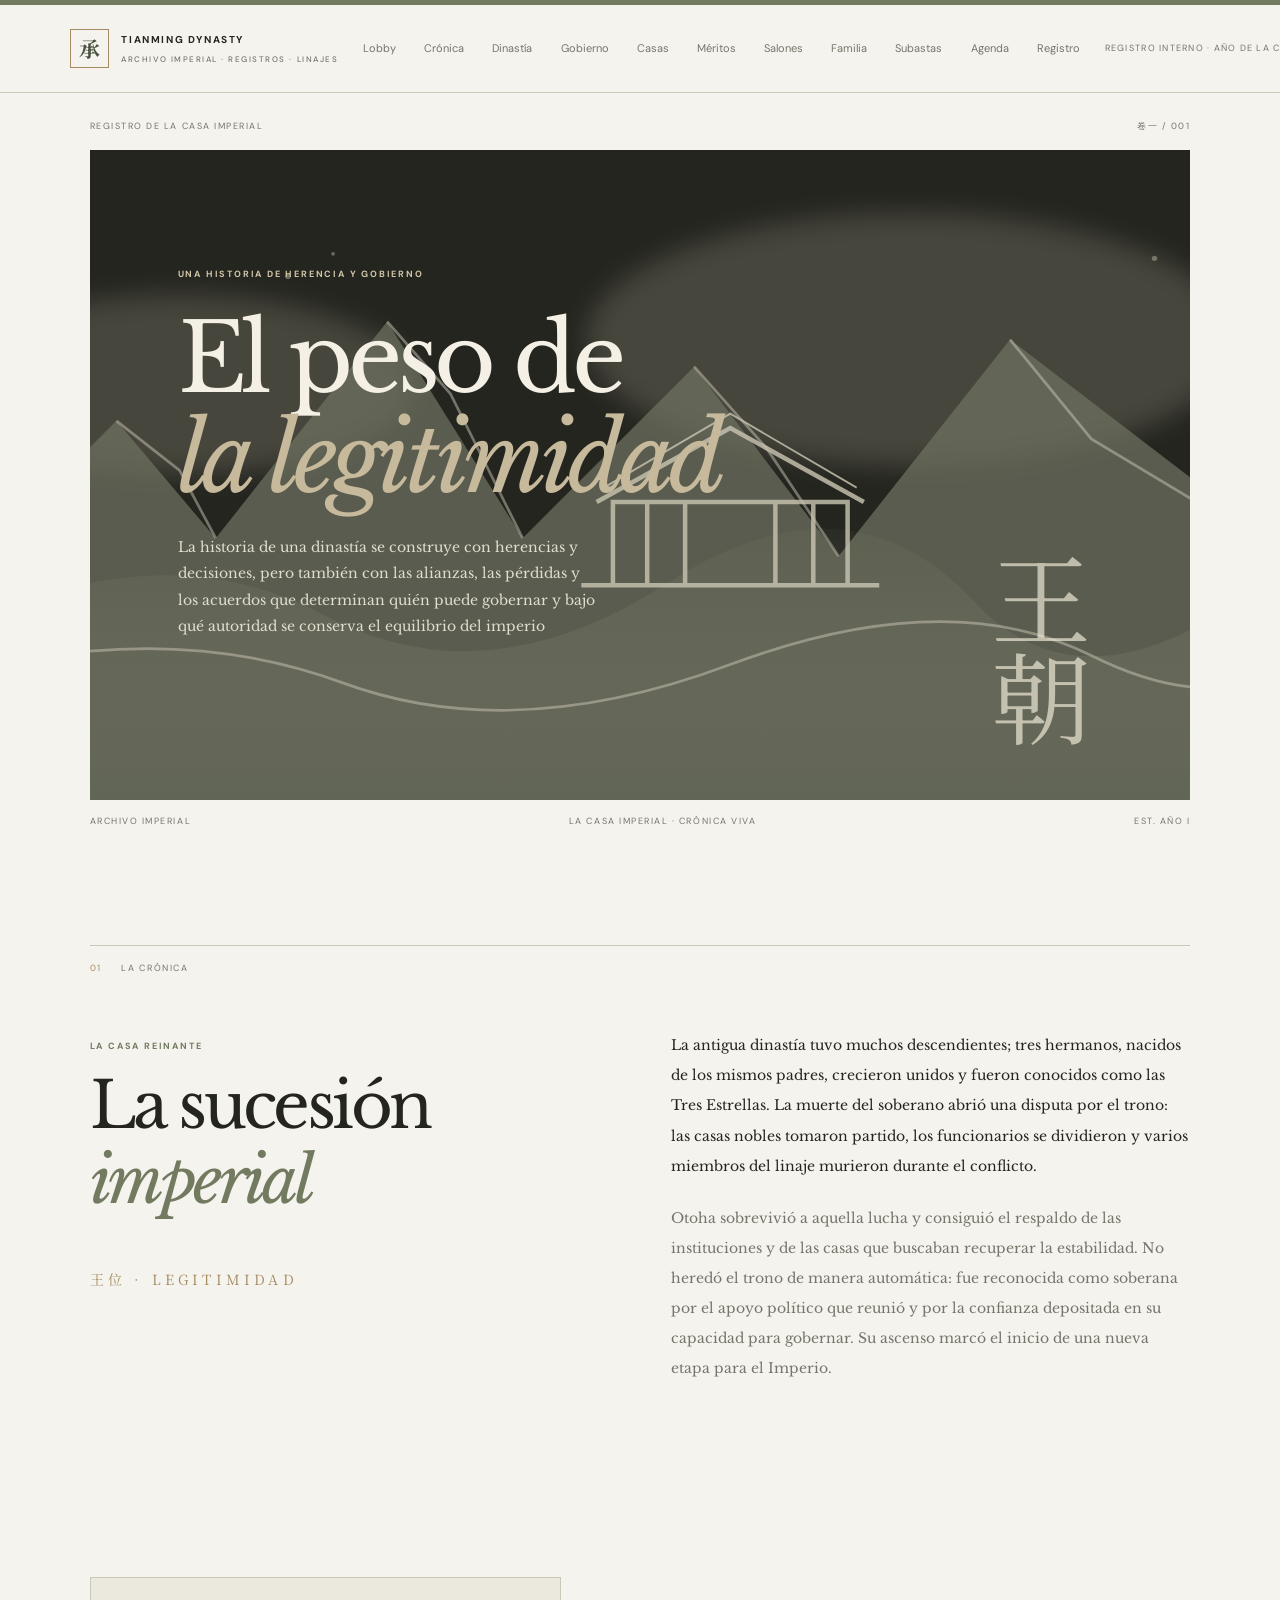
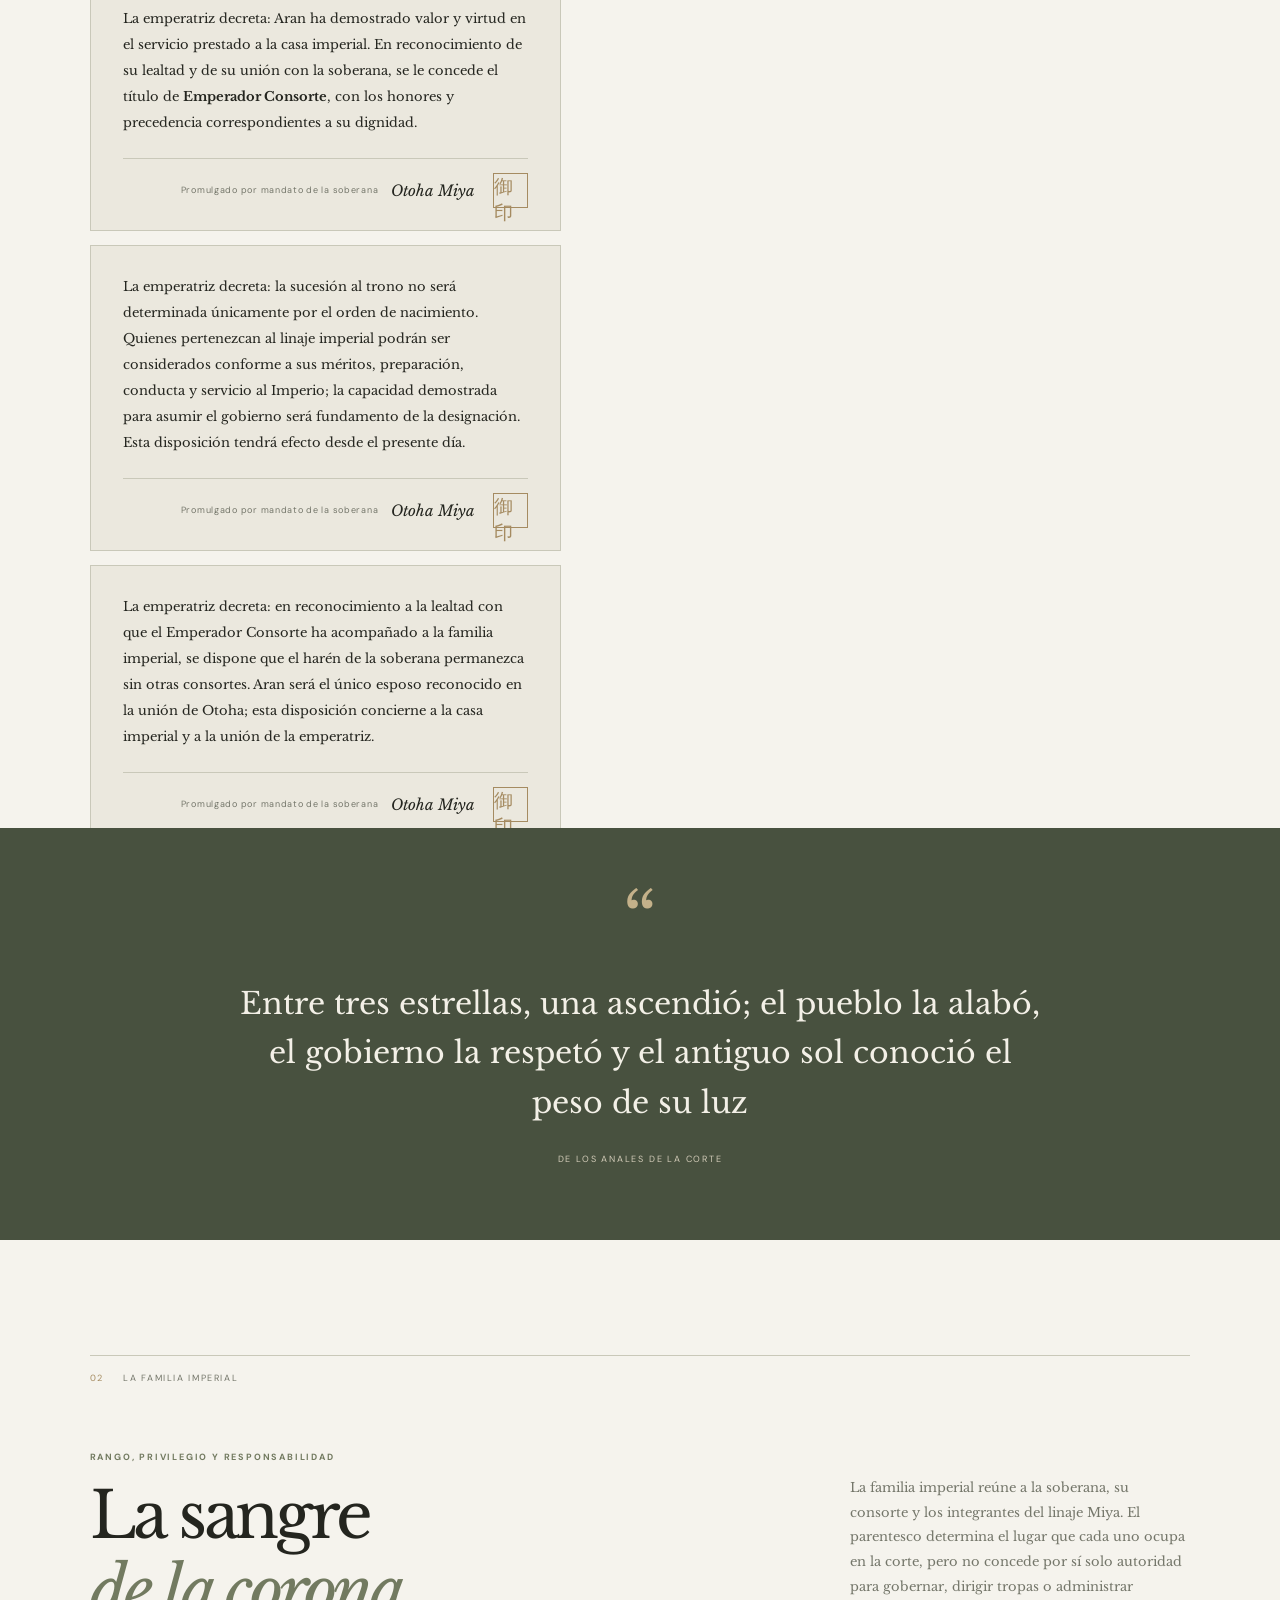
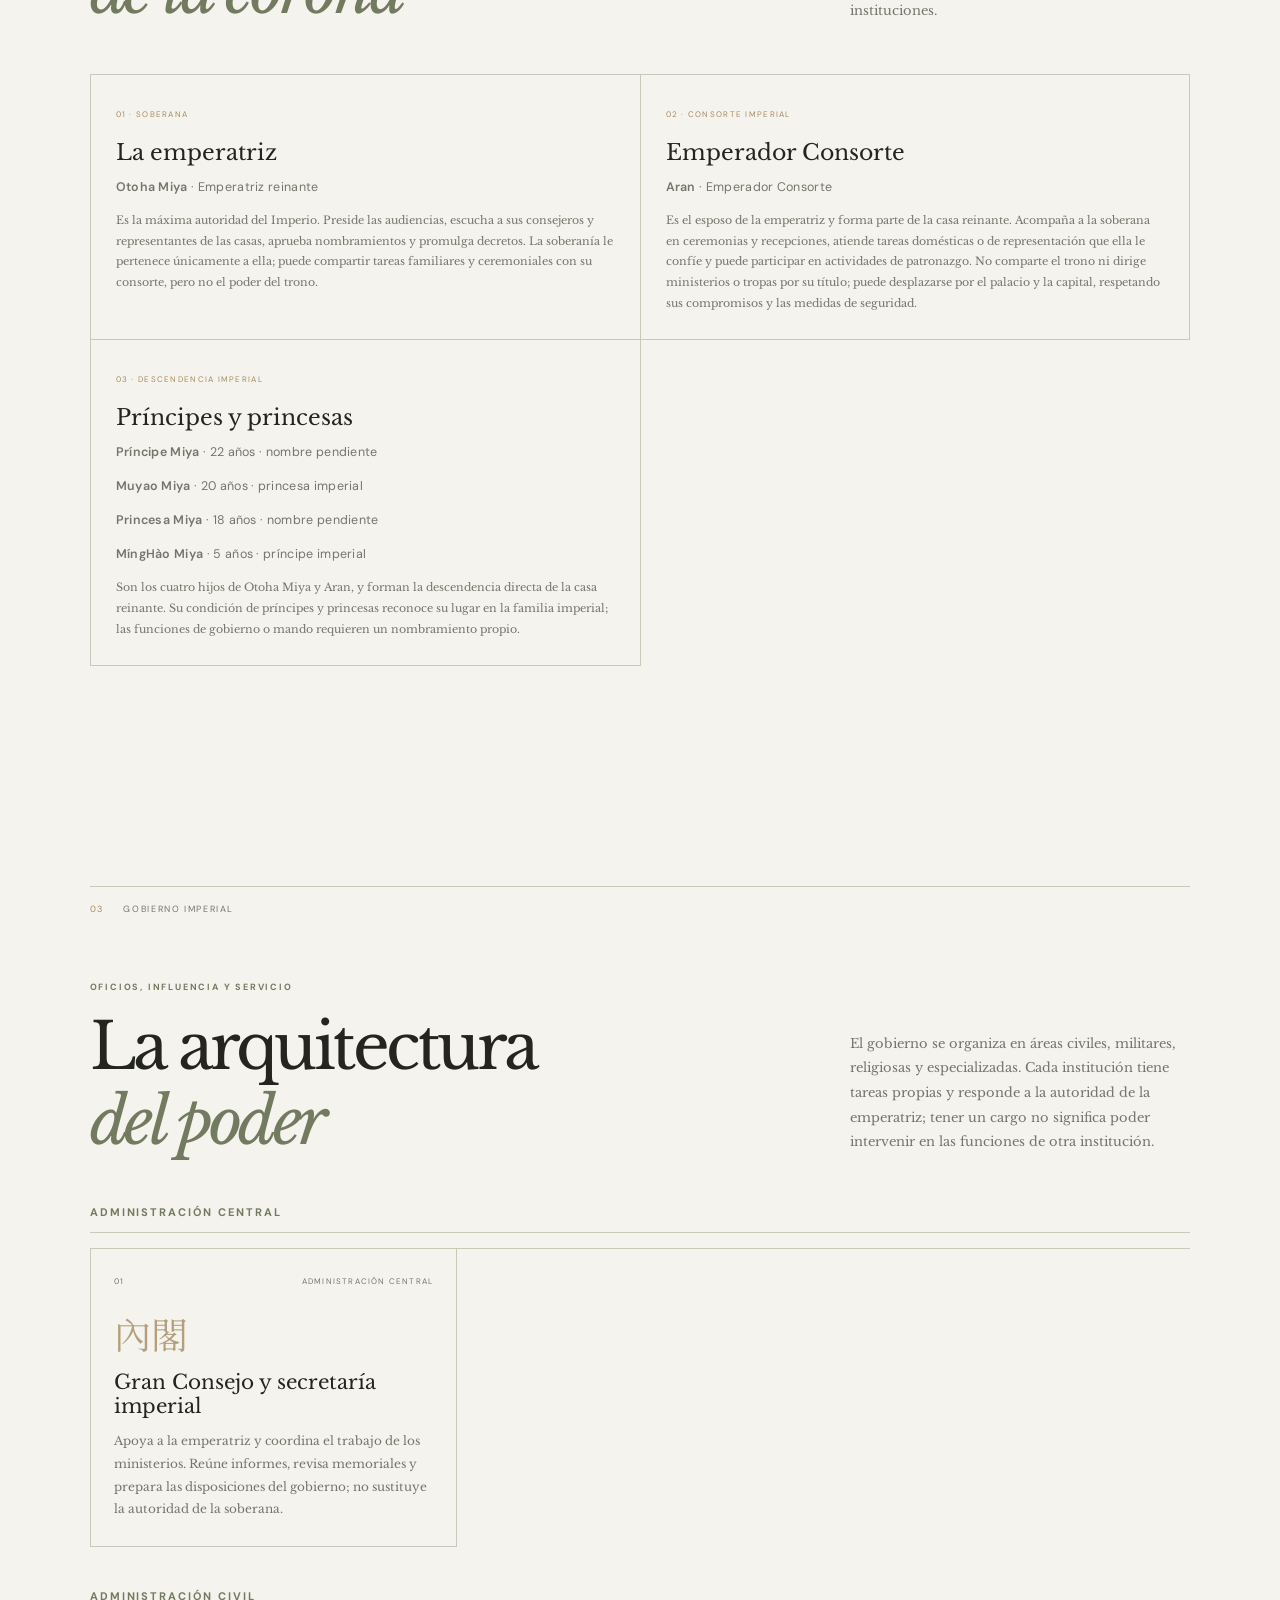
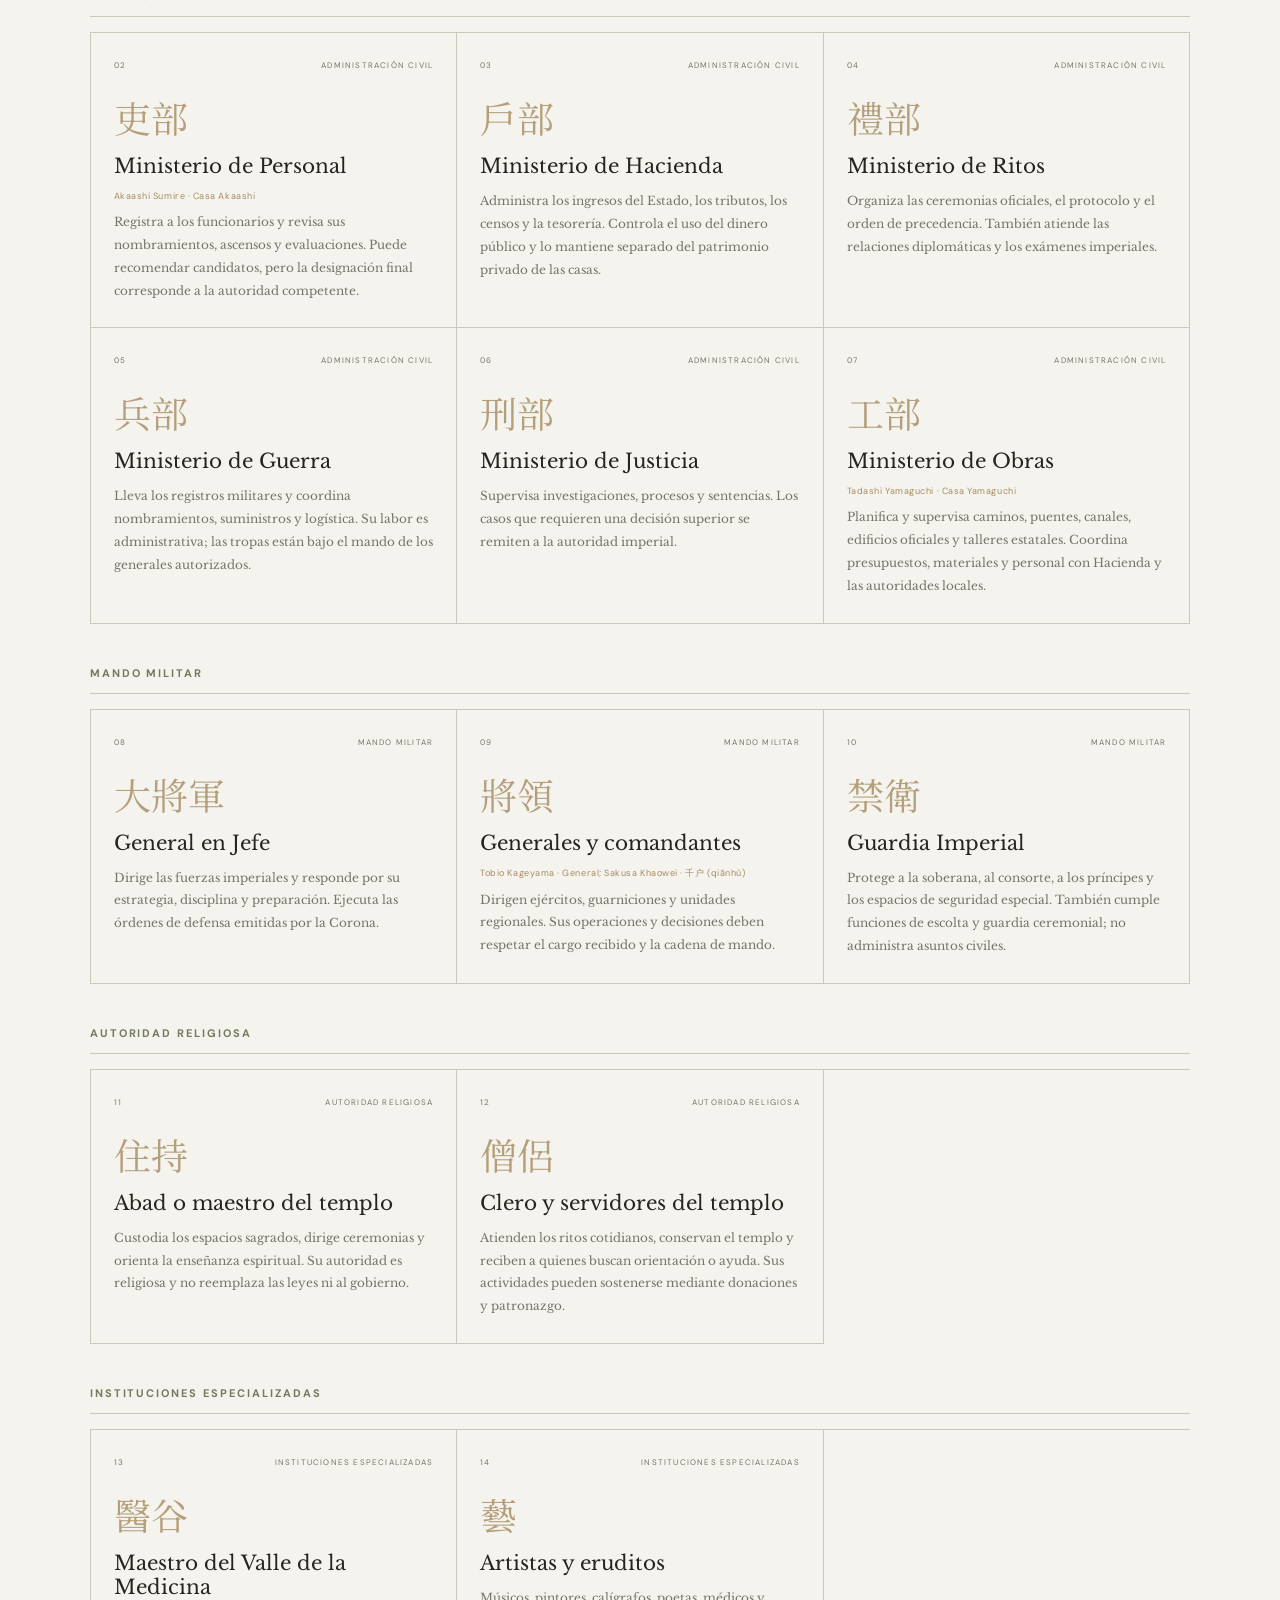
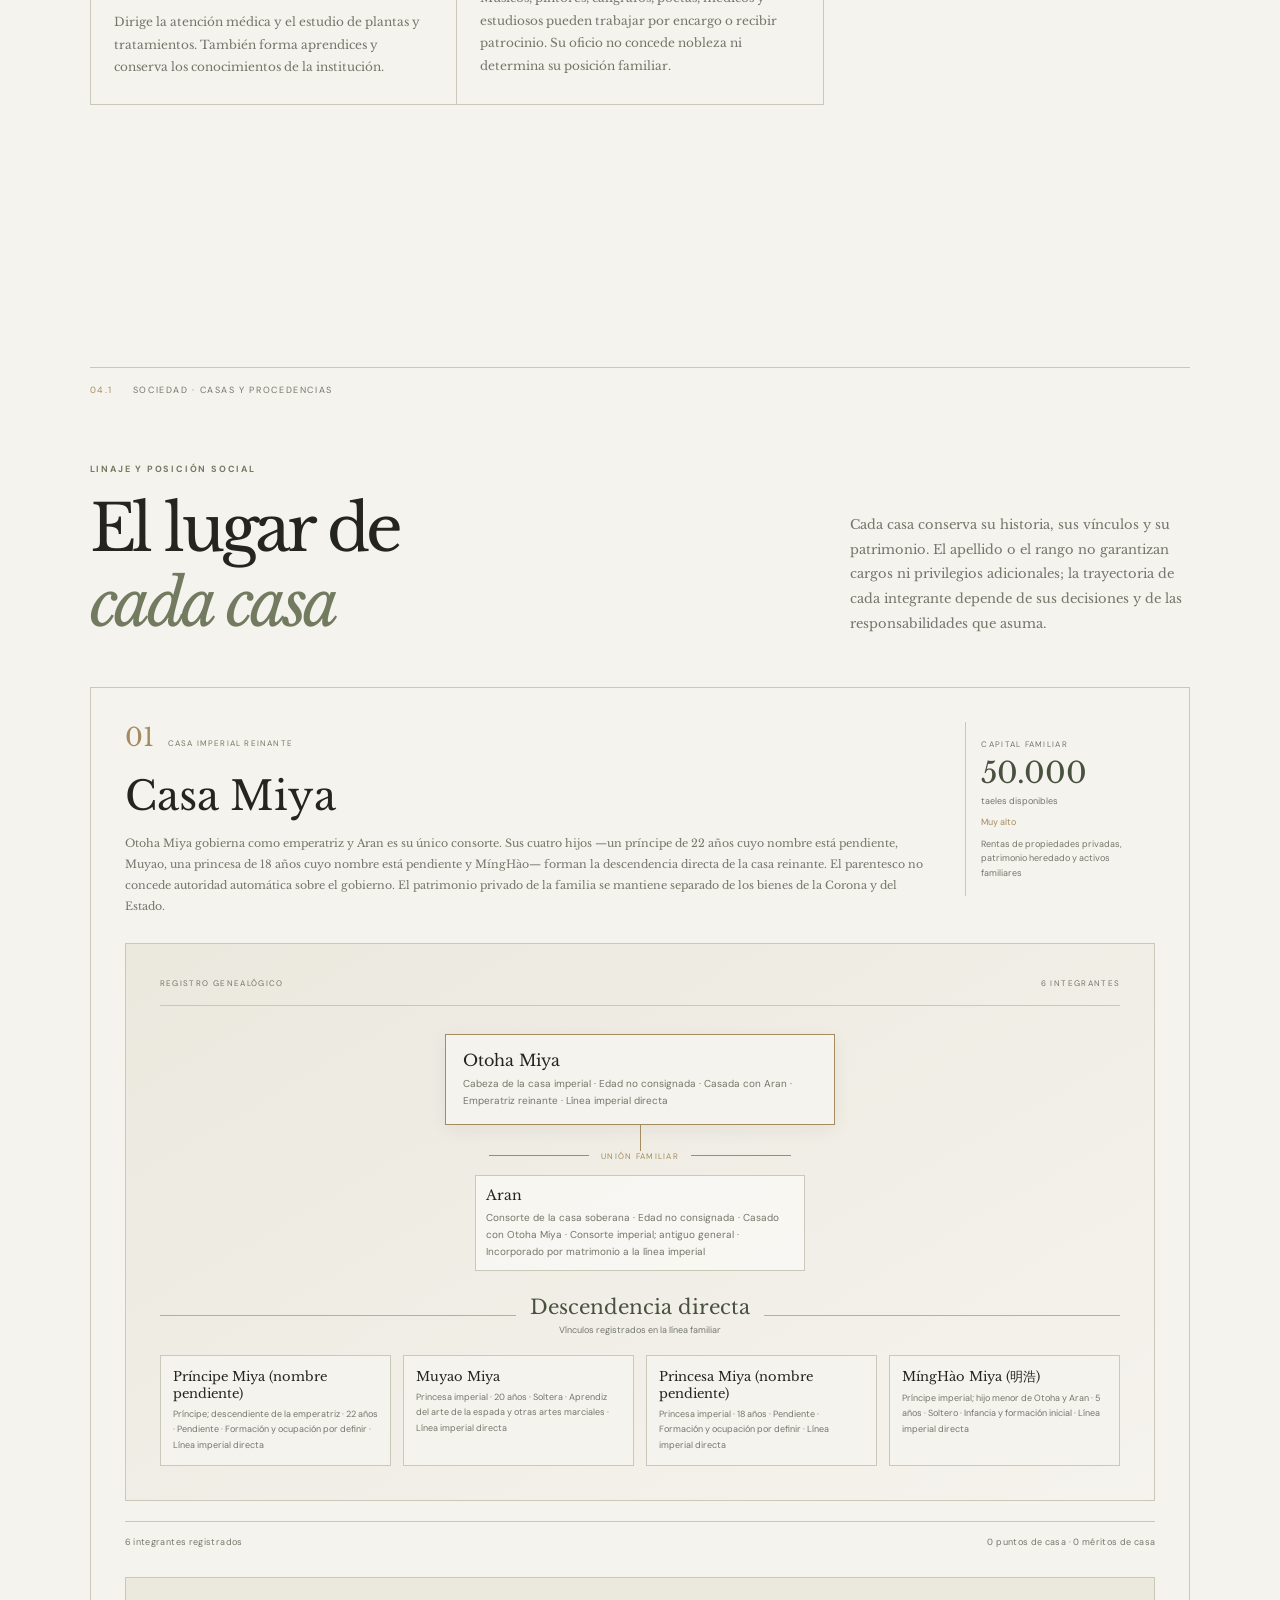
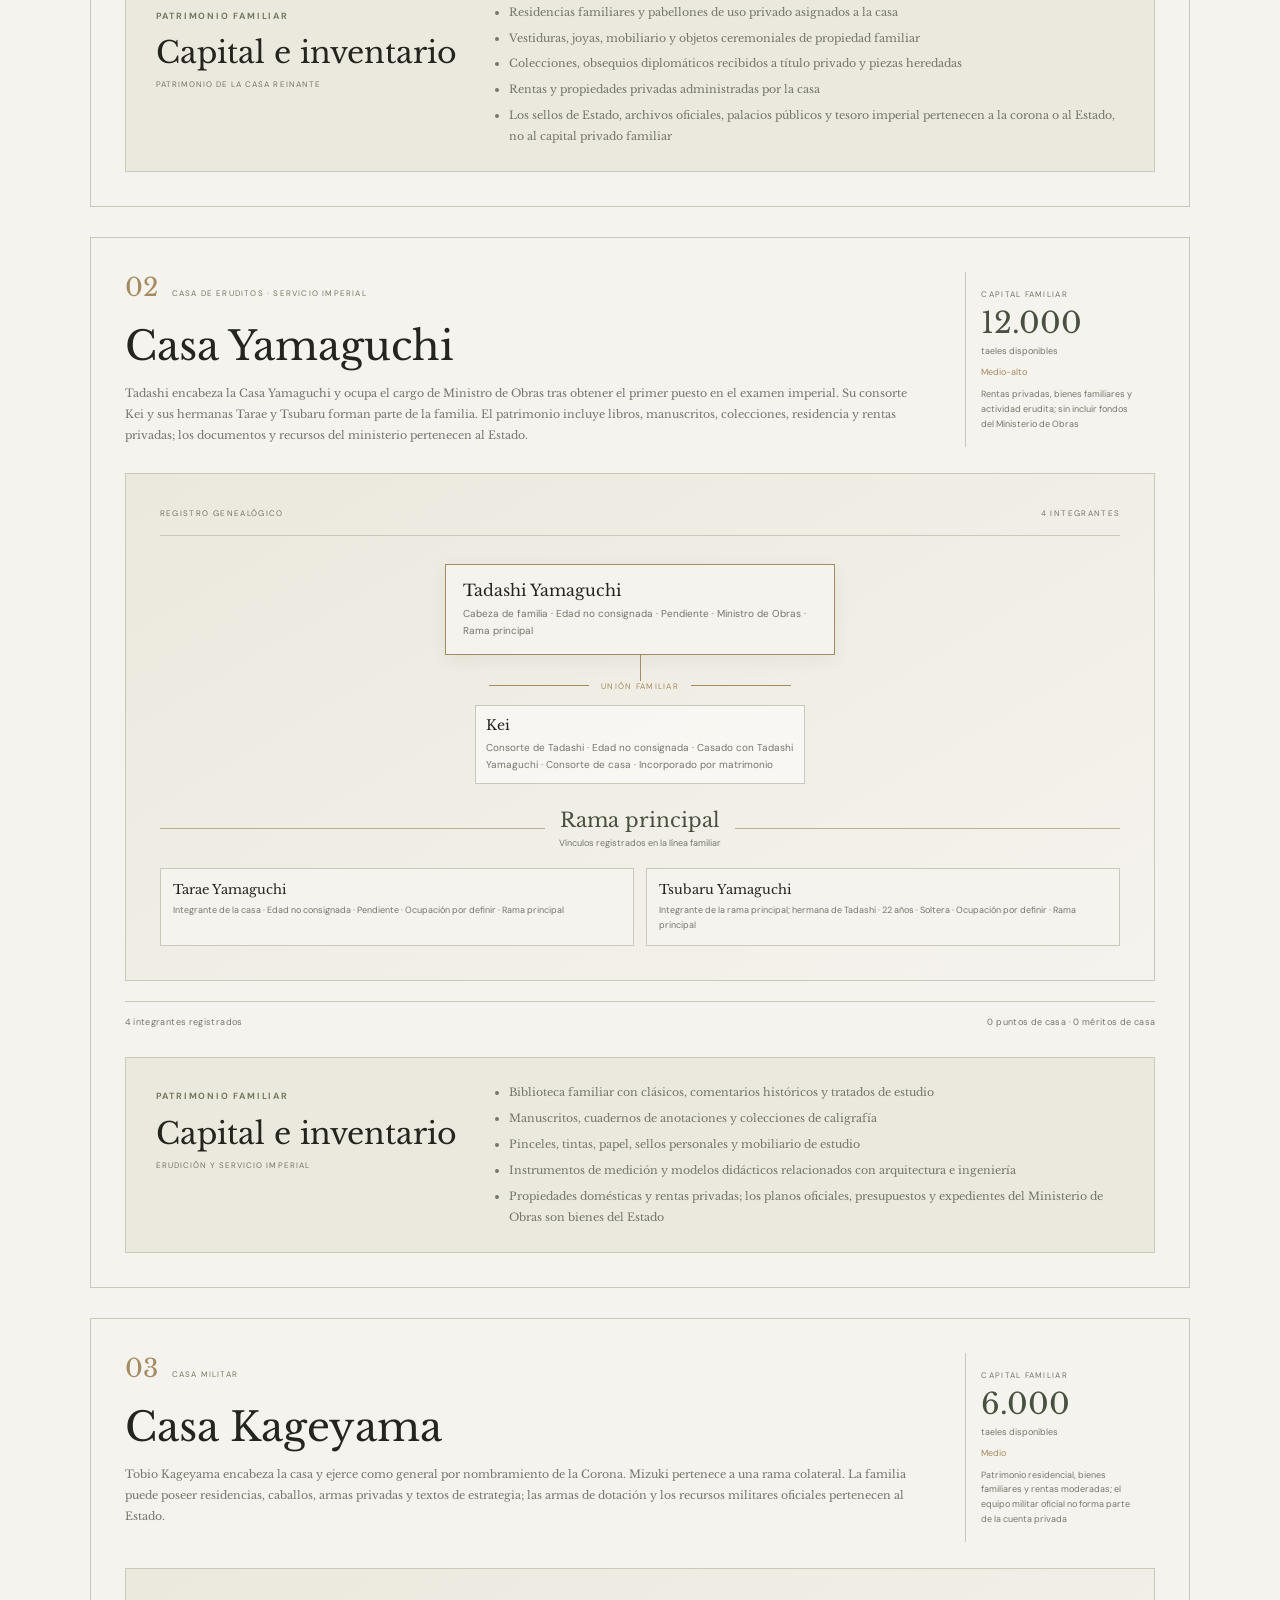
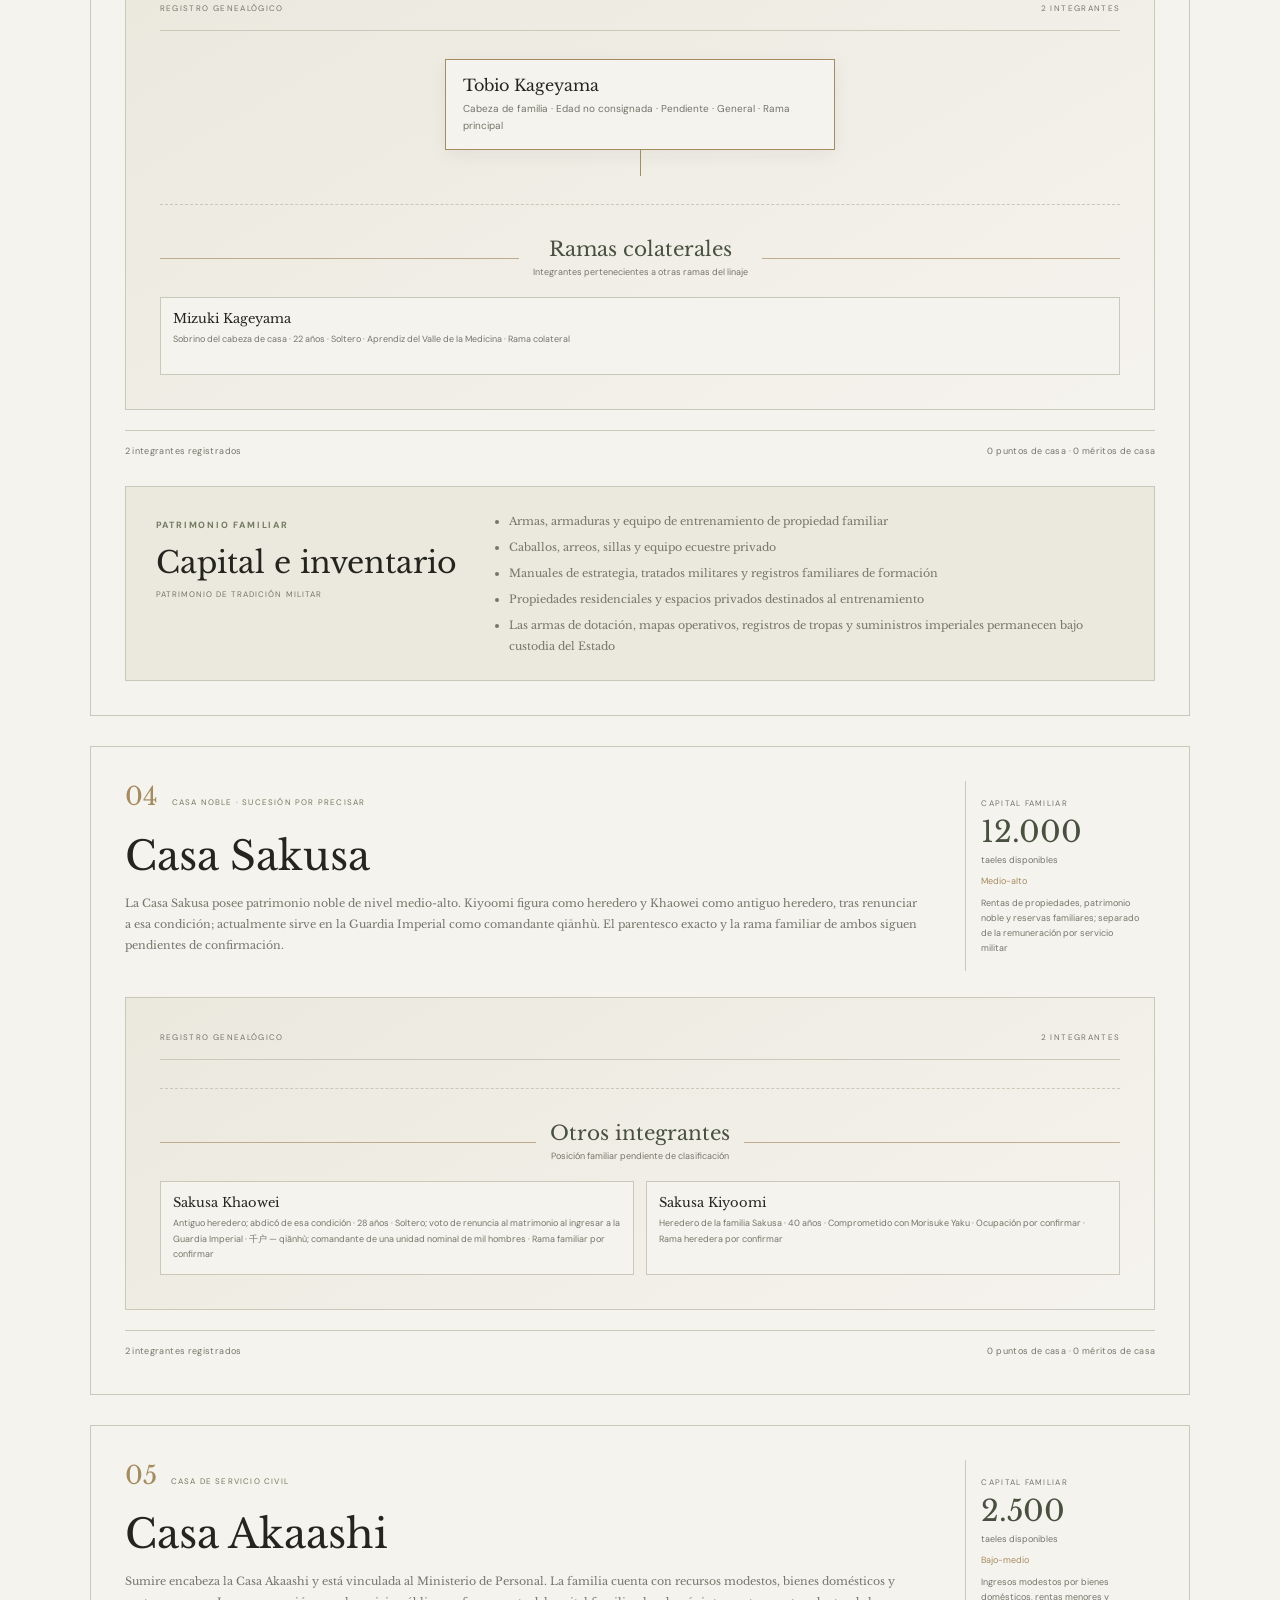
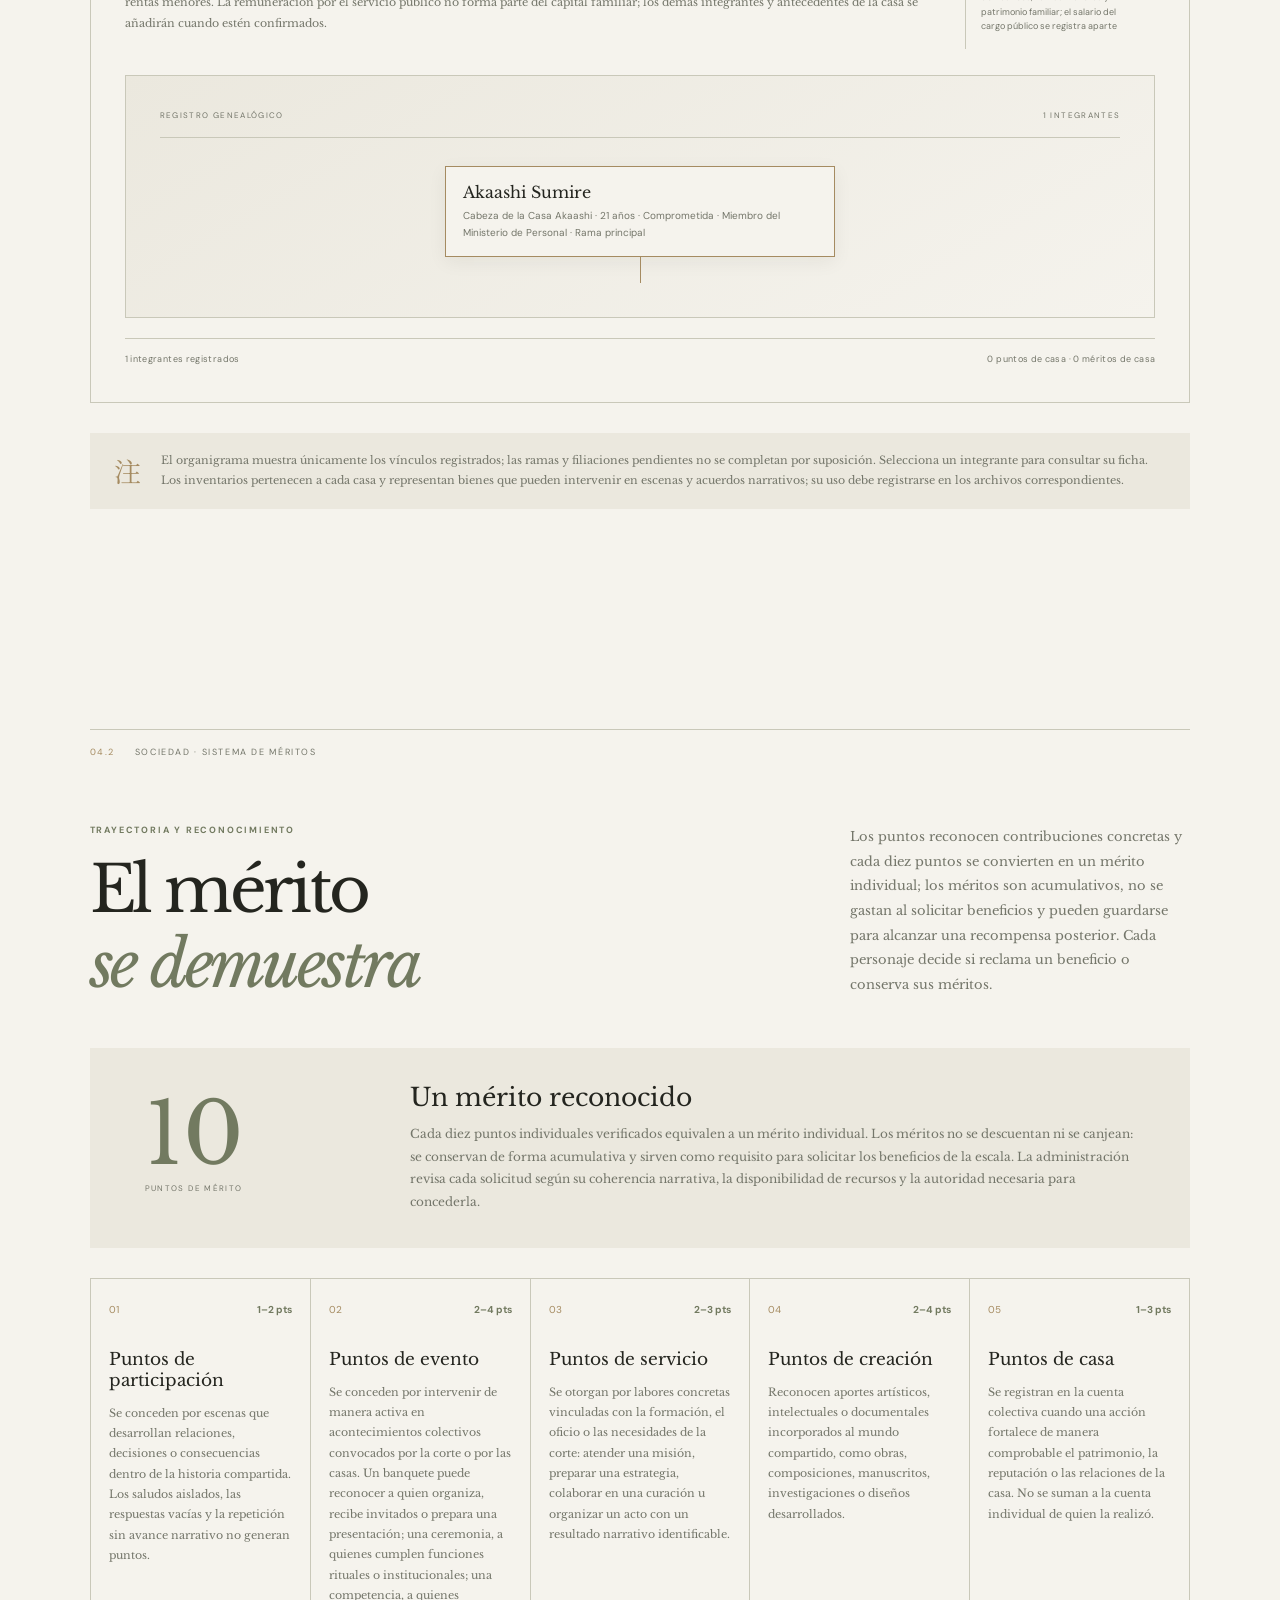
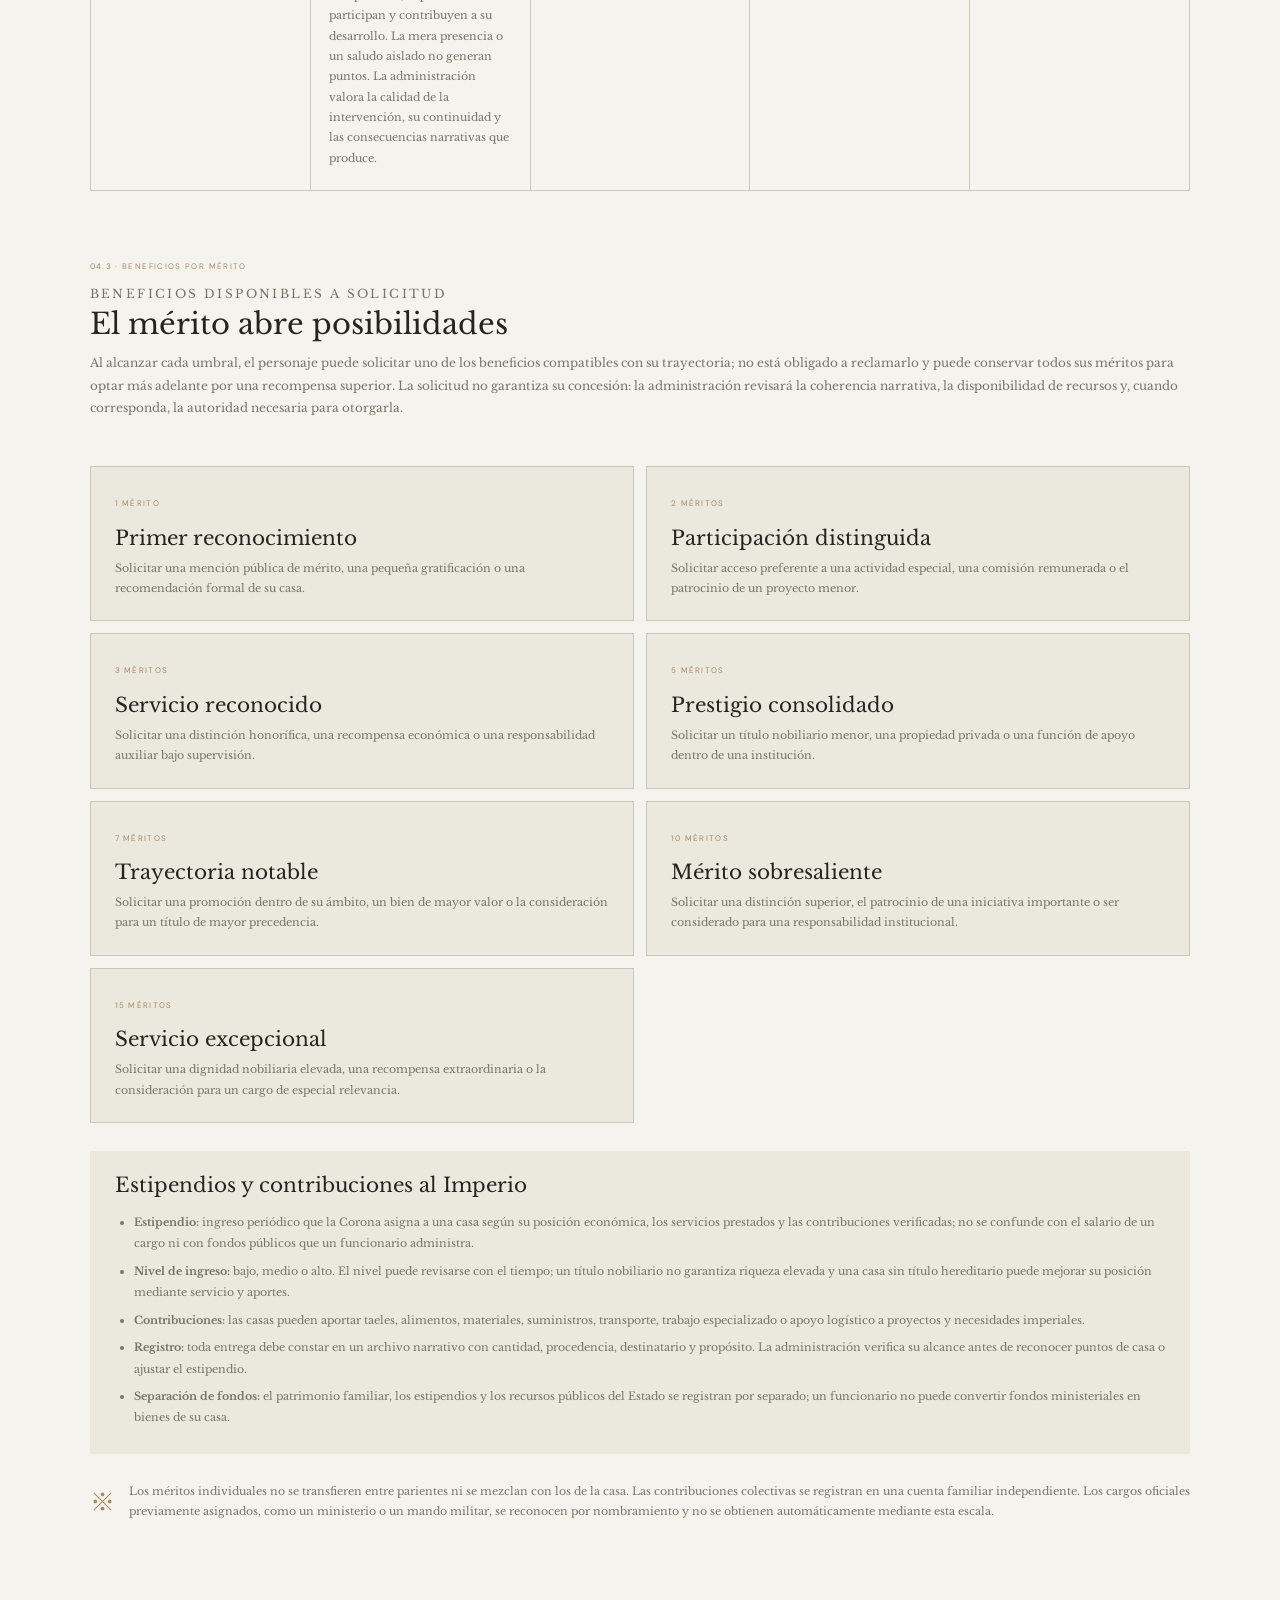
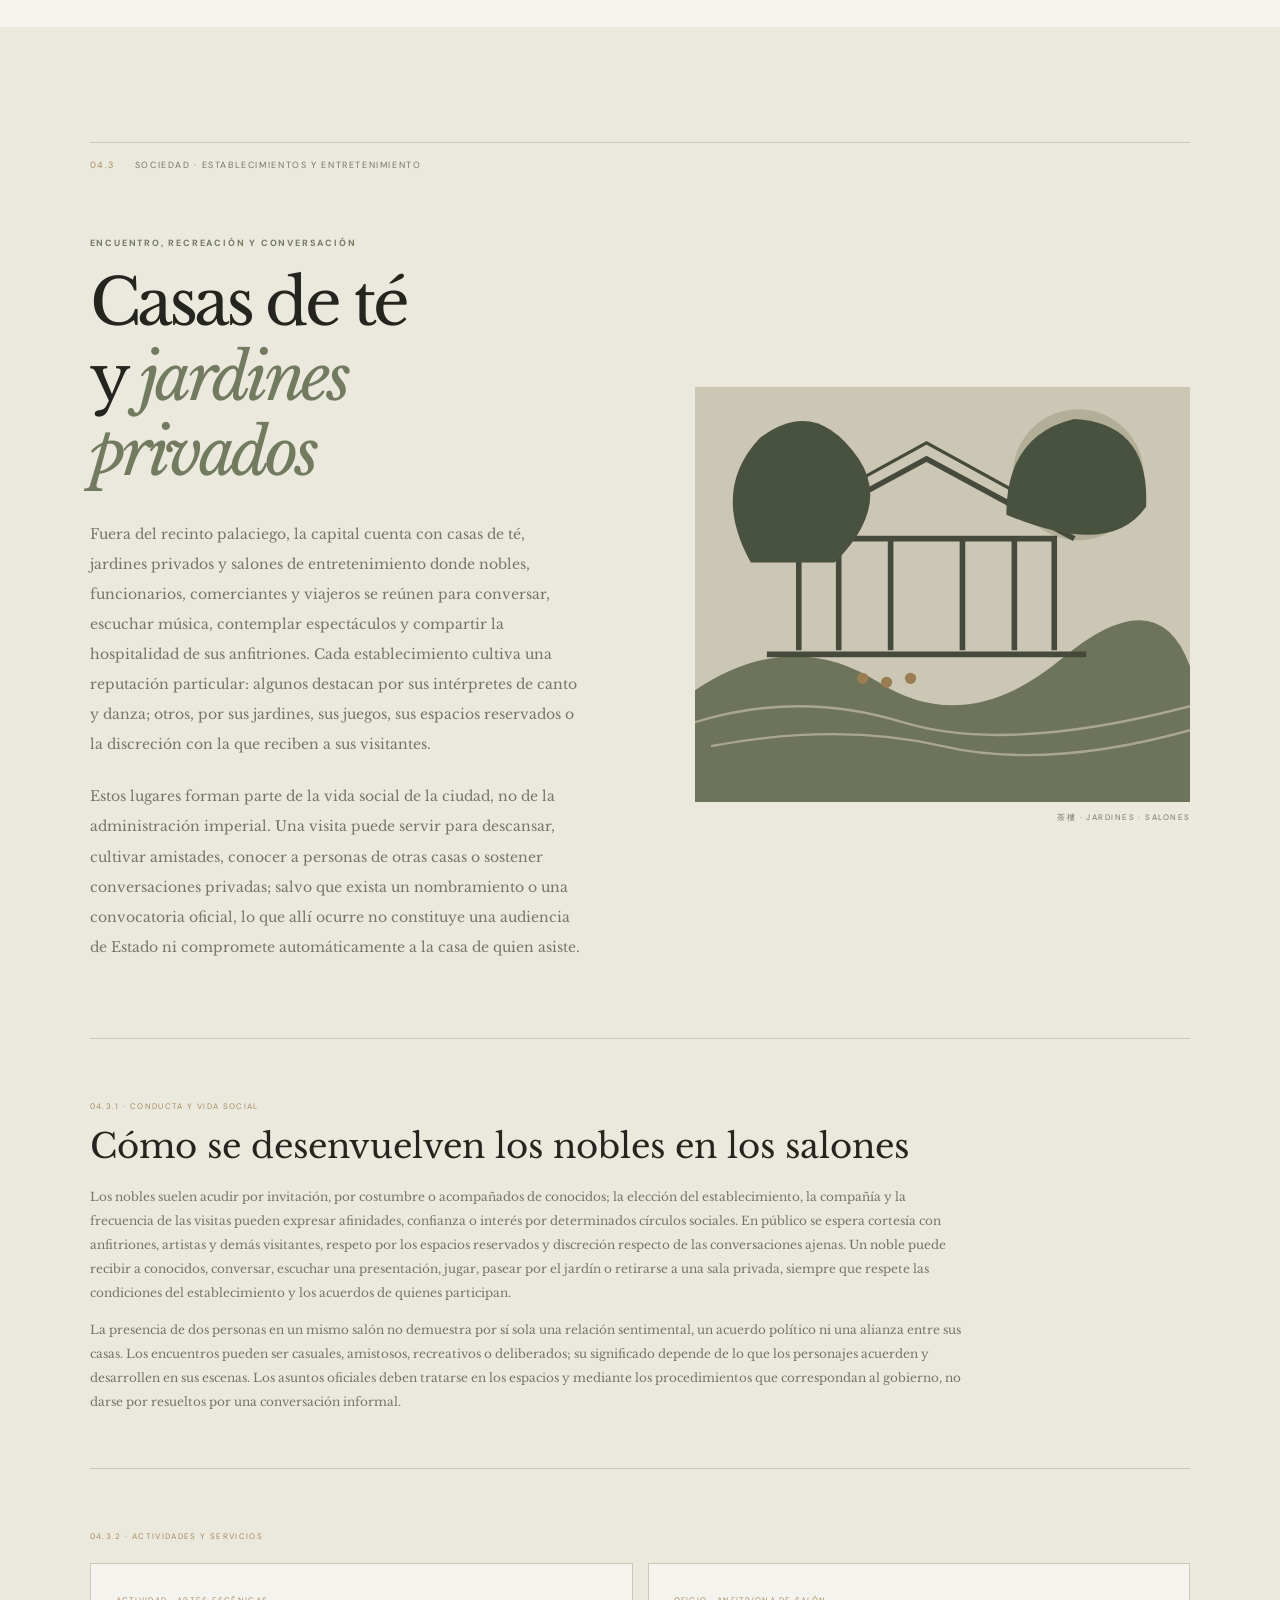
==== commit 32046f8d: "Retirar fichas emergentes de los organigramas" ====
--- a/archivo.html
+++ b/archivo.html
@@ -79,7 +79,7 @@
       <div class="section-tag"><span>04.1</span> SOCIEDAD · CASAS Y PROCEDENCIAS</div>
       <div class="section-heading"><div><p class="eyebrow">Linaje y posición social</p><h2>El lugar de<br><em>cada casa</em></h2></div><p class="section-deck">Cada casa conserva su historia, sus vínculos y su patrimonio. El apellido o el rango no garantizan cargos ni privilegios adicionales; la trayectoria de cada integrante depende de sus decisiones y de las responsabilidades que asuma.</p></div>
       <div class="house-organigrams" id="houses-grid"></div>
-      <div class="note-box"><span class="note-symbol">注</span><p>El organigrama muestra únicamente los vínculos registrados; las ramas y filiaciones pendientes no se completan por suposición. Selecciona un integrante para consultar su ficha. Los inventarios pertenecen a cada casa y representan bienes que pueden intervenir en escenas y acuerdos narrativos; su uso debe registrarse en los archivos correspondientes.</p></div><div id="archive-member-profile" class="member-profile-panel" hidden></div>
+      <div class="note-box"><span class="note-symbol">注</span><p>El organigrama muestra únicamente los vínculos registrados; las ramas y filiaciones pendientes no se completan por suposición. Selecciona un integrante para consultar su ficha. Los inventarios pertenecen a cada casa y representan bienes que pueden intervenir en escenas y acuerdos narrativos; su uso debe registrarse en los archivos correspondientes.</p></div>
     </section>
 
     <section class="section merit-section" id="meritos">
@@ -171,7 +171,6 @@
     <section class="closing"><span class="closing-kanji">文</span><p>El nombre de una casa puede heredarse, pero su historia se construye con las decisiones, los compromisos y las acciones de quienes aceptan la responsabilidad de sostenerlo</p><small>ARCHIVO IMPERIAL · FIN DEL REGISTRO</small></section>
   </main>
   <footer class="footer"><a class="brand" href="#inicio"><span class="brand-mark">承</span><span>TIANMING DYNASTY<small>ARCHIVO IMPERIAL · REGISTROS · LINAJES</small></span></a><span>ARCHIVO DE CONSULTA PARA MIEMBROS · <a href="index.html">VOLVER AL LOBBY</a></span><a href="#inicio">VOLVER AL INICIO ↑</a></footer>
-  <dialog id="archive-profile-dialog" class="member-dialog"><button class="profile-close" type="button" aria-label="Cerrar">×</button><div id="archive-profile-content"></div></dialog>
   <script type="module" src="js/app.js"></script>
 </body>
 </html>
--- a/styles.css
+++ b/styles.css
@@ -404,3 +404,10 @@
  .lobby-points .point-card{background:var(--paper);border-color:var(--line)}
  .economy-more{color:var(--muted)}
 }
+
+/* Organigramas sin retratos ni fichas emergentes: nombre y datos en lectura directa */
+.tree-person{display:block;cursor:default;transition:border-color .2s,background .2s}
+.tree-person:hover,.tree-person:focus-visible{border-color:var(--line);background:var(--paper);outline:none}
+.tree-person-copy{display:grid;gap:5px;min-width:0}
+.tree-person-copy strong{font:14px var(--serif);font-weight:400;color:var(--ink);overflow-wrap:anywhere}
+.tree-person-copy small{font:10px/1.7 var(--sans);color:var(--muted);white-space:normal}
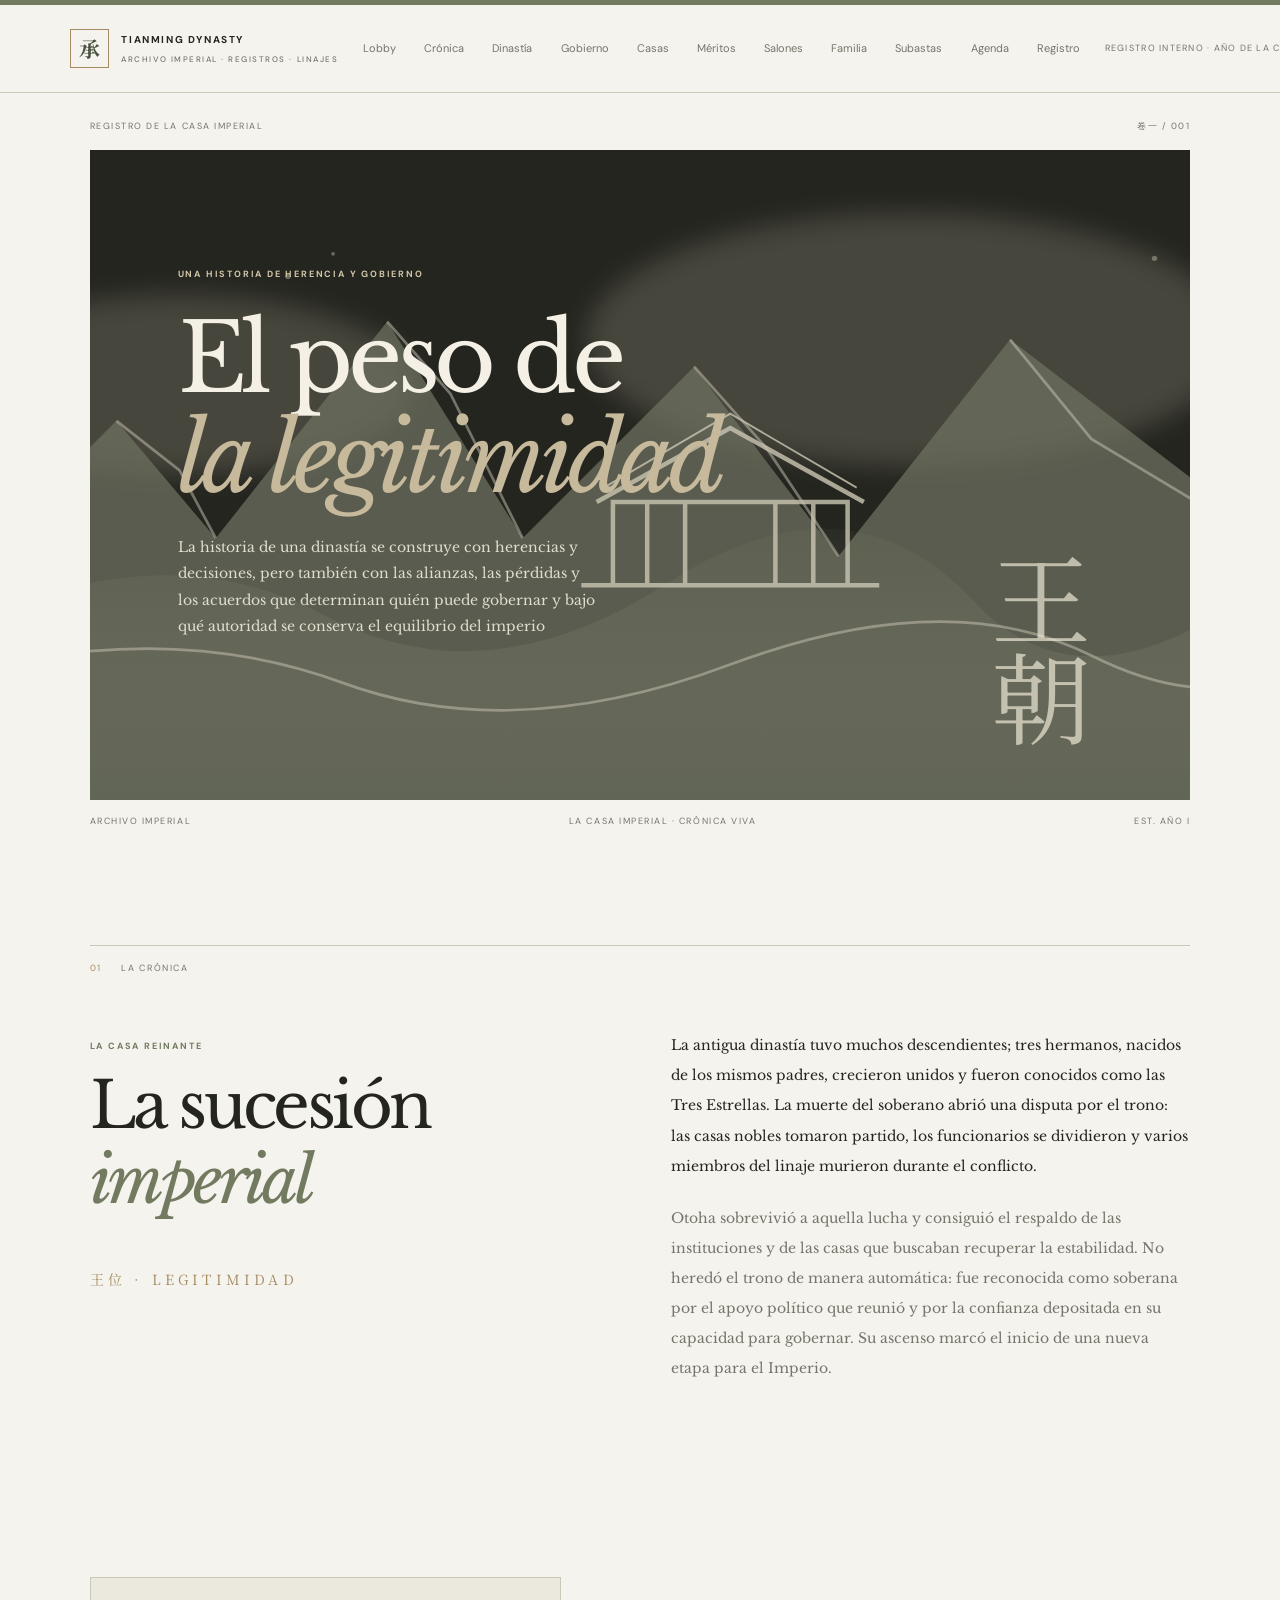
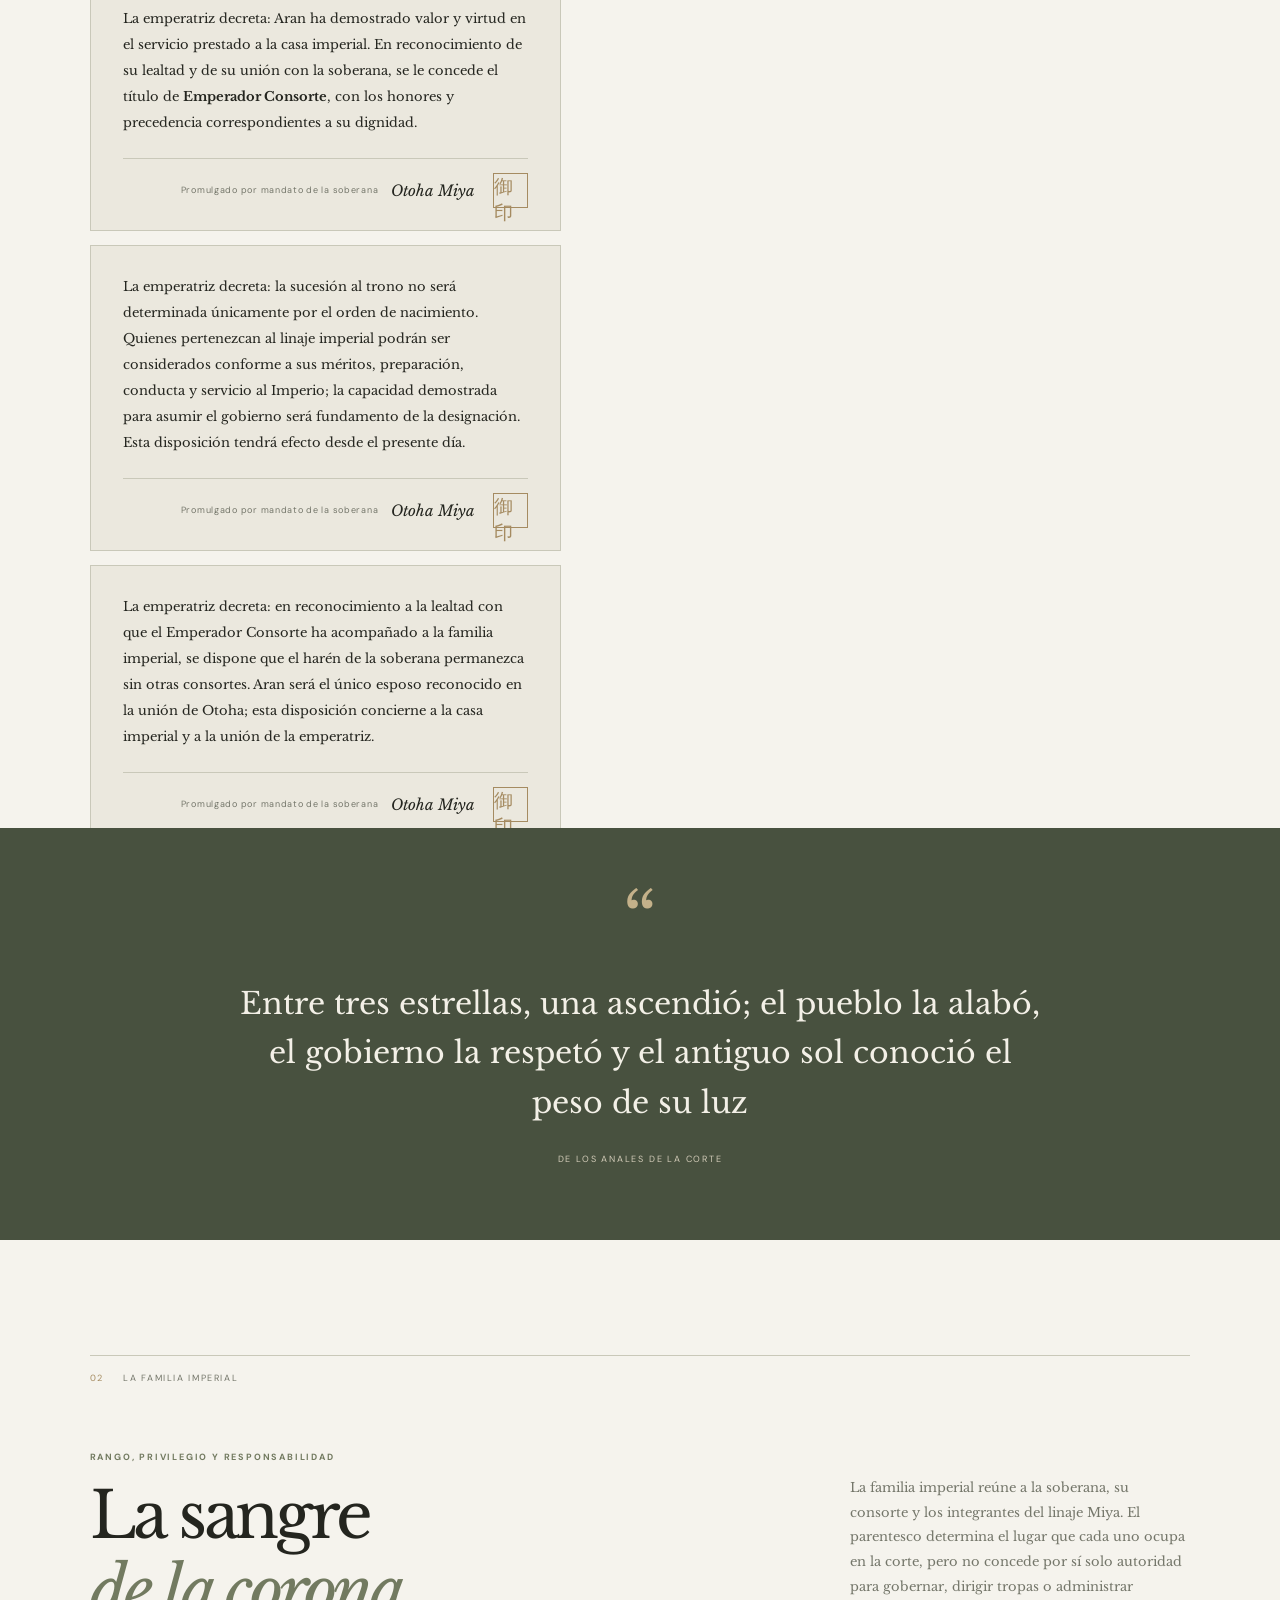
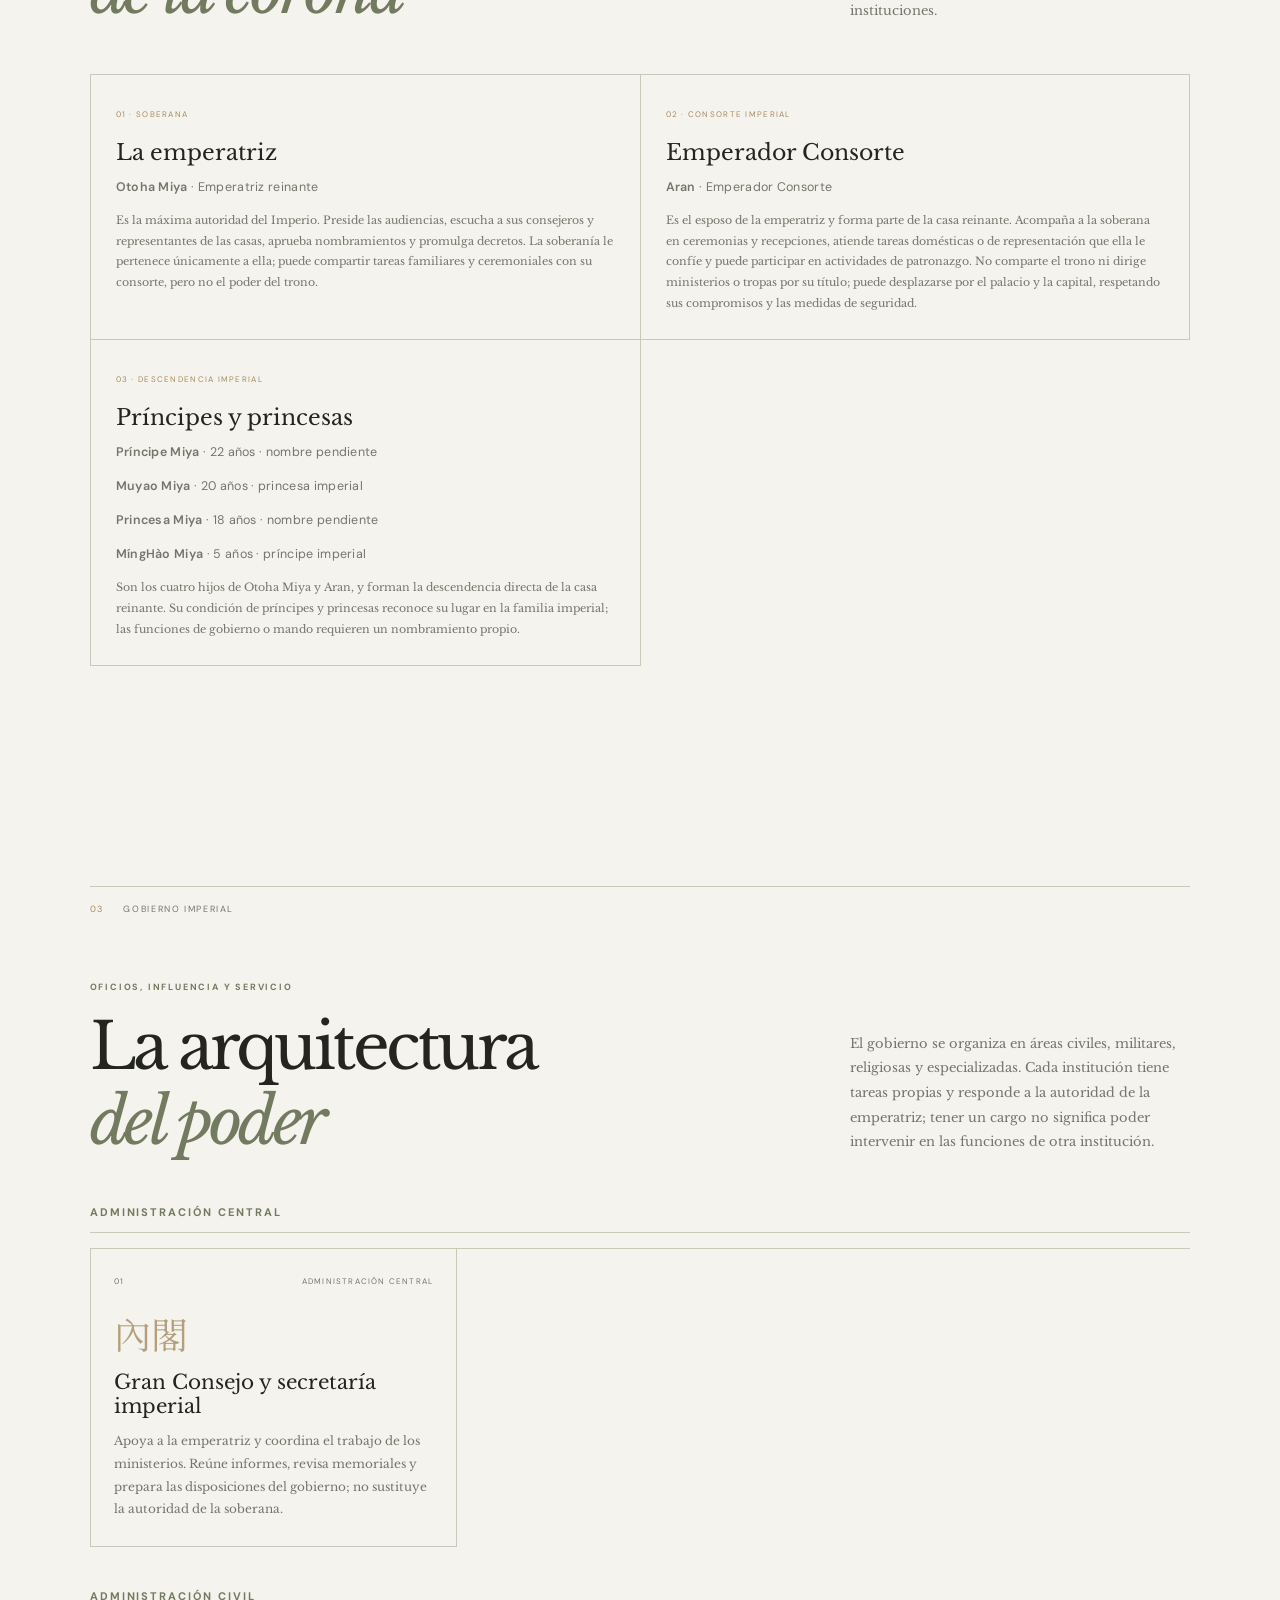
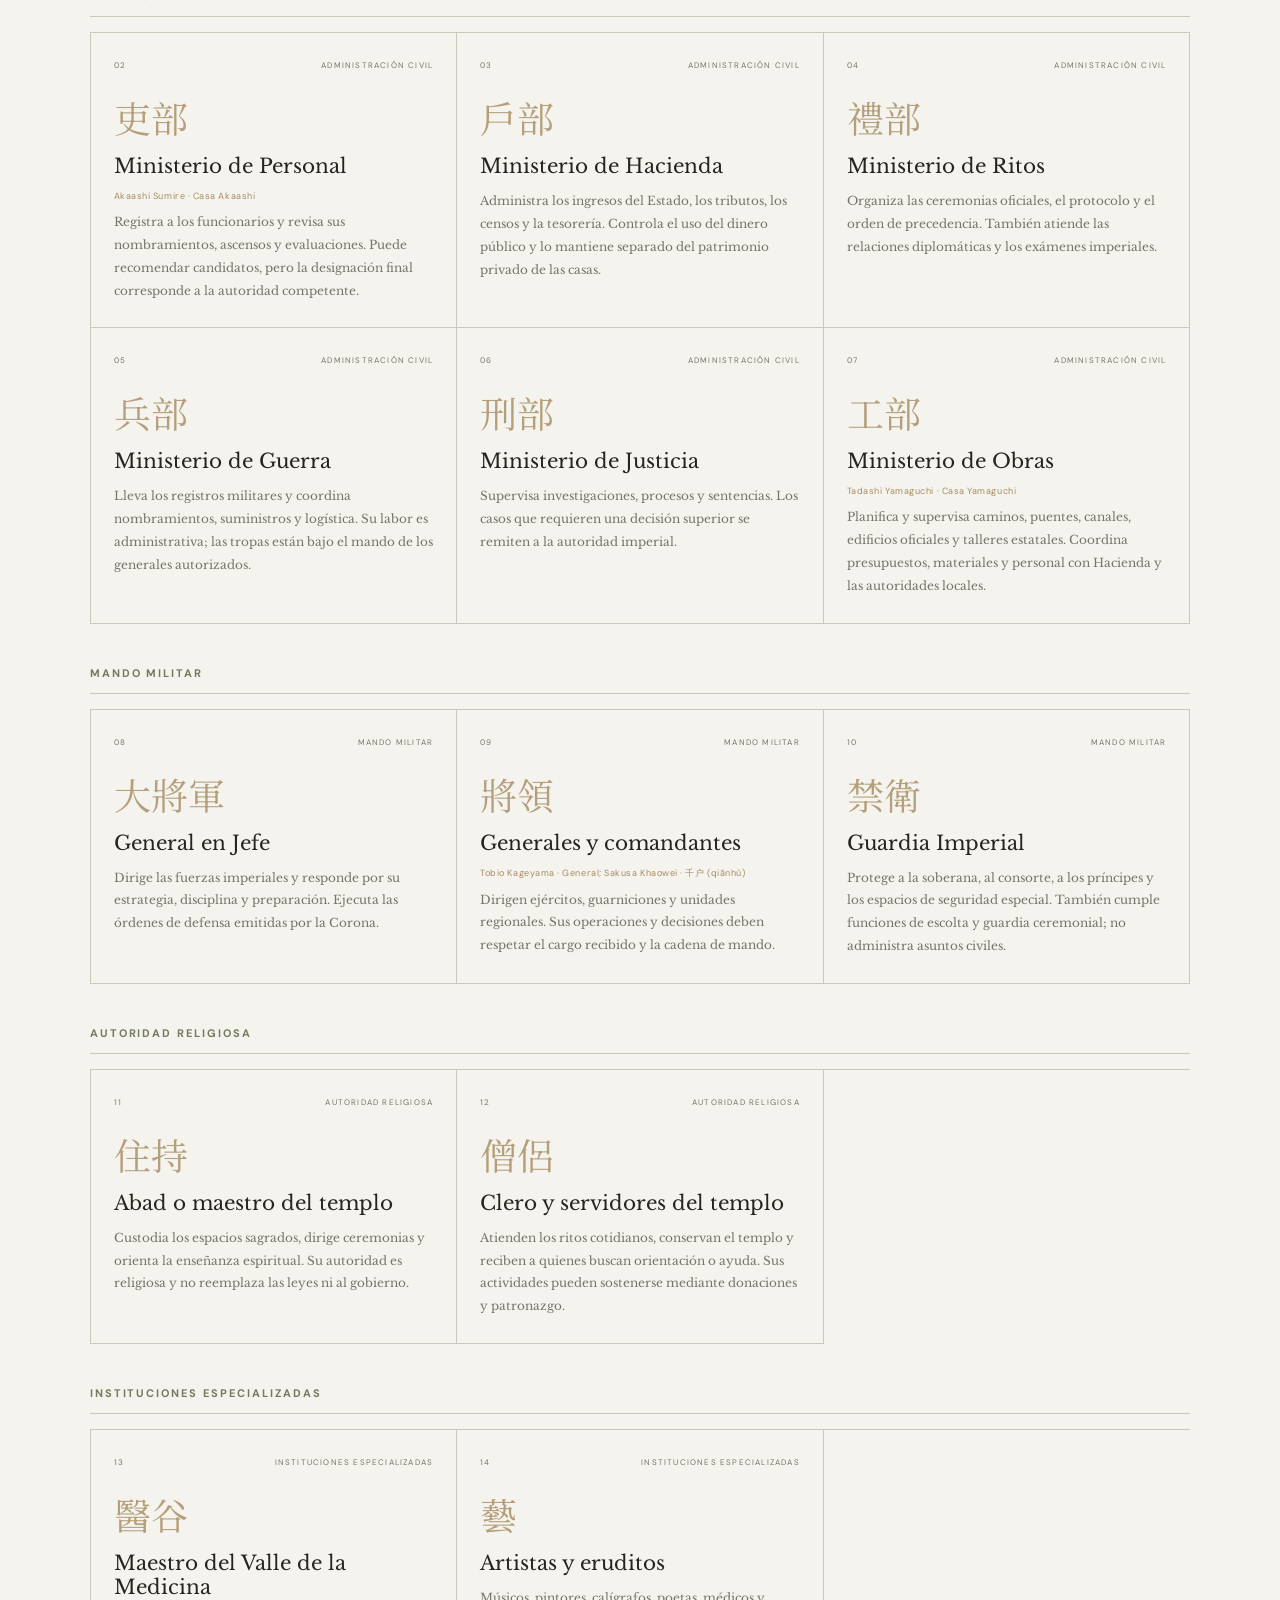
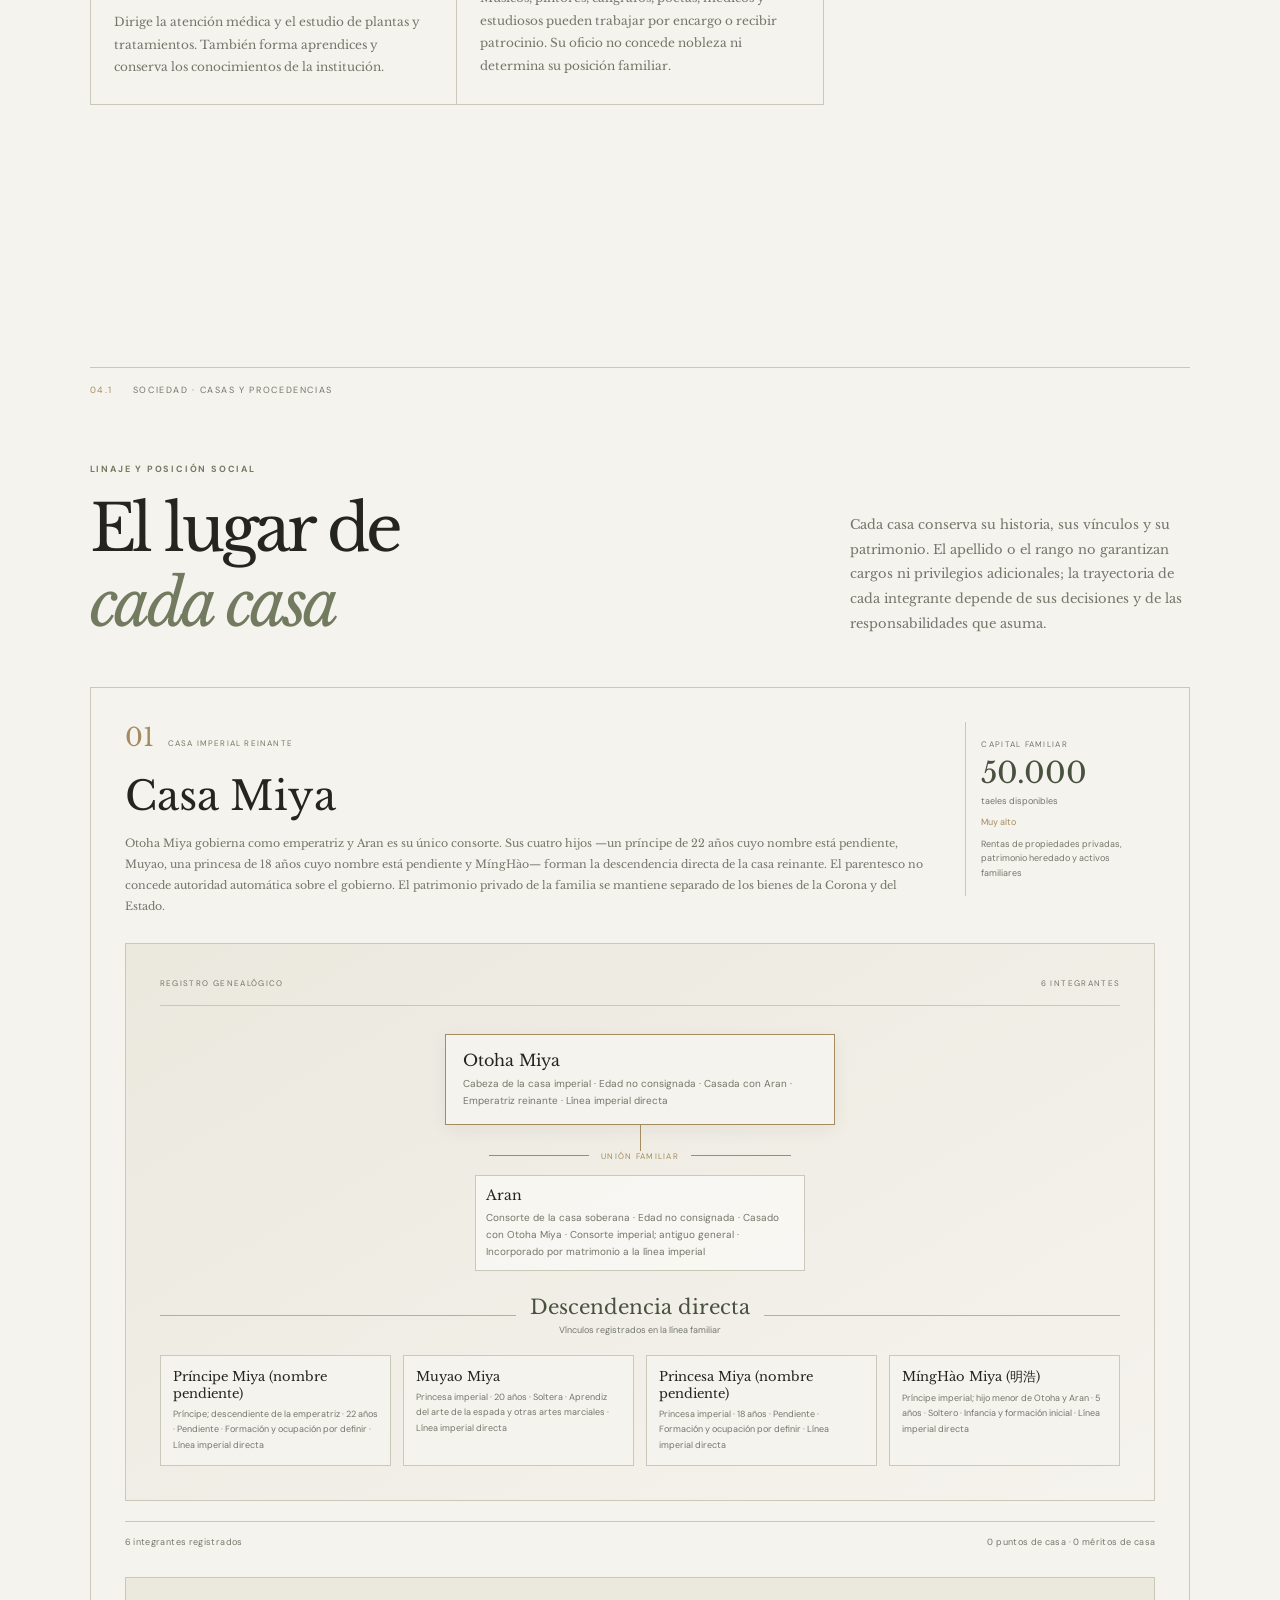
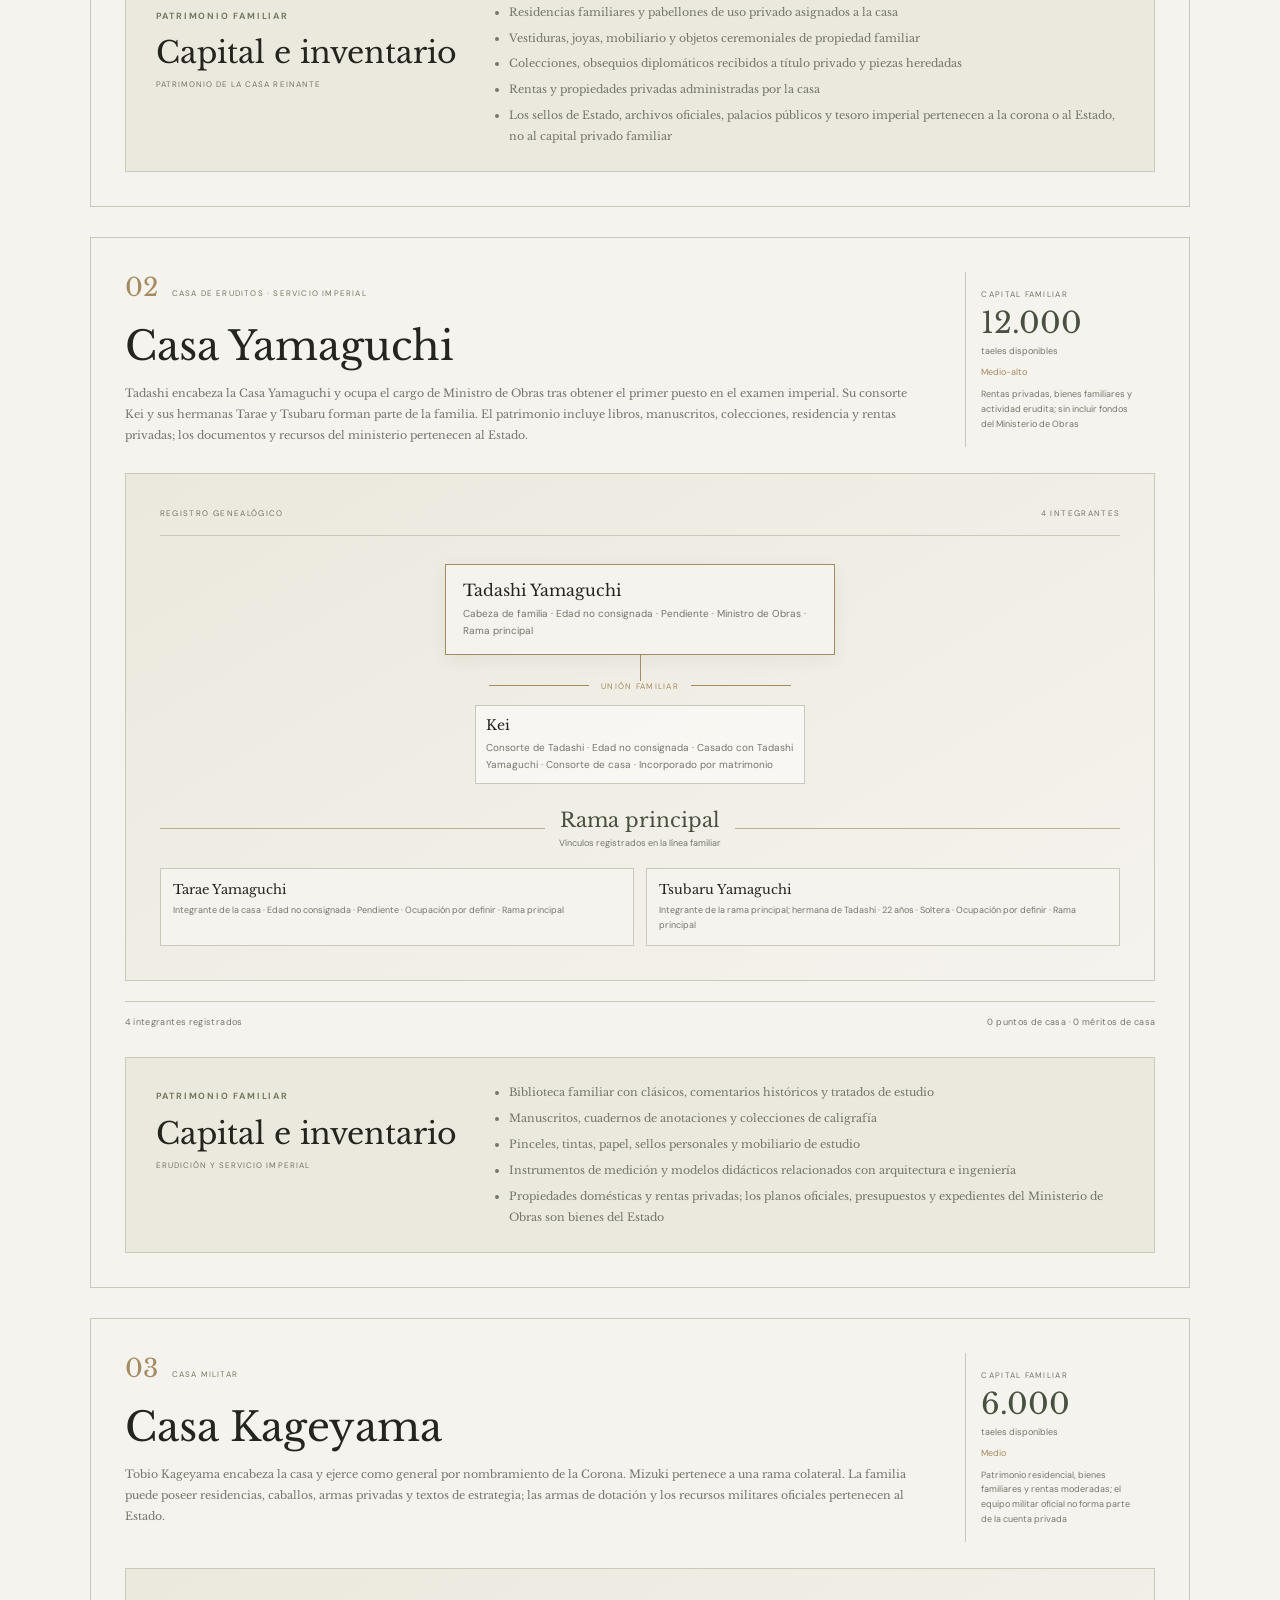
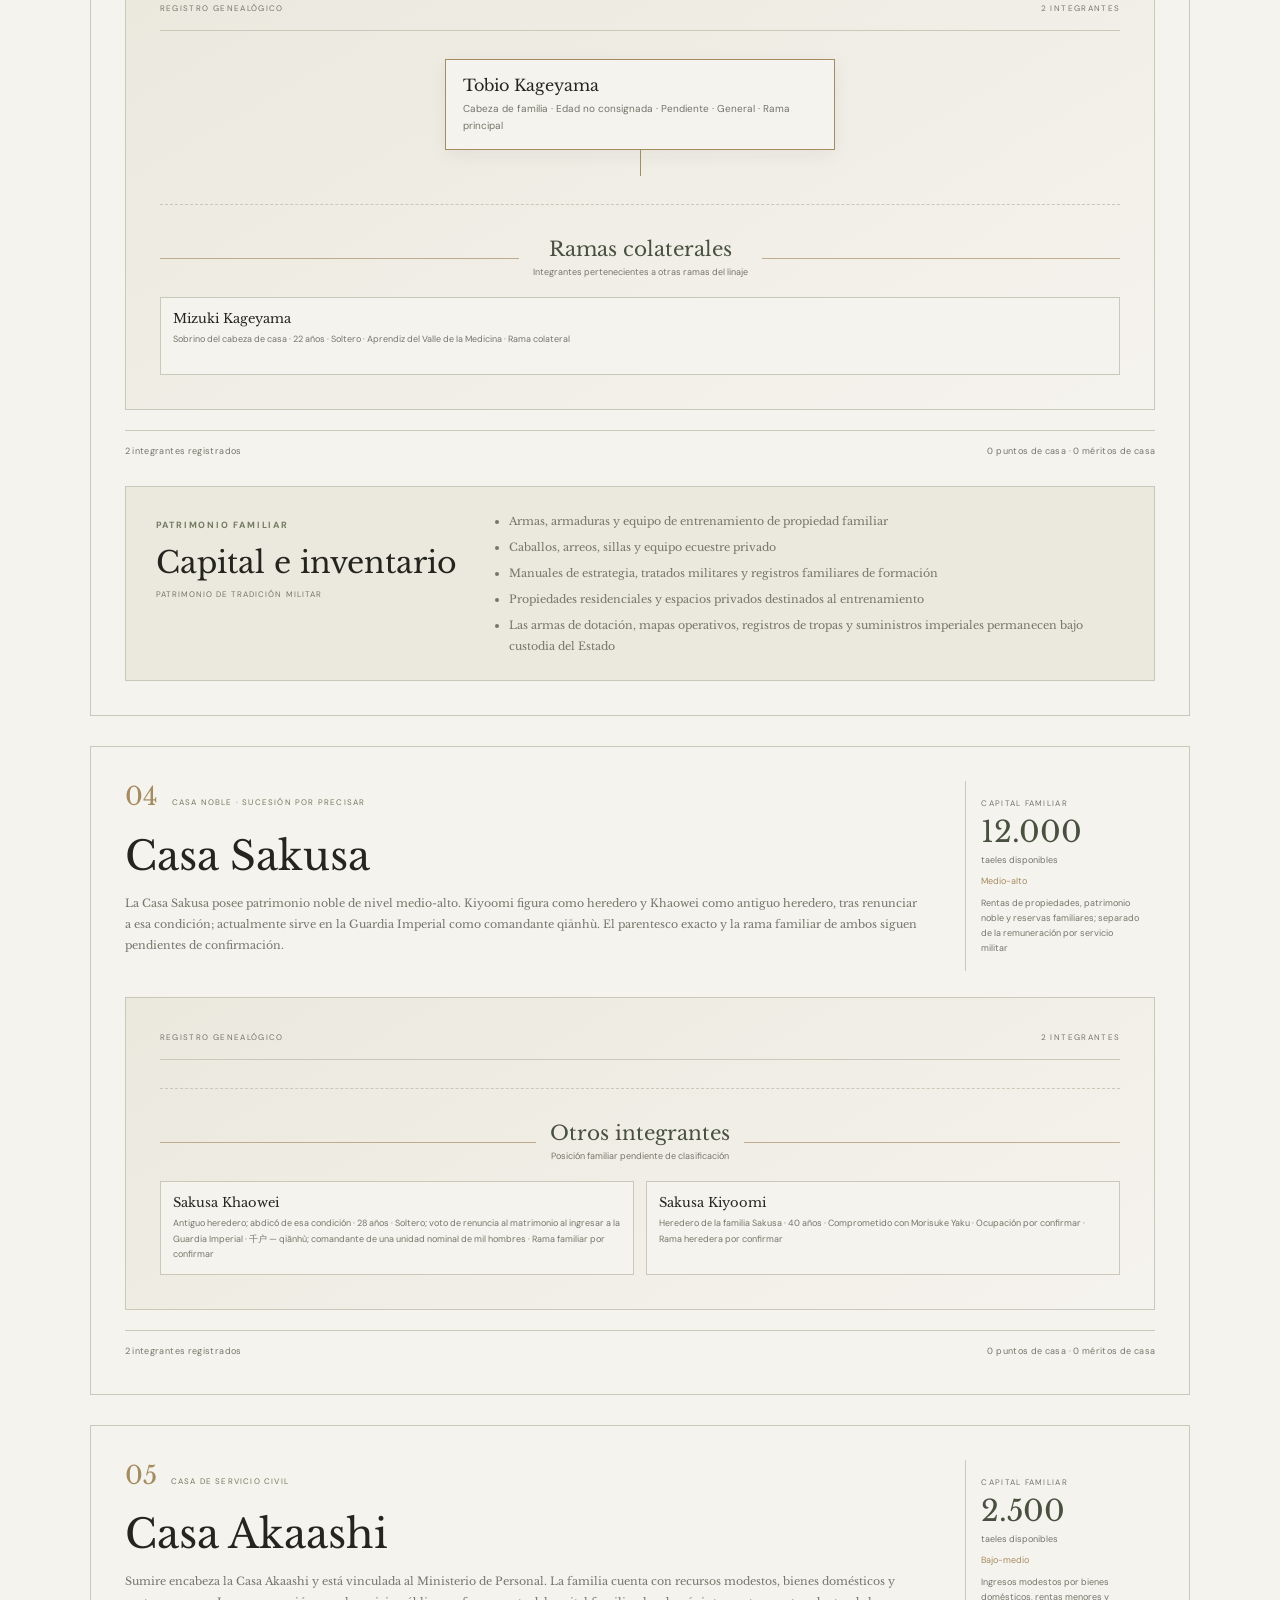
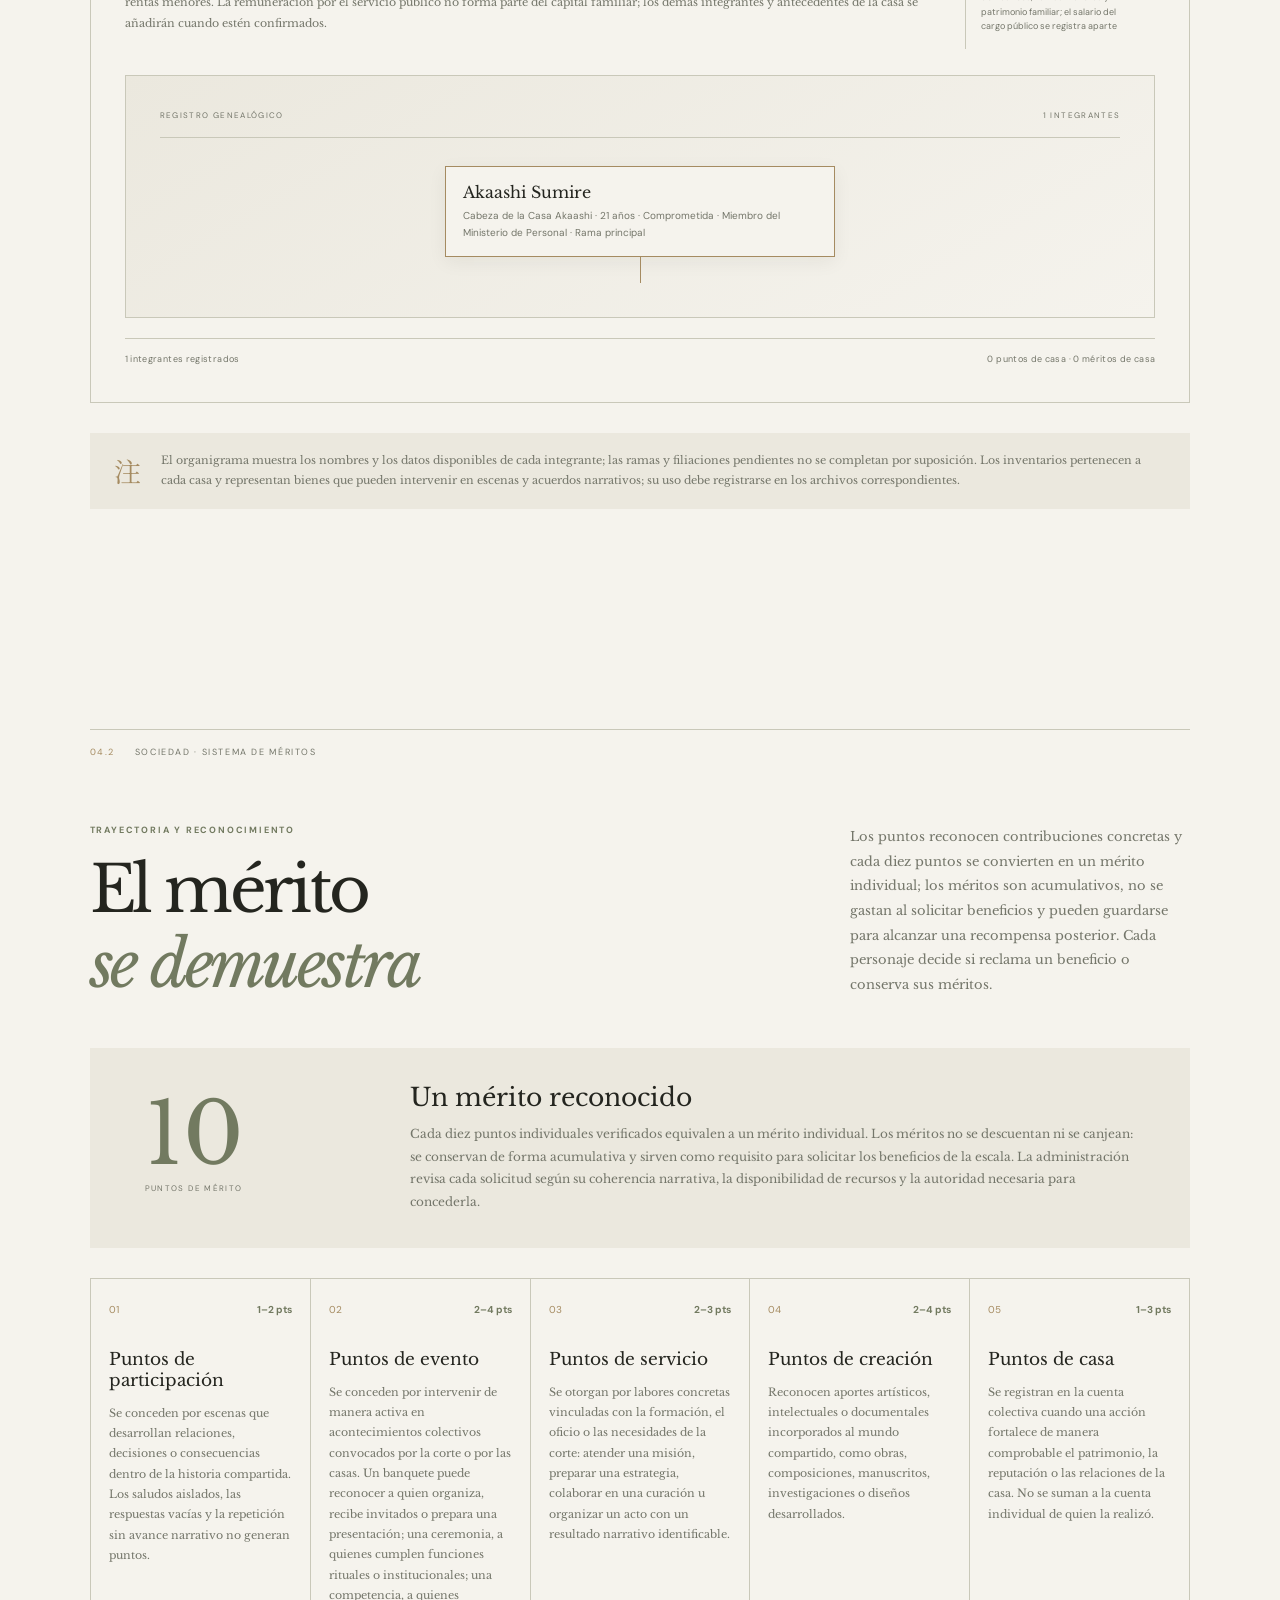
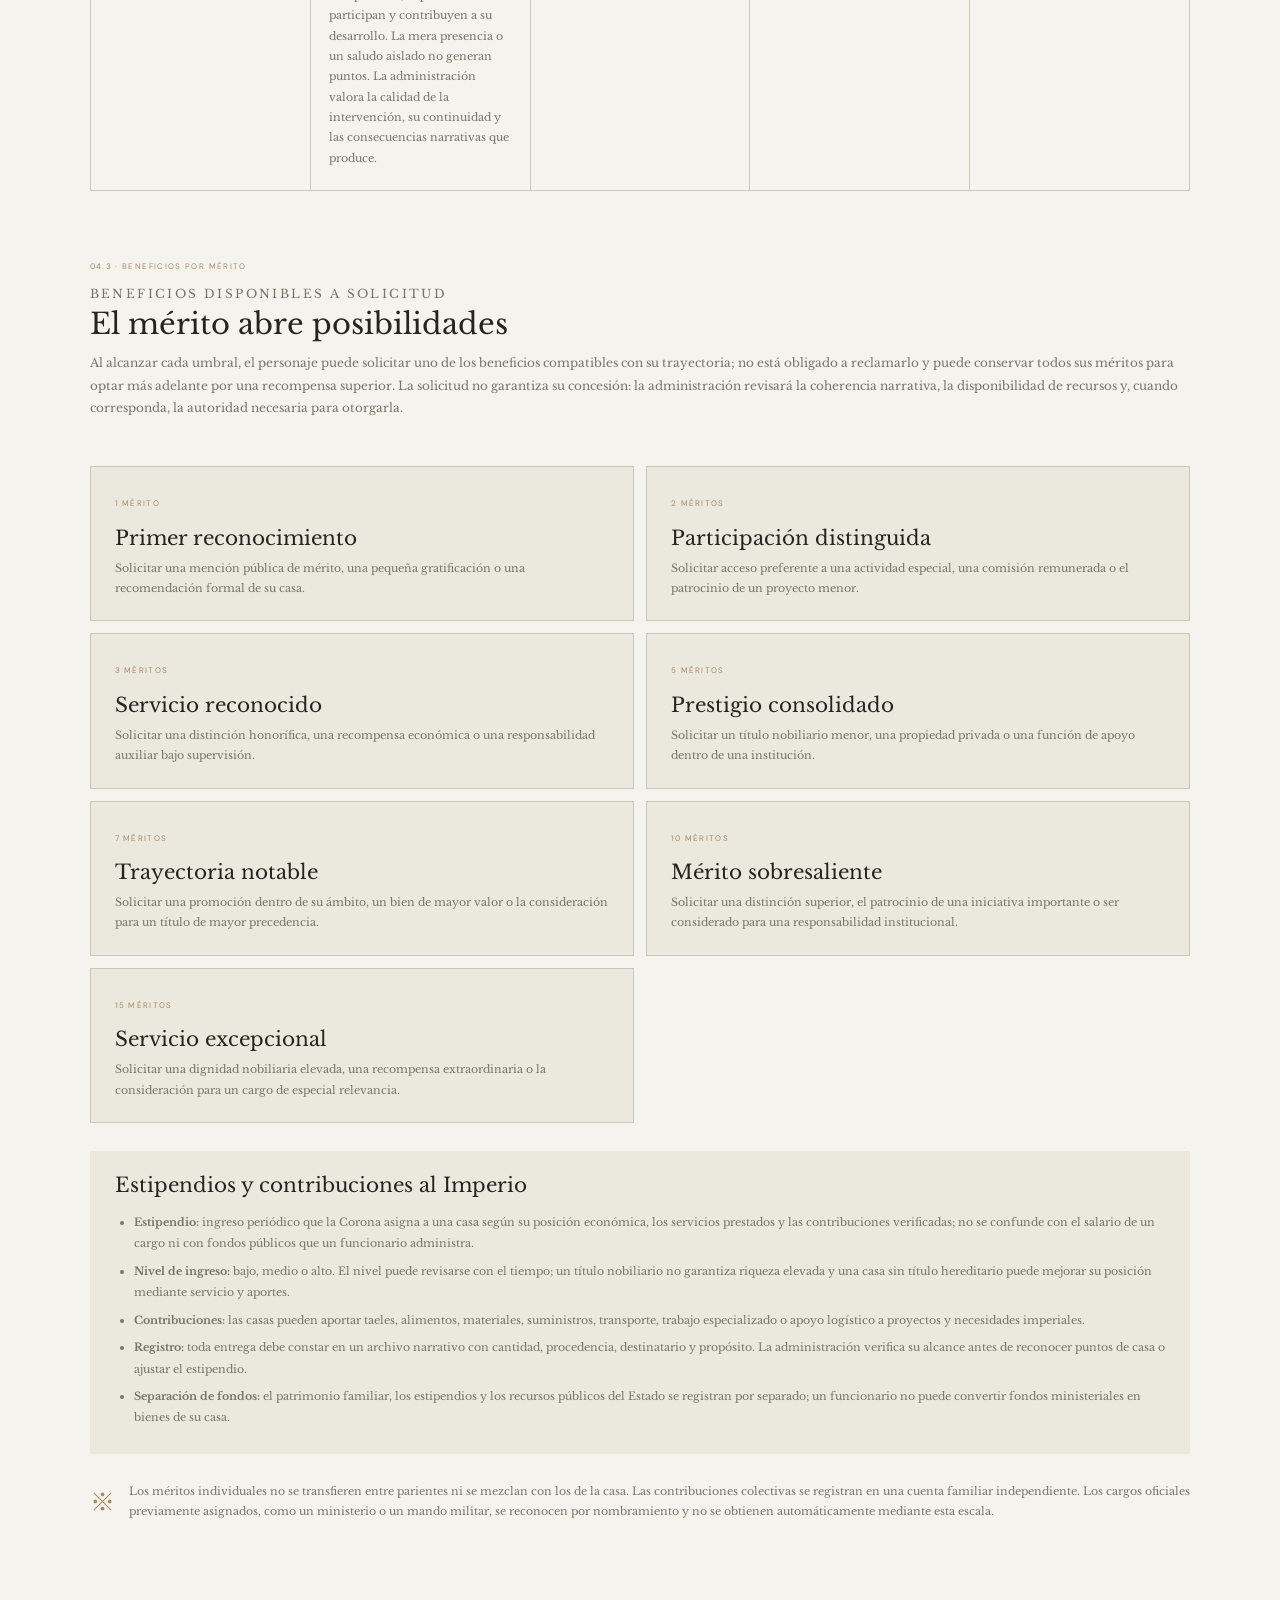
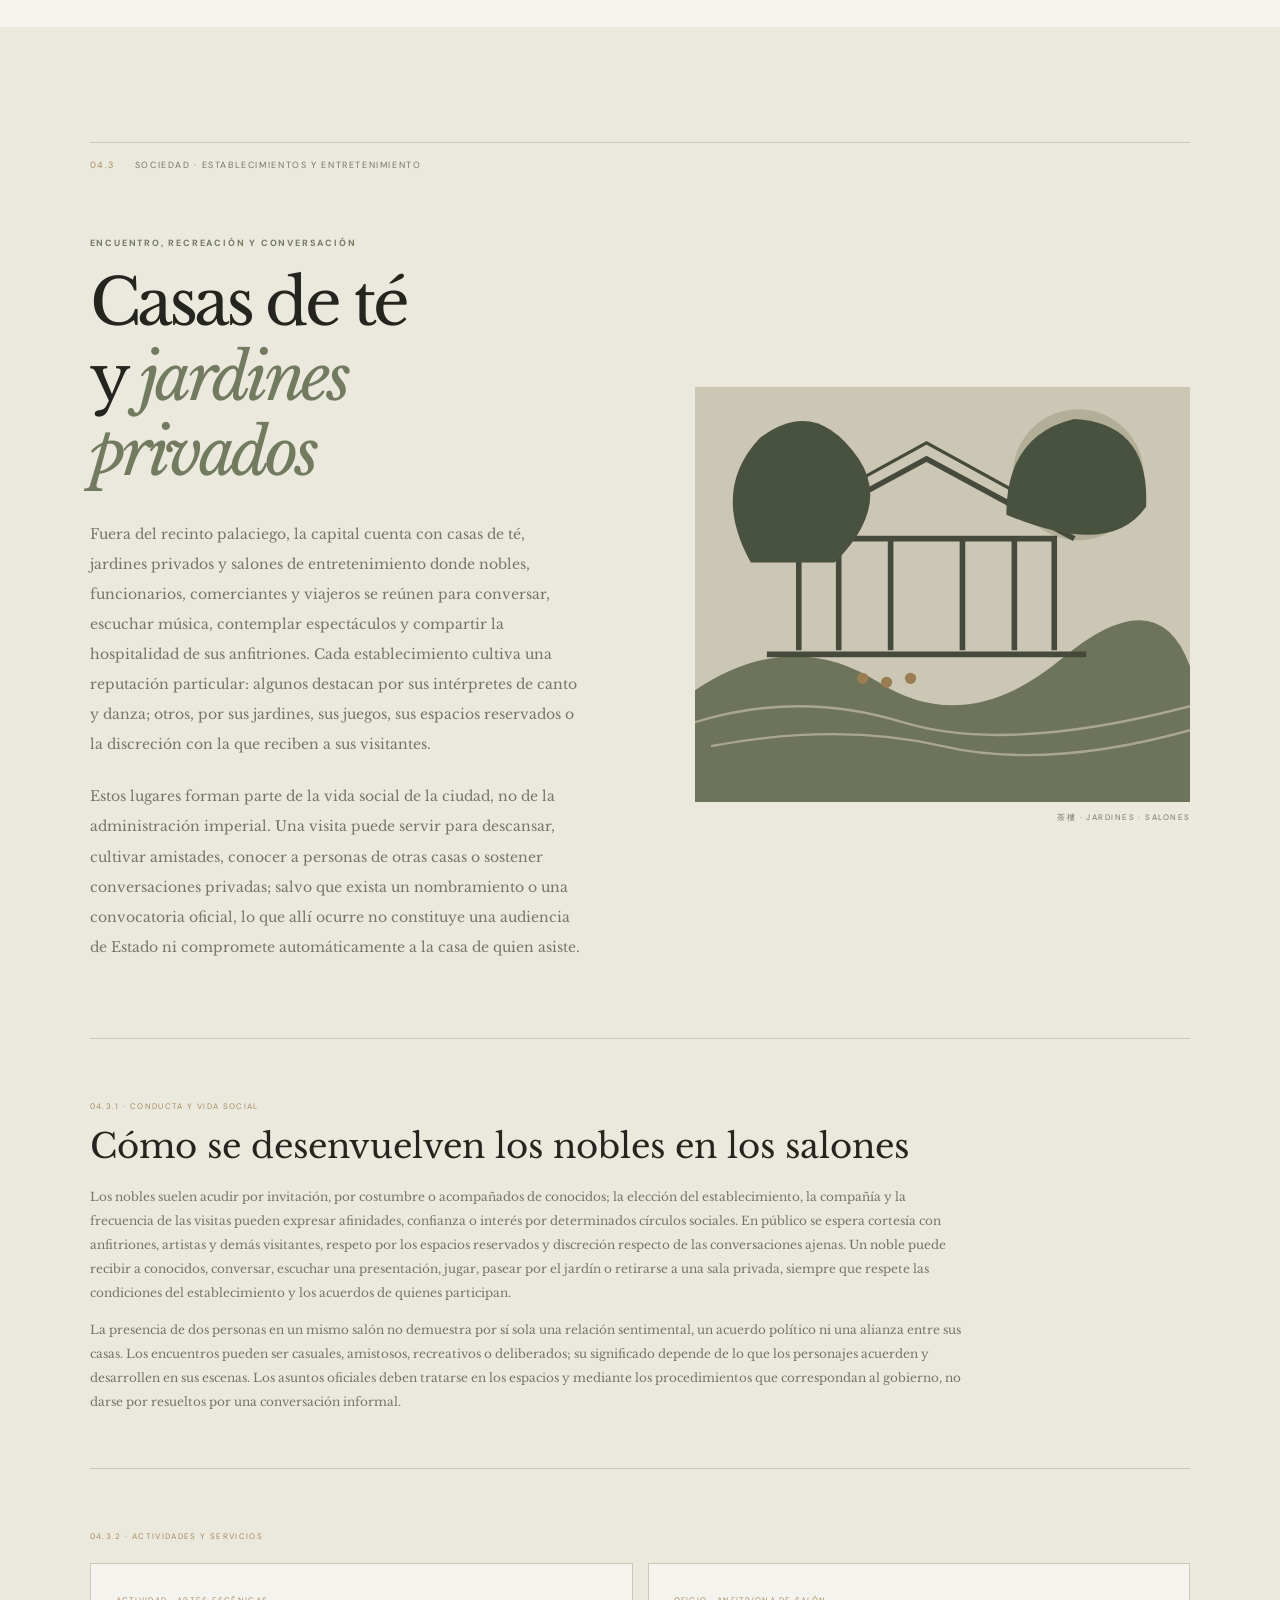
==== commit 966e2f8b: "Aclarar lectura directa de los organigramas" ====
--- a/archivo.html
+++ b/archivo.html
@@ -79,7 +79,7 @@
       <div class="section-tag"><span>04.1</span> SOCIEDAD · CASAS Y PROCEDENCIAS</div>
       <div class="section-heading"><div><p class="eyebrow">Linaje y posición social</p><h2>El lugar de<br><em>cada casa</em></h2></div><p class="section-deck">Cada casa conserva su historia, sus vínculos y su patrimonio. El apellido o el rango no garantizan cargos ni privilegios adicionales; la trayectoria de cada integrante depende de sus decisiones y de las responsabilidades que asuma.</p></div>
       <div class="house-organigrams" id="houses-grid"></div>
-      <div class="note-box"><span class="note-symbol">注</span><p>El organigrama muestra únicamente los vínculos registrados; las ramas y filiaciones pendientes no se completan por suposición. Selecciona un integrante para consultar su ficha. Los inventarios pertenecen a cada casa y representan bienes que pueden intervenir en escenas y acuerdos narrativos; su uso debe registrarse en los archivos correspondientes.</p></div>
+      <div class="note-box"><span class="note-symbol">注</span><p>El organigrama muestra los nombres y los datos disponibles de cada integrante; las ramas y filiaciones pendientes no se completan por suposición. Los inventarios pertenecen a cada casa y representan bienes que pueden intervenir en escenas y acuerdos narrativos; su uso debe registrarse en los archivos correspondientes.</p></div>
     </section>
 
     <section class="section merit-section" id="meritos">
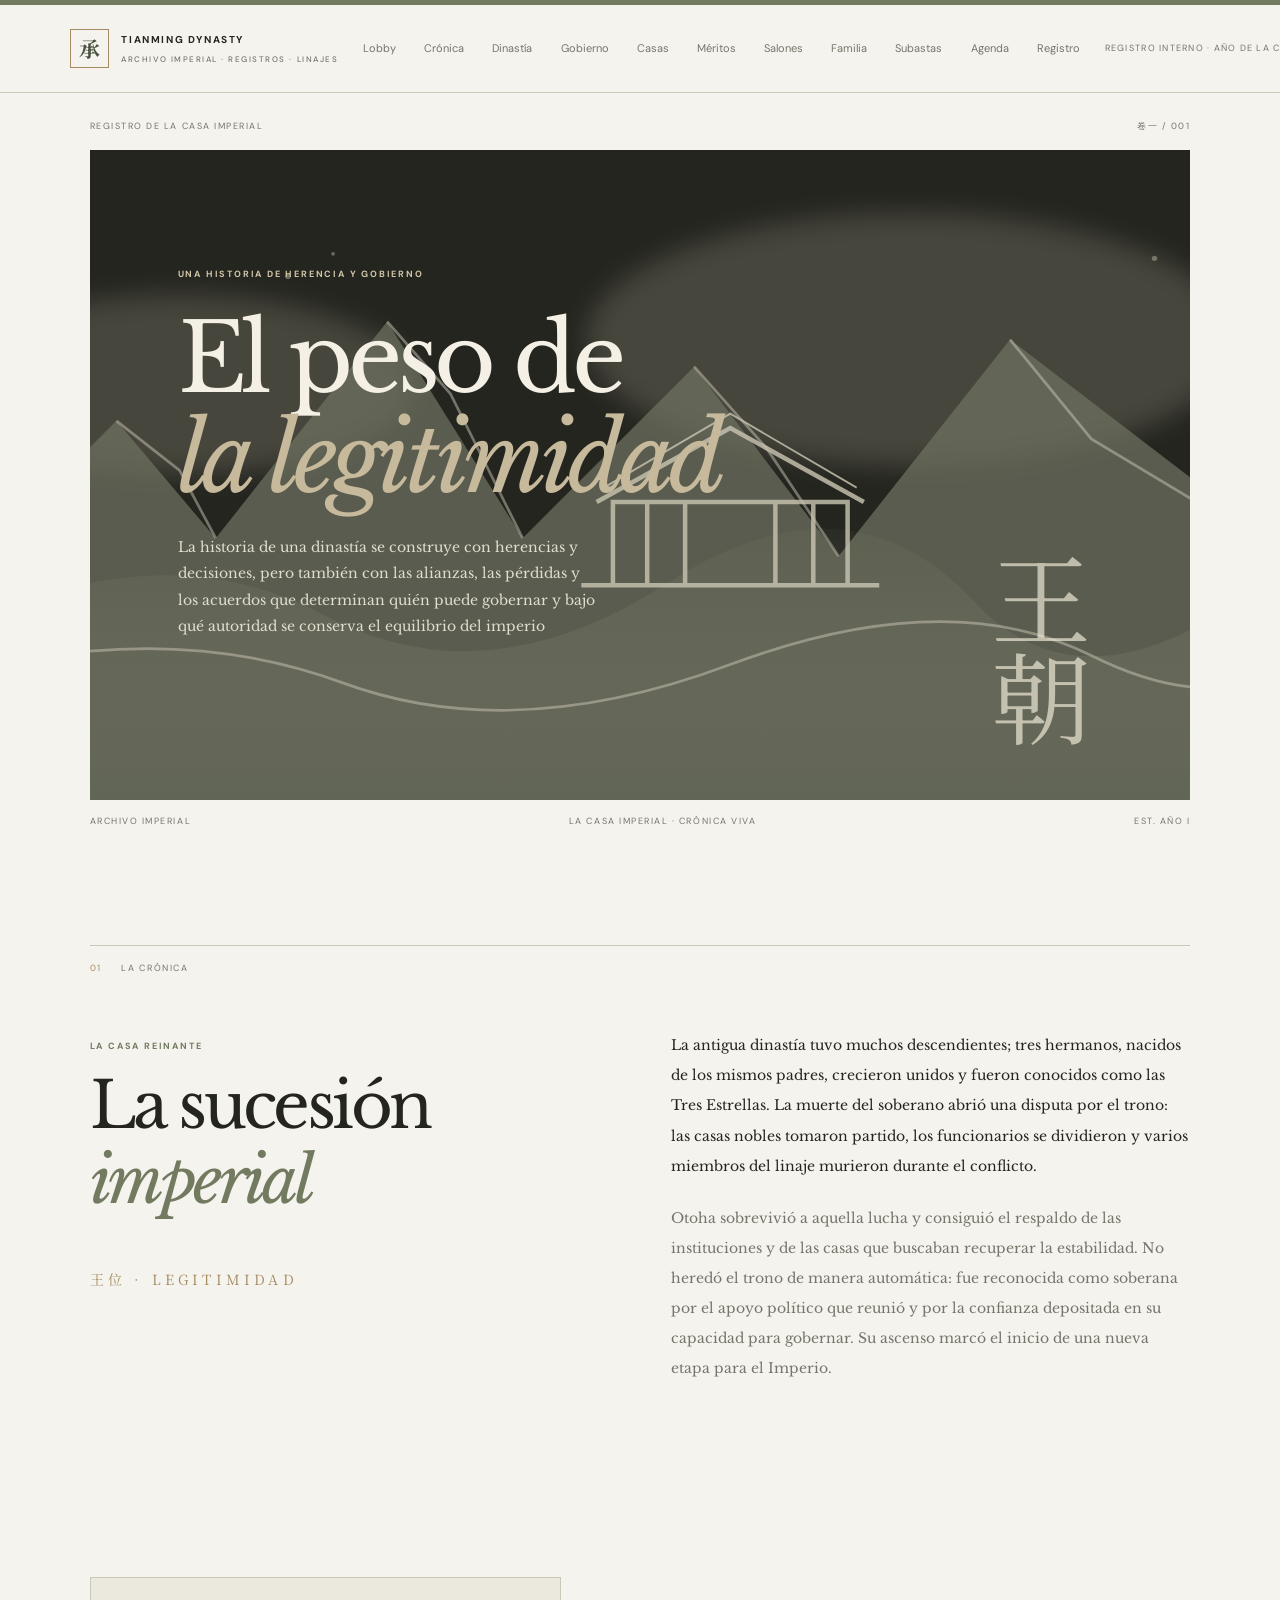
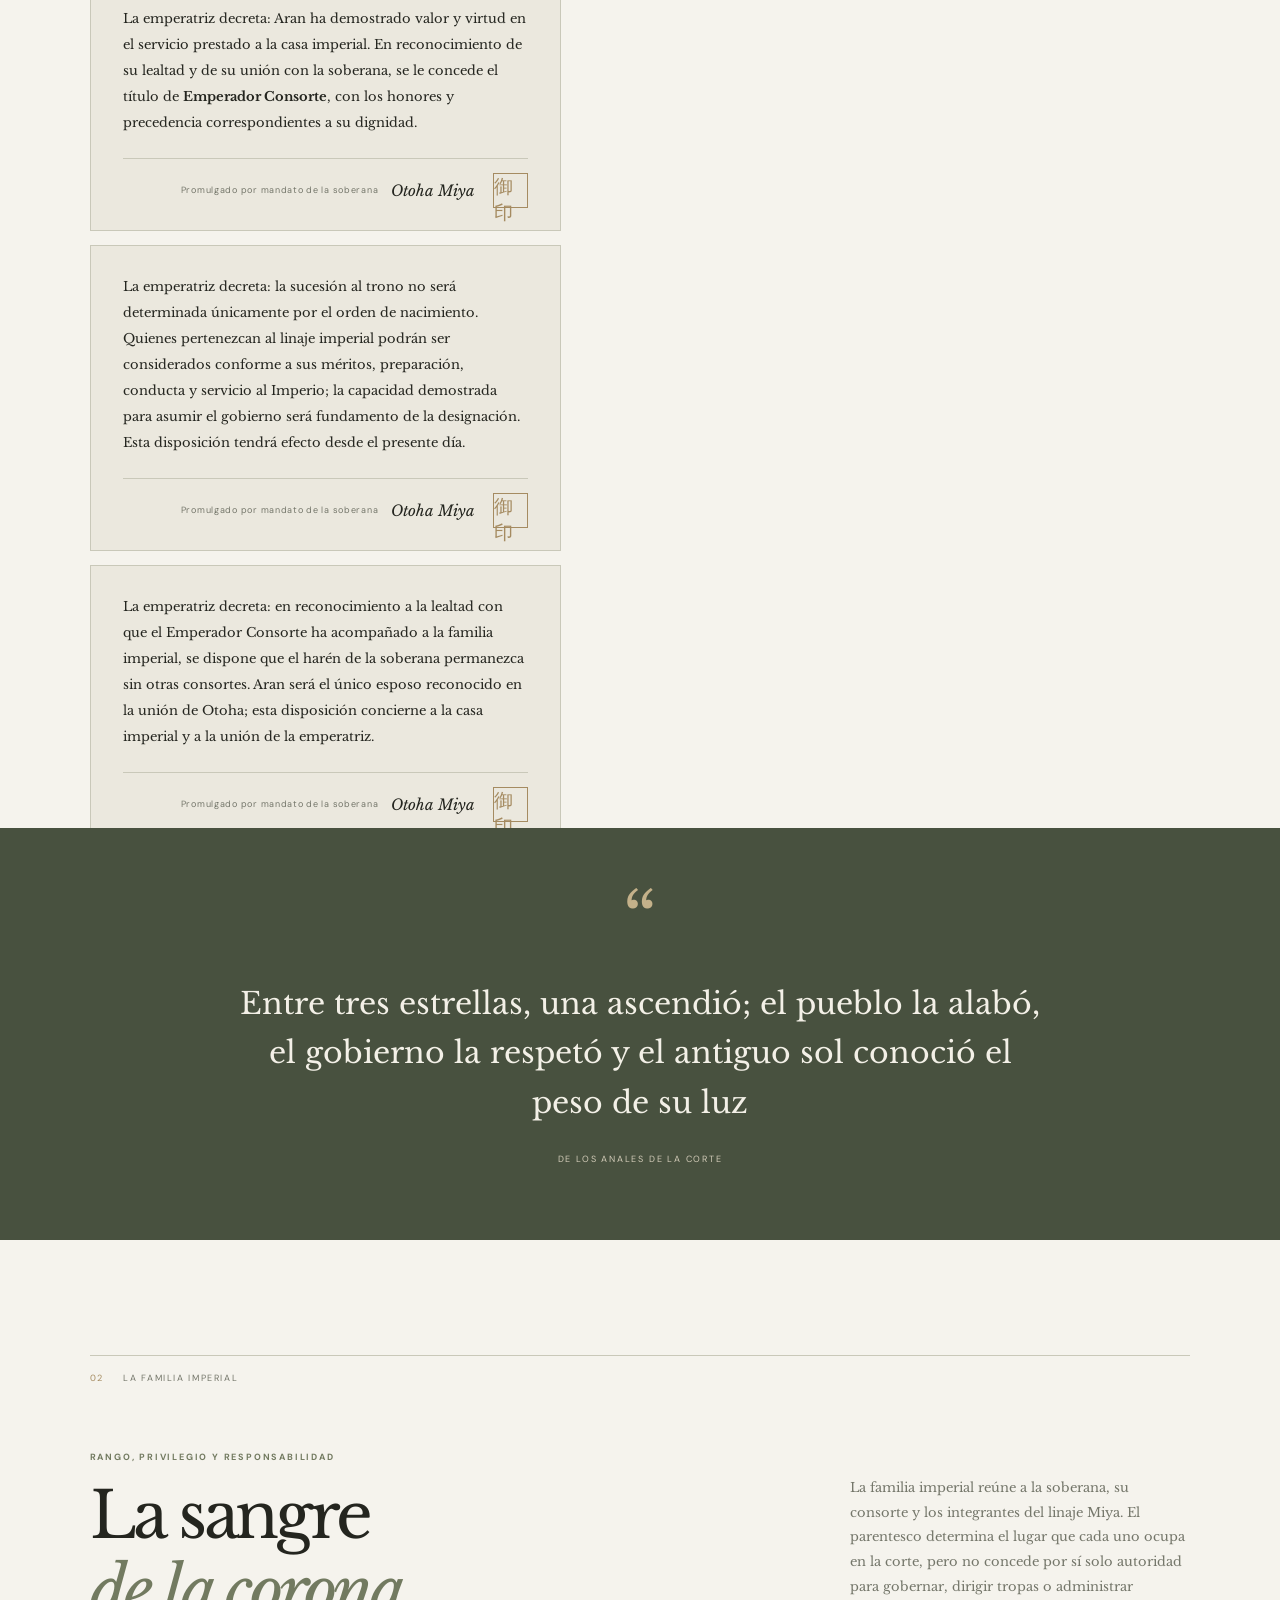
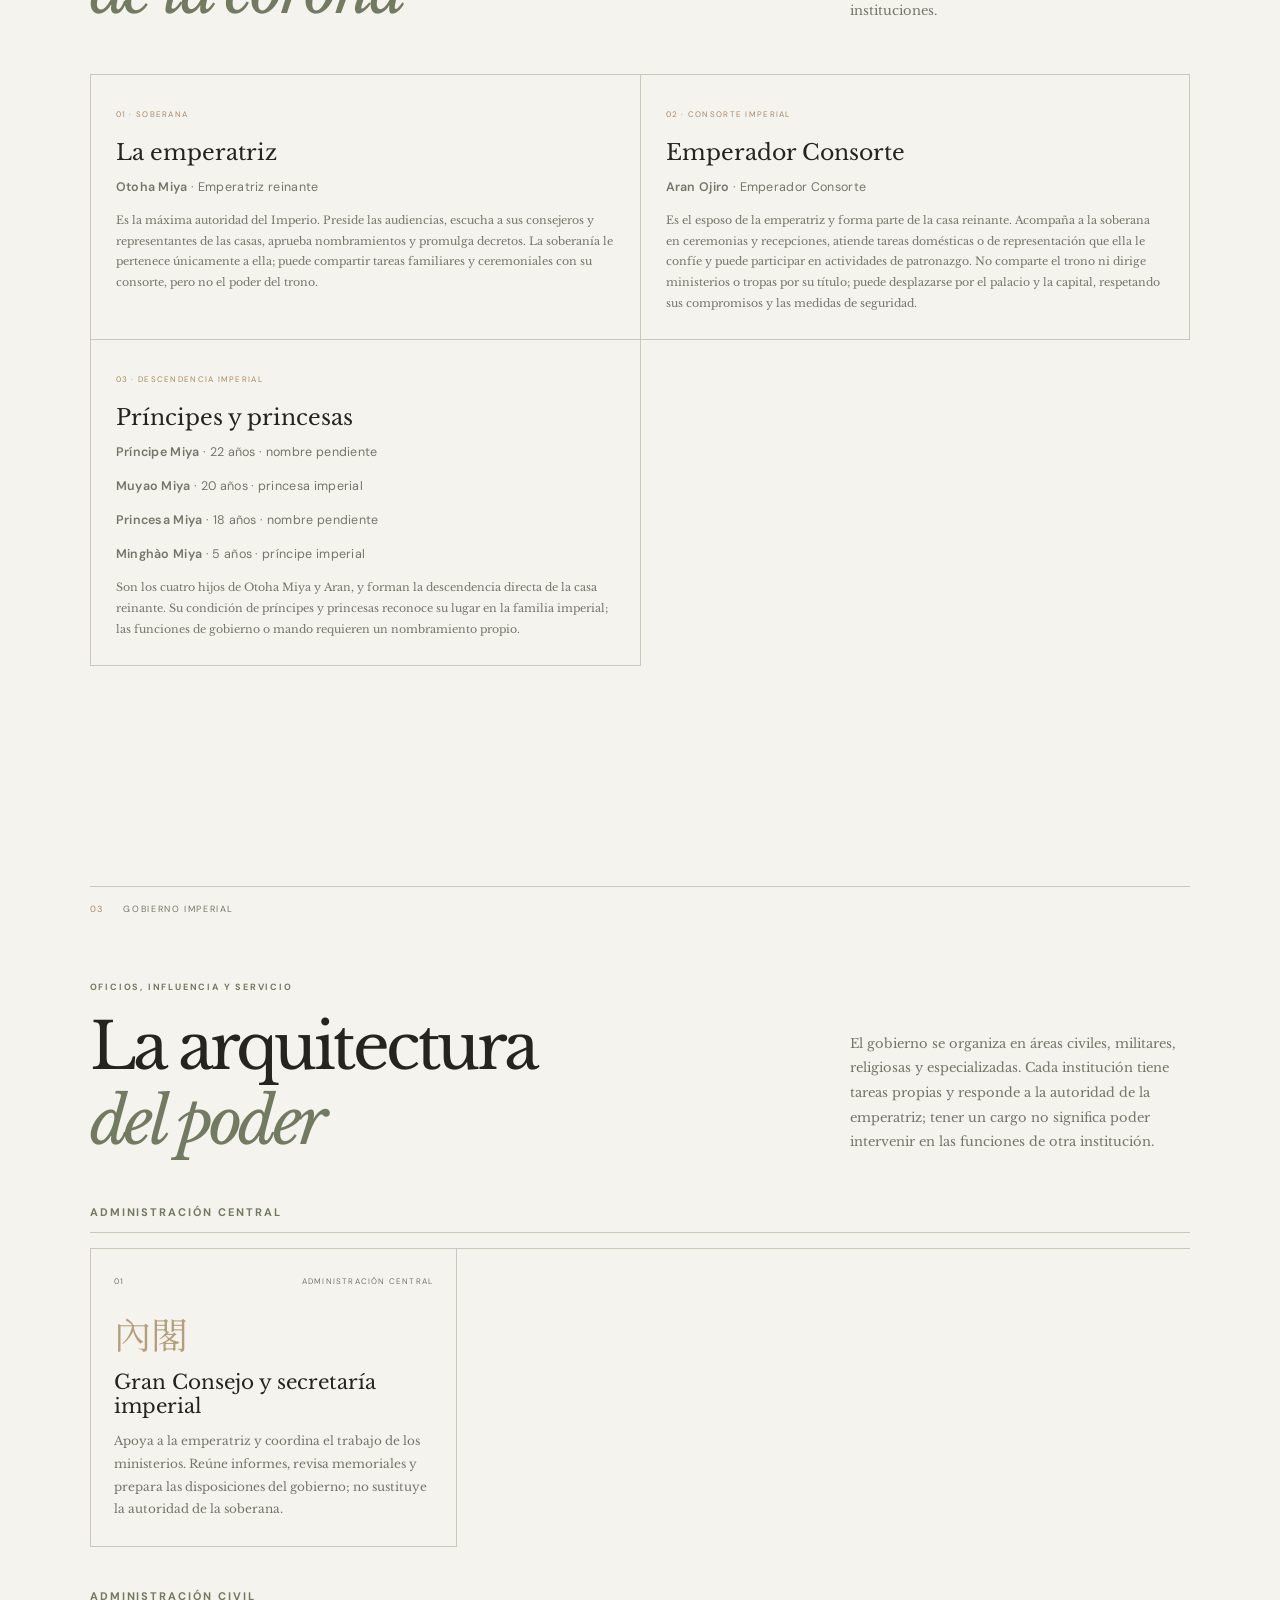
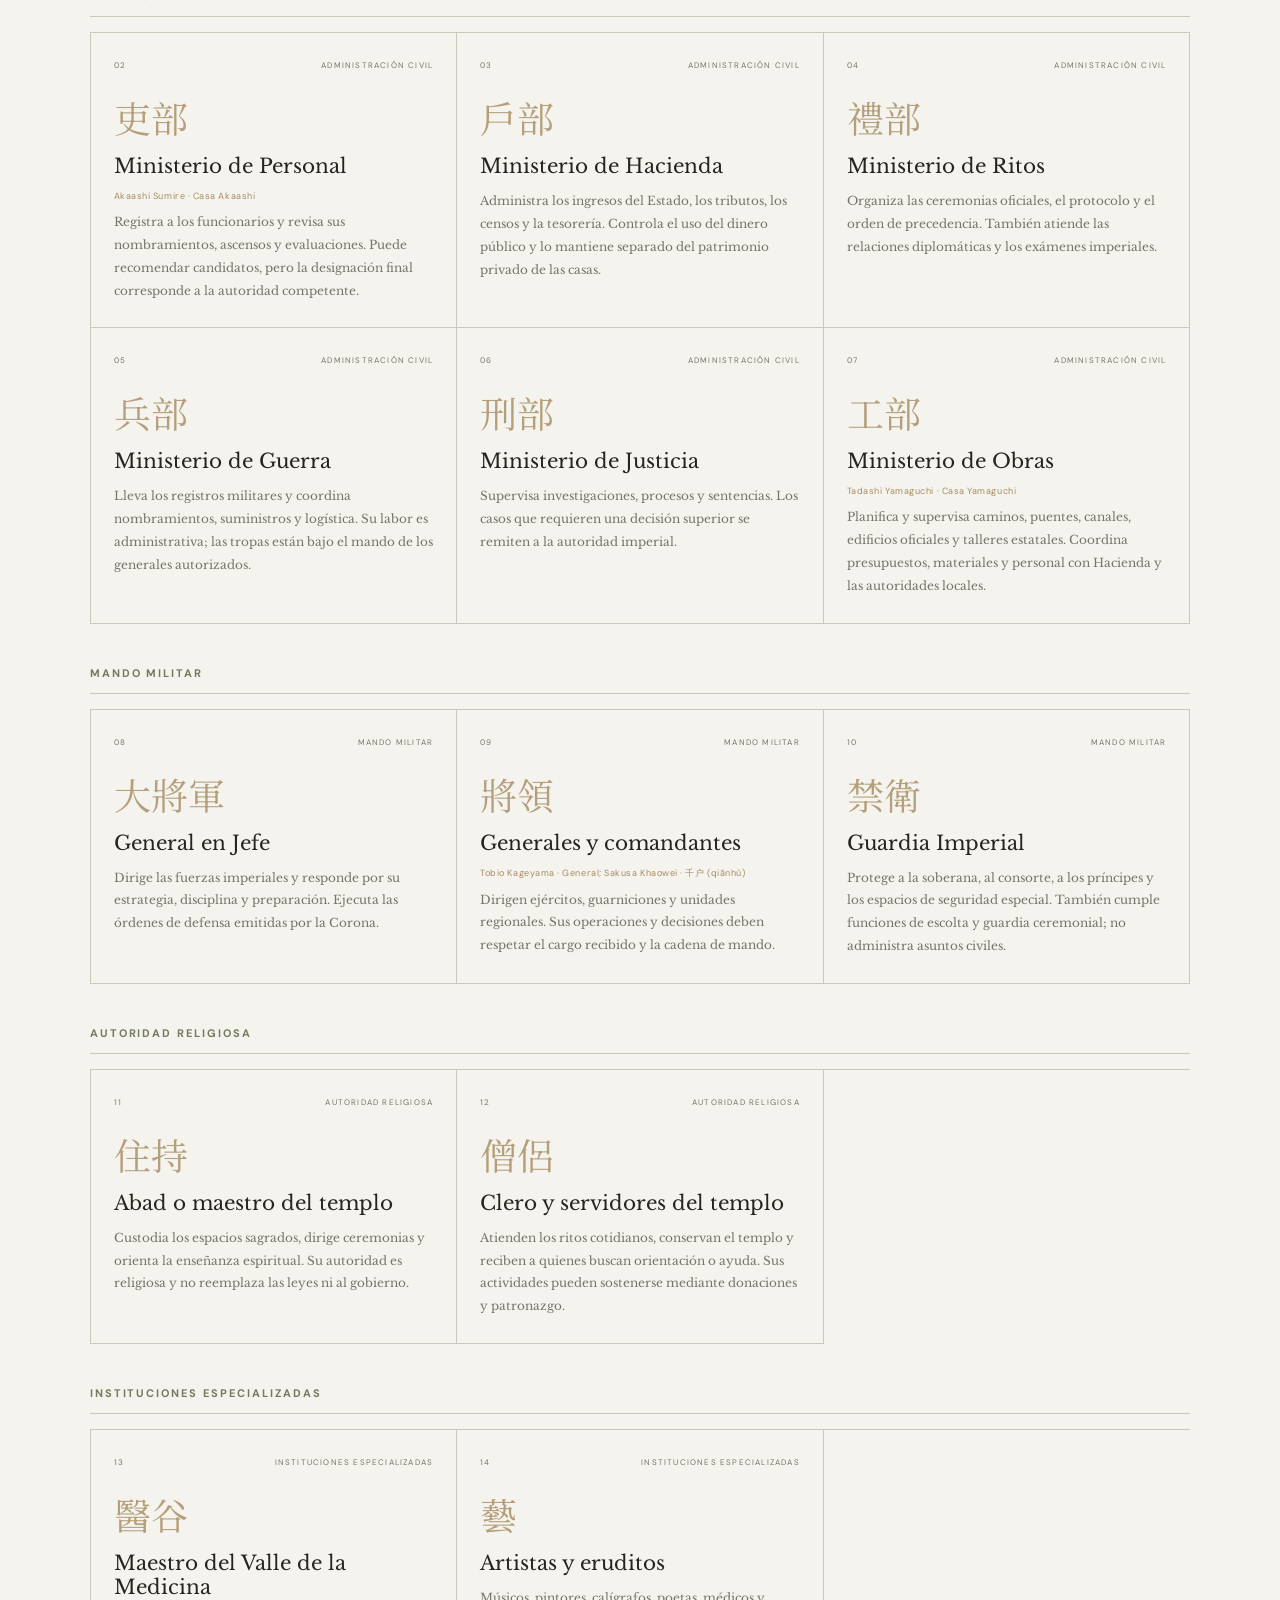
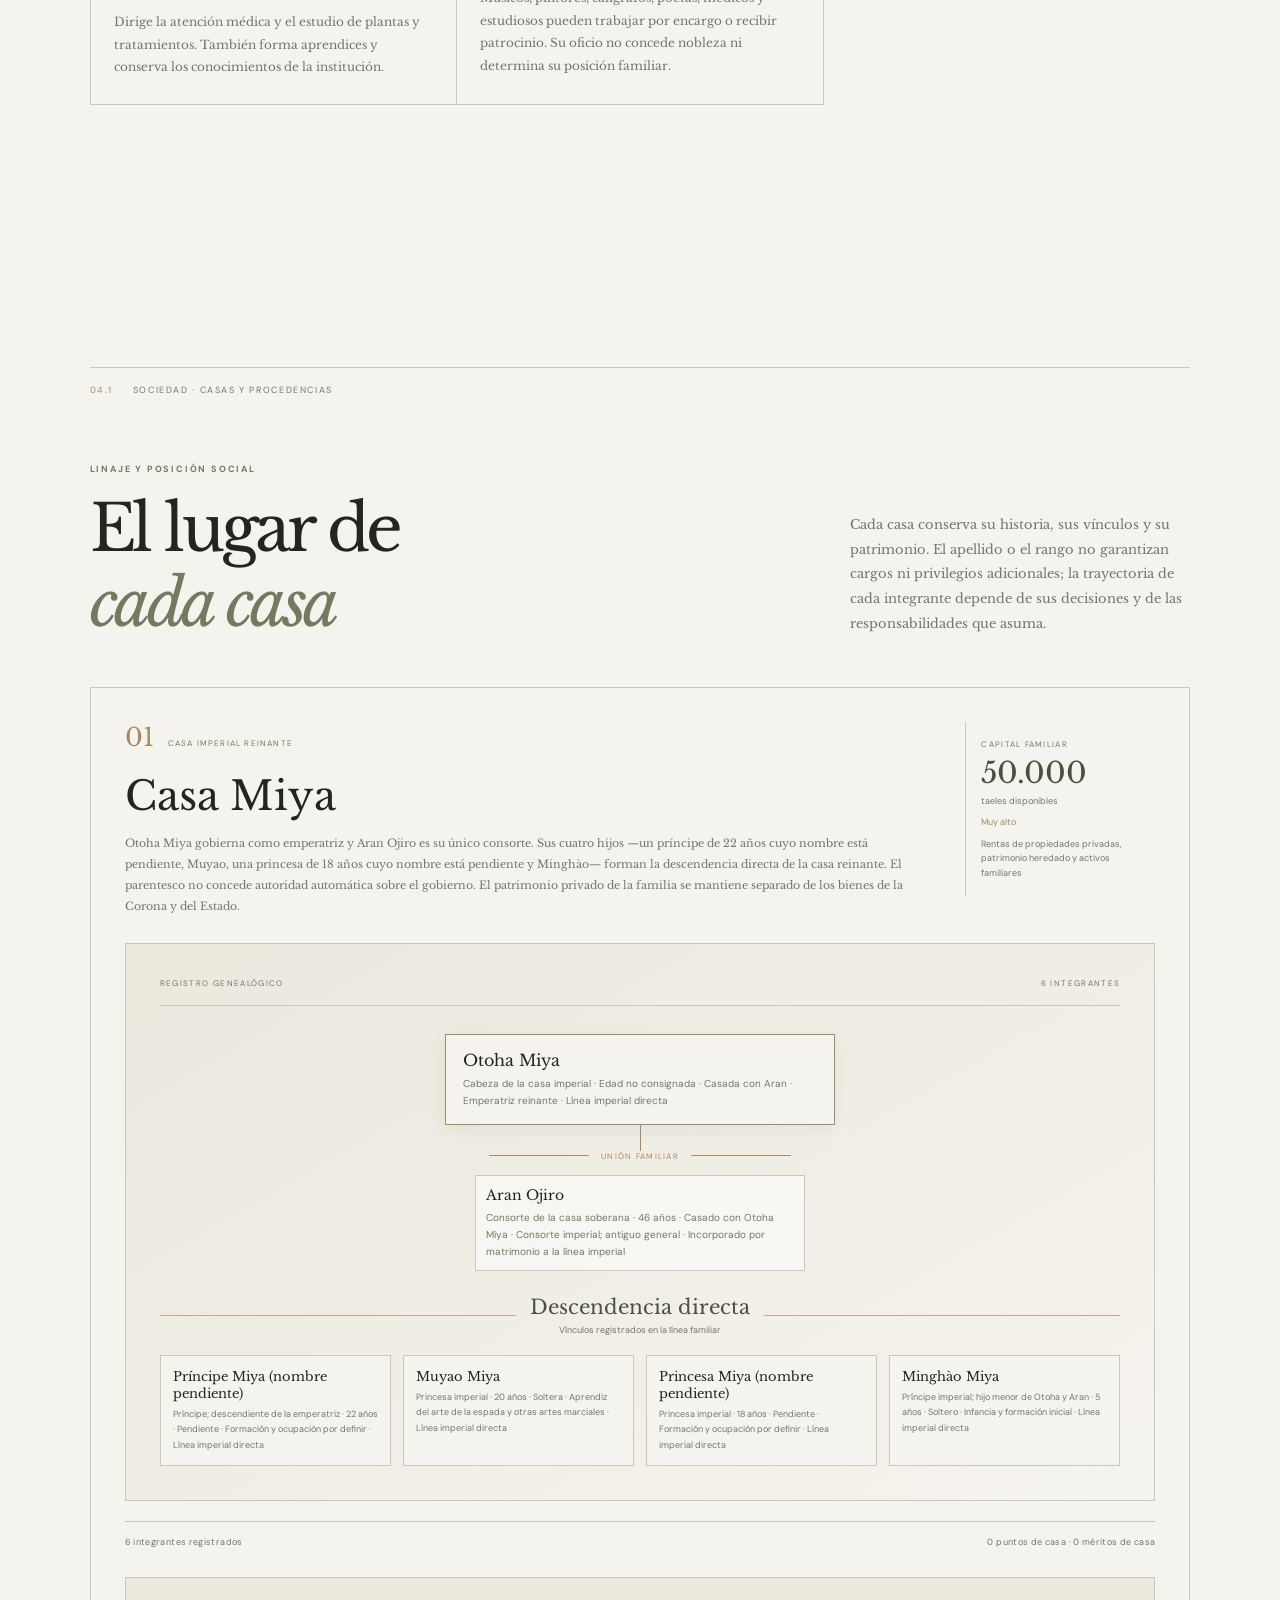
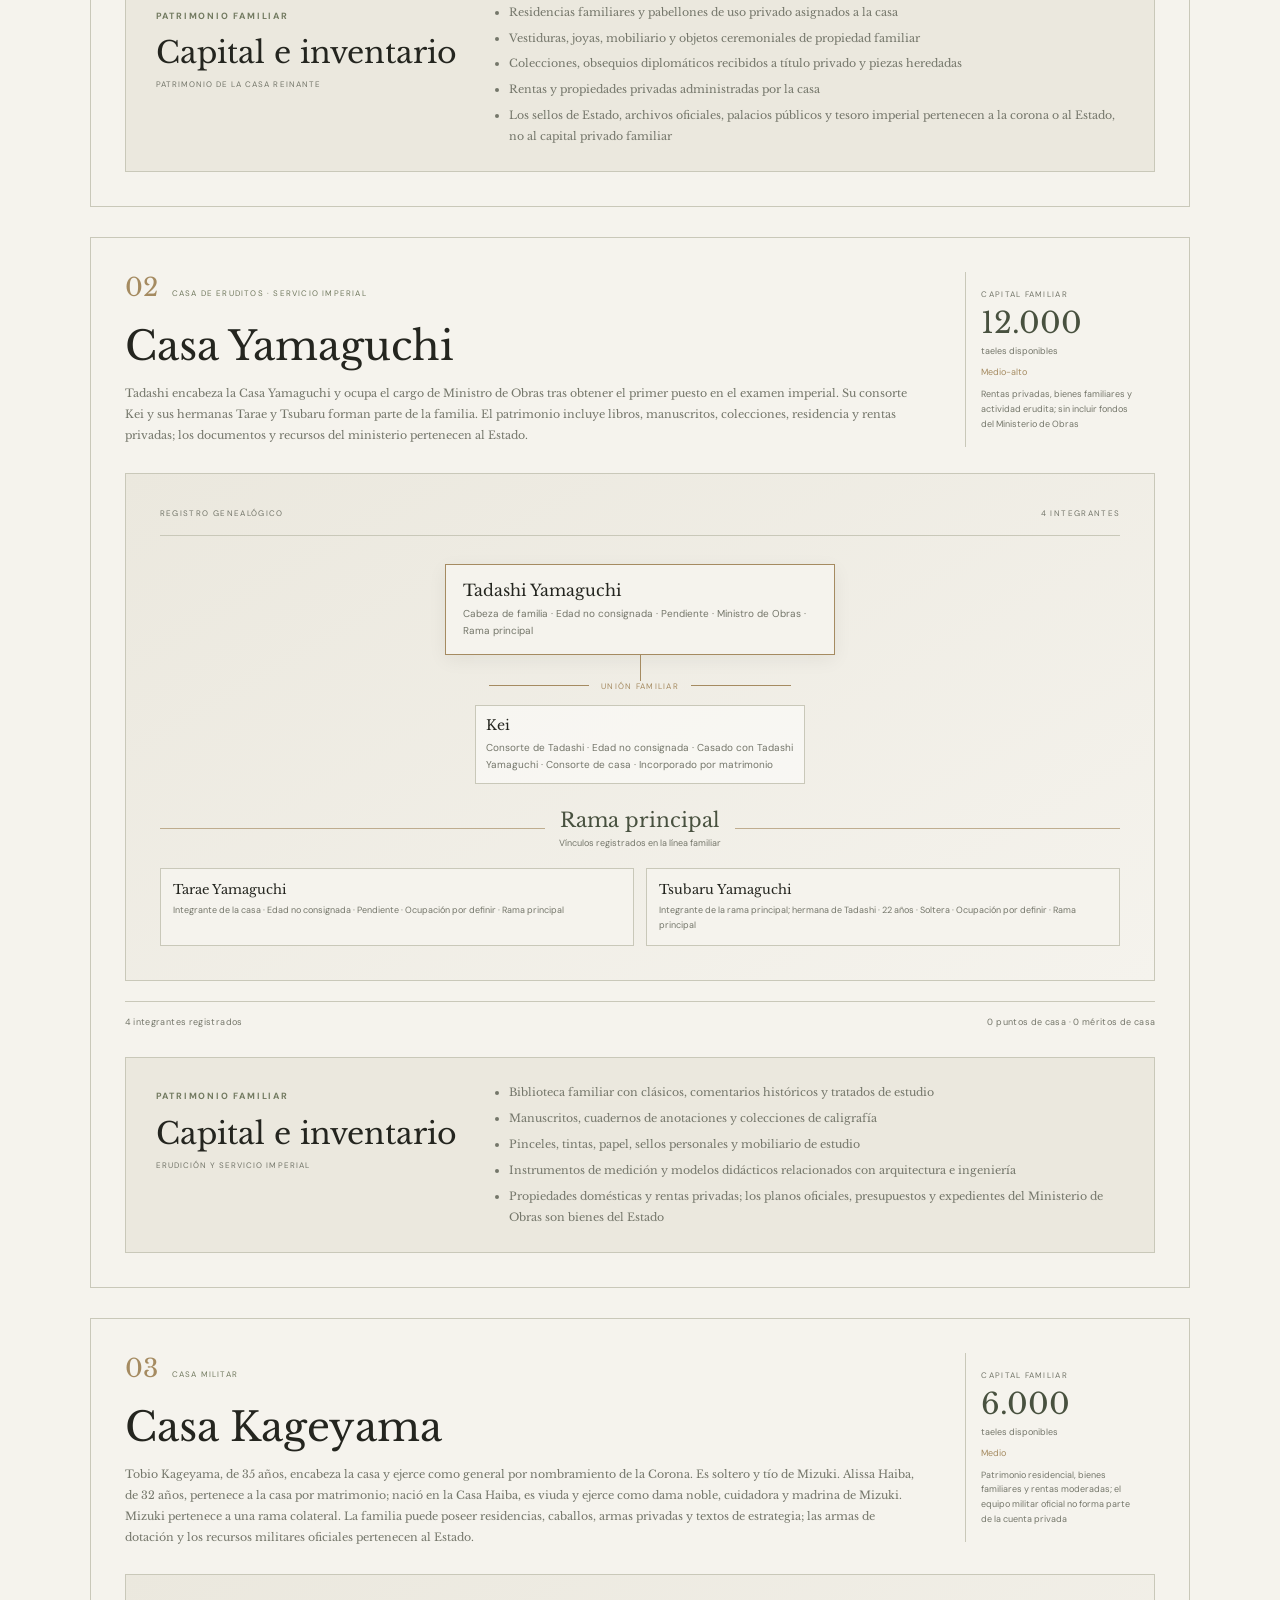
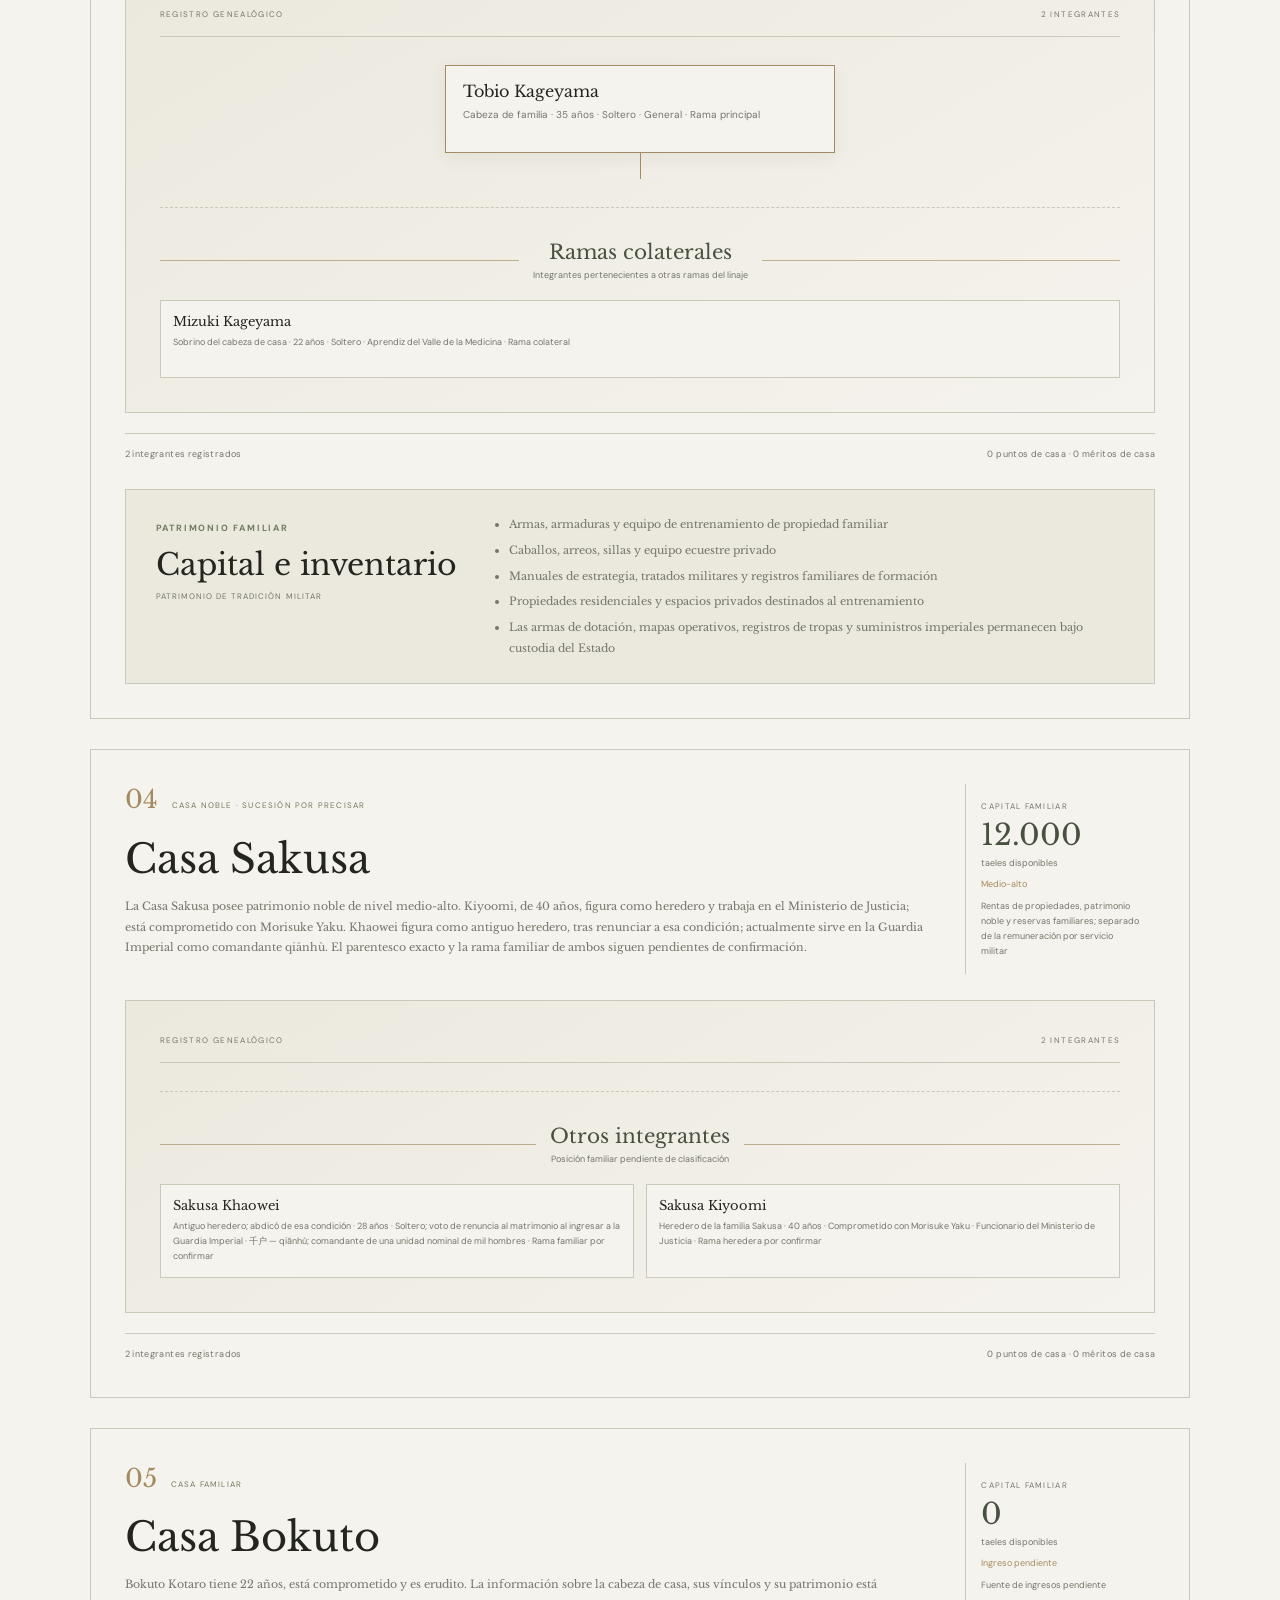
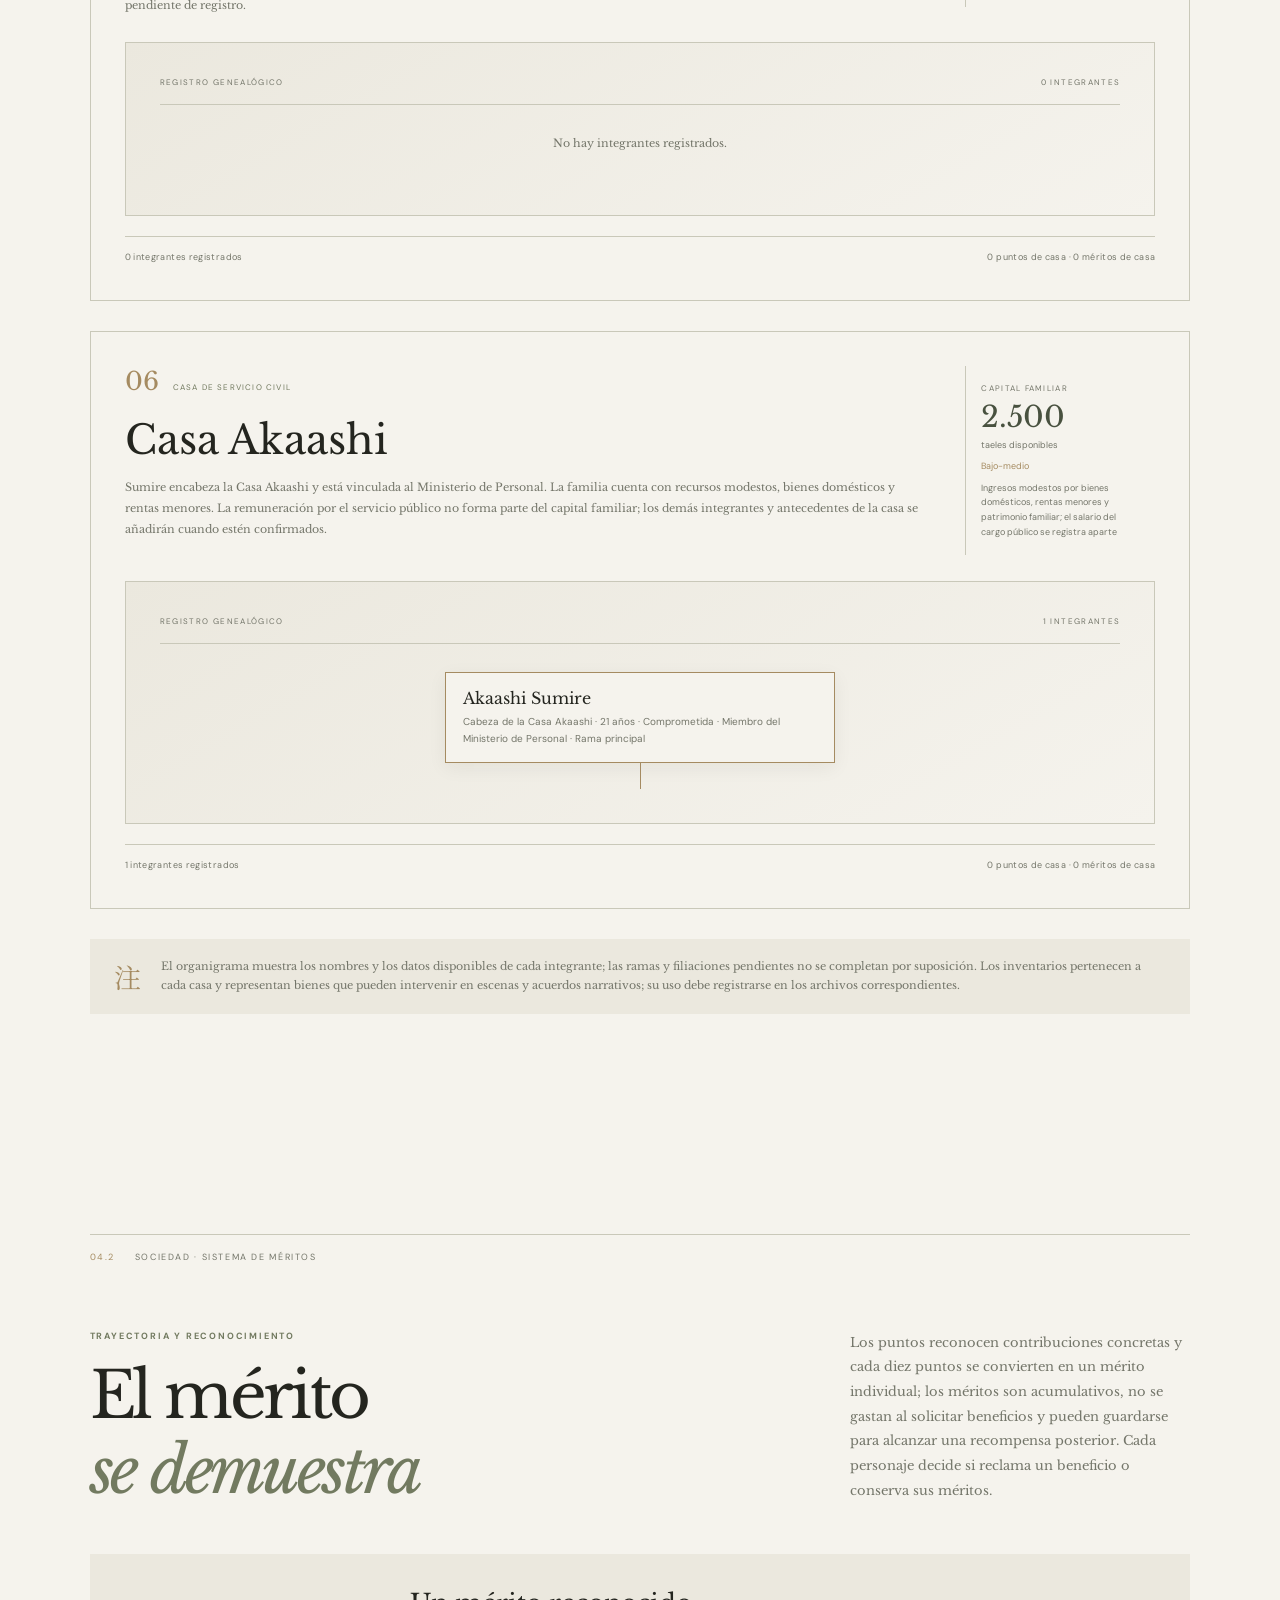
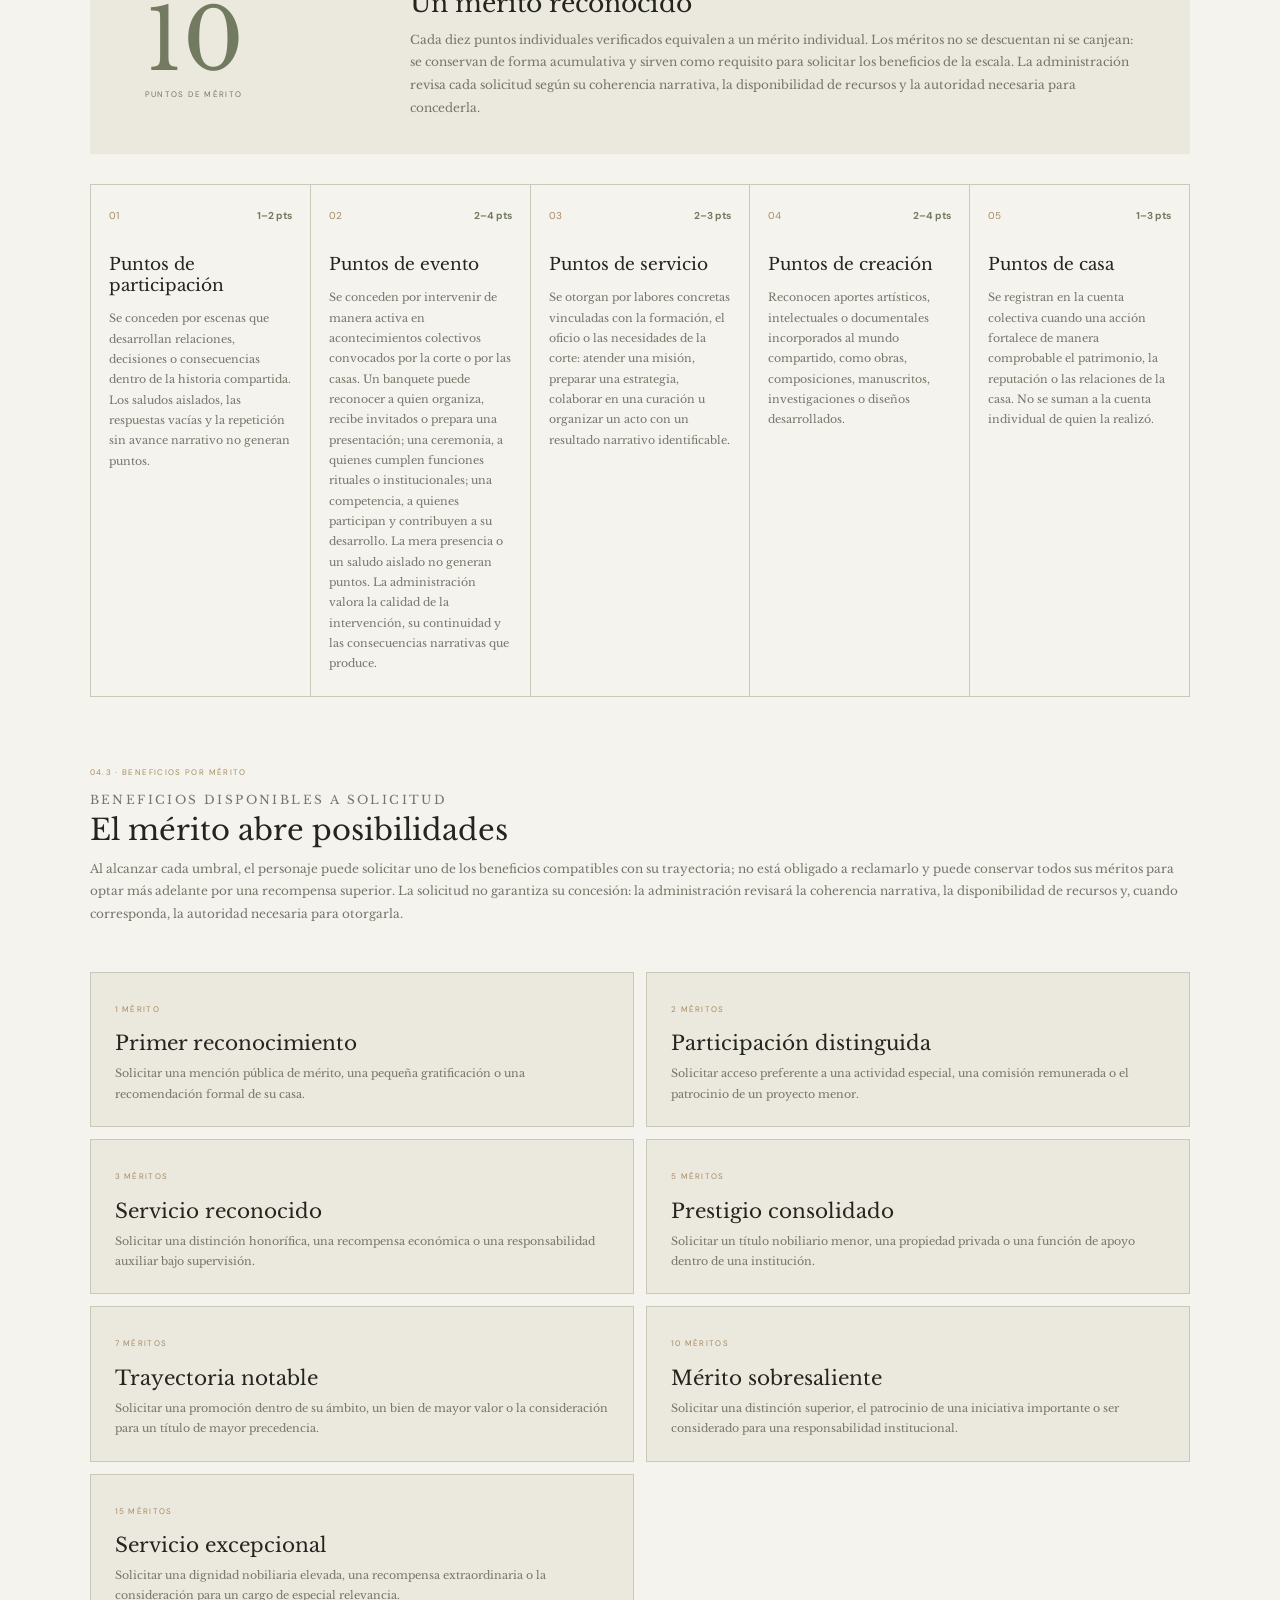
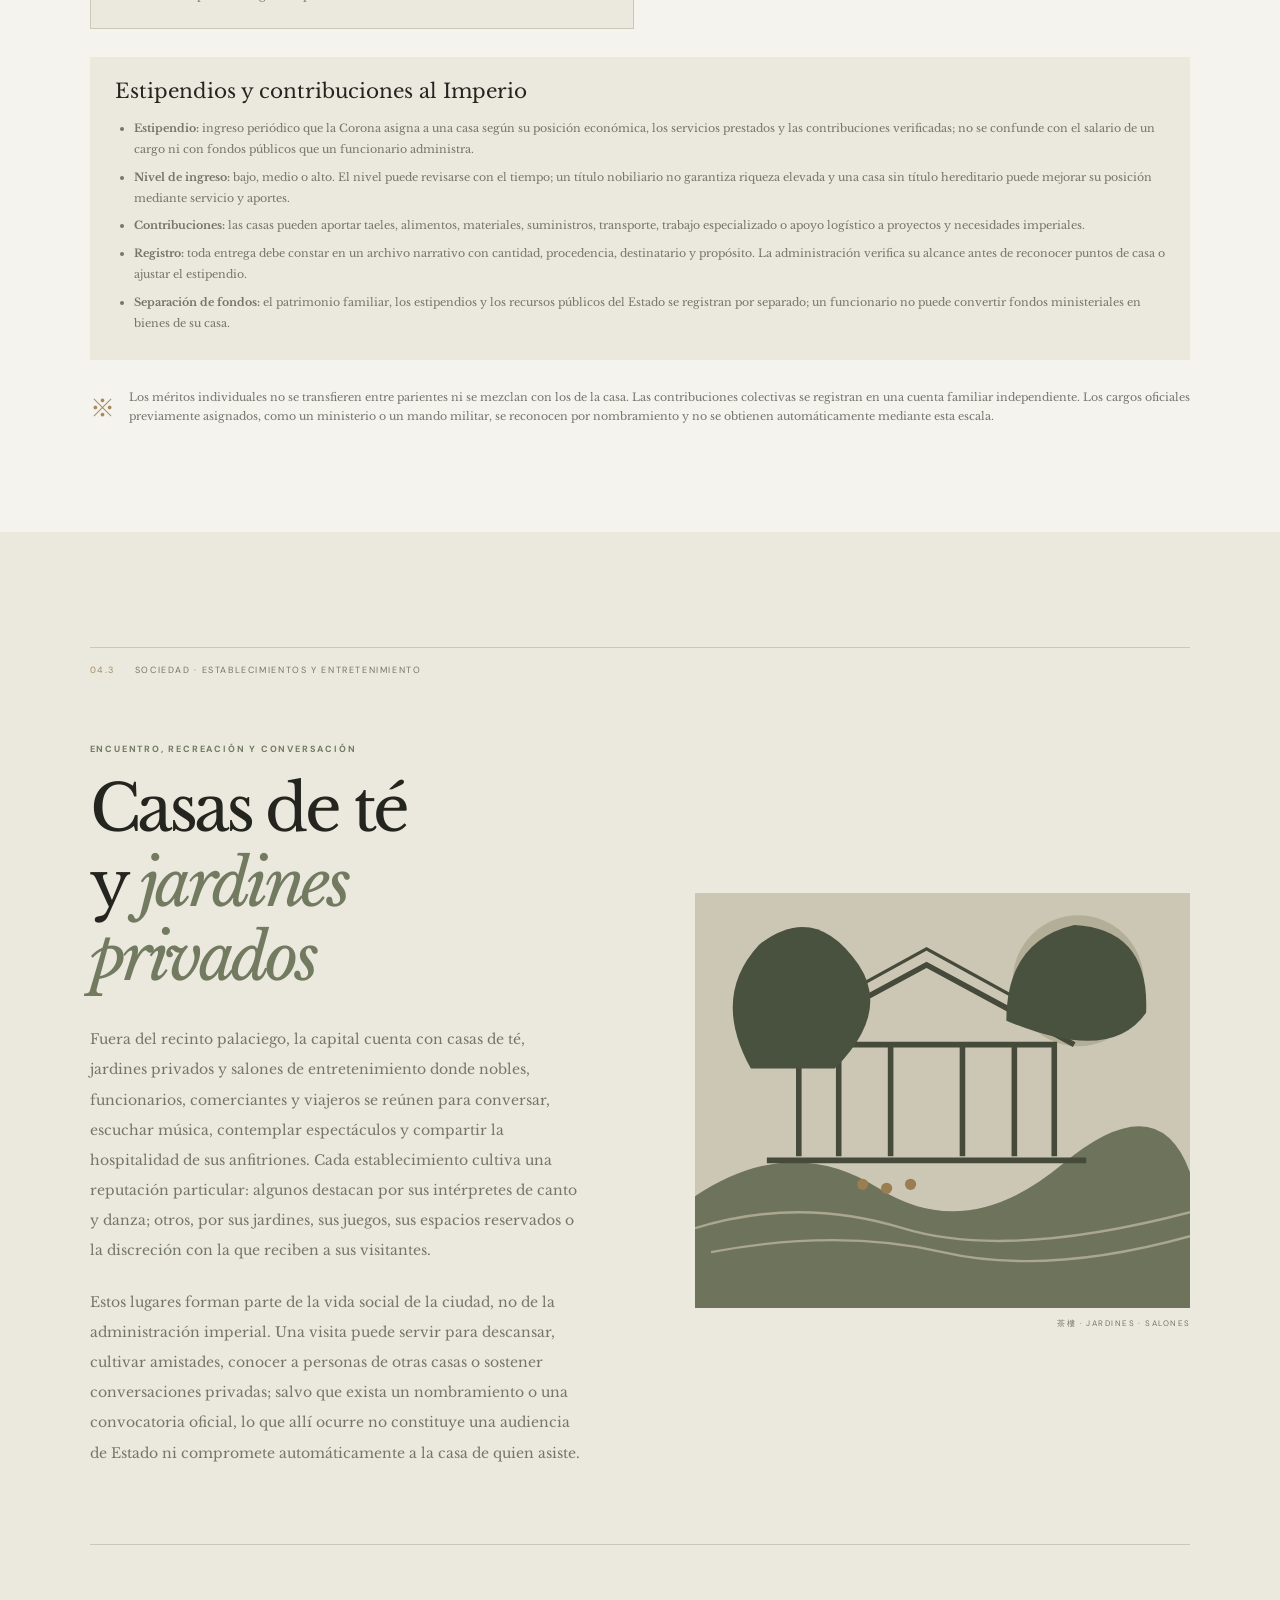
==== commit 3f3a3018: "Normalizar nombres de la familia imperial" ====
--- a/archivo.html
+++ b/archivo.html
@@ -61,8 +61,8 @@
       <div class="section-heading"><div><p class="eyebrow">Rango, privilegio y responsabilidad</p><h2>La sangre<br><em>de la corona</em></h2></div><p class="section-deck">La familia imperial reúne a la soberana, su consorte y los integrantes del linaje Miya. El parentesco determina el lugar que cada uno ocupa en la corte, pero no concede por sí solo autoridad para gobernar, dirigir tropas o administrar instituciones.</p></div>
       <div class="imperial-guide-grid">
         <article class="imperial-guide-card"><span>01 · SOBERANA</span><h3>La emperatriz</h3><p class="imperial-person">Otoha Miya <span>· Emperatriz reinante</span></p><p>Es la máxima autoridad del Imperio. Preside las audiencias, escucha a sus consejeros y representantes de las casas, aprueba nombramientos y promulga decretos. La soberanía le pertenece únicamente a ella; puede compartir tareas familiares y ceremoniales con su consorte, pero no el poder del trono.</p></article>
-        <article class="imperial-guide-card"><span>02 · CONSORTE IMPERIAL</span><h3>Emperador Consorte</h3><p class="imperial-person">Aran <span>· Emperador Consorte</span></p><p>Es el esposo de la emperatriz y forma parte de la casa reinante. Acompaña a la soberana en ceremonias y recepciones, atiende tareas domésticas o de representación que ella le confíe y puede participar en actividades de patronazgo. No comparte el trono ni dirige ministerios o tropas por su título; puede desplazarse por el palacio y la capital, respetando sus compromisos y las medidas de seguridad.</p></article>
-        <article class="imperial-guide-card"><span>03 · DESCENDENCIA IMPERIAL</span><h3>Príncipes y princesas</h3><p class="imperial-person">Príncipe Miya <span>· 22 años · nombre pendiente</span></p><p class="imperial-person">Muyao Miya <span>· 20 años · princesa imperial</span></p><p class="imperial-person">Princesa Miya <span>· 18 años · nombre pendiente</span></p><p class="imperial-person">MíngHào Miya <span>· 5 años · príncipe imperial</span></p><p>Son los cuatro hijos de Otoha Miya y Aran, y forman la descendencia directa de la casa reinante. Su condición de príncipes y princesas reconoce su lugar en la familia imperial; las funciones de gobierno o mando requieren un nombramiento propio.</p></article>
+        <article class="imperial-guide-card"><span>02 · CONSORTE IMPERIAL</span><h3>Emperador Consorte</h3><p class="imperial-person">Aran Ojiro <span>· Emperador Consorte</span></p><p>Es el esposo de la emperatriz y forma parte de la casa reinante. Acompaña a la soberana en ceremonias y recepciones, atiende tareas domésticas o de representación que ella le confíe y puede participar en actividades de patronazgo. No comparte el trono ni dirige ministerios o tropas por su título; puede desplazarse por el palacio y la capital, respetando sus compromisos y las medidas de seguridad.</p></article>
+        <article class="imperial-guide-card"><span>03 · DESCENDENCIA IMPERIAL</span><h3>Príncipes y princesas</h3><p class="imperial-person">Príncipe Miya <span>· 22 años · nombre pendiente</span></p><p class="imperial-person">Muyao Miya <span>· 20 años · princesa imperial</span></p><p class="imperial-person">Princesa Miya <span>· 18 años · nombre pendiente</span></p><p class="imperial-person">Minghào Miya <span>· 5 años · príncipe imperial</span></p><p>Son los cuatro hijos de Otoha Miya y Aran, y forman la descendencia directa de la casa reinante. Su condición de príncipes y princesas reconoce su lugar en la familia imperial; las funciones de gobierno o mando requieren un nombramiento propio.</p></article>
          
         
       </div>
